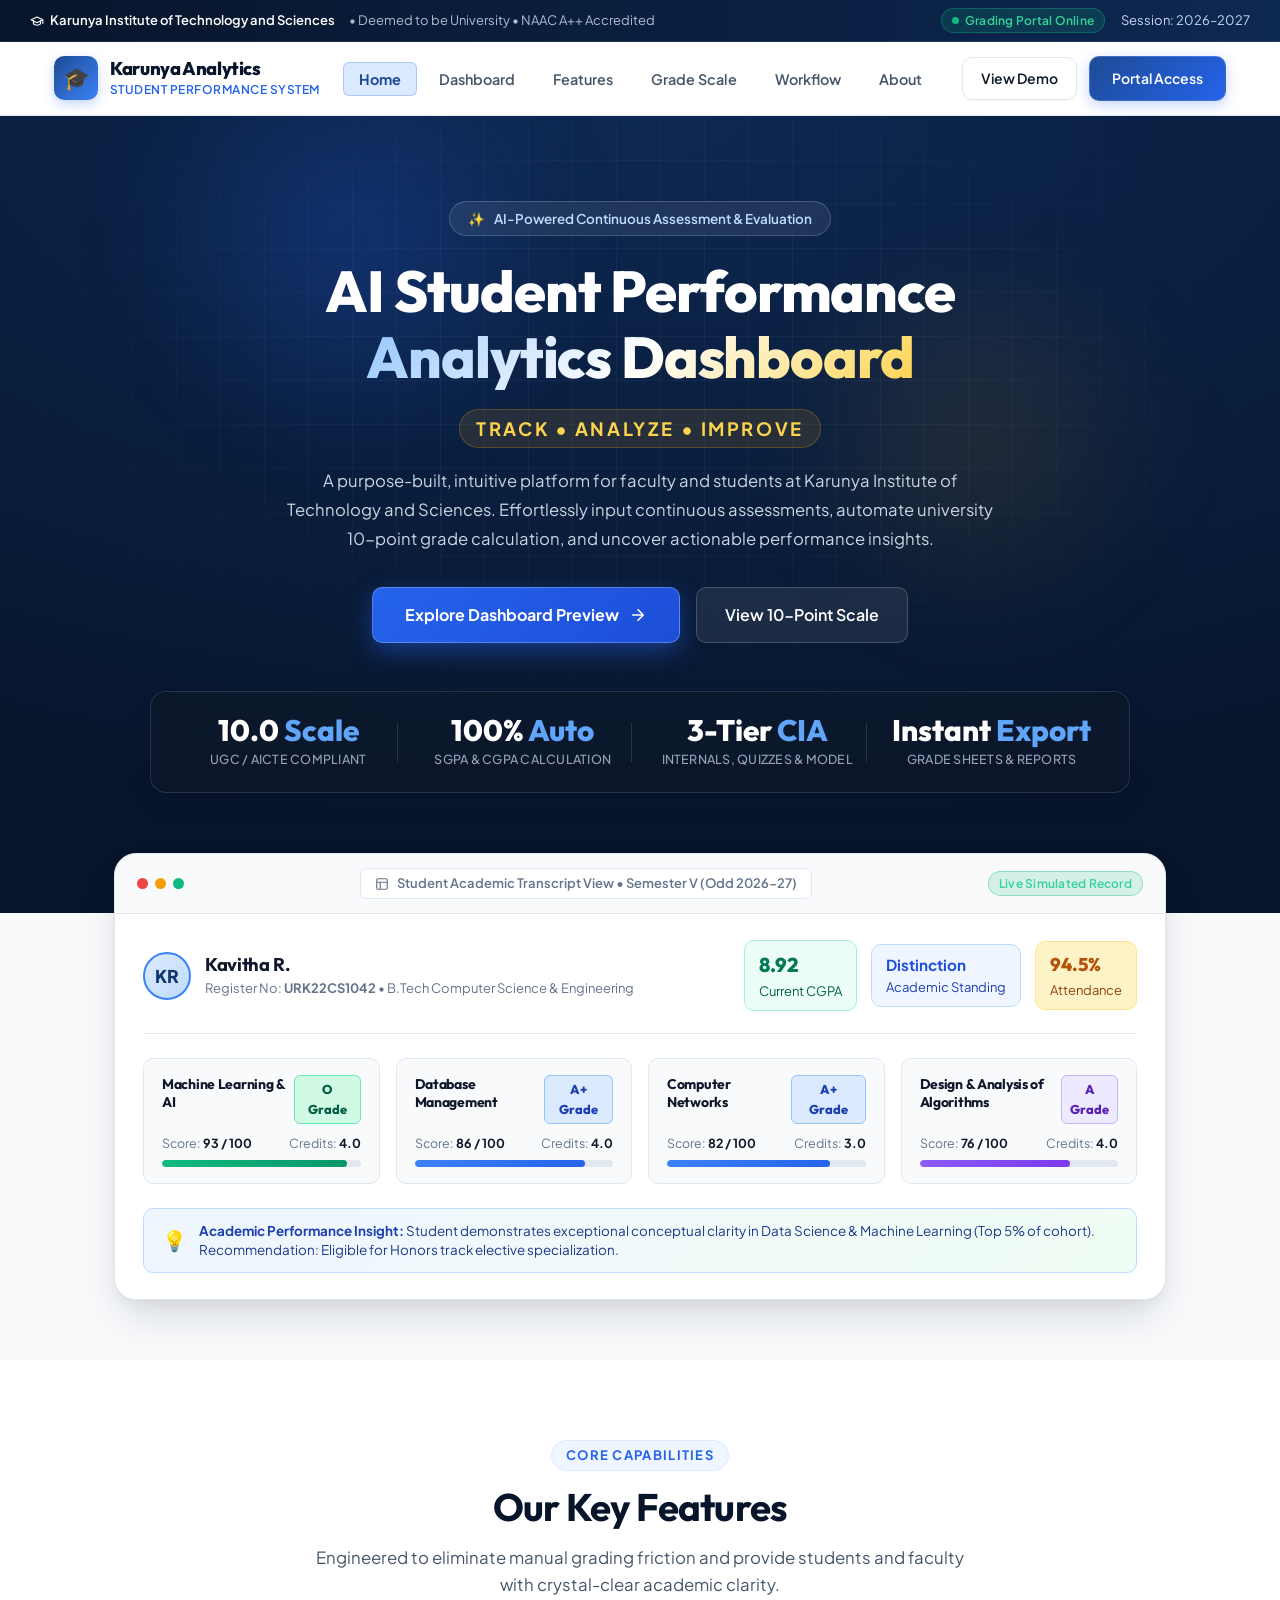
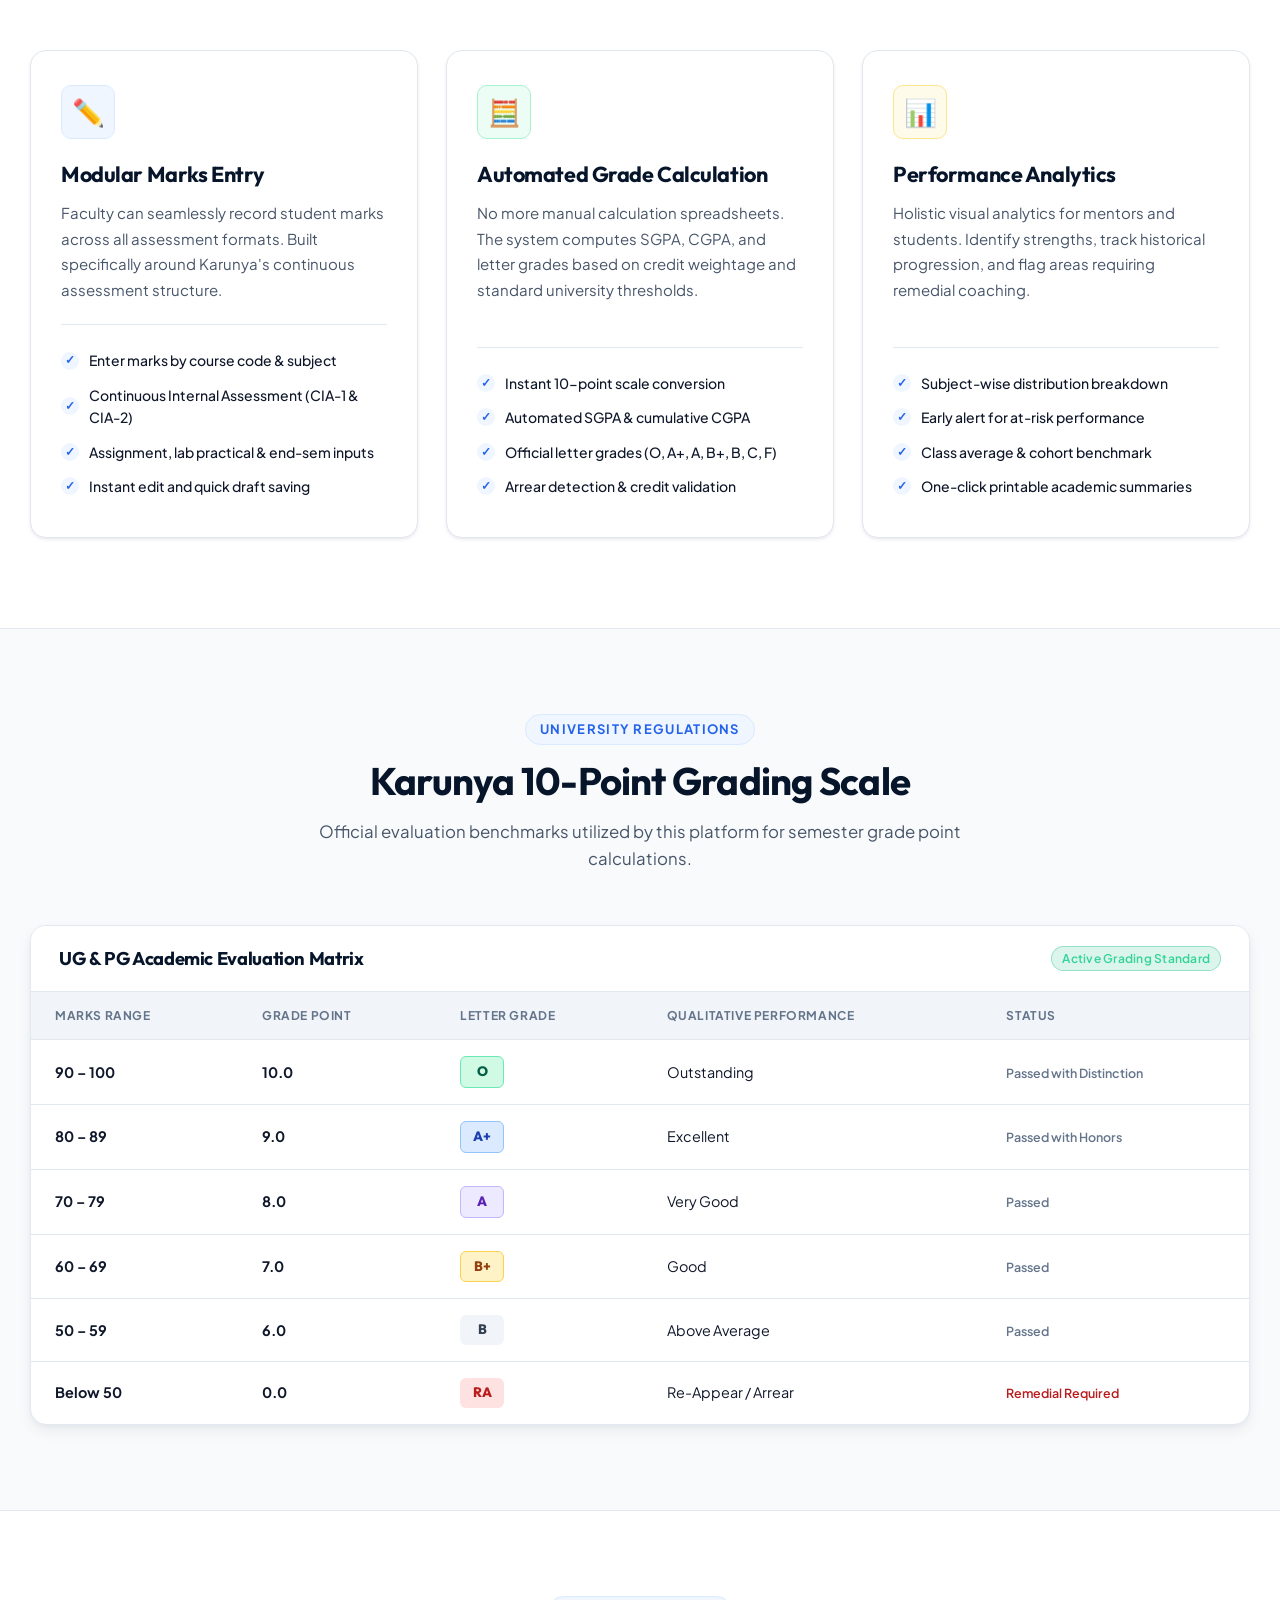
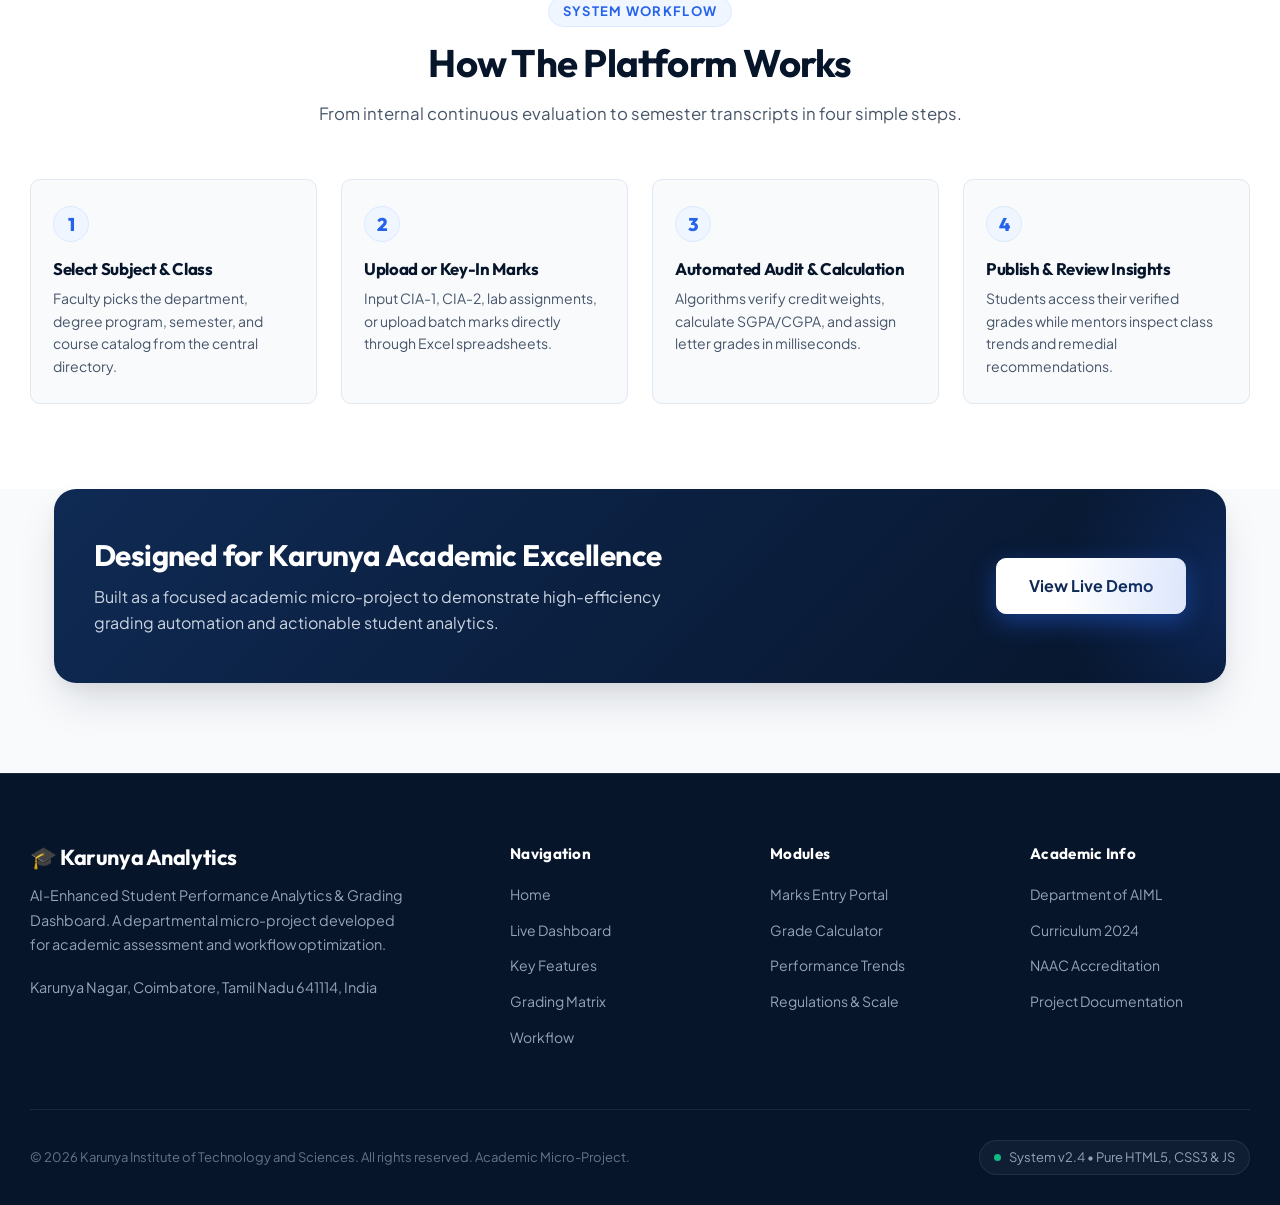
==== index.html @ 84dcd60e "feat: add interactive dashboard script and refactor inline styles to CSS classes in HTML" ====
<!DOCTYPE html>
<html lang="en">
<head>
    <meta charset="UTF-8">
    <meta name="viewport" content="width=device-width, initial-scale=1.0">
    <title>AI Student Performance Analytics | Karunya Institute of Technology and Sciences</title>
    <meta name="description" content="AI Student Performance Analytics Dashboard for Karunya Institute of Technology and Sciences. Track student marks, compute SGPA/CGPA, and gain actionable academic insights.">
    <!-- Google Fonts -->
    <link rel="preconnect" href="https://fonts.googleapis.com">
    <link rel="preconnect" href="https://fonts.gstatic.com" crossorigin>
    <link href="https://fonts.googleapis.com/css2?family=Outfit:wght@400;500;600;700;800&family=Plus+Jakarta+Sans:wght@300;400;500;600;700&display=swap" rel="stylesheet">
    <link rel="stylesheet" href="style.css">
</head>
<body>

    <!-- Institutional Top Utility Bar -->
    <div class="top-banner">
        <div class="top-banner-inner">
            <div class="top-banner-info">
                <span class="institute-tag">
                    <svg width="14" height="14" viewBox="0 0 24 24" fill="none" stroke="currentColor" stroke-width="2" stroke-linecap="round" stroke-linejoin="round"><path d="M22 10v6M2 10l10-5 10 5-10 5z"/><path d="M6 12v5c3 3 9 3 12 0v-5"/></svg>
                    Karunya Institute of Technology and Sciences
                </span>
                <span class="department-tag">• Deemed to be University • NAAC A++ Accredited</span>
            </div>
            <div class="top-banner-status">
                <span class="status-pill">
                    <span class="pulse-dot"></span>
                    Grading Portal Online
                </span>
                <span>Session: 2026–2027</span>
            </div>
        </div>
    </div>

    <!-- Sticky Main Navigation Header -->
    <header class="header-nav">
        <div class="nav-container">
            <a href="#" class="brand" aria-label="Home">
                <div class="brand-icon-wrapper">
                    🎓
                </div>
                <div class="brand-text">
                    <h1>Karunya Analytics</h1>
                    <span>Student Performance System</span>
                </div>
            </a>

            <nav class="navbar" aria-label="Main Navigation">
                <ul class="nav-links">
                    <li><a href="#home" class="active">Home</a></li>
                    <li><a href="#showcase">Dashboard</a></li>
                    <li><a href="#features">Features</a></li>
                    <li><a href="#grading">Grade Scale</a></li>
                    <li><a href="#workflow">Workflow</a></li>
                    <li><a href="#about">About</a></li>
                </ul>
            </nav>

            <div class="nav-actions">
                <a href="#showcase" class="btn-secondary">View Demo</a>
                <a href="#features" class="btn-primary">Portal Access</a>
            </div>
        </div>
    </header>

    <!-- Hero Section -->
    <section class="hero" id="home">
        <div class="hero-glow-1"></div>
        <div class="hero-glow-2"></div>
        
        <div class="hero-content">
            <div class="badge-wrapper">
                <span class="eyebrow-badge">
                    <span>✨</span>
                    <span>AI-Powered Continuous Assessment & Evaluation</span>
                </span>
            </div>

            <h2>
                AI Student Performance <br>
                <span class="highlight-gradient">Analytics Dashboard</span>
            </h2>

            <div class="tagline">Track • Analyze • Improve</div>

            <p class="lead-text">
                A purpose-built, intuitive platform for faculty and students at Karunya Institute of Technology and Sciences. 
                Effortlessly input continuous assessments, automate university 10-point grade calculation, 
                and uncover actionable performance insights.
            </p>

            <div class="hero-actions">
                <a href="#showcase" class="btn-hero-primary">
                    <span>Explore Dashboard Preview</span>
                    <svg width="18" height="18" viewBox="0 0 24 24" fill="none" stroke="currentColor" stroke-width="2.2" stroke-linecap="round" stroke-linejoin="round"><path d="M5 12h14M12 5l7 7-7 7"/></svg>
                </a>
                <a href="#grading" class="btn-hero-secondary">
                    <span>View 10-Point Scale</span>
                </a>
            </div>

            <!-- Key Metrics Strip -->
            <div class="stats-strip">
                <div class="stat-item">
                    <div class="stat-num">10.0 <span>Scale</span></div>
                    <div class="stat-label">UGC / AICTE Compliant</div>
                </div>
                <div class="stat-item">
                    <div class="stat-num">100% <span>Auto</span></div>
                    <div class="stat-label">SGPA & CGPA Calculation</div>
                </div>
                <div class="stat-item">
                    <div class="stat-num">3-Tier <span>CIA</span></div>
                    <div class="stat-label">Internals, Quizzes & Model</div>
                </div>
                <div class="stat-item">
                    <div class="stat-num">Instant <span>Export</span></div>
                    <div class="stat-label">Grade Sheets & Reports</div>
                </div>
            </div>
        </div>
    </section>

    <!-- Live Interactive Showcase Preview (Human-Crafted Realistic UI Mockup) -->
    <section class="showcase-wrapper" id="showcase">
        <div class="dashboard-mockup">
            <div class="mockup-header">
                <div class="window-controls">
                    <span class="window-dot dot-red"></span>
                    <span class="window-dot dot-amber"></span>
                    <span class="window-dot dot-green"></span>
                </div>
                <div class="mockup-title">
                    <svg width="14" height="14" viewBox="0 0 24 24" fill="none" stroke="currentColor" stroke-width="2"><rect x="3" y="3" width="18" height="18" rx="2"/><path d="M3 9h18M9 21V9"/></svg>
                    Student Academic Transcript View • Semester V (Odd 2026-27)
                </div>
                <span class="status-pill">Live Simulated Record</span>
            </div>

            <div class="mockup-body">
                <!-- Student Identity Strip -->
                <div class="student-bar">
                    <div class="student-identity">
                        <div class="student-avatar">KR</div>
                        <div class="student-details">
                            <h4>Kavitha R.</h4>
                            <p>Register No: <strong>URK22CS1042</strong> • B.Tech Computer Science & Engineering</p>
                        </div>
                    </div>
                    <div class="student-kpis">
                        <div class="kpi-badge cgpa">
                            <span class="kpi-val">8.92</span>
                            <span>Current CGPA</span>
                        </div>
                        <div class="kpi-badge standing">
                            <span class="kpi-val">Distinction</span>
                            <span>Academic Standing</span>
                        </div>
                        <div class="kpi-badge attendance">
                            <span class="kpi-val">94.5%</span>
                            <span>Attendance</span>
                        </div>
                    </div>
                </div>

                <!-- Subject Breakdown Mini Cards -->
                <div class="subject-grid">
                    <!-- Subject 1 -->
                    <div class="subject-mini-card">
                        <div class="subject-meta">
                            <h5>Machine Learning & AI</h5>
                            <span class="grade-pill grade-o">O Grade</span>
                        </div>
                        <div class="subject-scores">
                            <span>Score: <strong>93 / 100</strong></span>
                            <span>Credits: <strong>4.0</strong></span>
                        </div>
                        <div class="progress-track">
                            <div class="progress-fill fill-emerald w-93"></div>
                        </div>
                    </div>

                    <!-- Subject 2 -->
                    <div class="subject-mini-card">
                        <div class="subject-meta">
                            <h5>Database Management</h5>
                            <span class="grade-pill grade-aplus">A+ Grade</span>
                        </div>
                        <div class="subject-scores">
                            <span>Score: <strong>86 / 100</strong></span>
                            <span>Credits: <strong>4.0</strong></span>
                        </div>
                        <div class="progress-track">
                            <div class="progress-fill fill-blue w-86"></div>
                        </div>
                    </div>

                    <!-- Subject 3 -->
                    <div class="subject-mini-card">
                        <div class="subject-meta">
                            <h5>Computer Networks</h5>
                            <span class="grade-pill grade-aplus">A+ Grade</span>
                        </div>
                        <div class="subject-scores">
                            <span>Score: <strong>82 / 100</strong></span>
                            <span>Credits: <strong>3.0</strong></span>
                        </div>
                        <div class="progress-track">
                            <div class="progress-fill fill-blue w-82"></div>
                        </div>
                    </div>

                    <!-- Subject 4 -->
                    <div class="subject-mini-card">
                        <div class="subject-meta">
                            <h5>Design & Analysis of Algorithms</h5>
                            <span class="grade-pill grade-a">A Grade</span>
                        </div>
                        <div class="subject-scores">
                            <span>Score: <strong>76 / 100</strong></span>
                            <span>Credits: <strong>4.0</strong></span>
                        </div>
                        <div class="progress-track">
                            <div class="progress-fill fill-purple w-76"></div>
                        </div>
                    </div>
                </div>

                <!-- AI Academic Insight Callout -->
                <div class="mockup-insight-banner">
                    <span class="insight-icon">💡</span>
                    <div class="insight-text">
                        <strong>Academic Performance Insight:</strong> Student demonstrates exceptional conceptual clarity in Data Science & Machine Learning (Top 5% of cohort). Recommendation: Eligible for Honors track elective specialization.
                    </div>
                </div>
            </div>
        </div>
    </section>

    <!-- Key Features Section -->
    <section class="features" id="features">
        <div class="section-header">
            <span class="section-tag">Core Capabilities</span>
            <h2>Our Key Features</h2>
            <p class="subtitle">
                Engineered to eliminate manual grading friction and provide students and faculty with crystal-clear academic clarity.
            </p>
        </div>

        <div class="cards">
            <!-- Feature 1: Marks Entry -->
            <div class="card">
                <div class="card-icon-box icon-blue">
                    ✏️
                </div>
                <h3>Modular Marks Entry</h3>
                <p>
                    Faculty can seamlessly record student marks across all assessment formats. 
                    Built specifically around Karunya's continuous assessment structure.
                </p>
                <ul class="card-list">
                    <li>Enter marks by course code & subject</li>
                    <li>Continuous Internal Assessment (CIA-1 & CIA-2)</li>
                    <li>Assignment, lab practical & end-sem inputs</li>
                    <li>Instant edit and quick draft saving</li>
                </ul>
            </div>

            <!-- Feature 2: Grade Calculation -->
            <div class="card">
                <div class="card-icon-box icon-emerald">
                    🧮
                </div>
                <h3>Automated Grade Calculation</h3>
                <p>
                    No more manual calculation spreadsheets. The system computes SGPA, CGPA, 
                    and letter grades based on credit weightage and standard university thresholds.
                </p>
                <ul class="card-list">
                    <li>Instant 10-point scale conversion</li>
                    <li>Automated SGPA & cumulative CGPA</li>
                    <li>Official letter grades (O, A+, A, B+, B, C, F)</li>
                    <li>Arrear detection & credit validation</li>
                </ul>
            </div>

            <!-- Feature 3: Performance Overview -->
            <div class="card">
                <div class="card-icon-box icon-amber">
                    📊
                </div>
                <h3>Performance Analytics</h3>
                <p>
                    Holistic visual analytics for mentors and students. Identify strengths, 
                    track historical progression, and flag areas requiring remedial coaching.
                </p>
                <ul class="card-list">
                    <li>Subject-wise distribution breakdown</li>
                    <li>Early alert for at-risk performance</li>
                    <li>Class average & cohort benchmark</li>
                    <li>One-click printable academic summaries</li>
                </ul>
            </div>
        </div>
    </section>

    <!-- Karunya 10-Point Grade Reference Scale -->
    <section class="grading-section" id="grading">
        <div class="grading-container">
            <div class="section-header">
                <span class="section-tag">University Regulations</span>
                <h2>Karunya 10-Point Grading Scale</h2>
                <p class="subtitle">
                    Official evaluation benchmarks utilized by this platform for semester grade point calculations.
                </p>
            </div>

            <div class="grading-table-card">
                <div class="table-header-title">
                    <h4>UG & PG Academic Evaluation Matrix</h4>
                    <span class="status-pill">Active Grading Standard</span>
                </div>
                <div class="grading-table-responsive">
                    <table class="grading-table">
                        <thead>
                            <tr>
                                <th>Marks Range</th>
                                <th>Grade Point</th>
                                <th>Letter Grade</th>
                                <th>Qualitative Performance</th>
                                <th>Status</th>
                            </tr>
                        </thead>
                        <tbody>
                            <tr>
                                <td><strong>90 – 100</strong></td>
                                <td><strong>10.0</strong></td>
                                <td><span class="grade-badge-sm grade-o">O</span></td>
                                <td>Outstanding</td>
                                <td><span class="standing-pill">Passed with Distinction</span></td>
                            </tr>
                            <tr>
                                <td><strong>80 – 89</strong></td>
                                <td><strong>9.0</strong></td>
                                <td><span class="grade-badge-sm grade-aplus">A+</span></td>
                                <td>Excellent</td>
                                <td><span class="standing-pill">Passed with Honors</span></td>
                            </tr>
                            <tr>
                                <td><strong>70 – 79</strong></td>
                                <td><strong>8.0</strong></td>
                                <td><span class="grade-badge-sm grade-a">A</span></td>
                                <td>Very Good</td>
                                <td><span class="standing-pill">Passed</span></td>
                            </tr>
                            <tr>
                                <td><strong>60 – 69</strong></td>
                                <td><strong>7.0</strong></td>
                                <td><span class="grade-badge-sm grade-bplus">B+</span></td>
                                <td>Good</td>
                                <td><span class="standing-pill">Passed</span></td>
                            </tr>
                            <tr>
                                <td><strong>50 – 59</strong></td>
                                <td><strong>6.0</strong></td>
                                <td><span class="grade-badge-sm grade-b">B</span></td>
                                <td>Above Average</td>
                                <td><span class="standing-pill">Passed</span></td>
                            </tr>
                            <tr>
                                <td><strong>Below 50</strong></td>
                                <td><strong>0.0</strong></td>
                                <td><span class="grade-badge-sm grade-ra">RA</span></td>
                                <td>Re-Appear / Arrear</td>
                                <td><span class="standing-pill standing-remedial">Remedial Required</span></td>
                            </tr>
                        </tbody>
                    </table>
                </div>
            </div>
        </div>
    </section>

    <!-- 4-Step Academic Workflow -->
    <section class="workflow-section" id="workflow">
        <div class="section-header">
            <span class="section-tag">System Workflow</span>
            <h2>How The Platform Works</h2>
            <p class="subtitle">
                From internal continuous evaluation to semester transcripts in four simple steps.
            </p>
        </div>

        <div class="workflow-grid">
            <div class="step-card">
                <div class="step-number">1</div>
                <h4>Select Subject & Class</h4>
                <p>Faculty picks the department, degree program, semester, and course catalog from the central directory.</p>
            </div>

            <div class="step-card">
                <div class="step-number">2</div>
                <h4>Upload or Key-In Marks</h4>
                <p>Input CIA-1, CIA-2, lab assignments, or upload batch marks directly through Excel spreadsheets.</p>
            </div>

            <div class="step-card">
                <div class="step-number">3</div>
                <h4>Automated Audit & Calculation</h4>
                <p>Algorithms verify credit weights, calculate SGPA/CGPA, and assign letter grades in milliseconds.</p>
            </div>

            <div class="step-card">
                <div class="step-number">4</div>
                <h4>Publish & Review Insights</h4>
                <p>Students access their verified grades while mentors inspect class trends and remedial recommendations.</p>
            </div>
        </div>
    </section>

    <!-- Institutional Callout Strip -->
    <div class="callout-banner">
        <div class="callout-box">
            <div class="callout-content">
                <h3>Designed for Karunya Academic Excellence</h3>
                <p>Built as a focused academic micro-project to demonstrate high-efficiency grading automation and actionable student analytics.</p>
            </div>
            <a href="#showcase" class="btn-hero-primary btn-callout">
                <span>View Live Demo</span>
            </a>
        </div>
    </div>

    <!-- Polished Academic Footer -->
    <footer id="about">
        <div class="footer-inner">
            <div class="footer-top">
                <div class="footer-brand">
                    <h3>🎓 Karunya Analytics</h3>
                    <p>
                        AI-Enhanced Student Performance Analytics & Grading Dashboard. 
                        A departmental micro-project developed for academic assessment and workflow optimization.
                    </p>
                    <p class="footer-address">
                        Karunya Nagar, Coimbatore, Tamil Nadu 641114, India
                    </p>
                </div>

                <div class="footer-col">
                    <h4>Navigation</h4>
                    <ul>
                        <li><a href="#">Home</a></li>
                        <li><a href="#showcase">Live Dashboard</a></li>
                        <li><a href="#features">Key Features</a></li>
                        <li><a href="#grading">Grading Matrix</a></li>
                        <li><a href="#workflow">Workflow</a></li>
                    </ul>
                </div>

                <div class="footer-col">
                    <h4>Modules</h4>
                    <ul>
                        <li><a href="#features">Marks Entry Portal</a></li>
                        <li><a href="#features">Grade Calculator</a></li>
                        <li><a href="#features">Performance Trends</a></li>
                        <li><a href="#grading">Regulations & Scale</a></li>
                    </ul>
                </div>

                <div class="footer-col">
                    <h4>Academic Info</h4>
                    <ul>
                        <li><a href="#">Department of AIML</a></li>
                        <li><a href="#">Curriculum 2024</a></li>
                        <li><a href="#">NAAC Accreditation</a></li>
                        <li><a href="#about">Project Documentation</a></li>
                    </ul>
                </div>
            </div>

            <div class="footer-bottom">
                <p>&copy; 2026 Karunya Institute of Technology and Sciences. All rights reserved. Academic Micro-Project.</p>
                <div class="footer-bottom-badge">
                    <span class="pulse-dot"></span>
                    <span>System v2.4 • Pure HTML5, CSS3 &amp; JS</span>
                </div>
            </div>
        </div>
    </footer>

    <!-- External JavaScript File (Separate JS Architecture) -->
    <script src="script.js" defer></script>
</body>
</html>
---- style.css ----
/* ==========================================================================
   AI Student Performance Analytics Dashboard
   Karunya Institute of Technology and Sciences
   Handcrafted, Modern Academic Interface Design
   ========================================================================== */

@import url('https://fonts.googleapis.com/css2?family=Outfit:wght@400;500;600;700;800&family=Plus+Jakarta+Sans:wght@300;400;500;600;700&display=swap');

/* --- Root Design Tokens --- */
:root {
  /* Brand Palettes - Karunya Inspired Deep Royal & Slate */
  --primary-950: #07152b;
  --primary-900: #0b1f3f;
  --primary-850: #0f2a54;
  --primary-800: #14366b;
  --primary-700: #1d4b94;
  --primary-600: #2563eb;
  --primary-500: #3b82f6;
  --primary-400: #60a5fa;
  --primary-100: #dbeafe;
  --primary-50: #eff6ff;

  /* Accent Colors */
  --amber-500: #f59e0b;
  --amber-400: #fbbf24;
  --amber-100: #fef3c7;
  --amber-50: #fffbeb;

  --emerald-600: #059669;
  --emerald-500: #10b981;
  --emerald-100: #d1fae5;
  --emerald-50: #ecfdf5;

  --violet-600: #7c3aed;
  --violet-100: #ede9fe;

  /* Neutral Surface Colors */
  --bg-page: #f8fafc;
  --bg-surface: #ffffff;
  --bg-subtle: #f1f5f9;
  --bg-card: #ffffff;
  
  --border-light: #e2e8f0;
  --border-subtle: #cbd5e1;
  --border-focus: #3b82f6;

  /* Text Colors */
  --text-main: #0f172a;
  --text-muted: #475569;
  --text-subtle: #64748b;
  --text-light: #94a3b8;
  --text-inverse: #ffffff;

  /* Shadows - Organic dual-layer elevation */
  --shadow-xs: 0 1px 2px rgba(15, 23, 42, 0.05);
  --shadow-sm: 0 2px 4px rgba(15, 23, 42, 0.06), 0 1px 2px rgba(15, 23, 42, 0.04);
  --shadow-md: 0 6px 16px -2px rgba(15, 23, 42, 0.08), 0 2px 6px -1px rgba(15, 23, 42, 0.04);
  --shadow-lg: 0 14px 28px -4px rgba(15, 23, 42, 0.1), 0 6px 12px -2px rgba(15, 23, 42, 0.05);
  --shadow-xl: 0 22px 45px -8px rgba(15, 23, 42, 0.14), 0 8px 18px -4px rgba(15, 23, 42, 0.06);
  --shadow-glow: 0 0 25px rgba(59, 130, 246, 0.25);

  /* Border Radii */
  --radius-sm: 6px;
  --radius-md: 10px;
  --radius-lg: 16px;
  --radius-xl: 22px;
  --radius-full: 9999px;

  /* Layout */
  --max-width: 1220px;
  --transition-fast: 0.18s ease;
  --transition-smooth: 0.28s cubic-bezier(0.16, 1, 0.3, 1);
}

/* --- Base & Reset --- */
*, *::before, *::after {
  margin: 0;
  padding: 0;
  box-sizing: border-box;
}

html {
  scroll-behavior: smooth;
  font-size: 16px;
}

body {
  font-family: 'Plus Jakarta Sans', -apple-system, BlinkMacSystemFont, 'Segoe UI', Roboto, sans-serif;
  background-color: var(--bg-page);
  color: var(--text-main);
  line-height: 1.6;
  -webkit-font-smoothing: antialiased;
  -moz-osx-font-smoothing: grayscale;
  overflow-x: hidden;
}

h1, h2, h3, h4, h5, h6 {
  font-family: 'Outfit', sans-serif;
  color: var(--text-main);
  letter-spacing: -0.02em;
  font-weight: 700;
  line-height: 1.25;
}

p {
  color: var(--text-muted);
}

a {
  text-decoration: none;
  color: inherit;
  transition: all var(--transition-fast);
}

/* --- Top Institutional Banner --- */
.top-banner {
  background: linear-gradient(90deg, #07152b 0%, #0d2852 100%);
  color: #c9d8ee;
  font-size: 0.8125rem;
  padding: 8px 24px;
  border-bottom: 1px solid rgba(255, 255, 255, 0.08);
}

.top-banner-inner {
  max-width: var(--max-width);
  margin: 0 auto;
  display: flex;
  justify-content: space-between;
  align-items: center;
  flex-wrap: wrap;
  gap: 8px;
}

.top-banner-info {
  display: flex;
  align-items: center;
  gap: 14px;
}

.institute-tag {
  font-weight: 600;
  color: #ffffff;
  display: flex;
  align-items: center;
  gap: 6px;
}

.department-tag {
  opacity: 0.85;
}

.top-banner-status {
  display: flex;
  align-items: center;
  gap: 16px;
}

.status-pill {
  display: inline-flex;
  align-items: center;
  gap: 6px;
  background: rgba(16, 185, 129, 0.15);
  border: 1px solid rgba(16, 185, 129, 0.35);
  color: #34d399;
  padding: 2px 10px;
  border-radius: var(--radius-full);
  font-size: 0.75rem;
  font-weight: 600;
  letter-spacing: 0.02em;
}

.pulse-dot {
  width: 7px;
  height: 7px;
  background-color: #10b981;
  border-radius: 50%;
  box-shadow: 0 0 0 0 rgba(16, 185, 129, 0.7);
  animation: pulseDot 2s infinite cubic-bezier(0.4, 0, 0.6, 1);
}

@keyframes pulseDot {
  0% {
    box-shadow: 0 0 0 0 rgba(16, 185, 129, 0.7);
  }
  70% {
    box-shadow: 0 0 0 8px rgba(16, 185, 129, 0);
  }
  100% {
    box-shadow: 0 0 0 0 rgba(16, 185, 129, 0);
  }
}

/* --- Main Navigation Header --- */
.header-nav {
  position: sticky;
  top: 0;
  z-index: 100;
  background: rgba(255, 255, 255, 0.92);
  backdrop-filter: blur(14px);
  -webkit-backdrop-filter: blur(14px);
  border-bottom: 1px solid var(--border-light);
  box-shadow: var(--shadow-xs);
  transition: all var(--transition-fast);
}

.nav-container {
  max-width: var(--max-width);
  margin: 0 auto;
  padding: 14px 24px;
  display: flex;
  justify-content: space-between;
  align-items: center;
  gap: 20px;
}

.brand {
  display: flex;
  align-items: center;
  gap: 12px;
}

.brand-icon-wrapper {
  width: 44px;
  height: 44px;
  border-radius: var(--radius-md);
  background: linear-gradient(135deg, var(--primary-700) 0%, var(--primary-500) 100%);
  display: flex;
  align-items: center;
  justify-content: center;
  color: white;
  box-shadow: 0 4px 12px rgba(37, 99, 235, 0.28);
  font-size: 1.35rem;
  transition: transform var(--transition-smooth);
}

.brand:hover .brand-icon-wrapper {
  transform: rotate(-6deg) scale(1.05);
}

.brand-text h1 {
  font-size: 1.15rem;
  font-weight: 800;
  color: var(--primary-950);
  line-height: 1.2;
}

.brand-text span {
  font-size: 0.75rem;
  font-weight: 600;
  color: var(--primary-600);
  letter-spacing: 0.04em;
  text-transform: uppercase;
  display: block;
}

.nav-links {
  display: flex;
  align-items: center;
  list-style: none;
  gap: 6px;
}

.nav-links li a {
  padding: 8px 16px;
  font-size: 0.9rem;
  font-weight: 600;
  color: var(--text-muted);
  border-radius: var(--radius-sm);
  position: relative;
  transition: color var(--transition-fast), background-color var(--transition-fast);
}

.nav-links li a:hover {
  color: var(--primary-600);
  background-color: var(--primary-50);
}

.nav-links li a.active {
  color: var(--primary-700);
  background-color: var(--primary-100);
  font-weight: 700;
  box-shadow: inset 0 0 0 1px rgba(37, 99, 235, 0.25);
}

.nav-actions {
  display: flex;
  align-items: center;
  gap: 12px;
}

.btn-secondary {
  display: inline-flex;
  align-items: center;
  gap: 8px;
  padding: 9px 18px;
  background-color: white;
  color: var(--text-main);
  border: 1px solid var(--border-light);
  border-radius: var(--radius-md);
  font-size: 0.875rem;
  font-weight: 600;
  box-shadow: var(--shadow-xs);
  cursor: pointer;
  transition: all var(--transition-fast);
}

.btn-secondary:hover {
  border-color: var(--border-subtle);
  background-color: var(--bg-subtle);
  transform: translateY(-1px);
}

.btn-primary {
  display: inline-flex;
  align-items: center;
  justify-content: center;
  gap: 8px;
  padding: 10px 22px;
  background: linear-gradient(135deg, var(--primary-700) 0%, var(--primary-600) 100%);
  color: white;
  border: 1px solid rgba(255, 255, 255, 0.15);
  border-radius: var(--radius-md);
  font-size: 0.875rem;
  font-weight: 600;
  box-shadow: 0 4px 14px rgba(37, 99, 235, 0.28);
  cursor: pointer;
  transition: all var(--transition-smooth);
}

.btn-primary:hover {
  background: linear-gradient(135deg, var(--primary-800) 0%, var(--primary-700) 100%);
  transform: translateY(-2px);
  box-shadow: 0 6px 20px rgba(37, 99, 235, 0.38);
  color: white;
}

/* --- Hero Section with Rich Academic Ambiance --- */
.hero {
  position: relative;
  background: radial-gradient(120% 90% at 50% 0%, #0d2852 0%, #07152b 100%);
  color: white;
  padding: 85px 24px 120px;
  overflow: hidden;
}

/* Subtle architectural grid pattern in hero background */
.hero::before {
  content: '';
  position: absolute;
  top: 0;
  left: 0;
  right: 0;
  bottom: 0;
  background-image: 
    linear-gradient(rgba(255, 255, 255, 0.04) 1px, transparent 1px),
    linear-gradient(90deg, rgba(255, 255, 255, 0.04) 1px, transparent 1px);
  background-size: 44px 44px;
  mask-image: radial-gradient(ellipse 70% 60% at 50% 30%, #000 30%, transparent 80%);
  -webkit-mask-image: radial-gradient(ellipse 70% 60% at 50% 30%, #000 30%, transparent 80%);
  pointer-events: none;
}

/* Subtle glowing accent orbs behind hero */
.hero-glow-1 {
  position: absolute;
  top: -100px;
  left: 10%;
  width: 450px;
  height: 450px;
  background: radial-gradient(circle, rgba(37, 99, 235, 0.25) 0%, rgba(37, 99, 235, 0) 70%);
  border-radius: 50%;
  pointer-events: none;
  filter: blur(40px);
}

.hero-glow-2 {
  position: absolute;
  top: 15%;
  right: 8%;
  width: 400px;
  height: 400px;
  background: radial-gradient(circle, rgba(245, 158, 11, 0.12) 0%, rgba(245, 158, 11, 0) 70%);
  border-radius: 50%;
  pointer-events: none;
  filter: blur(50px);
}

.hero-content {
  position: relative;
  z-index: 2;
  max-width: var(--max-width);
  margin: 0 auto;
  text-align: center;
}

.badge-wrapper {
  margin-bottom: 22px;
  display: inline-block;
  animation: fadeInDown 0.8s ease-out;
}

.eyebrow-badge {
  display: inline-flex;
  align-items: center;
  gap: 9px;
  background: rgba(255, 255, 255, 0.08);
  border: 1px solid rgba(255, 255, 255, 0.18);
  padding: 6px 18px;
  border-radius: var(--radius-full);
  font-size: 0.84rem;
  font-weight: 600;
  color: #bfdbfe;
  backdrop-filter: blur(10px);
  -webkit-backdrop-filter: blur(10px);
  transition: all var(--transition-fast);
}

.eyebrow-badge:hover {
  background: rgba(255, 255, 255, 0.12);
  border-color: rgba(255, 255, 255, 0.28);
}

.hero h2 {
  font-size: clamp(2.4rem, 4.5vw, 3.8rem);
  font-weight: 800;
  color: #ffffff;
  line-height: 1.15;
  margin-bottom: 18px;
  max-width: 900px;
  margin-left: auto;
  margin-right: auto;
  animation: fadeInUp 0.9s ease-out;
}

.hero h2 .highlight-gradient {
  background: linear-gradient(135deg, #93c5fd 0%, #ffffff 50%, #fcd34d 100%);
  -webkit-background-clip: text;
  -webkit-text-fill-color: transparent;
}

.hero .tagline {
  display: inline-block;
  font-size: 1.15rem;
  font-weight: 700;
  letter-spacing: 0.14em;
  text-transform: uppercase;
  color: #fcd34d;
  margin-bottom: 18px;
  background: rgba(245, 158, 11, 0.12);
  border: 1px solid rgba(245, 158, 11, 0.25);
  padding: 4px 16px;
  border-radius: var(--radius-full);
  animation: fadeInUp 1s ease-out;
}

.hero p.lead-text {
  font-size: clamp(1rem, 1.3vw, 1.18rem);
  color: #cbd5e1;
  max-width: 720px;
  margin: 0 auto 34px;
  line-height: 1.75;
  font-weight: 400;
  animation: fadeInUp 1.1s ease-out;
}

.hero-actions {
  display: flex;
  justify-content: center;
  align-items: center;
  gap: 16px;
  flex-wrap: wrap;
  margin-bottom: 48px;
  animation: fadeInUp 1.2s ease-out;
}

.btn-hero-primary {
  display: inline-flex;
  align-items: center;
  gap: 10px;
  background: linear-gradient(135deg, #2563eb 0%, #1d4ed8 100%);
  color: #ffffff;
  padding: 14px 32px;
  border-radius: var(--radius-md);
  font-weight: 700;
  font-size: 1rem;
  border: 1px solid rgba(255, 255, 255, 0.25);
  box-shadow: 0 8px 24px rgba(37, 99, 235, 0.45);
  transition: all var(--transition-smooth);
}

.btn-hero-primary:hover {
  transform: translateY(-3px);
  box-shadow: 0 12px 30px rgba(37, 99, 235, 0.6);
  background: linear-gradient(135deg, #3b82f6 0%, #2563eb 100%);
}

.btn-hero-secondary {
  display: inline-flex;
  align-items: center;
  gap: 10px;
  background: rgba(255, 255, 255, 0.08);
  color: #ffffff;
  padding: 14px 28px;
  border-radius: var(--radius-md);
  font-weight: 600;
  font-size: 1rem;
  border: 1px solid rgba(255, 255, 255, 0.18);
  backdrop-filter: blur(8px);
  -webkit-backdrop-filter: blur(8px);
  transition: all var(--transition-fast);
}

.btn-hero-secondary:hover {
  background: rgba(255, 255, 255, 0.15);
  border-color: rgba(255, 255, 255, 0.35);
  transform: translateY(-2px);
}

/* Key Metrics Strip */
.stats-strip {
  display: grid;
  grid-template-columns: repeat(4, 1fr);
  gap: 16px;
  max-width: 980px;
  margin: 0 auto;
  padding: 22px 28px;
  background: rgba(15, 23, 42, 0.65);
  border: 1px solid rgba(255, 255, 255, 0.12);
  border-radius: var(--radius-lg);
  backdrop-filter: blur(16px);
  -webkit-backdrop-filter: blur(16px);
  box-shadow: var(--shadow-lg);
}

.stat-item {
  text-align: center;
  position: relative;
}

.stat-item:not(:last-child)::after {
  content: '';
  position: absolute;
  right: 0;
  top: 15%;
  height: 70%;
  width: 1px;
  background: rgba(255, 255, 255, 0.12);
}

.stat-num {
  font-family: 'Outfit', sans-serif;
  font-size: 1.85rem;
  font-weight: 800;
  color: #ffffff;
  line-height: 1.1;
  margin-bottom: 4px;
}

.stat-num span {
  color: #60a5fa;
}

.stat-label {
  font-size: 0.78rem;
  color: #94a3b8;
  font-weight: 500;
  letter-spacing: 0.02em;
  text-transform: uppercase;
}

/* --- Interactive Showcase Dashboard Container (Negative Margin Lift) --- */
.showcase-wrapper {
  max-width: 1100px;
  margin: -60px auto 60px;
  padding: 0 24px;
  position: relative;
  z-index: 10;
}

.dashboard-mockup {
  background: var(--bg-surface);
  border-radius: var(--radius-xl);
  border: 1px solid var(--border-light);
  box-shadow: var(--shadow-xl), 0 0 0 1px rgba(15, 23, 42, 0.03);
  overflow: hidden;
  transition: transform var(--transition-smooth), box-shadow var(--transition-smooth);
}

.dashboard-mockup:hover {
  box-shadow: 0 28px 55px -10px rgba(15, 23, 42, 0.18), 0 10px 24px -5px rgba(15, 23, 42, 0.08);
}

/* Mockup Window Header */
.mockup-header {
  background: #f8fafc;
  padding: 14px 22px;
  border-bottom: 1px solid var(--border-light);
  display: flex;
  justify-content: space-between;
  align-items: center;
}

.window-controls {
  display: flex;
  gap: 7px;
}

.window-dot {
  width: 11px;
  height: 11px;
  border-radius: 50%;
}

.dot-red { background: #ef4444; }
.dot-amber { background: #f59e0b; }
.dot-green { background: #10b981; }

.mockup-title {
  display: flex;
  align-items: center;
  gap: 8px;
  font-size: 0.8125rem;
  font-weight: 600;
  color: var(--text-subtle);
  background: #ffffff;
  padding: 4px 14px;
  border-radius: var(--radius-sm);
  border: 1px solid var(--border-light);
}

.mockup-body {
  padding: 26px 28px;
  background: #ffffff;
}

/* Student Record Card Inside Showcase */
.student-bar {
  display: flex;
  justify-content: space-between;
  align-items: center;
  padding-bottom: 22px;
  margin-bottom: 24px;
  border-bottom: 1px solid var(--border-light);
  flex-wrap: wrap;
  gap: 16px;
}

.student-identity {
  display: flex;
  align-items: center;
  gap: 14px;
}

.student-avatar {
  width: 48px;
  height: 48px;
  background: linear-gradient(135deg, #dbeafe 0%, #bfdbfe 100%);
  border: 2px solid #3b82f6;
  border-radius: 50%;
  display: flex;
  align-items: center;
  justify-content: center;
  font-weight: 800;
  font-size: 1.1rem;
  color: var(--primary-800);
}

.student-details h4 {
  font-size: 1.15rem;
  color: var(--text-main);
  margin-bottom: 2px;
}

.student-details p {
  font-size: 0.8125rem;
  color: var(--text-subtle);
}

.student-kpis {
  display: flex;
  gap: 14px;
  align-items: center;
  flex-wrap: wrap;
}

.kpi-badge {
  padding: 8px 14px;
  border-radius: var(--radius-md);
  font-size: 0.8125rem;
  display: flex;
  flex-direction: column;
  min-width: 90px;
}

.kpi-badge.cgpa {
  background: #ecfdf5;
  border: 1px solid #a7f3d0;
  color: #065f46;
}

.kpi-badge.cgpa .kpi-val {
  font-size: 1.25rem;
  font-weight: 800;
  font-family: 'Outfit', sans-serif;
  color: #047857;
}

.kpi-badge.standing {
  background: #eff6ff;
  border: 1px solid #bfdbfe;
  color: #1e40af;
}

.kpi-badge.standing .kpi-val {
  font-size: 0.95rem;
  font-weight: 700;
  color: #1d4ed8;
}

.kpi-badge.attendance {
  background: #fef3c7;
  border: 1px solid #fde68a;
  color: #92400e;
}

.kpi-badge.attendance .kpi-val {
  font-size: 1.15rem;
  font-weight: 800;
  font-family: 'Outfit', sans-serif;
  color: #b45309;
}

/* Subject Performance Visual Grid */
.subject-grid {
  display: grid;
  grid-template-columns: repeat(auto-fit, minmax(230px, 1fr));
  gap: 16px;
  margin-bottom: 24px;
}

.subject-mini-card {
  background: #f8fafc;
  border: 1px solid var(--border-light);
  border-radius: var(--radius-md);
  padding: 16px 18px;
  transition: all var(--transition-fast);
}

.subject-mini-card:hover {
  background: #ffffff;
  border-color: var(--primary-400);
  box-shadow: var(--shadow-sm);
  transform: translateY(-2px);
}

.subject-meta {
  display: flex;
  justify-content: space-between;
  align-items: flex-start;
  margin-bottom: 10px;
}

.subject-meta h5 {
  font-size: 0.875rem;
  font-weight: 700;
  color: var(--text-main);
  max-width: 75%;
  line-height: 1.3;
}

.grade-pill {
  font-family: 'Outfit', sans-serif;
  font-size: 0.8rem;
  font-weight: 800;
  padding: 3px 8px;
  border-radius: var(--radius-sm);
  text-align: center;
}

.grade-o { background: #d1fae5; color: #065f46; border: 1px solid #6ee7b7; }
.grade-aplus { background: #dbeafe; color: #1e40af; border: 1px solid #93c5fd; }
.grade-a { background: #ede9fe; color: #5b21b6; border: 1px solid #c4b5fd; }
.grade-bplus { background: #fef3c7; color: #92400e; border: 1px solid #fcd34d; }

.subject-scores {
  display: flex;
  justify-content: space-between;
  font-size: 0.78rem;
  color: var(--text-subtle);
  margin-bottom: 6px;
}

.subject-scores strong {
  color: var(--text-main);
  font-weight: 700;
}

/* Mini Progress Bar */
.progress-track {
  width: 100%;
  height: 7px;
  background: #e2e8f0;
  border-radius: 999px;
  overflow: hidden;
}

.progress-fill {
  height: 100%;
  border-radius: 999px;
  transition: width 1s ease-in-out;
  position: relative;
}

.fill-emerald { background: linear-gradient(90deg, #10b981, #059669); }
.fill-blue { background: linear-gradient(90deg, #3b82f6, #2563eb); }
.fill-purple { background: linear-gradient(90deg, #8b5cf6, #7c3aed); }
.fill-amber { background: linear-gradient(90deg, #f59e0b, #d97706); }

/* Academic Recommendation Banner inside Showcase */
.mockup-insight-banner {
  background: linear-gradient(135deg, #eff6ff 0%, #f0fdf4 100%);
  border: 1px solid #bfdbfe;
  border-radius: var(--radius-md);
  padding: 12px 18px;
  display: flex;
  align-items: center;
  gap: 12px;
  font-size: 0.84rem;
}

.insight-icon {
  font-size: 1.25rem;
  color: #2563eb;
  flex-shrink: 0;
}

.insight-text {
  color: #1e3a8a;
  line-height: 1.45;
}

.insight-text strong {
  color: #1e40af;
}

/* --- Section Title Reusable Styling --- */
.section-header {
  text-align: center;
  max-width: 680px;
  margin: 0 auto 52px;
}

.section-tag {
  display: inline-block;
  font-size: 0.8125rem;
  font-weight: 700;
  text-transform: uppercase;
  letter-spacing: 0.1em;
  color: var(--primary-600);
  background: var(--primary-50);
  border: 1px solid var(--primary-100);
  padding: 4px 14px;
  border-radius: var(--radius-full);
  margin-bottom: 12px;
}

.section-header h2 {
  font-size: clamp(1.8rem, 3vw, 2.5rem);
  color: var(--primary-950);
  margin-bottom: 14px;
}

.section-header p.subtitle {
  font-size: 1.05rem;
  color: var(--text-muted);
  line-height: 1.6;
}

/* --- Features Section (Refined Card Architecture) --- */
.features {
  padding: 80px 24px 90px;
  background-color: var(--bg-surface);
  position: relative;
}

.cards {
  display: grid;
  grid-template-columns: repeat(auto-fit, minmax(320px, 1fr));
  gap: 28px;
  max-width: var(--max-width);
  margin: 0 auto;
}

.card {
  background: #ffffff;
  border: 1px solid var(--border-light);
  border-radius: var(--radius-lg);
  padding: 34px 30px;
  position: relative;
  transition: all var(--transition-smooth);
  display: flex;
  flex-direction: column;
  box-shadow: var(--shadow-sm);
}

.card::before {
  content: '';
  position: absolute;
  top: 0;
  left: 24px;
  right: 24px;
  height: 3px;
  background: linear-gradient(90deg, var(--primary-600), var(--primary-400));
  border-radius: 0 0 4px 4px;
  opacity: 0;
  transition: opacity var(--transition-smooth);
}

.card:hover {
  transform: translateY(-6px);
  box-shadow: var(--shadow-xl);
  border-color: #cbd5e1;
}

.card:hover::before {
  opacity: 1;
}

.card-icon-box {
  width: 54px;
  height: 54px;
  border-radius: var(--radius-md);
  display: flex;
  align-items: center;
  justify-content: center;
  font-size: 1.65rem;
  margin-bottom: 22px;
  transition: transform var(--transition-smooth);
}

.card:hover .card-icon-box {
  transform: scale(1.1) rotate(-3deg);
}

.icon-blue { background: #eff6ff; color: #2563eb; border: 1px solid #dbeafe; }
.icon-emerald { background: #ecfdf5; color: #059669; border: 1px solid #a7f3d0; }
.icon-amber { background: #fffbeb; color: #d97706; border: 1px solid #fde68a; }
.icon-purple { background: #faf5ff; color: #7c3aed; border: 1px solid #e9d5ff; }

.card h3 {
  font-size: 1.35rem;
  color: var(--primary-950);
  margin-bottom: 12px;
  font-weight: 700;
}

.card p {
  font-size: 0.9375rem;
  color: var(--text-muted);
  line-height: 1.7;
  margin-bottom: 22px;
  flex-grow: 1;
}

.card-list {
  list-style: none;
  padding: 0;
  margin: 0;
  border-top: 1px solid var(--border-light);
  padding-top: 18px;
}

.card-list li {
  font-size: 0.875rem;
  color: var(--text-main);
  padding: 6px 0;
  display: flex;
  align-items: center;
  gap: 10px;
  font-weight: 500;
}

.card-list li::before {
  content: '✓';
  display: inline-flex;
  align-items: center;
  justify-content: center;
  width: 18px;
  height: 18px;
  background: var(--primary-50);
  color: var(--primary-600);
  border-radius: 50%;
  font-size: 0.72rem;
  font-weight: 800;
  flex-shrink: 0;
}

/* --- Karunya 10-Point Grading Scale Matrix Section --- */
.grading-section {
  padding: 85px 24px;
  background: #f8fafc;
  border-top: 1px solid var(--border-light);
  border-bottom: 1px solid var(--border-light);
}

.grading-container {
  max-width: var(--max-width);
  margin: 0 auto;
}

.grading-table-card {
  background: #ffffff;
  border-radius: var(--radius-lg);
  border: 1px solid var(--border-light);
  box-shadow: var(--shadow-md);
  overflow: hidden;
}

.table-header-title {
  padding: 20px 28px;
  background: #ffffff;
  border-bottom: 1px solid var(--border-light);
  display: flex;
  justify-content: space-between;
  align-items: center;
  flex-wrap: wrap;
  gap: 12px;
}

.table-header-title h4 {
  font-size: 1.15rem;
  color: var(--primary-950);
}

.grading-table-responsive {
  overflow-x: auto;
}

.grading-table {
  width: 100%;
  border-collapse: collapse;
  text-align: left;
  font-size: 0.9rem;
}

.grading-table th {
  background: #f1f5f9;
  color: var(--text-subtle);
  font-weight: 700;
  text-transform: uppercase;
  font-size: 0.75rem;
  letter-spacing: 0.05em;
  padding: 14px 24px;
  border-bottom: 1px solid var(--border-light);
}

.grading-table td {
  padding: 16px 24px;
  border-bottom: 1px solid var(--border-light);
  color: var(--text-main);
}

.grading-table tr:last-child td {
  border-bottom: none;
}

.grading-table tr:hover {
  background-color: #f8fafc;
}

.grade-badge-sm {
  font-family: 'Outfit', sans-serif;
  font-weight: 800;
  font-size: 0.85rem;
  padding: 4px 10px;
  border-radius: var(--radius-sm);
  display: inline-block;
  min-width: 44px;
  text-align: center;
}

.standing-pill {
  font-size: 0.78rem;
  font-weight: 600;
  color: var(--text-subtle);
}

/* --- Workflow / How It Works Strip --- */
.workflow-section {
  padding: 85px 24px;
  background: #ffffff;
}

.workflow-grid {
  display: grid;
  grid-template-columns: repeat(auto-fit, minmax(240px, 1fr));
  gap: 24px;
  max-width: var(--max-width);
  margin: 0 auto;
  position: relative;
}

.step-card {
  padding: 26px 22px;
  border-radius: var(--radius-md);
  background: #f8fafc;
  border: 1px solid var(--border-light);
  position: relative;
  transition: all var(--transition-fast);
}

.step-card:hover {
  background: #ffffff;
  border-color: var(--primary-400);
  box-shadow: var(--shadow-md);
  transform: translateY(-3px);
}

.step-number {
  font-family: 'Outfit', sans-serif;
  font-size: 1.15rem;
  font-weight: 800;
  color: var(--primary-600);
  background: var(--primary-50);
  width: 36px;
  height: 36px;
  border-radius: 50%;
  display: flex;
  align-items: center;
  justify-content: center;
  margin-bottom: 16px;
  border: 1px solid var(--primary-100);
}

.step-card h4 {
  font-size: 1.05rem;
  color: var(--primary-950);
  margin-bottom: 8px;
}

.step-card p {
  font-size: 0.875rem;
  color: var(--text-muted);
  line-height: 1.6;
}

/* --- Institutional Callout Banner --- */
.callout-banner {
  max-width: var(--max-width);
  margin: 0 auto 90px;
  padding: 0 24px;
}

.callout-box {
  background: linear-gradient(135deg, #0f2a54 0%, #07152b 100%);
  border-radius: var(--radius-xl);
  padding: 48px 40px;
  color: white;
  display: flex;
  justify-content: space-between;
  align-items: center;
  gap: 30px;
  flex-wrap: wrap;
  box-shadow: var(--shadow-xl);
  position: relative;
  overflow: hidden;
}

.callout-box::after {
  content: '';
  position: absolute;
  top: -50%;
  right: -20%;
  width: 400px;
  height: 400px;
  background: radial-gradient(circle, rgba(37, 99, 235, 0.25) 0%, transparent 70%);
  pointer-events: none;
}

.callout-content h3 {
  font-size: 1.85rem;
  color: #ffffff;
  margin-bottom: 10px;
}

.callout-content p {
  color: #cbd5e1;
  font-size: 1rem;
  max-width: 600px;
}

/* --- Footer --- */
footer {
  background-color: var(--primary-950);
  color: #94a3b8;
  padding: 70px 24px 30px;
  border-top: 1px solid rgba(255, 255, 255, 0.08);
}

.footer-inner {
  max-width: var(--max-width);
  margin: 0 auto;
}

.footer-top {
  display: grid;
  grid-template-columns: 2fr repeat(3, 1fr);
  gap: 40px;
  padding-bottom: 50px;
  border-bottom: 1px solid rgba(255, 255, 255, 0.08);
}

.footer-brand h3 {
  color: #ffffff;
  font-size: 1.35rem;
  margin-bottom: 12px;
  display: flex;
  align-items: center;
  gap: 8px;
}

.footer-brand p {
  color: #94a3b8;
  font-size: 0.9rem;
  line-height: 1.7;
  max-width: 380px;
  margin-bottom: 18px;
}

.footer-col h4 {
  color: #ffffff;
  font-size: 0.95rem;
  margin-bottom: 18px;
  font-weight: 700;
  letter-spacing: 0.02em;
}

.footer-col ul {
  list-style: none;
  padding: 0;
  margin: 0;
}

.footer-col ul li {
  margin-bottom: 10px;
}

.footer-col ul li a {
  color: #94a3b8;
  font-size: 0.875rem;
  transition: color var(--transition-fast), transform var(--transition-fast);
  display: inline-block;
}

.footer-col ul li a:hover {
  color: #60a5fa;
  transform: translateX(3px);
}

.footer-bottom {
  padding-top: 30px;
  display: flex;
  justify-content: space-between;
  align-items: center;
  flex-wrap: wrap;
  gap: 16px;
  font-size: 0.8125rem;
}

.footer-bottom p {
  color: #64748b;
}

.footer-bottom-badge {
  display: flex;
  align-items: center;
  gap: 8px;
  color: #94a3b8;
  background: rgba(255, 255, 255, 0.04);
  padding: 6px 14px;
  border-radius: var(--radius-full);
  border: 1px solid rgba(255, 255, 255, 0.08);
}

/* --- Entrance Keyframe Animations --- */
@keyframes fadeInUp {
  from {
    opacity: 0;
    transform: translateY(22px);
  }
  to {
    opacity: 1;
    transform: translateY(0);
  }
}

@keyframes fadeInDown {
  from {
    opacity: 0;
    transform: translateY(-16px);
  }
  to {
    opacity: 1;
    transform: translateY(0);
  }
}

/* --- Responsive Media Queries --- */
@media (max-width: 1024px) {
  .stats-strip {
    grid-template-columns: repeat(2, 1fr);
    gap: 20px;
  }
  .stat-item:nth-child(2)::after {
    display: none;
  }
  .footer-top {
    grid-template-columns: 1fr 1fr;
  }
}

@media (max-width: 768px) {
  .top-banner-inner {
    flex-direction: column;
    align-items: flex-start;
  }
  
  .nav-container {
    flex-wrap: wrap;
  }
  
  .nav-links {
    order: 3;
    width: 100%;
    justify-content: center;
    overflow-x: auto;
    padding: 8px 0;
  }
  
  .hero {
    padding: 60px 18px 90px;
  }
  
  .stats-strip {
    grid-template-columns: 1fr;
  }
  
  .stat-item:not(:last-child)::after {
    display: none;
  }
  
  .student-bar {
    flex-direction: column;
    align-items: flex-start;
  }
  
  .cards {
    grid-template-columns: 1fr;
  }
  
  .callout-box {
    padding: 30px 22px;
    text-align: center;
    justify-content: center;
  }
  
  .footer-top {
    grid-template-columns: 1fr;
  }
}

/* ==========================================================================
   Utility & Modular Helper Classes
   Eliminates inline styles for clean HTML / CSS / JS separation
   ========================================================================== */

/* Progress Bar Percentage Widths */
.w-93 { width: 93%; }
.w-86 { width: 86%; }
.w-82 { width: 82%; }
.w-76 { width: 76%; }

/* Grading Table Badges & Status */
.grade-badge-sm.grade-b {
  background: #f1f5f9;
  color: #334155;
}

.grade-badge-sm.grade-ra {
  background: #fee2e2;
  color: #b91c1c;
}

.standing-pill.standing-remedial {
  color: #b91c1c;
  font-weight: 600;
}

/* Institutional Callout Banner Button */
.btn-callout {
  background: #ffffff;
  color: #0f2a54;
  border-color: #ffffff;
}

.btn-callout:hover {
  background: #f8fafc;
  color: #07152b;
}

/* Footer Institutional Address */
.footer-address {
  font-size: 0.82rem;
  color: #64748b;
}

/* Interactive Subject Selection Feedback */
.subject-mini-card.selected-card {
  border-color: var(--primary-600);
  background: #ffffff;
  box-shadow: 0 0 0 2px rgba(37, 99, 235, 0.2), var(--shadow-sm);
  transform: translateY(-2px);
}

.mockup-insight-banner .insight-text {
  transition: opacity 0.18s ease-in-out;
}
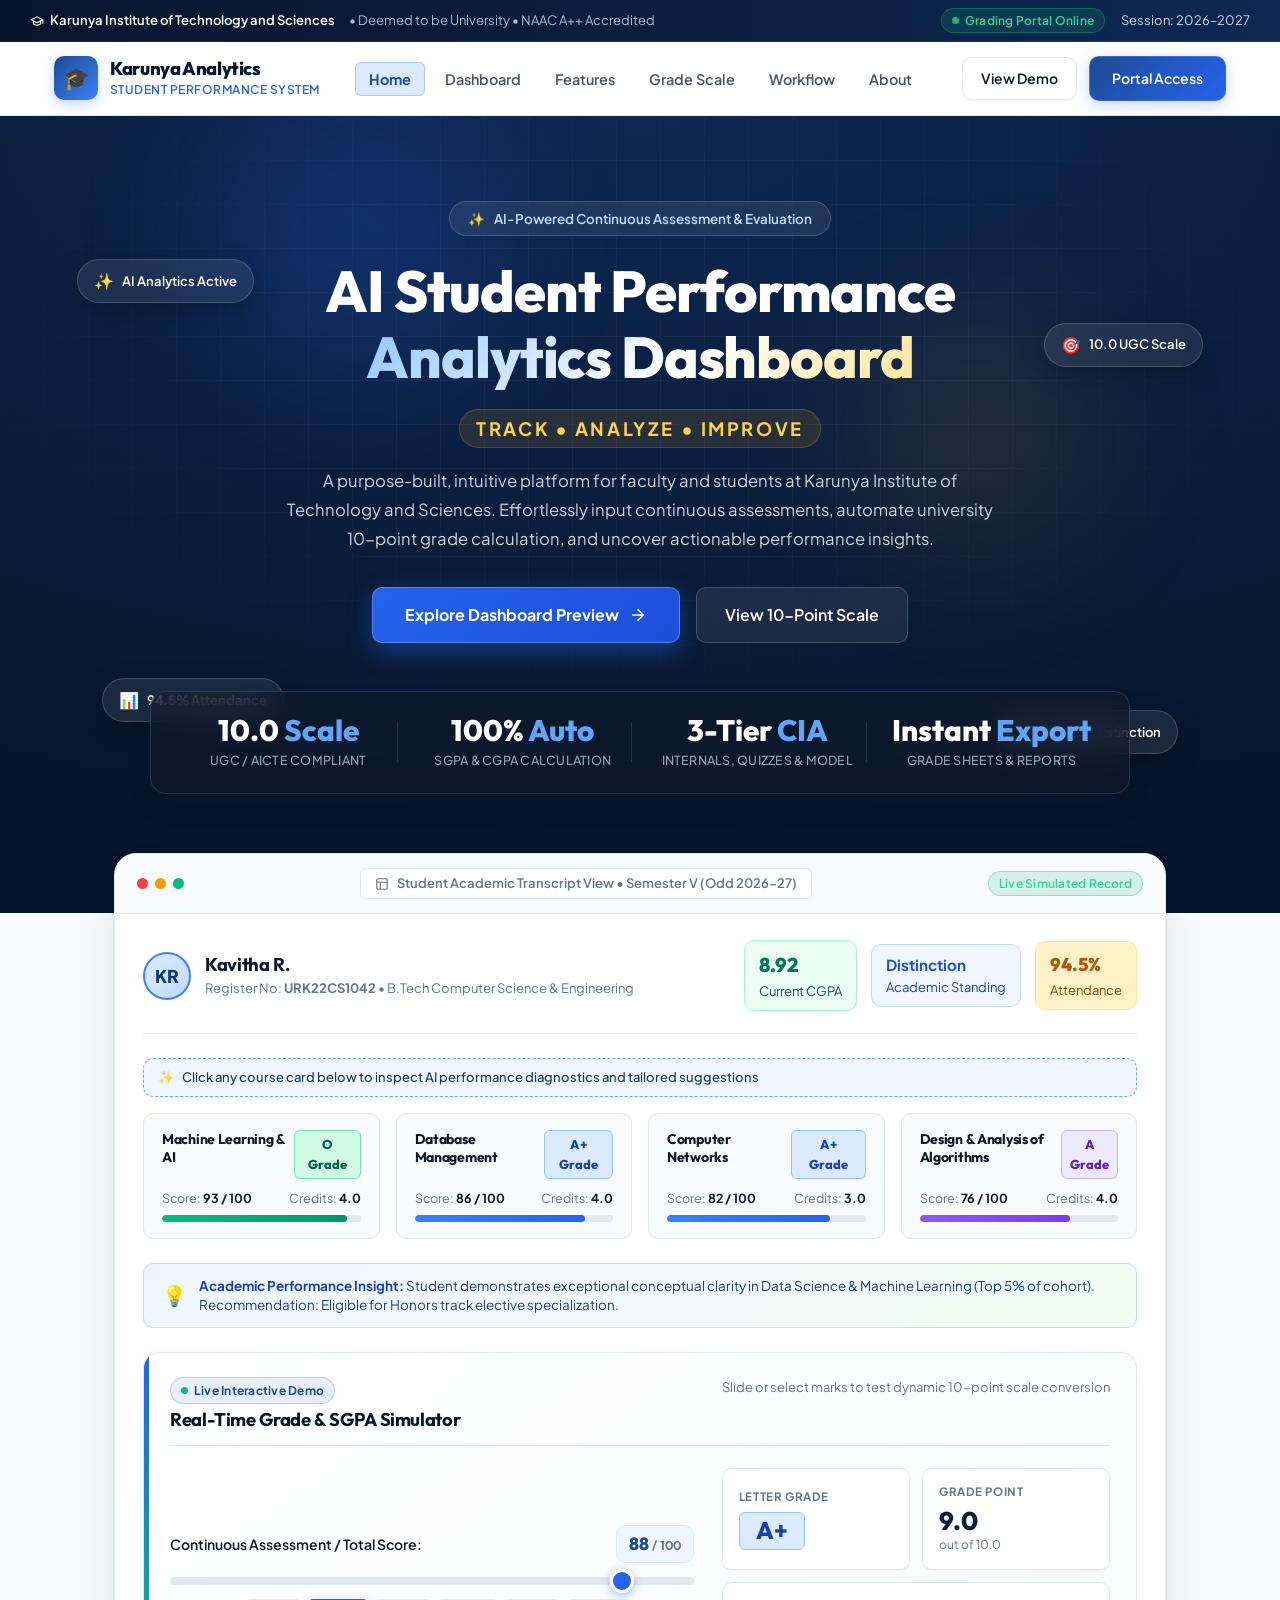
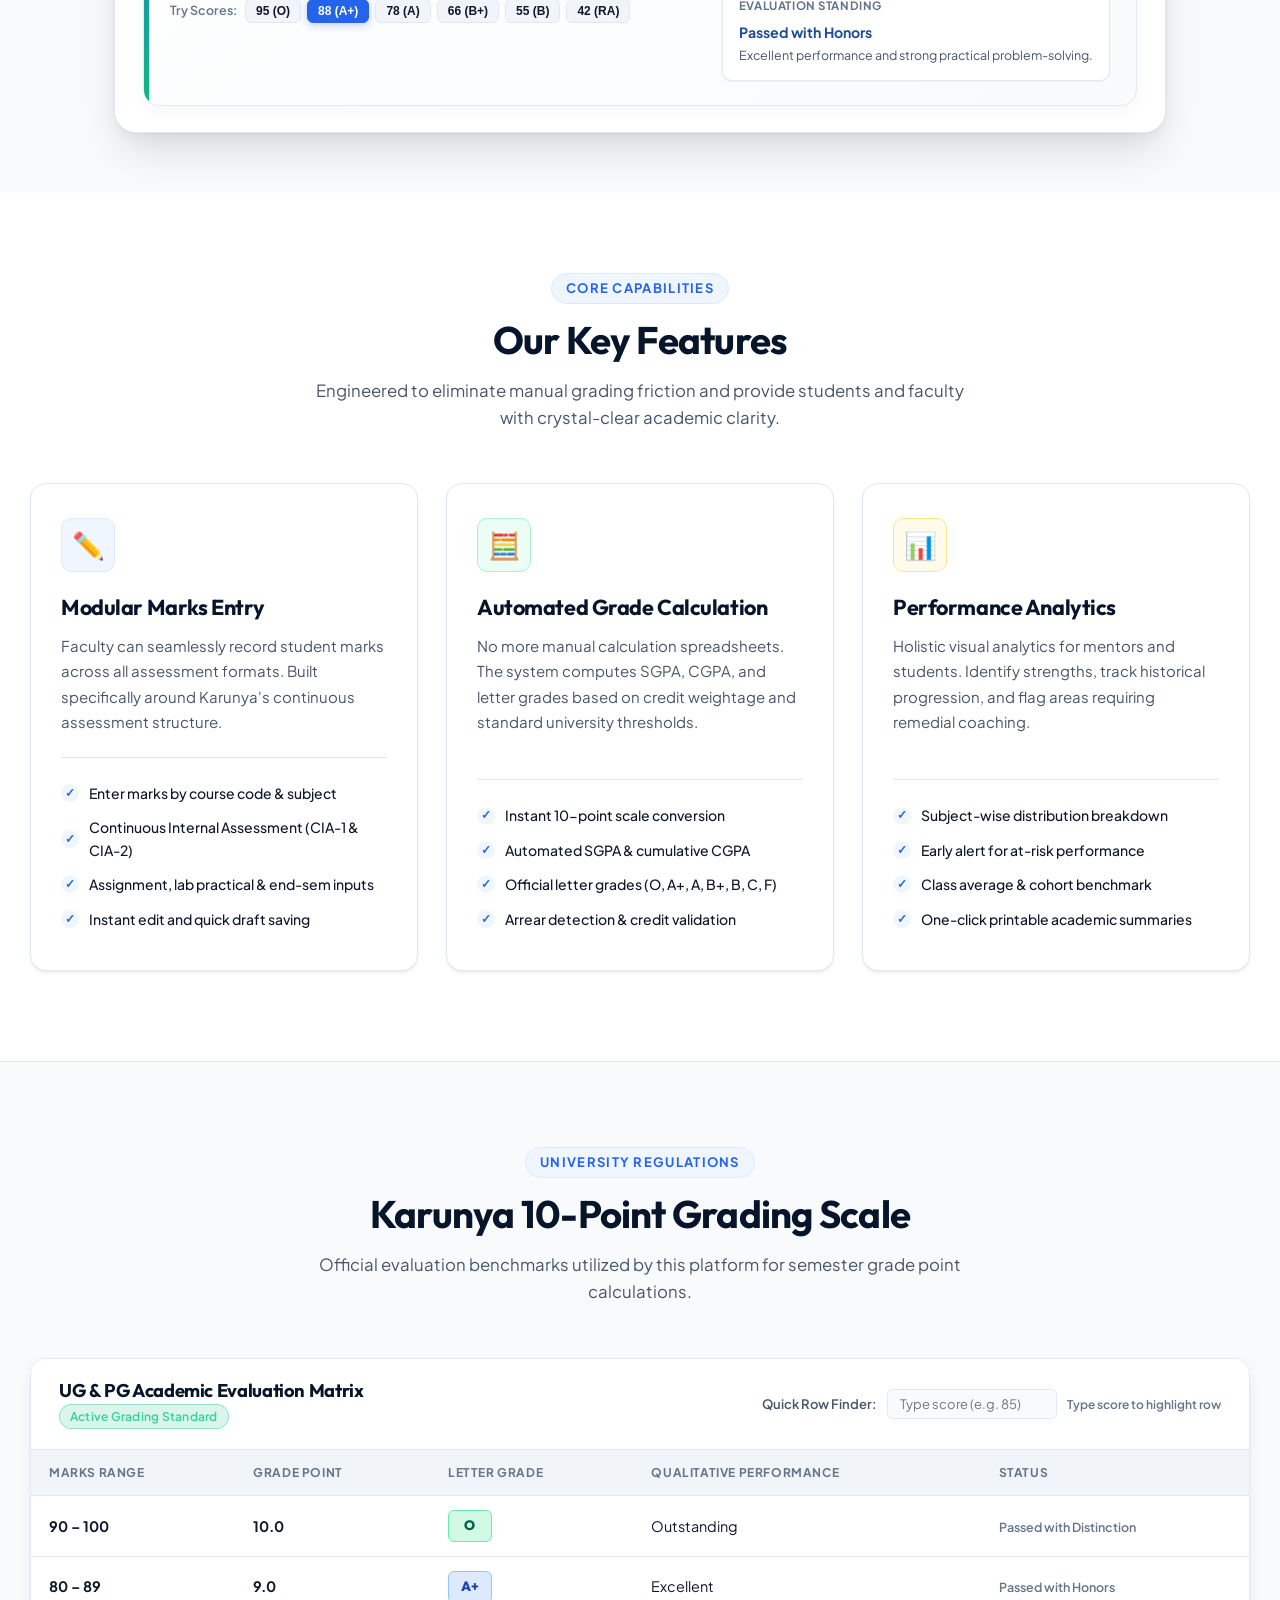
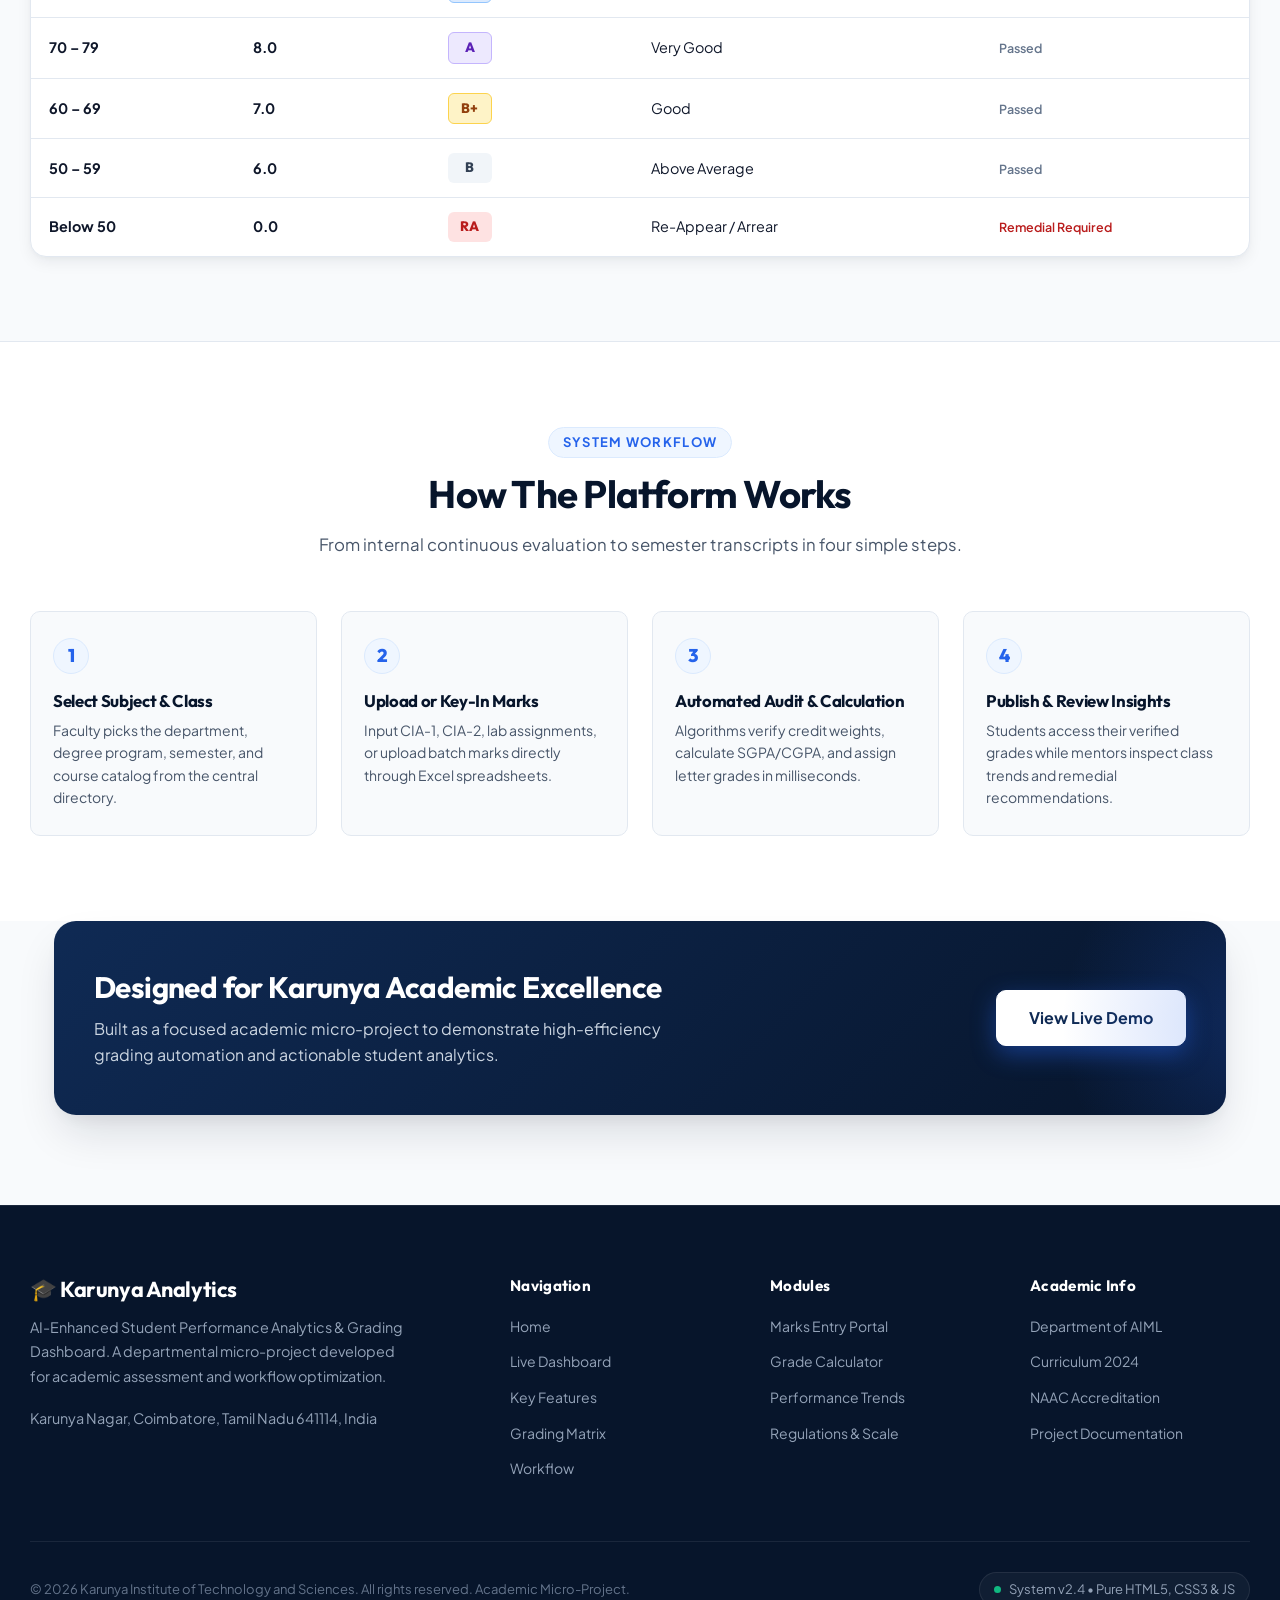
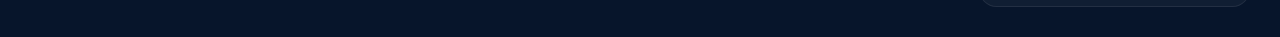
==== commit a66fa272: "feat: add interactive grade simulator, animations, and student portal widgets" ====
--- a/index.html
+++ b/index.html
@@ -68,6 +68,26 @@
     <section class="hero" id="home">
         <div class="hero-glow-1"></div>
         <div class="hero-glow-2"></div>
+
+        <!-- Ambient Floating Academic Chips (Subtle CSS Keyframe Float) -->
+        <div class="hero-floating-elements" aria-hidden="true">
+            <div class="hero-float-chip chip-1">
+                <span class="chip-icon">✨</span>
+                <span class="chip-text">AI Analytics Active</span>
+            </div>
+            <div class="hero-float-chip chip-2">
+                <span class="chip-icon">🎯</span>
+                <span class="chip-text">10.0 UGC Scale</span>
+            </div>
+            <div class="hero-float-chip chip-3">
+                <span class="chip-icon">📊</span>
+                <span class="chip-text">94.5% Attendance</span>
+            </div>
+            <div class="hero-float-chip chip-4">
+                <span class="chip-icon">🏆</span>
+                <span class="chip-text">O Grade Distinction</span>
+            </div>
+        </div>
         
         <div class="hero-content">
             <div class="badge-wrapper">
@@ -100,18 +120,18 @@
                 </a>
             </div>
 
-            <!-- Key Metrics Strip -->
-            <div class="stats-strip">
+            <!-- Key Metrics Strip with Smooth Counter Up Animation -->
+            <div class="stats-strip reveal-on-scroll">
                 <div class="stat-item">
-                    <div class="stat-num">10.0 <span>Scale</span></div>
+                    <div class="stat-num" data-target="10.0" data-decimals="1">0.0 <span>Scale</span></div>
                     <div class="stat-label">UGC / AICTE Compliant</div>
                 </div>
                 <div class="stat-item">
-                    <div class="stat-num">100% <span>Auto</span></div>
+                    <div class="stat-num" data-target="100" data-suffix="%">0% <span>Auto</span></div>
                     <div class="stat-label">SGPA & CGPA Calculation</div>
                 </div>
                 <div class="stat-item">
-                    <div class="stat-num">3-Tier <span>CIA</span></div>
+                    <div class="stat-num" data-target="3" data-suffix="-Tier">0-Tier <span>CIA</span></div>
                     <div class="stat-label">Internals, Quizzes & Model</div>
                 </div>
                 <div class="stat-item">
@@ -150,7 +170,7 @@
                     </div>
                     <div class="student-kpis">
                         <div class="kpi-badge cgpa">
-                            <span class="kpi-val">8.92</span>
+                            <span class="kpi-val" data-target="8.92" data-decimals="2">0.00</span>
                             <span>Current CGPA</span>
                         </div>
                         <div class="kpi-badge standing">
@@ -158,16 +178,22 @@
                             <span>Academic Standing</span>
                         </div>
                         <div class="kpi-badge attendance">
-                            <span class="kpi-val">94.5%</span>
+                            <span class="kpi-val" data-target="94.5" data-suffix="%" data-decimals="1">0.0%</span>
                             <span>Attendance</span>
                         </div>
                     </div>
                 </div>
 
-                <!-- Subject Breakdown Mini Cards -->
+                <!-- Interactive Subject Selection Hint -->
+                <div class="subject-grid-hint">
+                    <span class="hint-sparkle">✨</span>
+                    <span>Click any course card below to inspect AI performance diagnostics and tailored suggestions</span>
+                </div>
+
+                <!-- Subject Breakdown Mini Cards with Interactive Hover Tilt & Animated Fill -->
                 <div class="subject-grid">
                     <!-- Subject 1 -->
-                    <div class="subject-mini-card">
+                    <div class="subject-mini-card" tabindex="0" role="button" aria-label="Select Machine Learning">
                         <div class="subject-meta">
                             <h5>Machine Learning & AI</h5>
                             <span class="grade-pill grade-o">O Grade</span>
@@ -177,12 +203,12 @@
                             <span>Credits: <strong>4.0</strong></span>
                         </div>
                         <div class="progress-track">
-                            <div class="progress-fill fill-emerald w-93"></div>
+                            <div class="progress-fill fill-emerald" data-width="93"></div>
                         </div>
                     </div>
 
                     <!-- Subject 2 -->
-                    <div class="subject-mini-card">
+                    <div class="subject-mini-card" tabindex="0" role="button" aria-label="Select Database Management">
                         <div class="subject-meta">
                             <h5>Database Management</h5>
                             <span class="grade-pill grade-aplus">A+ Grade</span>
@@ -192,12 +218,12 @@
                             <span>Credits: <strong>4.0</strong></span>
                         </div>
                         <div class="progress-track">
-                            <div class="progress-fill fill-blue w-86"></div>
+                            <div class="progress-fill fill-blue" data-width="86"></div>
                         </div>
                     </div>
 
                     <!-- Subject 3 -->
-                    <div class="subject-mini-card">
+                    <div class="subject-mini-card" tabindex="0" role="button" aria-label="Select Computer Networks">
                         <div class="subject-meta">
                             <h5>Computer Networks</h5>
                             <span class="grade-pill grade-aplus">A+ Grade</span>
@@ -207,12 +233,12 @@
                             <span>Credits: <strong>3.0</strong></span>
                         </div>
                         <div class="progress-track">
-                            <div class="progress-fill fill-blue w-82"></div>
+                            <div class="progress-fill fill-blue" data-width="82"></div>
                         </div>
                     </div>
 
                     <!-- Subject 4 -->
-                    <div class="subject-mini-card">
+                    <div class="subject-mini-card" tabindex="0" role="button" aria-label="Select Design and Analysis of Algorithms">
                         <div class="subject-meta">
                             <h5>Design & Analysis of Algorithms</h5>
                             <span class="grade-pill grade-a">A Grade</span>
@@ -222,7 +248,7 @@
                             <span>Credits: <strong>4.0</strong></span>
                         </div>
                         <div class="progress-track">
-                            <div class="progress-fill fill-purple w-76"></div>
+                            <div class="progress-fill fill-purple" data-width="76"></div>
                         </div>
                     </div>
                 </div>
@@ -234,13 +260,70 @@
                         <strong>Academic Performance Insight:</strong> Student demonstrates exceptional conceptual clarity in Data Science & Machine Learning (Top 5% of cohort). Recommendation: Eligible for Honors track elective specialization.
                     </div>
                 </div>
+
+                <!-- Live Interactive SGPA & Grade Point Simulator (Hands-On Microproject Feature) -->
+                <div class="interactive-simulator-card">
+                    <div class="sim-header">
+                        <div class="sim-title-group">
+                            <span class="sim-badge">
+                                <span class="pulse-dot"></span>
+                                Live Interactive Demo
+                            </span>
+                            <h4>Real-Time Grade & SGPA Simulator</h4>
+                        </div>
+                        <span class="sim-sub">Slide or select marks to test dynamic 10-point scale conversion</span>
+                    </div>
+
+                    <div class="sim-body">
+                        <div class="sim-input-zone">
+                            <div class="sim-slider-header">
+                                <label for="simMarksInput" class="sim-label">Continuous Assessment / Total Score:</label>
+                                <div class="sim-score-badge">
+                                    <span id="simScoreValue">88</span> <span class="score-max">/ 100</span>
+                                </div>
+                            </div>
+                            <input type="range" id="simMarksInput" class="sim-range-slider" min="0" max="100" value="88" aria-label="Marks Slider">
+                            
+                            <!-- Quick Score Presets -->
+                            <div class="sim-presets">
+                                <span class="presets-label">Try Scores:</span>
+                                <div class="preset-buttons">
+                                    <button type="button" class="preset-chip" data-score="95">95 (O)</button>
+                                    <button type="button" class="preset-chip active" data-score="88">88 (A+)</button>
+                                    <button type="button" class="preset-chip" data-score="78">78 (A)</button>
+                                    <button type="button" class="preset-chip" data-score="66">66 (B+)</button>
+                                    <button type="button" class="preset-chip" data-score="55">55 (B)</button>
+                                    <button type="button" class="preset-chip" data-score="42">42 (RA)</button>
+                                </div>
+                            </div>
+                        </div>
+
+                        <!-- Reactive Result Metrics -->
+                        <div class="sim-results-grid">
+                            <div class="sim-result-box grade-result">
+                                <span class="result-label">Letter Grade</span>
+                                <div class="sim-grade-pill grade-aplus" id="simGradePill">A+</div>
+                            </div>
+                            <div class="sim-result-box">
+                                <span class="result-label">Grade Point</span>
+                                <div class="sim-point-value" id="simGradePoint">9.0</div>
+                                <span class="result-scale">out of 10.0</span>
+                            </div>
+                            <div class="sim-result-box status-result">
+                                <span class="result-label">Evaluation Standing</span>
+                                <div class="sim-status-pill" id="simStatusPill">Passed with Honors</div>
+                                <div class="sim-remark" id="simRemark">Outstanding academic competence</div>
+                            </div>
+                        </div>
+                    </div>
+                </div>
             </div>
         </div>
     </section>
 
     <!-- Key Features Section -->
     <section class="features" id="features">
-        <div class="section-header">
+        <div class="section-header reveal-on-scroll">
             <span class="section-tag">Core Capabilities</span>
             <h2>Our Key Features</h2>
             <p class="subtitle">
@@ -250,7 +333,7 @@
 
         <div class="cards">
             <!-- Feature 1: Marks Entry -->
-            <div class="card">
+            <div class="card reveal-on-scroll">
                 <div class="card-icon-box icon-blue">
                     ✏️
                 </div>
@@ -268,7 +351,7 @@
             </div>
 
             <!-- Feature 2: Grade Calculation -->
-            <div class="card">
+            <div class="card reveal-on-scroll">
                 <div class="card-icon-box icon-emerald">
                     🧮
                 </div>
@@ -286,7 +369,7 @@
             </div>
 
             <!-- Feature 3: Performance Overview -->
-            <div class="card">
+            <div class="card reveal-on-scroll">
                 <div class="card-icon-box icon-amber">
                     📊
                 </div>
@@ -308,7 +391,7 @@
     <!-- Karunya 10-Point Grade Reference Scale -->
     <section class="grading-section" id="grading">
         <div class="grading-container">
-            <div class="section-header">
+            <div class="section-header reveal-on-scroll">
                 <span class="section-tag">University Regulations</span>
                 <h2>Karunya 10-Point Grading Scale</h2>
                 <p class="subtitle">
@@ -316,13 +399,24 @@
                 </p>
             </div>
 
-            <div class="grading-table-card">
+            <div class="grading-table-card reveal-on-scroll">
                 <div class="table-header-title">
-                    <h4>UG & PG Academic Evaluation Matrix</h4>
-                    <span class="status-pill">Active Grading Standard</span>
+                    <div class="table-title-text">
+                        <h4>UG & PG Academic Evaluation Matrix</h4>
+                        <span class="status-pill">Active Grading Standard</span>
+                    </div>
+
+                    <!-- Interactive Quick Grade Row Search -->
+                    <div class="table-quick-lookup">
+                        <span class="lookup-label">Quick Row Finder:</span>
+                        <div class="lookup-input-wrapper">
+                            <input type="number" id="gradeTableSearch" min="0" max="100" placeholder="Type score (e.g. 85)">
+                        </div>
+                        <span class="lookup-status-text" id="lookupStatusText">Type score to highlight row</span>
+                    </div>
                 </div>
                 <div class="grading-table-responsive">
-                    <table class="grading-table">
+                    <table class="grading-table" id="gradingTable">
                         <thead>
                             <tr>
                                 <th>Marks Range</th>
@@ -333,42 +427,42 @@
                             </tr>
                         </thead>
                         <tbody>
-                            <tr>
+                            <tr data-min="90" data-max="100" class="grade-row">
                                 <td><strong>90 – 100</strong></td>
                                 <td><strong>10.0</strong></td>
                                 <td><span class="grade-badge-sm grade-o">O</span></td>
                                 <td>Outstanding</td>
                                 <td><span class="standing-pill">Passed with Distinction</span></td>
                             </tr>
-                            <tr>
+                            <tr data-min="80" data-max="89" class="grade-row">
                                 <td><strong>80 – 89</strong></td>
                                 <td><strong>9.0</strong></td>
                                 <td><span class="grade-badge-sm grade-aplus">A+</span></td>
                                 <td>Excellent</td>
                                 <td><span class="standing-pill">Passed with Honors</span></td>
                             </tr>
-                            <tr>
+                            <tr data-min="70" data-max="79" class="grade-row">
                                 <td><strong>70 – 79</strong></td>
                                 <td><strong>8.0</strong></td>
                                 <td><span class="grade-badge-sm grade-a">A</span></td>
                                 <td>Very Good</td>
                                 <td><span class="standing-pill">Passed</span></td>
                             </tr>
-                            <tr>
+                            <tr data-min="60" data-max="69" class="grade-row">
                                 <td><strong>60 – 69</strong></td>
                                 <td><strong>7.0</strong></td>
                                 <td><span class="grade-badge-sm grade-bplus">B+</span></td>
                                 <td>Good</td>
                                 <td><span class="standing-pill">Passed</span></td>
                             </tr>
-                            <tr>
+                            <tr data-min="50" data-max="59" class="grade-row">
                                 <td><strong>50 – 59</strong></td>
                                 <td><strong>6.0</strong></td>
                                 <td><span class="grade-badge-sm grade-b">B</span></td>
                                 <td>Above Average</td>
                                 <td><span class="standing-pill">Passed</span></td>
                             </tr>
-                            <tr>
+                            <tr data-min="0" data-max="49" class="grade-row">
                                 <td><strong>Below 50</strong></td>
                                 <td><strong>0.0</strong></td>
                                 <td><span class="grade-badge-sm grade-ra">RA</span></td>
@@ -384,7 +478,7 @@
 
     <!-- 4-Step Academic Workflow -->
     <section class="workflow-section" id="workflow">
-        <div class="section-header">
+        <div class="section-header reveal-on-scroll">
             <span class="section-tag">System Workflow</span>
             <h2>How The Platform Works</h2>
             <p class="subtitle">
@@ -393,25 +487,25 @@
         </div>
 
         <div class="workflow-grid">
-            <div class="step-card">
+            <div class="step-card reveal-on-scroll">
                 <div class="step-number">1</div>
                 <h4>Select Subject & Class</h4>
                 <p>Faculty picks the department, degree program, semester, and course catalog from the central directory.</p>
             </div>
 
-            <div class="step-card">
+            <div class="step-card reveal-on-scroll">
                 <div class="step-number">2</div>
                 <h4>Upload or Key-In Marks</h4>
                 <p>Input CIA-1, CIA-2, lab assignments, or upload batch marks directly through Excel spreadsheets.</p>
             </div>
 
-            <div class="step-card">
+            <div class="step-card reveal-on-scroll">
                 <div class="step-number">3</div>
                 <h4>Automated Audit & Calculation</h4>
                 <p>Algorithms verify credit weights, calculate SGPA/CGPA, and assign letter grades in milliseconds.</p>
             </div>
 
-            <div class="step-card">
+            <div class="step-card reveal-on-scroll">
                 <div class="step-number">4</div>
                 <h4>Publish & Review Insights</h4>
                 <p>Students access their verified grades while mentors inspect class trends and remedial recommendations.</p>
@@ -421,7 +515,7 @@
 
     <!-- Institutional Callout Strip -->
     <div class="callout-banner">
-        <div class="callout-box">
+        <div class="callout-box reveal-on-scroll">
             <div class="callout-content">
                 <h3>Designed for Karunya Academic Excellence</h3>
                 <p>Built as a focused academic micro-project to demonstrate high-efficiency grading automation and actionable student analytics.</p>
@@ -489,6 +583,18 @@
         </div>
     </footer>
 
+    <!-- Floating Back-to-Top Button with Circular Scroll Progress Ring -->
+    <button class="back-to-top" id="backToTopBtn" aria-label="Back to top" title="Scroll to top">
+        <svg class="progress-ring" width="46" height="46" viewBox="0 0 46 46">
+            <circle class="progress-ring-bg" stroke="rgba(37, 99, 235, 0.15)" stroke-width="3.5" fill="transparent" r="20" cx="23" cy="23"/>
+            <circle class="progress-ring-circle" id="scrollProgressCircle" stroke="#2563eb" stroke-width="3.5" stroke-dasharray="125.66" stroke-dashoffset="125.66" stroke-linecap="round" fill="transparent" r="20" cx="23" cy="23"/>
+        </svg>
+        <span class="back-to-top-arrow">↑</span>
+    </button>
+
+    <!-- Standalone Celebration Confetti Canvas (Triggers on 90+ Score) -->
+    <canvas id="confettiCanvas" class="confetti-canvas" aria-hidden="true"></canvas>
+
     <!-- External JavaScript File (Separate JS Architecture) -->
     <script src="script.js" defer></script>
 </body>
--- a/style.css
+++ b/style.css
@@ -261,12 +261,13 @@
 }
 
 .nav-links li a {
-  padding: 8px 16px;
+  padding: 8px 14px;
   font-size: 0.9rem;
   font-weight: 600;
   color: var(--text-muted);
   border-radius: var(--radius-sm);
   position: relative;
+  white-space: nowrap;
   transition: color var(--transition-fast), background-color var(--transition-fast);
 }
 
@@ -433,9 +434,11 @@
 }
 
 .hero h2 .highlight-gradient {
-  background: linear-gradient(135deg, #93c5fd 0%, #ffffff 50%, #fcd34d 100%);
+  background: linear-gradient(135deg, #93c5fd 0%, #ffffff 30%, #fcd34d 70%, #93c5fd 100%);
+  background-size: 200% auto;
   -webkit-background-clip: text;
   -webkit-text-fill-color: transparent;
+  animation: shimmerGradient 8s linear infinite;
 }
 
 .hero .tagline {
@@ -807,8 +810,20 @@
 .progress-fill {
   height: 100%;
   border-radius: 999px;
-  transition: width 1s ease-in-out;
+  transition: width 1.2s cubic-bezier(0.16, 1, 0.3, 1);
   position: relative;
+  overflow: hidden;
+}
+
+.progress-fill::after {
+  content: '';
+  position: absolute;
+  top: 0;
+  left: -100%;
+  width: 100%;
+  height: 100%;
+  background: linear-gradient(90deg, transparent, rgba(255, 255, 255, 0.45), transparent);
+  animation: progressShine 2.8s infinite ease-in-out;
 }
 
 .fill-emerald { background: linear-gradient(90deg, #10b981, #059669); }
@@ -1050,12 +1065,12 @@
   text-transform: uppercase;
   font-size: 0.75rem;
   letter-spacing: 0.05em;
-  padding: 14px 24px;
+  padding: 13px 18px;
   border-bottom: 1px solid var(--border-light);
 }
 
 .grading-table td {
-  padding: 16px 24px;
+  padding: 14px 18px;
   border-bottom: 1px solid var(--border-light);
   color: var(--text-main);
 }
@@ -1424,4 +1439,593 @@
 
 .mockup-insight-banner .insight-text {
   transition: opacity 0.18s ease-in-out;
+}
+
+/* ==========================================================================
+   ACADEMIC MICRO-PROJECT: ANIMATIONS & VISUAL EFFECTS MODULE
+   Tailored for First-Year Web Development Portfolio
+   Concepts Used:
+   1. CSS @keyframes animations (floating, pulsing, shimmer, popping)
+   2. Modern Glassmorphism & Micro-Interactions (hover lifts, glowing borders)
+   3. Custom Range Slider Styling for Interactive Web Application
+   4. Scroll-Triggered Reveal Animations (.reveal-on-scroll)
+   5. Interactive Button Ripple Waves & Circular Scroll Progress Indicator
+   ========================================================================== */
+
+/* --- 1. Ambient Floating Academic Badges in Hero Section --- */
+.hero-floating-elements {
+  position: absolute;
+  top: 0;
+  left: 0;
+  width: 100%;
+  height: 100%;
+  pointer-events: none;
+  overflow: hidden;
+  z-index: 1;
+}
+
+.hero-float-chip {
+  position: absolute;
+  display: inline-flex;
+  align-items: center;
+  gap: 8px;
+  background: rgba(255, 255, 255, 0.08);
+  border: 1px solid rgba(255, 255, 255, 0.18);
+  backdrop-filter: blur(10px);
+  -webkit-backdrop-filter: blur(10px);
+  color: #ffffff;
+  padding: 8px 16px;
+  border-radius: var(--radius-full);
+  font-size: 0.8125rem;
+  font-weight: 600;
+  box-shadow: 0 8px 24px rgba(0, 0, 0, 0.25);
+  transition: transform 0.3s ease;
+}
+
+.hero-float-chip .chip-icon {
+  font-size: 1rem;
+}
+
+.chip-1 {
+  top: 18%;
+  left: 6%;
+  animation: floatSlow 6s ease-in-out infinite;
+}
+
+.chip-2 {
+  top: 26%;
+  right: 6%;
+  animation: floatReverse 7s ease-in-out infinite 0.5s;
+}
+
+.chip-3 {
+  bottom: 24%;
+  left: 8%;
+  animation: floatReverse 8s ease-in-out infinite 1s;
+}
+
+.chip-4 {
+  bottom: 20%;
+  right: 8%;
+  animation: floatSlow 6.5s ease-in-out infinite 1.5s;
+}
+
+@keyframes floatSlow {
+  0%, 100% {
+    transform: translateY(0px) rotate(0deg);
+  }
+  50% {
+    transform: translateY(-12px) rotate(2deg);
+  }
+}
+
+@keyframes floatReverse {
+  0%, 100% {
+    transform: translateY(0px) rotate(0deg);
+  }
+  50% {
+    transform: translateY(12px) rotate(-2deg);
+  }
+}
+
+@keyframes shimmerGradient {
+  0% {
+    background-position: 0% 50%;
+  }
+  50% {
+    background-position: 100% 50%;
+  }
+  100% {
+    background-position: 0% 50%;
+  }
+}
+
+/* Hide floating chips on small mobile screens to prevent text overlap */
+@media (max-width: 900px) {
+  .hero-floating-elements {
+    display: none;
+  }
+}
+
+/* --- 2. Interactive Subject Hint Tooltip & Mini-Card Hover --- */
+.subject-grid-hint {
+  display: flex;
+  align-items: center;
+  gap: 8px;
+  background: var(--primary-50);
+  border: 1px dashed var(--primary-400);
+  padding: 8px 14px;
+  border-radius: var(--radius-md);
+  margin-bottom: 16px;
+  font-size: 0.8125rem;
+  color: var(--primary-800);
+  font-weight: 500;
+}
+
+.hint-sparkle {
+  color: var(--amber-500);
+  animation: pulseDot 2s infinite;
+}
+
+.subject-mini-card {
+  outline: none;
+}
+
+.subject-mini-card:focus-visible {
+  border-color: var(--primary-600);
+  box-shadow: 0 0 0 3px rgba(37, 99, 235, 0.35);
+}
+
+/* --- 3. Interactive Live Grade & SGPA Simulator Widget --- */
+.interactive-simulator-card {
+  margin-top: 24px;
+  background: linear-gradient(145deg, #ffffff 0%, #f8fafc 100%);
+  border: 1px solid var(--border-light);
+  border-radius: var(--radius-lg);
+  padding: 24px 26px;
+  box-shadow: 0 4px 18px rgba(15, 23, 42, 0.04);
+  position: relative;
+  overflow: hidden;
+}
+
+.interactive-simulator-card::before {
+  content: '';
+  position: absolute;
+  top: 0;
+  left: 0;
+  width: 5px;
+  height: 100%;
+  background: linear-gradient(180deg, var(--primary-600), #10b981);
+}
+
+.sim-header {
+  display: flex;
+  justify-content: space-between;
+  align-items: flex-start;
+  flex-wrap: wrap;
+  gap: 12px;
+  margin-bottom: 22px;
+  padding-bottom: 14px;
+  border-bottom: 1px solid var(--border-light);
+}
+
+.sim-title-group {
+  display: flex;
+  flex-direction: column;
+  gap: 4px;
+}
+
+.sim-badge {
+  display: inline-flex;
+  align-items: center;
+  gap: 6px;
+  background: rgba(37, 99, 235, 0.1);
+  color: var(--primary-700);
+  border: 1px solid rgba(37, 99, 235, 0.25);
+  font-size: 0.75rem;
+  font-weight: 700;
+  padding: 3px 10px;
+  border-radius: var(--radius-full);
+  letter-spacing: 0.02em;
+  width: fit-content;
+}
+
+.sim-title-group h4 {
+  font-size: 1.15rem;
+  color: var(--primary-950);
+}
+
+.sim-sub {
+  font-size: 0.8125rem;
+  color: var(--text-subtle);
+}
+
+.sim-body {
+  display: grid;
+  grid-template-columns: 1.35fr 1fr;
+  gap: 28px;
+  align-items: center;
+}
+
+@media (max-width: 850px) {
+  .sim-body {
+    grid-template-columns: 1fr;
+  }
+}
+
+.sim-input-zone {
+  display: flex;
+  flex-direction: column;
+  gap: 14px;
+}
+
+.sim-slider-header {
+  display: flex;
+  justify-content: space-between;
+  align-items: center;
+}
+
+.sim-label {
+  font-size: 0.875rem;
+  font-weight: 600;
+  color: var(--text-main);
+}
+
+.sim-score-badge {
+  font-family: 'Outfit', sans-serif;
+  background: var(--primary-50);
+  border: 1px solid var(--primary-100);
+  color: var(--primary-700);
+  font-weight: 800;
+  padding: 4px 12px;
+  border-radius: var(--radius-md);
+  font-size: 1.1rem;
+}
+
+.sim-score-badge .score-max {
+  font-size: 0.8rem;
+  color: var(--text-subtle);
+  font-weight: 600;
+}
+
+/* Custom Styled Range Slider */
+.sim-range-slider {
+  -webkit-appearance: none;
+  appearance: none;
+  width: 100%;
+  height: 8px;
+  border-radius: 999px;
+  background: #e2e8f0;
+  outline: none;
+  cursor: pointer;
+  transition: background 0.2s ease;
+}
+
+.sim-range-slider::-webkit-slider-thumb {
+  -webkit-appearance: none;
+  appearance: none;
+  width: 24px;
+  height: 24px;
+  border-radius: 50%;
+  background: var(--primary-600);
+  border: 3px solid #ffffff;
+  box-shadow: 0 2px 10px rgba(37, 99, 235, 0.45);
+  cursor: pointer;
+  transition: transform 0.15s ease, background-color 0.15s ease;
+}
+
+.sim-range-slider::-webkit-slider-thumb:hover {
+  transform: scale(1.2);
+  background: var(--primary-700);
+}
+
+.sim-range-slider::-moz-range-thumb {
+  width: 24px;
+  height: 24px;
+  border-radius: 50%;
+  background: var(--primary-600);
+  border: 3px solid #ffffff;
+  box-shadow: 0 2px 10px rgba(37, 99, 235, 0.45);
+  cursor: pointer;
+  transition: transform 0.15s ease, background-color 0.15s ease;
+}
+
+/* Quick Score Preset Chips */
+.sim-presets {
+  display: flex;
+  align-items: center;
+  gap: 8px;
+  flex-wrap: wrap;
+}
+
+.presets-label {
+  font-size: 0.78rem;
+  font-weight: 600;
+  color: var(--text-subtle);
+}
+
+.preset-buttons {
+  display: flex;
+  gap: 6px;
+  flex-wrap: wrap;
+}
+
+.preset-chip {
+  background: #f1f5f9;
+  border: 1px solid var(--border-light);
+  color: var(--text-main);
+  padding: 4px 10px;
+  border-radius: var(--radius-sm);
+  font-size: 0.75rem;
+  font-weight: 700;
+  cursor: pointer;
+  transition: all 0.2s ease;
+}
+
+.preset-chip:hover {
+  background: #e2e8f0;
+  transform: translateY(-1px);
+}
+
+.preset-chip.active {
+  background: var(--primary-600);
+  color: white;
+  border-color: var(--primary-600);
+  box-shadow: 0 2px 8px rgba(37, 99, 235, 0.3);
+}
+
+/* Reactive Simulator Results Grid */
+.sim-results-grid {
+  display: grid;
+  grid-template-columns: 1fr 1fr;
+  gap: 12px;
+}
+
+.sim-result-box {
+  background: #ffffff;
+  border: 1px solid var(--border-light);
+  border-radius: var(--radius-md);
+  padding: 14px 16px;
+  display: flex;
+  flex-direction: column;
+  justify-content: center;
+  box-shadow: var(--shadow-xs);
+  transition: transform 0.2s ease, border-color 0.2s ease;
+}
+
+.sim-result-box:hover {
+  border-color: var(--primary-400);
+}
+
+.sim-result-box.status-result {
+  grid-column: span 2;
+}
+
+.result-label {
+  font-size: 0.72rem;
+  font-weight: 700;
+  text-transform: uppercase;
+  letter-spacing: 0.05em;
+  color: var(--text-subtle);
+  margin-bottom: 6px;
+}
+
+.sim-grade-pill {
+  font-family: 'Outfit', sans-serif;
+  font-size: 1.5rem;
+  font-weight: 800;
+  width: fit-content;
+  padding: 2px 16px;
+  border-radius: var(--radius-sm);
+  line-height: 1.3;
+  transition: transform 0.2s cubic-bezier(0.175, 0.885, 0.32, 1.275);
+}
+
+.sim-grade-pill.pop-anim {
+  animation: popGrade 0.35s ease;
+}
+
+@keyframes popGrade {
+  0% { transform: scale(0.8); }
+  50% { transform: scale(1.18); }
+  100% { transform: scale(1); }
+}
+
+.sim-point-value {
+  font-family: 'Outfit', sans-serif;
+  font-size: 1.6rem;
+  font-weight: 800;
+  color: var(--primary-900);
+  line-height: 1.1;
+}
+
+.result-scale {
+  font-size: 0.75rem;
+  color: var(--text-subtle);
+}
+
+.sim-status-pill {
+  font-size: 0.88rem;
+  font-weight: 700;
+  color: var(--primary-700);
+  margin-bottom: 2px;
+}
+
+.sim-remark {
+  font-size: 0.78rem;
+  color: var(--text-muted);
+}
+
+/* --- 4. Interactive Quick Table Row Lookup Styling --- */
+.table-quick-lookup {
+  display: flex;
+  align-items: center;
+  gap: 10px;
+  flex-wrap: wrap;
+}
+
+.lookup-label {
+  font-size: 0.8125rem;
+  font-weight: 600;
+  color: var(--text-muted);
+}
+
+.lookup-input-wrapper {
+  position: relative;
+}
+
+#gradeTableSearch {
+  padding: 6px 12px;
+  font-size: 0.8125rem;
+  font-family: inherit;
+  border: 1px solid var(--border-light);
+  border-radius: var(--radius-sm);
+  background: #f8fafc;
+  color: var(--text-main);
+  width: 170px;
+  outline: none;
+  transition: border-color 0.2s ease, box-shadow 0.2s ease, background 0.2s ease;
+}
+
+#gradeTableSearch:focus {
+  background: #ffffff;
+  border-color: var(--primary-500);
+  box-shadow: 0 0 0 3px rgba(37, 99, 235, 0.15);
+}
+
+.lookup-status-text {
+  font-size: 0.75rem;
+  font-weight: 600;
+  color: var(--text-subtle);
+}
+
+/* Highlighted Row Effect in Grading Table */
+.grade-row {
+  transition: background-color 0.25s ease, transform 0.25s ease, box-shadow 0.25s ease;
+}
+
+.grade-row.row-active {
+  background-color: #eff6ff !important;
+  box-shadow: inset 4px 0 0 0 var(--primary-600);
+  transform: translateX(4px);
+}
+
+.grade-row.row-active td {
+  color: var(--primary-950);
+}
+
+/* --- 5. Scroll-Triggered Reveal Animation System --- */
+.reveal-on-scroll {
+  opacity: 0;
+  transform: translateY(30px);
+  transition: opacity 0.75s cubic-bezier(0.16, 1, 0.3, 1), transform 0.75s cubic-bezier(0.16, 1, 0.3, 1);
+  will-change: opacity, transform;
+}
+
+.reveal-on-scroll.is-revealed {
+  opacity: 1;
+  transform: translateY(0);
+}
+
+/* Sequential Stagger for Feature Cards & Steps */
+.cards .card.reveal-on-scroll:nth-child(1) { transition-delay: 0.06s; }
+.cards .card.reveal-on-scroll:nth-child(2) { transition-delay: 0.14s; }
+.cards .card.reveal-on-scroll:nth-child(3) { transition-delay: 0.22s; }
+
+.workflow-grid .step-card.reveal-on-scroll:nth-child(1) { transition-delay: 0.06s; }
+.workflow-grid .step-card.reveal-on-scroll:nth-child(2) { transition-delay: 0.14s; }
+.workflow-grid .step-card.reveal-on-scroll:nth-child(3) { transition-delay: 0.22s; }
+.workflow-grid .step-card.reveal-on-scroll:nth-child(4) { transition-delay: 0.30s; }
+
+/* --- 6. Click Ripple Wave Effect on Buttons --- */
+.btn-primary,
+.btn-hero-primary,
+.btn-secondary,
+.btn-hero-secondary,
+.btn-callout,
+.preset-chip {
+  position: relative;
+  overflow: hidden;
+}
+
+.ripple-wave {
+  position: absolute;
+  border-radius: 50%;
+  transform: scale(0);
+  animation: rippleAnimation 0.6s linear;
+  background-color: rgba(255, 255, 255, 0.45);
+  pointer-events: none;
+}
+
+@keyframes rippleAnimation {
+  to {
+    transform: scale(4);
+    opacity: 0;
+  }
+}
+
+/* --- 7. Floating Back-to-Top Button with Scroll Progress Ring --- */
+.back-to-top {
+  position: fixed;
+  bottom: 28px;
+  right: 28px;
+  z-index: 999;
+  width: 48px;
+  height: 48px;
+  border-radius: 50%;
+  background: #ffffff;
+  border: 1px solid var(--border-light);
+  box-shadow: 0 6px 20px rgba(15, 23, 42, 0.12);
+  cursor: pointer;
+  display: flex;
+  align-items: center;
+  justify-content: center;
+  opacity: 0;
+  pointer-events: none;
+  transform: translateY(18px) scale(0.9);
+  transition: all 0.3s cubic-bezier(0.16, 1, 0.3, 1);
+}
+
+.back-to-top.active {
+  opacity: 1;
+  pointer-events: auto;
+  transform: translateY(0) scale(1);
+}
+
+.back-to-top:hover {
+  transform: translateY(-3px) scale(1.05);
+  box-shadow: 0 10px 26px rgba(37, 99, 235, 0.25);
+  border-color: var(--primary-400);
+}
+
+.progress-ring {
+  position: absolute;
+  top: 1px;
+  left: 1px;
+  transform: rotate(-90deg);
+  pointer-events: none;
+}
+
+.progress-ring-circle {
+  transition: stroke-dashoffset 0.1s linear;
+}
+
+.back-to-top-arrow {
+  position: relative;
+  z-index: 2;
+  font-size: 1.15rem;
+  font-weight: 800;
+  color: var(--primary-600);
+  line-height: 1;
+}
+
+/* --- 8. Standalone Confetti Canvas --- */
+.confetti-canvas {
+  position: fixed;
+  top: 0;
+  left: 0;
+  width: 100vw;
+  height: 100vh;
+  pointer-events: none;
+  z-index: 10000;
 }
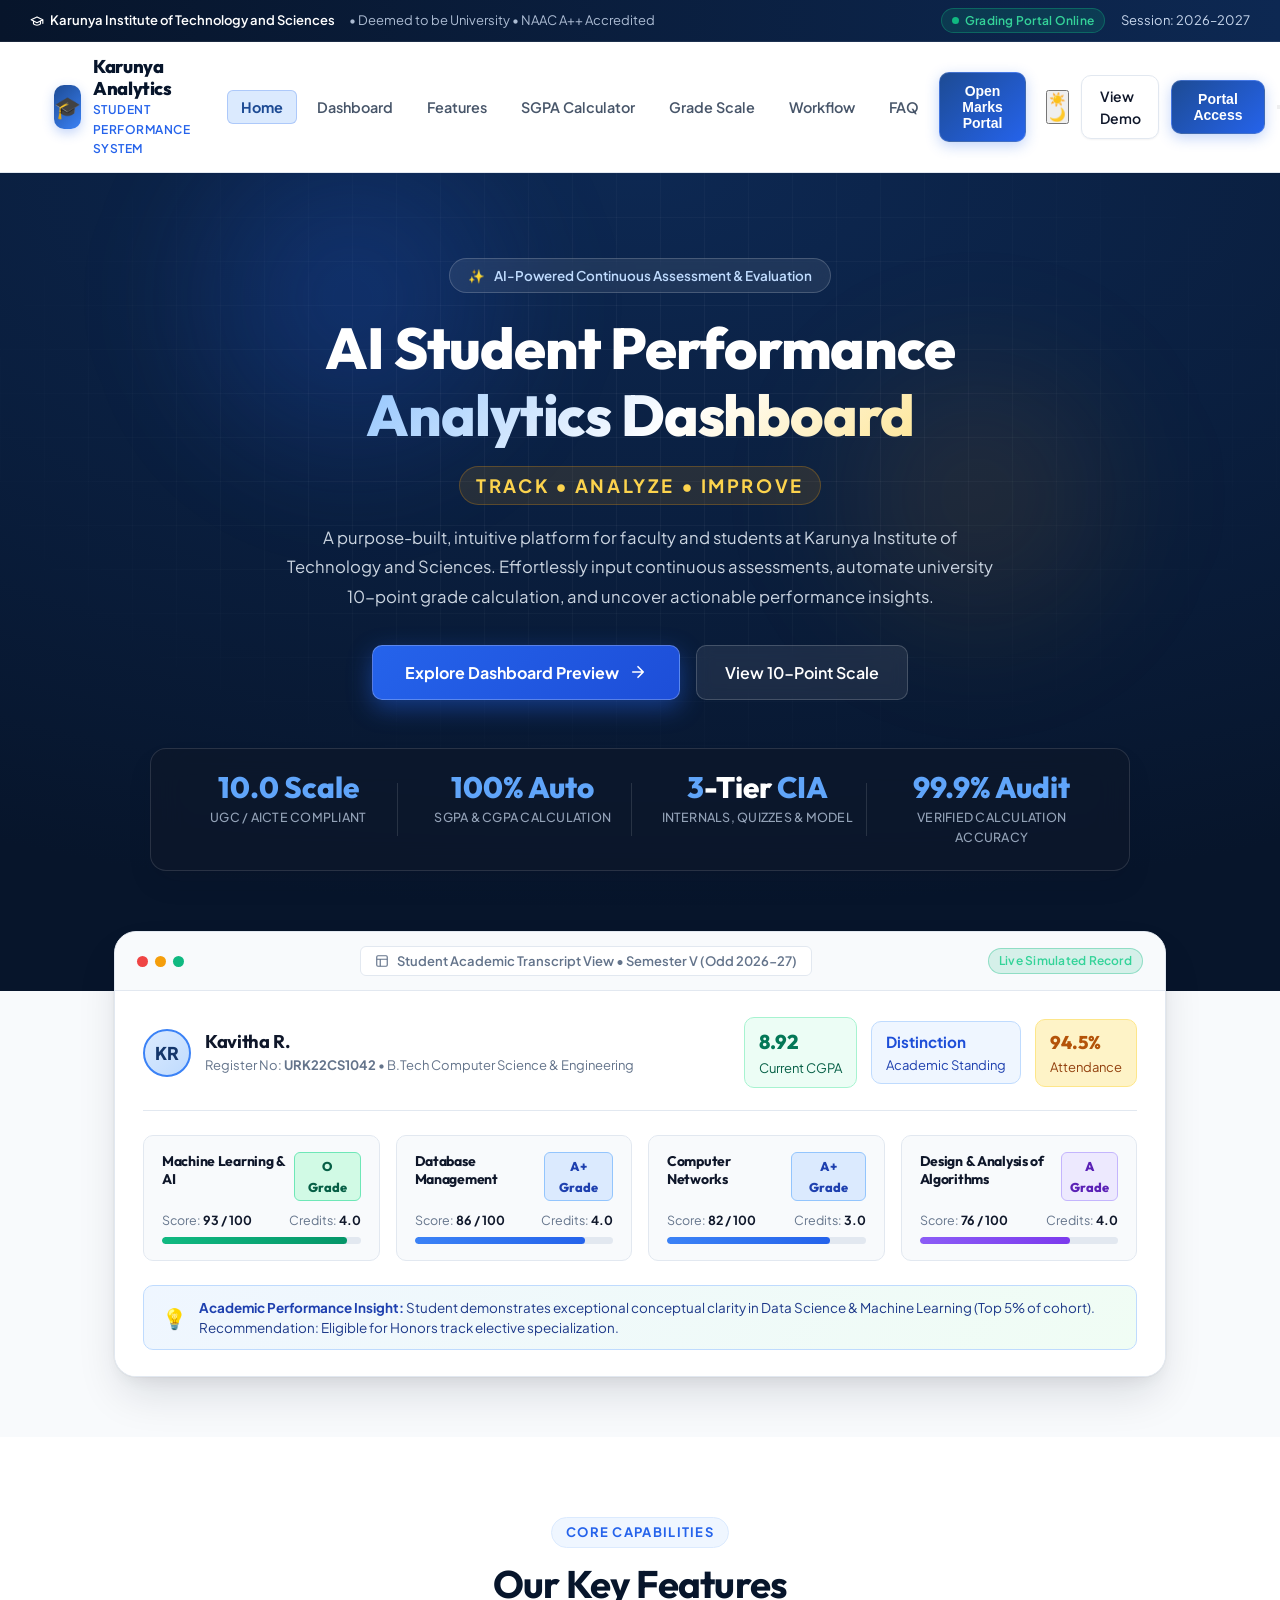
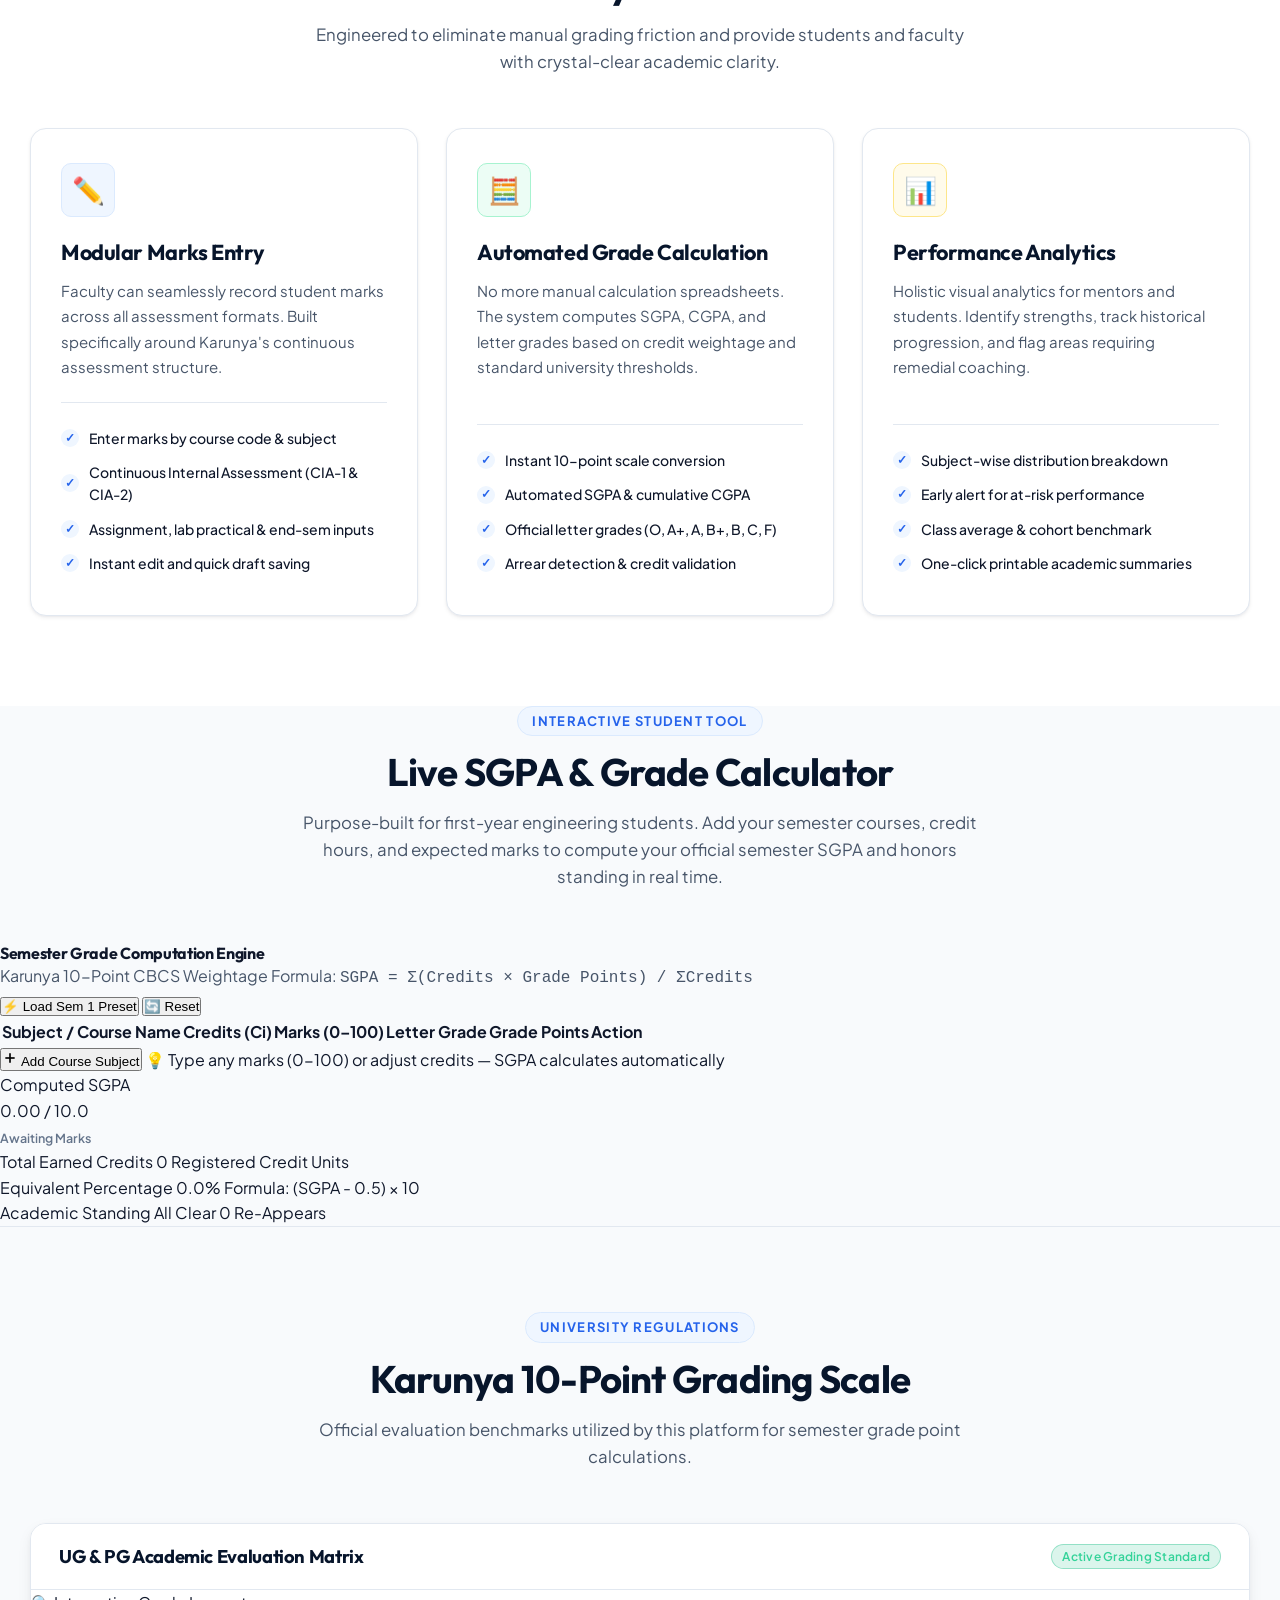
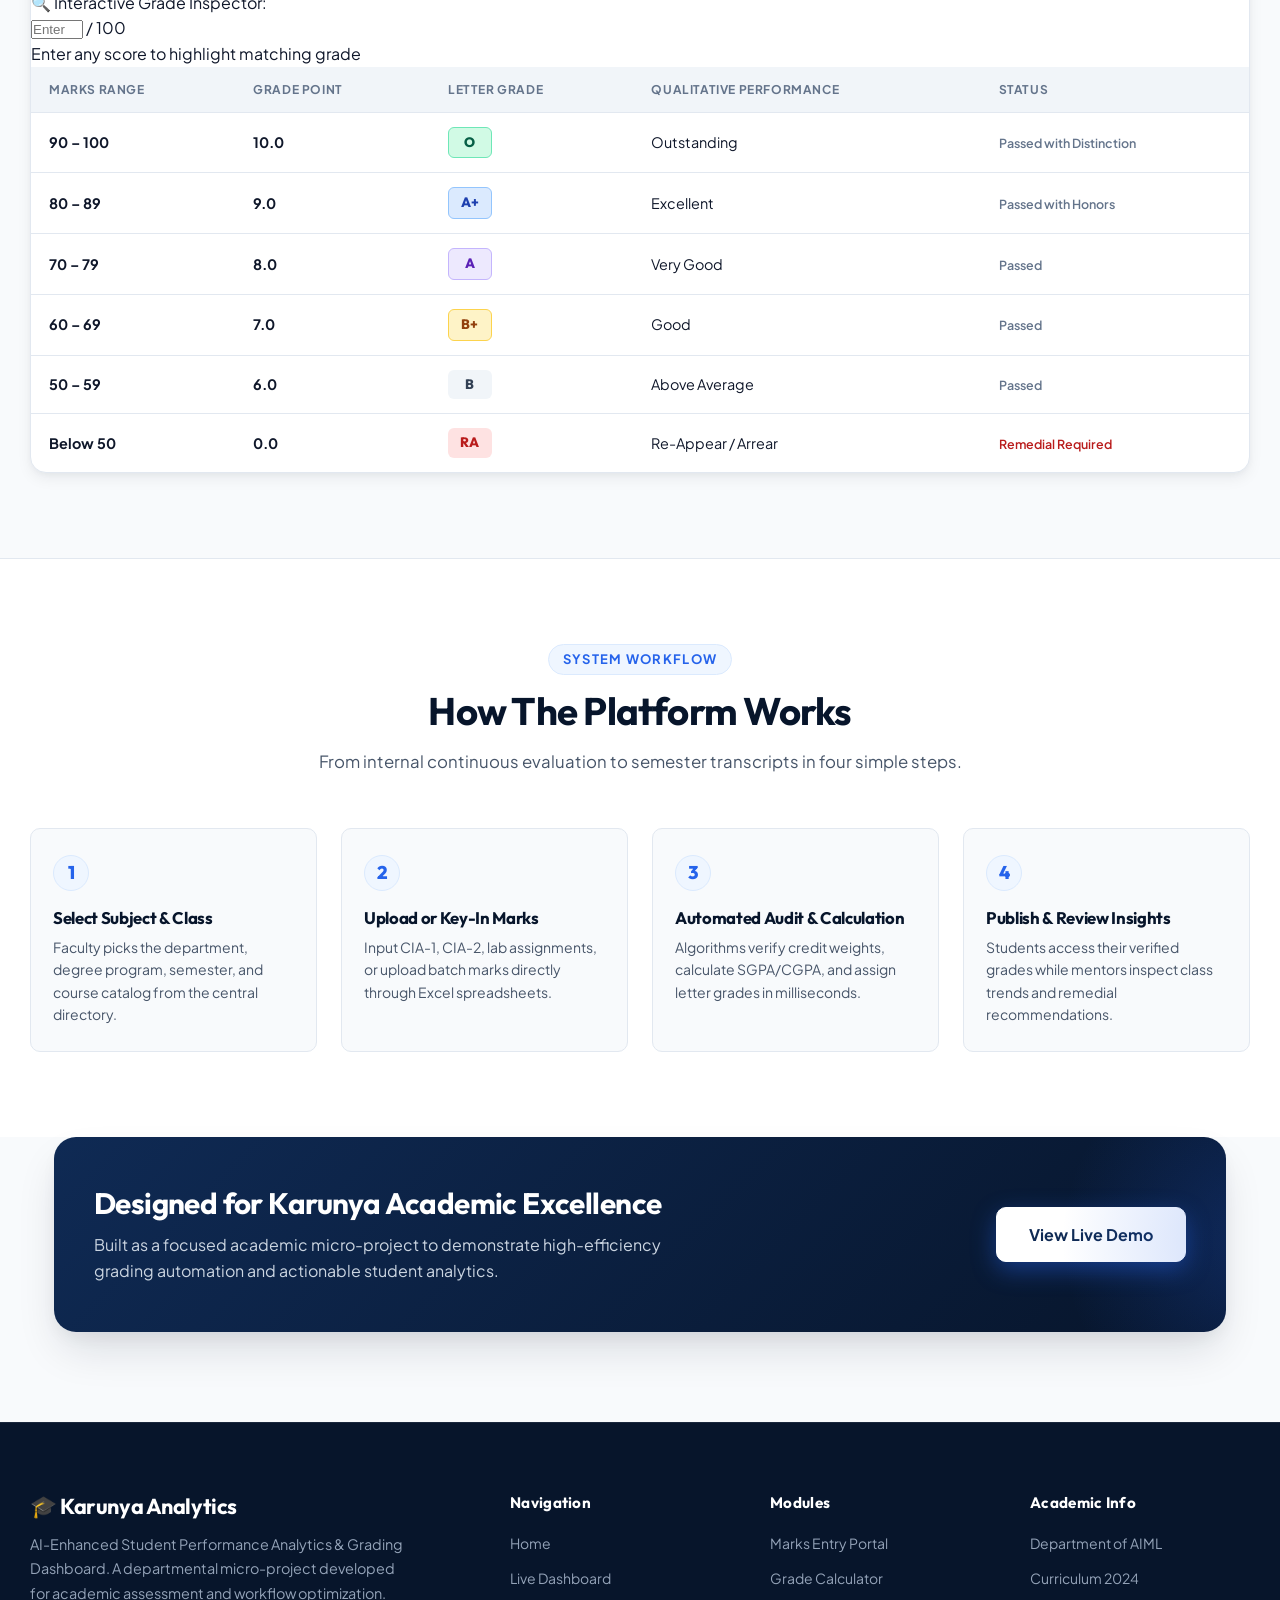
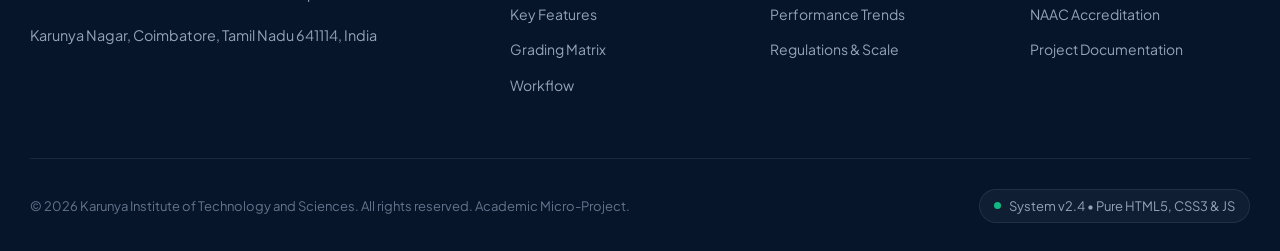
==== commit 7351665b: "feat: add interactive SGPA calculator section, mobile navigation, and theme toggle to index.html" ====
--- a/index.html
+++ b/index.html
@@ -46,48 +46,50 @@
                 </div>
             </a>
 
-            <nav class="navbar" aria-label="Main Navigation">
-                <ul class="nav-links">
+            <nav class="navbar" id="navbar" aria-label="Main Navigation">
+                <ul class="nav-links" id="nav-links">
                     <li><a href="#home" class="active">Home</a></li>
                     <li><a href="#showcase">Dashboard</a></li>
                     <li><a href="#features">Features</a></li>
+                    <li><a href="#calculator">SGPA Calculator</a></li>
                     <li><a href="#grading">Grade Scale</a></li>
                     <li><a href="#workflow">Workflow</a></li>
-                    <li><a href="#about">About</a></li>
+                    <li><a href="#faq">FAQ</a></li>
+                    <!-- Mobile View Action Item -->
+                    <li class="mobile-nav-action">
+                        <button type="button" class="btn-primary w-full" id="mobile-portal-btn">
+                            <span>Open Marks Portal</span>
+                        </button>
+                    </li>
                 </ul>
             </nav>
 
             <div class="nav-actions">
-                <a href="#showcase" class="btn-secondary">View Demo</a>
-                <a href="#features" class="btn-primary">Portal Access</a>
-            </div>
-        </div>
+                <!-- Premium Theme Toggle Button -->
+                <button type="button" class="theme-toggle-btn" id="theme-toggle" aria-label="Toggle Dark or Light Mode" title="Toggle Theme (Dark / Light)">
+                    <span class="theme-icon icon-sun" aria-hidden="true">☀️</span>
+                    <span class="theme-icon icon-moon" aria-hidden="true">🌙</span>
+                </button>
+
+                <a href="#showcase" class="btn-secondary nav-btn-hide-sm">View Demo</a>
+                <button type="button" class="btn-primary" id="open-portal-btn">Portal Access</button>
+
+                <!-- Responsive Mobile Hamburger Toggle -->
+                <button type="button" class="hamburger-btn" id="hamburger-btn" aria-label="Toggle Navigation Menu" aria-expanded="false" aria-controls="nav-links">
+                    <span class="hamburger-bar"></span>
+                    <span class="hamburger-bar"></span>
+                    <span class="hamburger-bar"></span>
+                </button>
+            </div>
+        </div>
+        <!-- Mobile Drawer Backdrop -->
+        <div class="nav-backdrop" id="nav-backdrop" aria-hidden="true"></div>
     </header>
 
     <!-- Hero Section -->
     <section class="hero" id="home">
         <div class="hero-glow-1"></div>
         <div class="hero-glow-2"></div>
-
-        <!-- Ambient Floating Academic Chips (Subtle CSS Keyframe Float) -->
-        <div class="hero-floating-elements" aria-hidden="true">
-            <div class="hero-float-chip chip-1">
-                <span class="chip-icon">✨</span>
-                <span class="chip-text">AI Analytics Active</span>
-            </div>
-            <div class="hero-float-chip chip-2">
-                <span class="chip-icon">🎯</span>
-                <span class="chip-text">10.0 UGC Scale</span>
-            </div>
-            <div class="hero-float-chip chip-3">
-                <span class="chip-icon">📊</span>
-                <span class="chip-text">94.5% Attendance</span>
-            </div>
-            <div class="hero-float-chip chip-4">
-                <span class="chip-icon">🏆</span>
-                <span class="chip-text">O Grade Distinction</span>
-            </div>
-        </div>
         
         <div class="hero-content">
             <div class="badge-wrapper">
@@ -120,23 +122,23 @@
                 </a>
             </div>
 
-            <!-- Key Metrics Strip with Smooth Counter Up Animation -->
-            <div class="stats-strip reveal-on-scroll">
+            <!-- Key Metrics Strip with Live Animated Counters -->
+            <div class="stats-strip">
                 <div class="stat-item">
-                    <div class="stat-num" data-target="10.0" data-decimals="1">0.0 <span>Scale</span></div>
+                    <div class="stat-num"><span class="counter" data-target="10.0" data-decimals="1">10.0</span> <span>Scale</span></div>
                     <div class="stat-label">UGC / AICTE Compliant</div>
                 </div>
                 <div class="stat-item">
-                    <div class="stat-num" data-target="100" data-suffix="%">0% <span>Auto</span></div>
+                    <div class="stat-num"><span class="counter" data-target="100" data-suffix="%">100%</span> <span>Auto</span></div>
                     <div class="stat-label">SGPA & CGPA Calculation</div>
                 </div>
                 <div class="stat-item">
-                    <div class="stat-num" data-target="3" data-suffix="-Tier">0-Tier <span>CIA</span></div>
+                    <div class="stat-num"><span class="counter" data-target="3">3</span>-Tier <span>CIA</span></div>
                     <div class="stat-label">Internals, Quizzes & Model</div>
                 </div>
                 <div class="stat-item">
-                    <div class="stat-num">Instant <span>Export</span></div>
-                    <div class="stat-label">Grade Sheets & Reports</div>
+                    <div class="stat-num"><span class="counter" data-target="99.9" data-decimals="1" data-suffix="%">99.9%</span> <span>Audit</span></div>
+                    <div class="stat-label">Verified Calculation Accuracy</div>
                 </div>
             </div>
         </div>
@@ -170,7 +172,7 @@
                     </div>
                     <div class="student-kpis">
                         <div class="kpi-badge cgpa">
-                            <span class="kpi-val" data-target="8.92" data-decimals="2">0.00</span>
+                            <span class="kpi-val">8.92</span>
                             <span>Current CGPA</span>
                         </div>
                         <div class="kpi-badge standing">
@@ -178,22 +180,16 @@
                             <span>Academic Standing</span>
                         </div>
                         <div class="kpi-badge attendance">
-                            <span class="kpi-val" data-target="94.5" data-suffix="%" data-decimals="1">0.0%</span>
+                            <span class="kpi-val">94.5%</span>
                             <span>Attendance</span>
                         </div>
                     </div>
                 </div>
 
-                <!-- Interactive Subject Selection Hint -->
-                <div class="subject-grid-hint">
-                    <span class="hint-sparkle">✨</span>
-                    <span>Click any course card below to inspect AI performance diagnostics and tailored suggestions</span>
-                </div>
-
-                <!-- Subject Breakdown Mini Cards with Interactive Hover Tilt & Animated Fill -->
+                <!-- Subject Breakdown Mini Cards -->
                 <div class="subject-grid">
                     <!-- Subject 1 -->
-                    <div class="subject-mini-card" tabindex="0" role="button" aria-label="Select Machine Learning">
+                    <div class="subject-mini-card">
                         <div class="subject-meta">
                             <h5>Machine Learning & AI</h5>
                             <span class="grade-pill grade-o">O Grade</span>
@@ -203,12 +199,12 @@
                             <span>Credits: <strong>4.0</strong></span>
                         </div>
                         <div class="progress-track">
-                            <div class="progress-fill fill-emerald" data-width="93"></div>
+                            <div class="progress-fill fill-emerald w-93"></div>
                         </div>
                     </div>
 
                     <!-- Subject 2 -->
-                    <div class="subject-mini-card" tabindex="0" role="button" aria-label="Select Database Management">
+                    <div class="subject-mini-card">
                         <div class="subject-meta">
                             <h5>Database Management</h5>
                             <span class="grade-pill grade-aplus">A+ Grade</span>
@@ -218,12 +214,12 @@
                             <span>Credits: <strong>4.0</strong></span>
                         </div>
                         <div class="progress-track">
-                            <div class="progress-fill fill-blue" data-width="86"></div>
+                            <div class="progress-fill fill-blue w-86"></div>
                         </div>
                     </div>
 
                     <!-- Subject 3 -->
-                    <div class="subject-mini-card" tabindex="0" role="button" aria-label="Select Computer Networks">
+                    <div class="subject-mini-card">
                         <div class="subject-meta">
                             <h5>Computer Networks</h5>
                             <span class="grade-pill grade-aplus">A+ Grade</span>
@@ -233,12 +229,12 @@
                             <span>Credits: <strong>3.0</strong></span>
                         </div>
                         <div class="progress-track">
-                            <div class="progress-fill fill-blue" data-width="82"></div>
+                            <div class="progress-fill fill-blue w-82"></div>
                         </div>
                     </div>
 
                     <!-- Subject 4 -->
-                    <div class="subject-mini-card" tabindex="0" role="button" aria-label="Select Design and Analysis of Algorithms">
+                    <div class="subject-mini-card">
                         <div class="subject-meta">
                             <h5>Design & Analysis of Algorithms</h5>
                             <span class="grade-pill grade-a">A Grade</span>
@@ -248,7 +244,7 @@
                             <span>Credits: <strong>4.0</strong></span>
                         </div>
                         <div class="progress-track">
-                            <div class="progress-fill fill-purple" data-width="76"></div>
+                            <div class="progress-fill fill-purple w-76"></div>
                         </div>
                     </div>
                 </div>
@@ -260,70 +256,13 @@
                         <strong>Academic Performance Insight:</strong> Student demonstrates exceptional conceptual clarity in Data Science & Machine Learning (Top 5% of cohort). Recommendation: Eligible for Honors track elective specialization.
                     </div>
                 </div>
-
-                <!-- Live Interactive SGPA & Grade Point Simulator (Hands-On Microproject Feature) -->
-                <div class="interactive-simulator-card">
-                    <div class="sim-header">
-                        <div class="sim-title-group">
-                            <span class="sim-badge">
-                                <span class="pulse-dot"></span>
-                                Live Interactive Demo
-                            </span>
-                            <h4>Real-Time Grade & SGPA Simulator</h4>
-                        </div>
-                        <span class="sim-sub">Slide or select marks to test dynamic 10-point scale conversion</span>
-                    </div>
-
-                    <div class="sim-body">
-                        <div class="sim-input-zone">
-                            <div class="sim-slider-header">
-                                <label for="simMarksInput" class="sim-label">Continuous Assessment / Total Score:</label>
-                                <div class="sim-score-badge">
-                                    <span id="simScoreValue">88</span> <span class="score-max">/ 100</span>
-                                </div>
-                            </div>
-                            <input type="range" id="simMarksInput" class="sim-range-slider" min="0" max="100" value="88" aria-label="Marks Slider">
-                            
-                            <!-- Quick Score Presets -->
-                            <div class="sim-presets">
-                                <span class="presets-label">Try Scores:</span>
-                                <div class="preset-buttons">
-                                    <button type="button" class="preset-chip" data-score="95">95 (O)</button>
-                                    <button type="button" class="preset-chip active" data-score="88">88 (A+)</button>
-                                    <button type="button" class="preset-chip" data-score="78">78 (A)</button>
-                                    <button type="button" class="preset-chip" data-score="66">66 (B+)</button>
-                                    <button type="button" class="preset-chip" data-score="55">55 (B)</button>
-                                    <button type="button" class="preset-chip" data-score="42">42 (RA)</button>
-                                </div>
-                            </div>
-                        </div>
-
-                        <!-- Reactive Result Metrics -->
-                        <div class="sim-results-grid">
-                            <div class="sim-result-box grade-result">
-                                <span class="result-label">Letter Grade</span>
-                                <div class="sim-grade-pill grade-aplus" id="simGradePill">A+</div>
-                            </div>
-                            <div class="sim-result-box">
-                                <span class="result-label">Grade Point</span>
-                                <div class="sim-point-value" id="simGradePoint">9.0</div>
-                                <span class="result-scale">out of 10.0</span>
-                            </div>
-                            <div class="sim-result-box status-result">
-                                <span class="result-label">Evaluation Standing</span>
-                                <div class="sim-status-pill" id="simStatusPill">Passed with Honors</div>
-                                <div class="sim-remark" id="simRemark">Outstanding academic competence</div>
-                            </div>
-                        </div>
-                    </div>
-                </div>
             </div>
         </div>
     </section>
 
     <!-- Key Features Section -->
     <section class="features" id="features">
-        <div class="section-header reveal-on-scroll">
+        <div class="section-header">
             <span class="section-tag">Core Capabilities</span>
             <h2>Our Key Features</h2>
             <p class="subtitle">
@@ -333,7 +272,7 @@
 
         <div class="cards">
             <!-- Feature 1: Marks Entry -->
-            <div class="card reveal-on-scroll">
+            <div class="card">
                 <div class="card-icon-box icon-blue">
                     ✏️
                 </div>
@@ -351,7 +290,7 @@
             </div>
 
             <!-- Feature 2: Grade Calculation -->
-            <div class="card reveal-on-scroll">
+            <div class="card">
                 <div class="card-icon-box icon-emerald">
                     🧮
                 </div>
@@ -369,7 +308,7 @@
             </div>
 
             <!-- Feature 3: Performance Overview -->
-            <div class="card reveal-on-scroll">
+            <div class="card">
                 <div class="card-icon-box icon-amber">
                     📊
                 </div>
@@ -388,10 +327,96 @@
         </div>
     </section>
 
+    <!-- Interactive SGPA & Grade Calculator Section -->
+    <section class="calculator-section" id="calculator">
+        <div class="calculator-container">
+            <div class="section-header">
+                <span class="section-tag">Interactive Student Tool</span>
+                <h2>Live SGPA & Grade Calculator</h2>
+                <p class="subtitle">
+                    Purpose-built for first-year engineering students. Add your semester courses, credit hours, and expected marks to compute your official semester SGPA and honors standing in real time.
+                </p>
+            </div>
+
+            <div class="calculator-card">
+                <div class="calc-top-bar">
+                    <div class="calc-info">
+                        <h4>Semester Grade Computation Engine</h4>
+                        <p>Karunya 10-Point CBCS Weightage Formula: <code>SGPA = &Sigma;(Credits &times; Grade Points) / &Sigma;Credits</code></p>
+                    </div>
+                    <div class="calc-presets">
+                        <button type="button" class="btn-calc-preset" id="calc-fill-sem1">
+                            <span>⚡ Load Sem 1 Preset</span>
+                        </button>
+                        <button type="button" class="btn-calc-preset btn-preset-clear" id="calc-reset">
+                            <span>🔄 Reset</span>
+                        </button>
+                    </div>
+                </div>
+
+                <div class="calc-table-responsive">
+                    <table class="calc-table" id="calc-table">
+                        <thead>
+                            <tr>
+                                <th>Subject / Course Name</th>
+                                <th>Credits (Ci)</th>
+                                <th>Marks (0–100)</th>
+                                <th>Letter Grade</th>
+                                <th>Grade Points</th>
+                                <th>Action</th>
+                            </tr>
+                        </thead>
+                        <tbody id="calc-rows-container">
+                            <!-- Populated dynamically with reactive rows via script.js -->
+                        </tbody>
+                    </table>
+                </div>
+
+                <div class="calc-actions-strip">
+                    <button type="button" class="btn-add-subject" id="calc-add-row">
+                        <svg width="16" height="16" viewBox="0 0 24 24" fill="none" stroke="currentColor" stroke-width="2.5"><line x1="12" y1="5" x2="12" y2="19"></line><line x1="5" y1="12" x2="19" y2="12"></line></svg>
+                        <span>Add Course Subject</span>
+                    </button>
+                    <span class="calc-hint">💡 Type any marks (0-100) or adjust credits — SGPA calculates automatically</span>
+                </div>
+
+                <!-- Live Results Summary Dashboard Strip -->
+                <div class="calc-summary-panel">
+                    <div class="summary-metric-card metric-sgpa">
+                        <span class="metric-title">Computed SGPA</span>
+                        <div class="metric-value-wrap">
+                            <span class="metric-value" id="calc-result-sgpa">0.00</span>
+                            <span class="metric-scale">/ 10.0</span>
+                        </div>
+                        <span class="standing-pill" id="calc-result-standing">Awaiting Marks</span>
+                    </div>
+
+                    <div class="summary-metric-card">
+                        <span class="metric-title">Total Earned Credits</span>
+                        <span class="metric-value-sm" id="calc-result-credits">0</span>
+                        <span class="metric-subtext">Registered Credit Units</span>
+                    </div>
+
+                    <div class="summary-metric-card">
+                        <span class="metric-title">Equivalent Percentage</span>
+                        <span class="metric-value-sm" id="calc-result-percentage">0.0%</span>
+                        <span class="metric-subtext">Formula: (SGPA - 0.5) &times; 10</span>
+                    </div>
+
+                    <div class="summary-metric-card">
+                        <span class="metric-title">Academic Standing</span>
+                        <span class="metric-value-sm text-emerald" id="calc-result-arrears">All Clear</span>
+                        <span class="metric-subtext" id="calc-result-status-text">0 Re-Appears</span>
+                    </div>
+                </div>
+            </div>
+        </div>
+    </section>
+
     <!-- Karunya 10-Point Grade Reference Scale -->
     <section class="grading-section" id="grading">
         <div class="grading-container">
-            <div class="section-header reveal-on-scroll">
+            <div class="section-header">
                 <span class="section-tag">University Regulations</span>
                 <h2>Karunya 10-Point Grading Scale</h2>
                 <p class="subtitle">
@@ -399,24 +424,29 @@
                 </p>
             </div>
 
-            <div class="grading-table-card reveal-on-scroll">
+            <div class="grading-table-card">
                 <div class="table-header-title">
-                    <div class="table-title-text">
-                        <h4>UG & PG Academic Evaluation Matrix</h4>
-                        <span class="status-pill">Active Grading Standard</span>
-                    </div>
-
-                    <!-- Interactive Quick Grade Row Search -->
-                    <div class="table-quick-lookup">
-                        <span class="lookup-label">Quick Row Finder:</span>
-                        <div class="lookup-input-wrapper">
-                            <input type="number" id="gradeTableSearch" min="0" max="100" placeholder="Type score (e.g. 85)">
-                        </div>
-                        <span class="lookup-status-text" id="lookupStatusText">Type score to highlight row</span>
-                    </div>
-                </div>
+                    <h4>UG &amp; PG Academic Evaluation Matrix</h4>
+                    <span class="status-pill">Active Grading Standard</span>
+                </div>
+
+                <!-- Interactive Live Score Inspector -->
+                <div class="grade-inspector-bar">
+                    <div class="inspector-label">
+                        <span class="inspector-icon">🔍</span>
+                        <span>Interactive Grade Inspector:</span>
+                    </div>
+                    <div class="inspector-input-wrap">
+                        <input type="number" id="grade-score-input" min="0" max="100" placeholder="Enter score e.g. 85" aria-label="Enter score to inspect grade">
+                        <span class="inspector-addon">/ 100</span>
+                    </div>
+                    <div class="inspector-result-badge" id="grade-score-result">
+                        <span>Enter any score to highlight matching grade</span>
+                    </div>
+                </div>
+
                 <div class="grading-table-responsive">
-                    <table class="grading-table" id="gradingTable">
+                    <table class="grading-table" id="grading-scale-table">
                         <thead>
                             <tr>
                                 <th>Marks Range</th>
@@ -427,42 +457,42 @@
                             </tr>
                         </thead>
                         <tbody>
-                            <tr data-min="90" data-max="100" class="grade-row">
+                            <tr data-min="90" data-max="100">
                                 <td><strong>90 – 100</strong></td>
                                 <td><strong>10.0</strong></td>
                                 <td><span class="grade-badge-sm grade-o">O</span></td>
                                 <td>Outstanding</td>
                                 <td><span class="standing-pill">Passed with Distinction</span></td>
                             </tr>
-                            <tr data-min="80" data-max="89" class="grade-row">
+                            <tr data-min="80" data-max="89">
                                 <td><strong>80 – 89</strong></td>
                                 <td><strong>9.0</strong></td>
                                 <td><span class="grade-badge-sm grade-aplus">A+</span></td>
                                 <td>Excellent</td>
                                 <td><span class="standing-pill">Passed with Honors</span></td>
                             </tr>
-                            <tr data-min="70" data-max="79" class="grade-row">
+                            <tr data-min="70" data-max="79">
                                 <td><strong>70 – 79</strong></td>
                                 <td><strong>8.0</strong></td>
                                 <td><span class="grade-badge-sm grade-a">A</span></td>
                                 <td>Very Good</td>
                                 <td><span class="standing-pill">Passed</span></td>
                             </tr>
-                            <tr data-min="60" data-max="69" class="grade-row">
+                            <tr data-min="60" data-max="69">
                                 <td><strong>60 – 69</strong></td>
                                 <td><strong>7.0</strong></td>
                                 <td><span class="grade-badge-sm grade-bplus">B+</span></td>
                                 <td>Good</td>
                                 <td><span class="standing-pill">Passed</span></td>
                             </tr>
-                            <tr data-min="50" data-max="59" class="grade-row">
+                            <tr data-min="50" data-max="59">
                                 <td><strong>50 – 59</strong></td>
                                 <td><strong>6.0</strong></td>
                                 <td><span class="grade-badge-sm grade-b">B</span></td>
                                 <td>Above Average</td>
                                 <td><span class="standing-pill">Passed</span></td>
                             </tr>
-                            <tr data-min="0" data-max="49" class="grade-row">
+                            <tr data-min="0" data-max="49">
                                 <td><strong>Below 50</strong></td>
                                 <td><strong>0.0</strong></td>
                                 <td><span class="grade-badge-sm grade-ra">RA</span></td>
@@ -478,7 +508,7 @@
 
     <!-- 4-Step Academic Workflow -->
     <section class="workflow-section" id="workflow">
-        <div class="section-header reveal-on-scroll">
+        <div class="section-header">
             <span class="section-tag">System Workflow</span>
             <h2>How The Platform Works</h2>
             <p class="subtitle">
@@ -487,25 +517,25 @@
         </div>
 
         <div class="workflow-grid">
-            <div class="step-card reveal-on-scroll">
+            <div class="step-card">
                 <div class="step-number">1</div>
                 <h4>Select Subject & Class</h4>
                 <p>Faculty picks the department, degree program, semester, and course catalog from the central directory.</p>
             </div>
 
-            <div class="step-card reveal-on-scroll">
+            <div class="step-card">
                 <div class="step-number">2</div>
                 <h4>Upload or Key-In Marks</h4>
                 <p>Input CIA-1, CIA-2, lab assignments, or upload batch marks directly through Excel spreadsheets.</p>
             </div>
 
-            <div class="step-card reveal-on-scroll">
+            <div class="step-card">
                 <div class="step-number">3</div>
                 <h4>Automated Audit & Calculation</h4>
                 <p>Algorithms verify credit weights, calculate SGPA/CGPA, and assign letter grades in milliseconds.</p>
             </div>
 
-            <div class="step-card reveal-on-scroll">
+            <div class="step-card">
                 <div class="step-number">4</div>
                 <h4>Publish & Review Insights</h4>
                 <p>Students access their verified grades while mentors inspect class trends and remedial recommendations.</p>
@@ -515,7 +545,7 @@
 
     <!-- Institutional Callout Strip -->
     <div class="callout-banner">
-        <div class="callout-box reveal-on-scroll">
+        <div class="callout-box">
             <div class="callout-content">
                 <h3>Designed for Karunya Academic Excellence</h3>
                 <p>Built as a focused academic micro-project to demonstrate high-efficiency grading automation and actionable student analytics.</p>
@@ -583,18 +613,6 @@
         </div>
     </footer>
 
-    <!-- Floating Back-to-Top Button with Circular Scroll Progress Ring -->
-    <button class="back-to-top" id="backToTopBtn" aria-label="Back to top" title="Scroll to top">
-        <svg class="progress-ring" width="46" height="46" viewBox="0 0 46 46">
-            <circle class="progress-ring-bg" stroke="rgba(37, 99, 235, 0.15)" stroke-width="3.5" fill="transparent" r="20" cx="23" cy="23"/>
-            <circle class="progress-ring-circle" id="scrollProgressCircle" stroke="#2563eb" stroke-width="3.5" stroke-dasharray="125.66" stroke-dashoffset="125.66" stroke-linecap="round" fill="transparent" r="20" cx="23" cy="23"/>
-        </svg>
-        <span class="back-to-top-arrow">↑</span>
-    </button>
-
-    <!-- Standalone Celebration Confetti Canvas (Triggers on 90+ Score) -->
-    <canvas id="confettiCanvas" class="confetti-canvas" aria-hidden="true"></canvas>
-
     <!-- External JavaScript File (Separate JS Architecture) -->
     <script src="script.js" defer></script>
 </body>
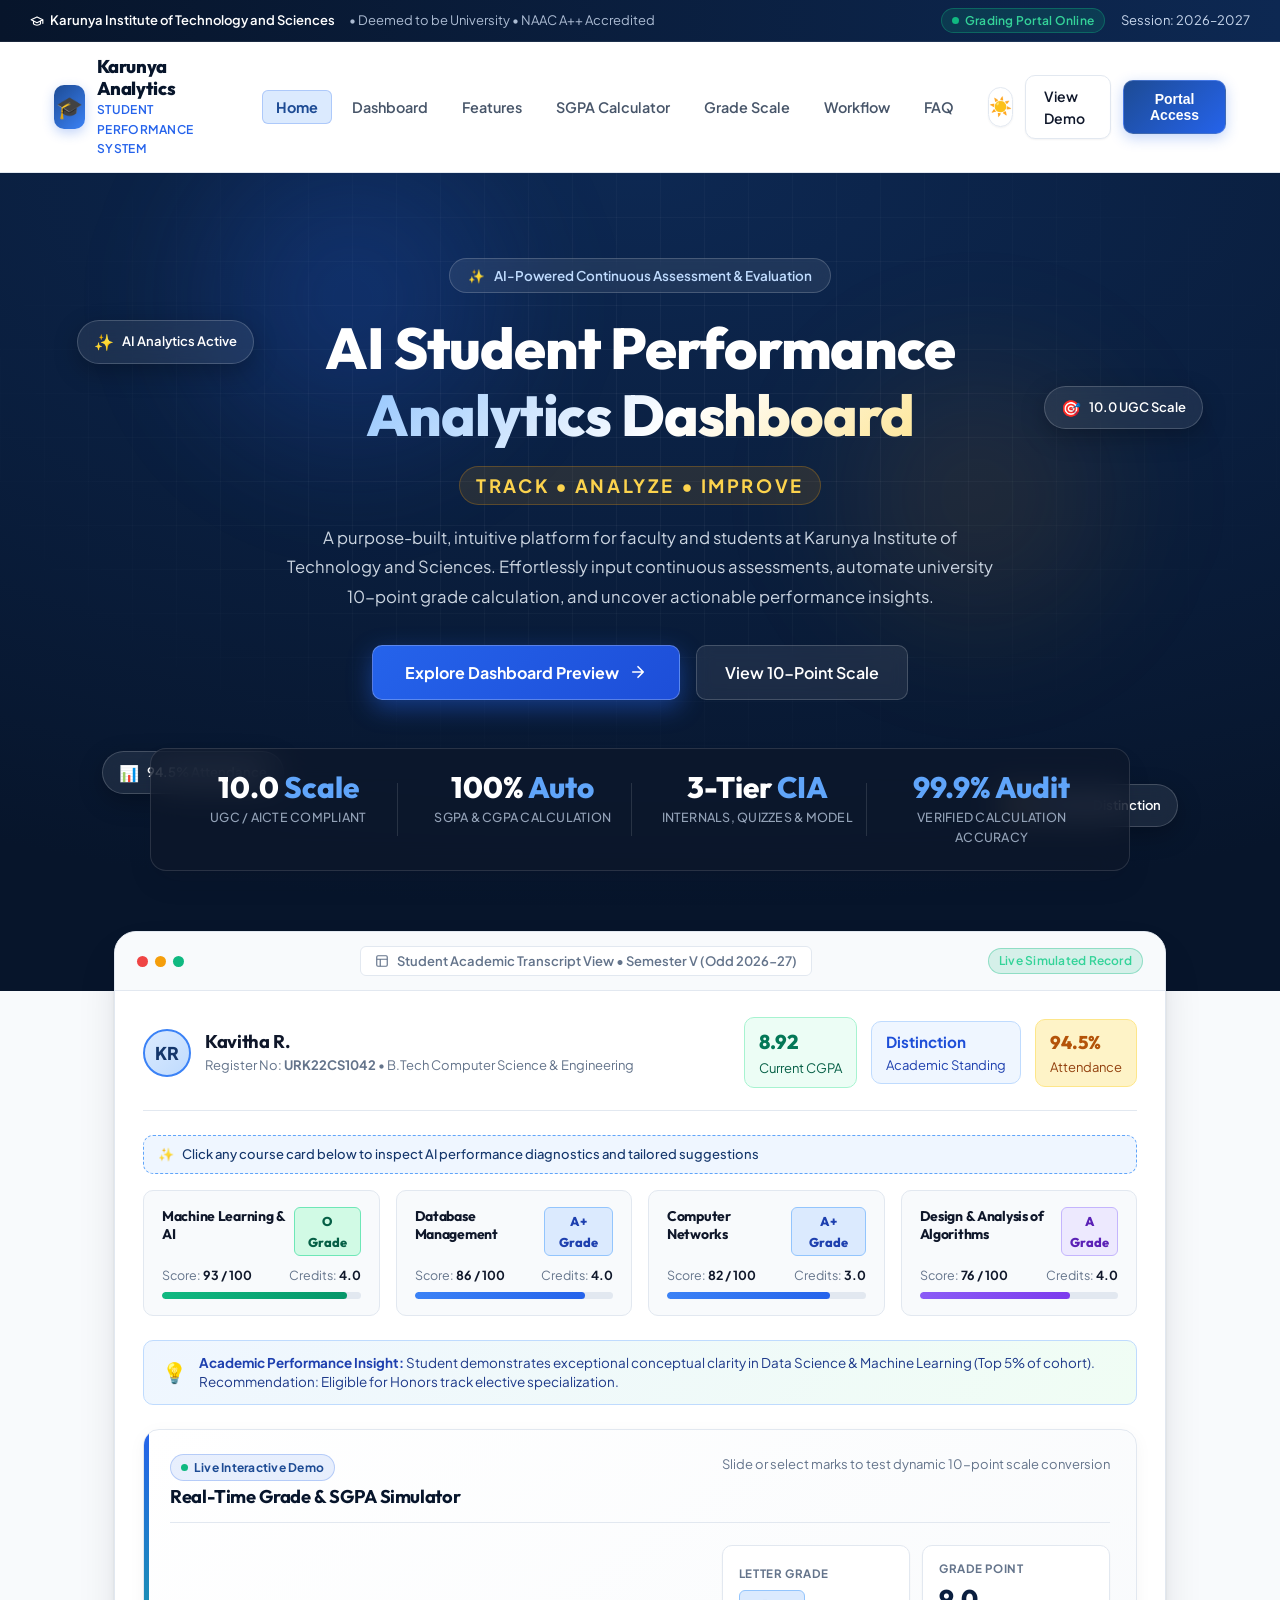
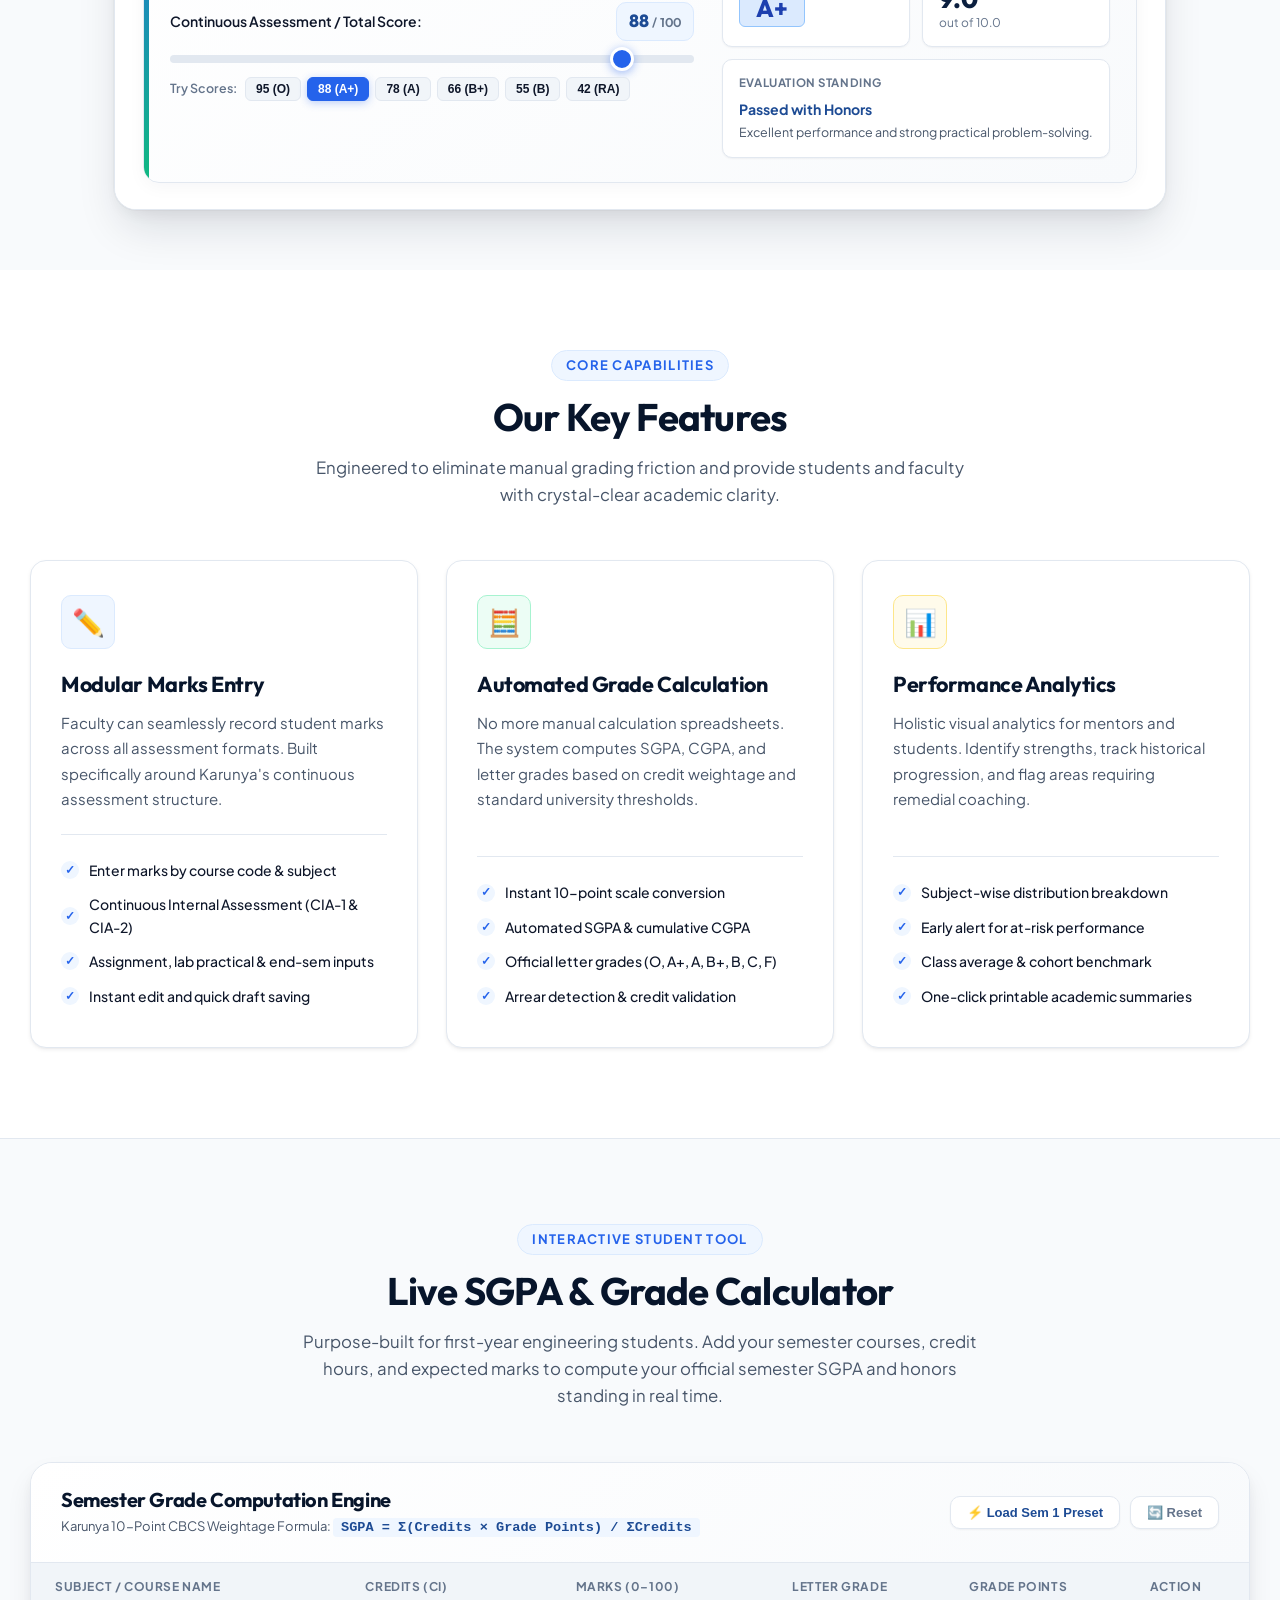
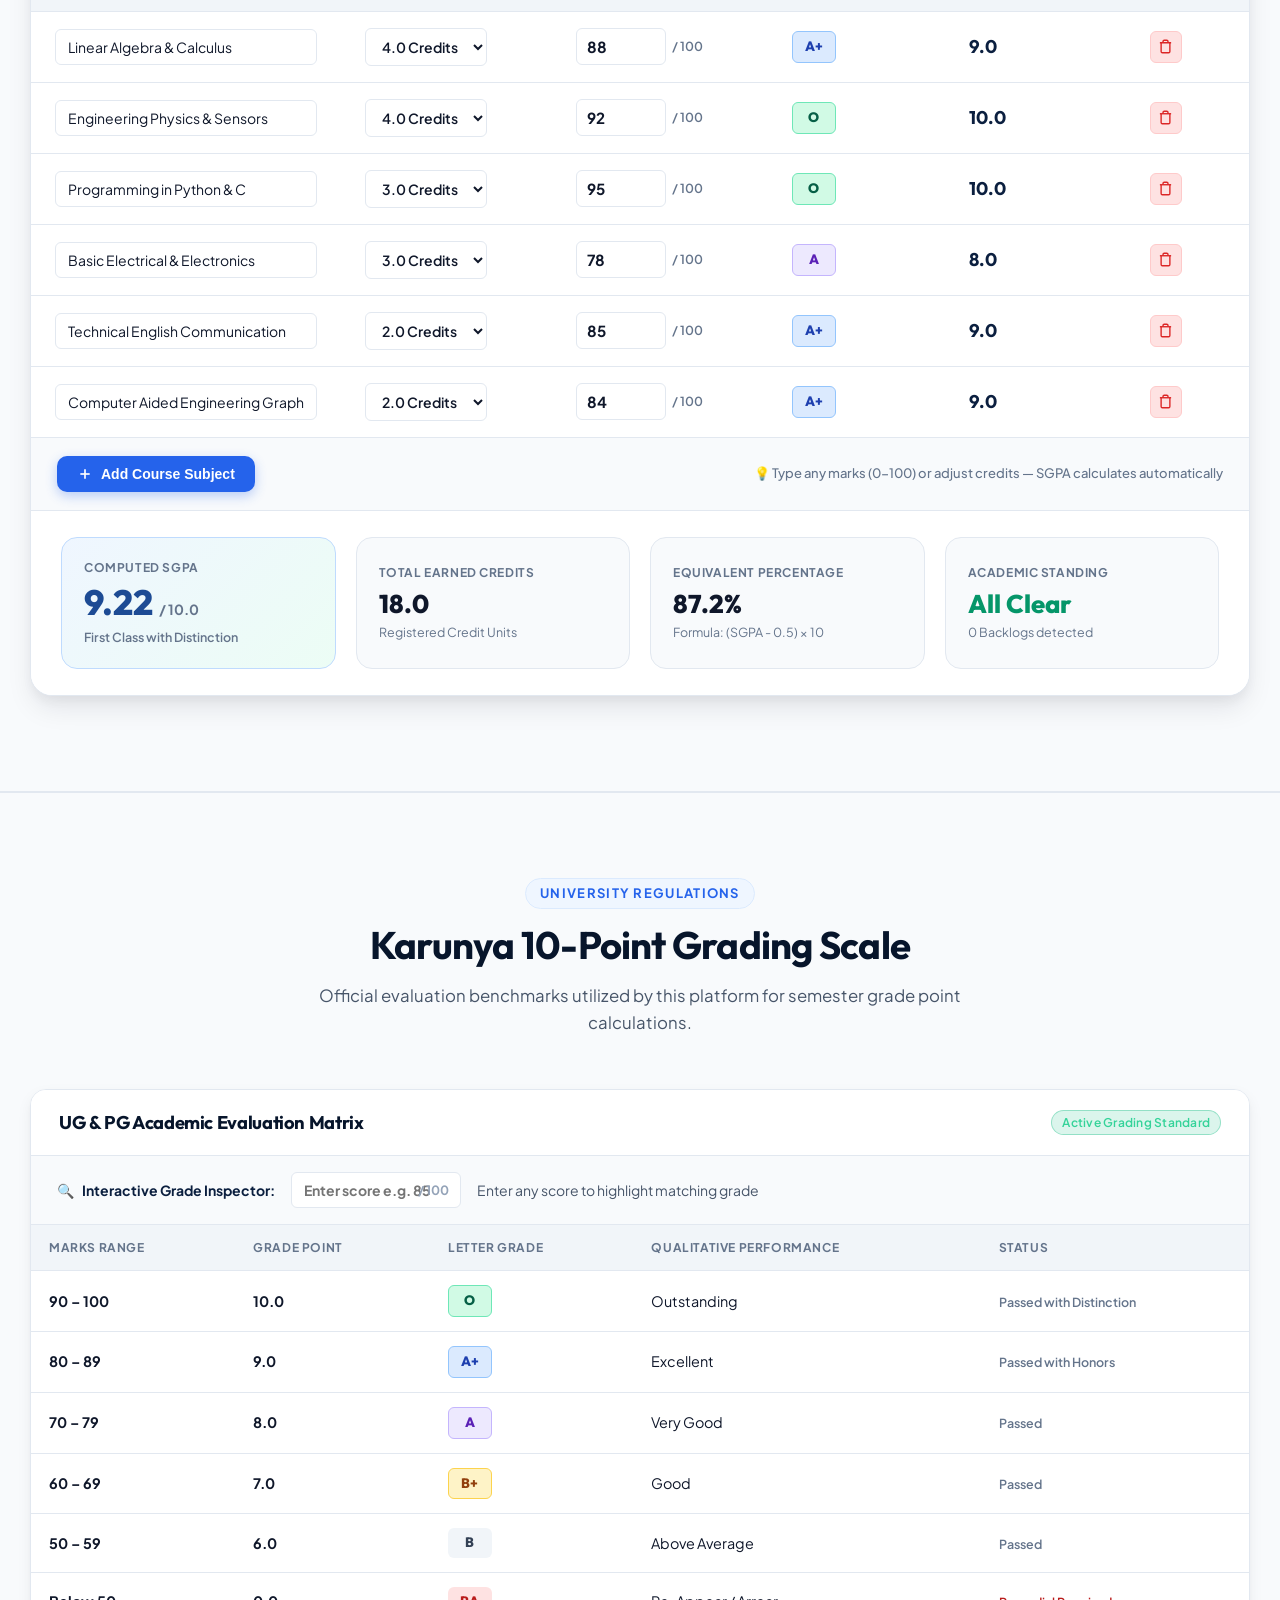
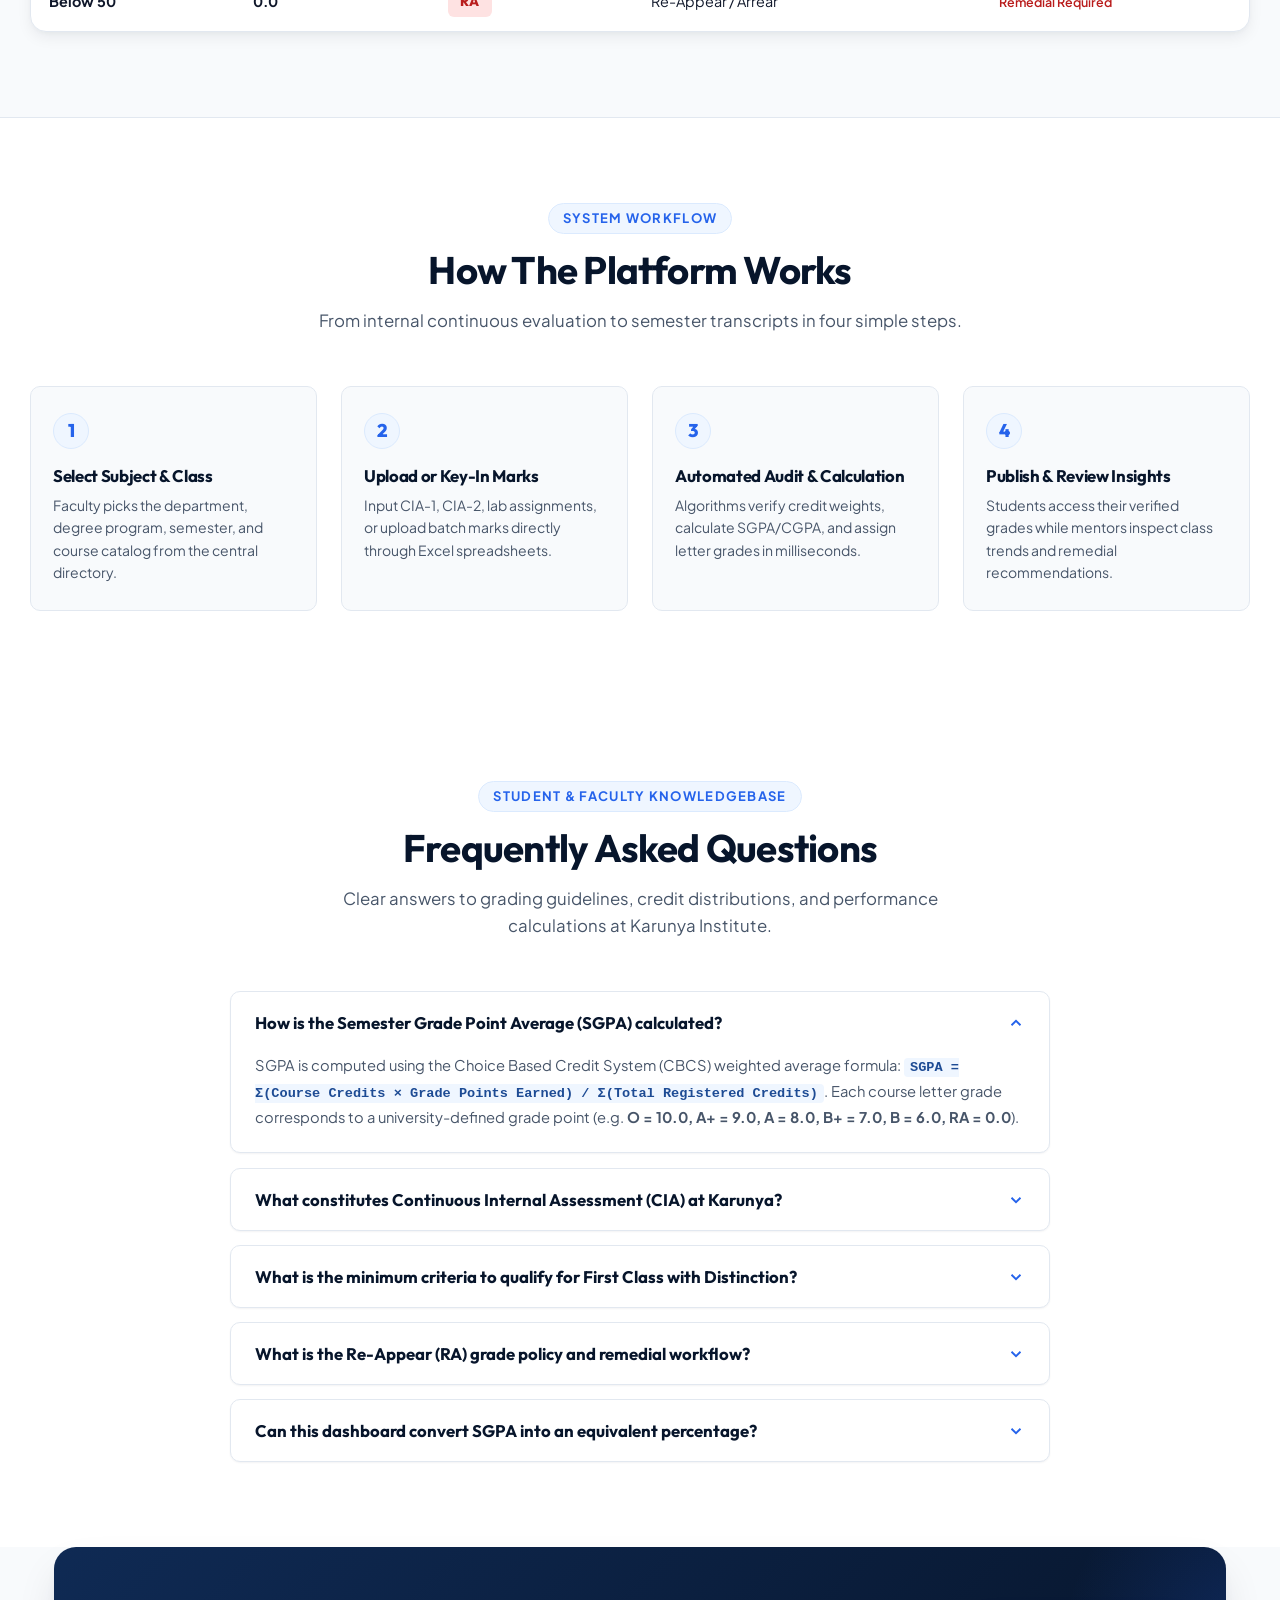
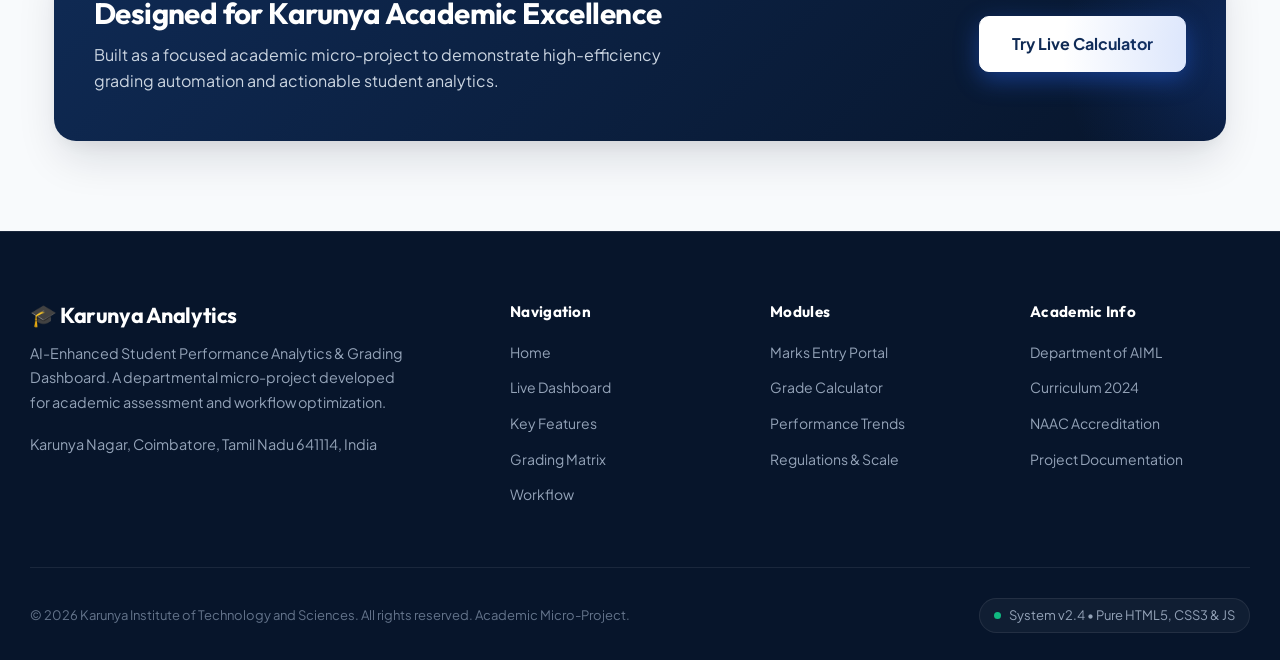
==== commit a82263b4: "Merge and enhance: integrate interactive SGPA calculator, dark mode, modal portal, and responsive st" ====
--- a/index.html
+++ b/index.html
@@ -90,6 +90,26 @@
     <section class="hero" id="home">
         <div class="hero-glow-1"></div>
         <div class="hero-glow-2"></div>
+
+        <!-- Ambient Floating Academic Chips (Subtle CSS Keyframe Float) -->
+        <div class="hero-floating-elements" aria-hidden="true">
+            <div class="hero-float-chip chip-1">
+                <span class="chip-icon">✨</span>
+                <span class="chip-text">AI Analytics Active</span>
+            </div>
+            <div class="hero-float-chip chip-2">
+                <span class="chip-icon">🎯</span>
+                <span class="chip-text">10.0 UGC Scale</span>
+            </div>
+            <div class="hero-float-chip chip-3">
+                <span class="chip-icon">📊</span>
+                <span class="chip-text">94.5% Attendance</span>
+            </div>
+            <div class="hero-float-chip chip-4">
+                <span class="chip-icon">🏆</span>
+                <span class="chip-text">O Grade Distinction</span>
+            </div>
+        </div>
         
         <div class="hero-content">
             <div class="badge-wrapper">
@@ -122,18 +142,18 @@
                 </a>
             </div>
 
-            <!-- Key Metrics Strip with Live Animated Counters -->
+            <!-- Key Metrics Strip -->
             <div class="stats-strip">
                 <div class="stat-item">
-                    <div class="stat-num"><span class="counter" data-target="10.0" data-decimals="1">10.0</span> <span>Scale</span></div>
+                    <div class="stat-num">10.0 <span>Scale</span></div>
                     <div class="stat-label">UGC / AICTE Compliant</div>
                 </div>
                 <div class="stat-item">
-                    <div class="stat-num"><span class="counter" data-target="100" data-suffix="%">100%</span> <span>Auto</span></div>
+                    <div class="stat-num">100% <span>Auto</span></div>
                     <div class="stat-label">SGPA & CGPA Calculation</div>
                 </div>
                 <div class="stat-item">
-                    <div class="stat-num"><span class="counter" data-target="3">3</span>-Tier <span>CIA</span></div>
+                    <div class="stat-num">3-Tier <span>CIA</span></div>
                     <div class="stat-label">Internals, Quizzes & Model</div>
                 </div>
                 <div class="stat-item">
@@ -172,7 +192,7 @@
                     </div>
                     <div class="student-kpis">
                         <div class="kpi-badge cgpa">
-                            <span class="kpi-val">8.92</span>
+                            <span class="kpi-val" data-target="8.92" data-decimals="2">0.00</span>
                             <span>Current CGPA</span>
                         </div>
                         <div class="kpi-badge standing">
@@ -180,16 +200,22 @@
                             <span>Academic Standing</span>
                         </div>
                         <div class="kpi-badge attendance">
-                            <span class="kpi-val">94.5%</span>
+                            <span class="kpi-val" data-target="94.5" data-suffix="%" data-decimals="1">0.0%</span>
                             <span>Attendance</span>
                         </div>
                     </div>
                 </div>
 
-                <!-- Subject Breakdown Mini Cards -->
+                <!-- Interactive Subject Selection Hint -->
+                <div class="subject-grid-hint">
+                    <span class="hint-sparkle">✨</span>
+                    <span>Click any course card below to inspect AI performance diagnostics and tailored suggestions</span>
+                </div>
+
+                <!-- Subject Breakdown Mini Cards with Interactive Hover Tilt & Animated Fill -->
                 <div class="subject-grid">
                     <!-- Subject 1 -->
-                    <div class="subject-mini-card">
+                    <div class="subject-mini-card" tabindex="0" role="button" aria-label="Select Machine Learning">
                         <div class="subject-meta">
                             <h5>Machine Learning & AI</h5>
                             <span class="grade-pill grade-o">O Grade</span>
@@ -199,12 +225,12 @@
                             <span>Credits: <strong>4.0</strong></span>
                         </div>
                         <div class="progress-track">
-                            <div class="progress-fill fill-emerald w-93"></div>
+                            <div class="progress-fill fill-emerald" data-width="93"></div>
                         </div>
                     </div>
 
                     <!-- Subject 2 -->
-                    <div class="subject-mini-card">
+                    <div class="subject-mini-card" tabindex="0" role="button" aria-label="Select Database Management">
                         <div class="subject-meta">
                             <h5>Database Management</h5>
                             <span class="grade-pill grade-aplus">A+ Grade</span>
@@ -214,12 +240,12 @@
                             <span>Credits: <strong>4.0</strong></span>
                         </div>
                         <div class="progress-track">
-                            <div class="progress-fill fill-blue w-86"></div>
+                            <div class="progress-fill fill-blue" data-width="86"></div>
                         </div>
                     </div>
 
                     <!-- Subject 3 -->
-                    <div class="subject-mini-card">
+                    <div class="subject-mini-card" tabindex="0" role="button" aria-label="Select Computer Networks">
                         <div class="subject-meta">
                             <h5>Computer Networks</h5>
                             <span class="grade-pill grade-aplus">A+ Grade</span>
@@ -229,12 +255,12 @@
                             <span>Credits: <strong>3.0</strong></span>
                         </div>
                         <div class="progress-track">
-                            <div class="progress-fill fill-blue w-82"></div>
+                            <div class="progress-fill fill-blue" data-width="82"></div>
                         </div>
                     </div>
 
                     <!-- Subject 4 -->
-                    <div class="subject-mini-card">
+                    <div class="subject-mini-card" tabindex="0" role="button" aria-label="Select Design and Analysis of Algorithms">
                         <div class="subject-meta">
                             <h5>Design & Analysis of Algorithms</h5>
                             <span class="grade-pill grade-a">A Grade</span>
@@ -244,7 +270,7 @@
                             <span>Credits: <strong>4.0</strong></span>
                         </div>
                         <div class="progress-track">
-                            <div class="progress-fill fill-purple w-76"></div>
+                            <div class="progress-fill fill-purple" data-width="76"></div>
                         </div>
                     </div>
                 </div>
@@ -256,13 +282,70 @@
                         <strong>Academic Performance Insight:</strong> Student demonstrates exceptional conceptual clarity in Data Science & Machine Learning (Top 5% of cohort). Recommendation: Eligible for Honors track elective specialization.
                     </div>
                 </div>
+
+                <!-- Live Interactive SGPA & Grade Point Simulator (Hands-On Microproject Feature) -->
+                <div class="interactive-simulator-card">
+                    <div class="sim-header">
+                        <div class="sim-title-group">
+                            <span class="sim-badge">
+                                <span class="pulse-dot"></span>
+                                Live Interactive Demo
+                            </span>
+                            <h4>Real-Time Grade & SGPA Simulator</h4>
+                        </div>
+                        <span class="sim-sub">Slide or select marks to test dynamic 10-point scale conversion</span>
+                    </div>
+
+                    <div class="sim-body">
+                        <div class="sim-input-zone">
+                            <div class="sim-slider-header">
+                                <label for="simMarksInput" class="sim-label">Continuous Assessment / Total Score:</label>
+                                <div class="sim-score-badge">
+                                    <span id="simScoreValue">88</span> <span class="score-max">/ 100</span>
+                                </div>
+                            </div>
+                            <input type="range" id="simMarksInput" class="sim-range-slider" min="0" max="100" value="88" aria-label="Marks Slider">
+                            
+                            <!-- Quick Score Presets -->
+                            <div class="sim-presets">
+                                <span class="presets-label">Try Scores:</span>
+                                <div class="preset-buttons">
+                                    <button type="button" class="preset-chip" data-score="95">95 (O)</button>
+                                    <button type="button" class="preset-chip active" data-score="88">88 (A+)</button>
+                                    <button type="button" class="preset-chip" data-score="78">78 (A)</button>
+                                    <button type="button" class="preset-chip" data-score="66">66 (B+)</button>
+                                    <button type="button" class="preset-chip" data-score="55">55 (B)</button>
+                                    <button type="button" class="preset-chip" data-score="42">42 (RA)</button>
+                                </div>
+                            </div>
+                        </div>
+
+                        <!-- Reactive Result Metrics -->
+                        <div class="sim-results-grid">
+                            <div class="sim-result-box grade-result">
+                                <span class="result-label">Letter Grade</span>
+                                <div class="sim-grade-pill grade-aplus" id="simGradePill">A+</div>
+                            </div>
+                            <div class="sim-result-box">
+                                <span class="result-label">Grade Point</span>
+                                <div class="sim-point-value" id="simGradePoint">9.0</div>
+                                <span class="result-scale">out of 10.0</span>
+                            </div>
+                            <div class="sim-result-box status-result">
+                                <span class="result-label">Evaluation Standing</span>
+                                <div class="sim-status-pill" id="simStatusPill">Passed with Honors</div>
+                                <div class="sim-remark" id="simRemark">Outstanding academic competence</div>
+                            </div>
+                        </div>
+                    </div>
+                </div>
             </div>
         </div>
     </section>
 
     <!-- Key Features Section -->
     <section class="features" id="features">
-        <div class="section-header">
+        <div class="section-header reveal-on-scroll">
             <span class="section-tag">Core Capabilities</span>
             <h2>Our Key Features</h2>
             <p class="subtitle">
@@ -272,7 +355,7 @@
 
         <div class="cards">
             <!-- Feature 1: Marks Entry -->
-            <div class="card">
+            <div class="card reveal-on-scroll">
                 <div class="card-icon-box icon-blue">
                     ✏️
                 </div>
@@ -290,7 +373,7 @@
             </div>
 
             <!-- Feature 2: Grade Calculation -->
-            <div class="card">
+            <div class="card reveal-on-scroll">
                 <div class="card-icon-box icon-emerald">
                     🧮
                 </div>
@@ -308,7 +391,7 @@
             </div>
 
             <!-- Feature 3: Performance Overview -->
-            <div class="card">
+            <div class="card reveal-on-scroll">
                 <div class="card-icon-box icon-amber">
                     📊
                 </div>
@@ -416,7 +499,7 @@
     <!-- Karunya 10-Point Grade Reference Scale -->
     <section class="grading-section" id="grading">
         <div class="grading-container">
-            <div class="section-header">
+            <div class="section-header reveal-on-scroll">
                 <span class="section-tag">University Regulations</span>
                 <h2>Karunya 10-Point Grading Scale</h2>
                 <p class="subtitle">
@@ -424,9 +507,9 @@
                 </p>
             </div>
 
-            <div class="grading-table-card">
+            <div class="grading-table-card reveal-on-scroll">
                 <div class="table-header-title">
-                    <h4>UG &amp; PG Academic Evaluation Matrix</h4>
+                    <h4>UG & PG Academic Evaluation Matrix</h4>
                     <span class="status-pill">Active Grading Standard</span>
                 </div>
 
@@ -446,7 +529,7 @@
                 </div>
 
                 <div class="grading-table-responsive">
-                    <table class="grading-table" id="grading-scale-table">
+                    <table class="grading-table">
                         <thead>
                             <tr>
                                 <th>Marks Range</th>
@@ -457,42 +540,42 @@
                             </tr>
                         </thead>
                         <tbody>
-                            <tr data-min="90" data-max="100">
+                            <tr>
                                 <td><strong>90 – 100</strong></td>
                                 <td><strong>10.0</strong></td>
                                 <td><span class="grade-badge-sm grade-o">O</span></td>
                                 <td>Outstanding</td>
                                 <td><span class="standing-pill">Passed with Distinction</span></td>
                             </tr>
-                            <tr data-min="80" data-max="89">
+                            <tr>
                                 <td><strong>80 – 89</strong></td>
                                 <td><strong>9.0</strong></td>
                                 <td><span class="grade-badge-sm grade-aplus">A+</span></td>
                                 <td>Excellent</td>
                                 <td><span class="standing-pill">Passed with Honors</span></td>
                             </tr>
-                            <tr data-min="70" data-max="79">
+                            <tr>
                                 <td><strong>70 – 79</strong></td>
                                 <td><strong>8.0</strong></td>
                                 <td><span class="grade-badge-sm grade-a">A</span></td>
                                 <td>Very Good</td>
                                 <td><span class="standing-pill">Passed</span></td>
                             </tr>
-                            <tr data-min="60" data-max="69">
+                            <tr>
                                 <td><strong>60 – 69</strong></td>
                                 <td><strong>7.0</strong></td>
                                 <td><span class="grade-badge-sm grade-bplus">B+</span></td>
                                 <td>Good</td>
                                 <td><span class="standing-pill">Passed</span></td>
                             </tr>
-                            <tr data-min="50" data-max="59">
+                            <tr>
                                 <td><strong>50 – 59</strong></td>
                                 <td><strong>6.0</strong></td>
                                 <td><span class="grade-badge-sm grade-b">B</span></td>
                                 <td>Above Average</td>
                                 <td><span class="standing-pill">Passed</span></td>
                             </tr>
-                            <tr data-min="0" data-max="49">
+                            <tr>
                                 <td><strong>Below 50</strong></td>
                                 <td><strong>0.0</strong></td>
                                 <td><span class="grade-badge-sm grade-ra">RA</span></td>
@@ -508,7 +591,7 @@
 
     <!-- 4-Step Academic Workflow -->
     <section class="workflow-section" id="workflow">
-        <div class="section-header">
+        <div class="section-header reveal-on-scroll">
             <span class="section-tag">System Workflow</span>
             <h2>How The Platform Works</h2>
             <p class="subtitle">
@@ -517,25 +600,25 @@
         </div>
 
         <div class="workflow-grid">
-            <div class="step-card">
+            <div class="step-card reveal-on-scroll">
                 <div class="step-number">1</div>
                 <h4>Select Subject & Class</h4>
                 <p>Faculty picks the department, degree program, semester, and course catalog from the central directory.</p>
             </div>
 
-            <div class="step-card">
+            <div class="step-card reveal-on-scroll">
                 <div class="step-number">2</div>
                 <h4>Upload or Key-In Marks</h4>
                 <p>Input CIA-1, CIA-2, lab assignments, or upload batch marks directly through Excel spreadsheets.</p>
             </div>
 
-            <div class="step-card">
+            <div class="step-card reveal-on-scroll">
                 <div class="step-number">3</div>
                 <h4>Automated Audit & Calculation</h4>
                 <p>Algorithms verify credit weights, calculate SGPA/CGPA, and assign letter grades in milliseconds.</p>
             </div>
 
-            <div class="step-card">
+            <div class="step-card reveal-on-scroll">
                 <div class="step-number">4</div>
                 <h4>Publish & Review Insights</h4>
                 <p>Students access their verified grades while mentors inspect class trends and remedial recommendations.</p>
@@ -543,15 +626,98 @@
         </div>
     </section>
 
+    <!-- Interactive Academic FAQ Accordion Section -->
+    <section class="faq-section" id="faq">
+        <div class="faq-container">
+            <div class="section-header reveal-on-scroll">
+                <span class="section-tag">Student &amp; Faculty Knowledgebase</span>
+                <h2>Frequently Asked Questions</h2>
+                <p class="subtitle">
+                    Clear answers to grading guidelines, credit distributions, and performance calculations at Karunya Institute.
+                </p>
+            </div>
+
+            <div class="faq-accordion" id="faq-accordion">
+                <!-- FAQ Item 1 -->
+                <div class="faq-item active reveal-on-scroll">
+                    <button type="button" class="faq-question" aria-expanded="true">
+                        <span>How is the Semester Grade Point Average (SGPA) calculated?</span>
+                        <svg class="faq-chevron" width="18" height="18" viewBox="0 0 24 24" fill="none" stroke="currentColor" stroke-width="2.5"><polyline points="6 9 12 15 18 9"></polyline></svg>
+                    </button>
+                    <div class="faq-answer">
+                        <p>
+                            SGPA is computed using the Choice Based Credit System (CBCS) weighted average formula:
+                            <code>SGPA = &Sigma;(Course Credits &times; Grade Points Earned) / &Sigma;(Total Registered Credits)</code>.
+                            Each course letter grade corresponds to a university-defined grade point (e.g. <strong>O = 10.0, A+ = 9.0, A = 8.0, B+ = 7.0, B = 6.0, RA = 0.0</strong>).
+                        </p>
+                    </div>
+                </div>
+
+                <!-- FAQ Item 2 -->
+                <div class="faq-item reveal-on-scroll">
+                    <button type="button" class="faq-question" aria-expanded="false">
+                        <span>What constitutes Continuous Internal Assessment (CIA) at Karunya?</span>
+                        <svg class="faq-chevron" width="18" height="18" viewBox="0 0 24 24" fill="none" stroke="currentColor" stroke-width="2.5"><polyline points="6 9 12 15 18 9"></polyline></svg>
+                    </button>
+                    <div class="faq-answer">
+                        <p>
+                            CIA is a comprehensive evaluation structure comprising internal assessments:
+                            <strong>CIA-1 (25%)</strong>, <strong>CIA-2 (25%)</strong>, <strong>Quizzes / Assignments / Lab Assessments (20%)</strong>, and the <strong>End-Semester Examination (30%)</strong>. This ensures students are evaluated consistently across the semester.
+                        </p>
+                    </div>
+                </div>
+
+                <!-- FAQ Item 3 -->
+                <div class="faq-item reveal-on-scroll">
+                    <button type="button" class="faq-question" aria-expanded="false">
+                        <span>What is the minimum criteria to qualify for First Class with Distinction?</span>
+                        <svg class="faq-chevron" width="18" height="18" viewBox="0 0 24 24" fill="none" stroke="currentColor" stroke-width="2.5"><polyline points="6 9 12 15 18 9"></polyline></svg>
+                    </button>
+                    <div class="faq-answer">
+                        <p>
+                            To graduate with <strong>First Class with Distinction</strong>, a student must secure a cumulative CGPA of <strong>8.50 or higher</strong>, clear all courses in the first attempt without any backlogs, and complete the degree program within the standard stipulated duration.
+                        </p>
+                    </div>
+                </div>
+
+                <!-- FAQ Item 4 -->
+                <div class="faq-item reveal-on-scroll">
+                    <button type="button" class="faq-question" aria-expanded="false">
+                        <span>What is the Re-Appear (RA) grade policy and remedial workflow?</span>
+                        <svg class="faq-chevron" width="18" height="18" viewBox="0 0 24 24" fill="none" stroke="currentColor" stroke-width="2.5"><polyline points="6 9 12 15 18 9"></polyline></svg>
+                    </button>
+                    <div class="faq-answer">
+                        <p>
+                            A total score below 50 marks results in an <strong>RA (Re-Appear / Arrear)</strong> grade with 0.0 grade points. The student is flagged for remedial mentorship sessions and must re-appear during supplementary or subsequent semester examinations.
+                        </p>
+                    </div>
+                </div>
+
+                <!-- FAQ Item 5 -->
+                <div class="faq-item reveal-on-scroll">
+                    <button type="button" class="faq-question" aria-expanded="false">
+                        <span>Can this dashboard convert SGPA into an equivalent percentage?</span>
+                        <svg class="faq-chevron" width="18" height="18" viewBox="0 0 24 24" fill="none" stroke="currentColor" stroke-width="2.5"><polyline points="6 9 12 15 18 9"></polyline></svg>
+                    </button>
+                    <div class="faq-answer">
+                        <p>
+                            Yes. In compliance with university and UGC standards, the equivalent percentage is computed as <code>Percentage (%) = (SGPA - 0.5) &times; 10</code>. Our interactive calculator displays this instantly for placement and higher education readiness.
+                        </p>
+                    </div>
+                </div>
+            </div>
+        </div>
+    </section>
+
     <!-- Institutional Callout Strip -->
     <div class="callout-banner">
-        <div class="callout-box">
+        <div class="callout-box reveal-on-scroll">
             <div class="callout-content">
                 <h3>Designed for Karunya Academic Excellence</h3>
                 <p>Built as a focused academic micro-project to demonstrate high-efficiency grading automation and actionable student analytics.</p>
             </div>
-            <a href="#showcase" class="btn-hero-primary btn-callout">
-                <span>View Live Demo</span>
+            <a href="#calculator" class="btn-hero-primary btn-callout">
+                <span>Try Live Calculator</span>
             </a>
         </div>
     </div>
@@ -613,6 +779,105 @@
         </div>
     </footer>
 
+    <!-- Floating Back-to-Top Button with Circular Scroll Progress Ring -->
+    <button class="back-to-top" id="backToTopBtn" aria-label="Back to top" title="Scroll to top">
+        <svg class="progress-ring" width="46" height="46" viewBox="0 0 46 46">
+            <circle class="progress-ring-bg" stroke="rgba(37, 99, 235, 0.15)" stroke-width="3.5" fill="transparent" r="20" cx="23" cy="23"/>
+            <circle class="progress-ring-circle" id="scrollProgressCircle" stroke="#2563eb" stroke-width="3.5" stroke-dasharray="125.66" stroke-dashoffset="125.66" stroke-linecap="round" fill="transparent" r="20" cx="23" cy="23"/>
+        </svg>
+        <span class="back-to-top-arrow">↑</span>
+    </button>
+
+    <!-- Interactive Simulated Marks Entry Modal (Portal Access) -->
+    <div class="modal-backdrop" id="portal-modal" aria-hidden="true" role="dialog" aria-labelledby="modal-title">
+        <div class="modal-dialog">
+            <div class="modal-header">
+                <div class="modal-title-wrap">
+                    <div class="modal-icon">📝</div>
+                    <div>
+                        <h3 id="modal-title">CIA Continuous Evaluation Entry Portal</h3>
+                        <p>Simulate faculty recording marks for student continuous assessment</p>
+                    </div>
+                </div>
+                <button type="button" class="modal-close-btn" id="modal-close-btn" aria-label="Close Portal Modal">&times;</button>
+            </div>
+
+            <form class="modal-body" id="modal-marks-form">
+                <div class="form-row form-row-2">
+                    <div class="form-group">
+                        <label for="student-reg">Register Number</label>
+                        <input type="text" id="student-reg" value="URK22CS1042" placeholder="e.g. URK24CS1001" required>
+                    </div>
+                    <div class="form-group">
+                        <label for="student-name">Student Full Name</label>
+                        <input type="text" id="student-name" value="Kavitha R." placeholder="Student Name" required>
+                    </div>
+                </div>
+
+                <div class="form-row">
+                    <div class="form-group">
+                        <label for="course-select">Select Academic Course</label>
+                        <select id="course-select" required>
+                            <option value="Machine Learning & AI" data-credits="4">24CS201 - Machine Learning & AI (4 Credits)</option>
+                            <option value="Database Management" data-credits="4">24CS202 - Database Management (4 Credits)</option>
+                            <option value="Computer Networks" data-credits="3">24CS203 - Computer Networks (3 Credits)</option>
+                            <option value="Design & Analysis of Algorithms" data-credits="4">24CS204 - Design & Analysis of Algorithms (4 Credits)</option>
+                            <option value="Discrete Mathematics" data-credits="4">24MA201 - Discrete Mathematics (4 Credits)</option>
+                        </select>
+                    </div>
+                </div>
+
+                <div class="form-marks-grid">
+                    <div class="form-group">
+                        <label for="mark-cia1">CIA-1 (Max 25)</label>
+                        <input type="number" id="mark-cia1" min="0" max="25" value="23" required>
+                    </div>
+                    <div class="form-group">
+                        <label for="mark-cia2">CIA-2 (Max 25)</label>
+                        <input type="number" id="mark-cia2" min="0" max="25" value="22" required>
+                    </div>
+                    <div class="form-group">
+                        <label for="mark-quiz">Quizzes (Max 20)</label>
+                        <input type="number" id="mark-quiz" min="0" max="20" value="19" required>
+                    </div>
+                    <div class="form-group">
+                        <label for="mark-endsem">End-Sem / Model (Max 30)</label>
+                        <input type="number" id="mark-endsem" min="0" max="30" value="28" required>
+                    </div>
+                </div>
+
+                <!-- Real-time Preview Pill Inside Modal -->
+                <div class="modal-preview-bar">
+                    <div class="preview-item">
+                        <span>Total Score:</span>
+                        <strong id="modal-score-preview">92 / 100</strong>
+                    </div>
+                    <div class="preview-item">
+                        <span>Predicted Grade:</span>
+                        <span class="grade-badge-sm grade-o" id="modal-grade-preview">O (10.0)</span>
+                    </div>
+                    <div class="preview-item">
+                        <span>Result Status:</span>
+                        <span class="standing-pill" id="modal-standing-preview">Passed with Distinction</span>
+                    </div>
+                </div>
+
+                <div class="modal-footer">
+                    <button type="button" class="btn-secondary" id="modal-cancel-btn">Cancel</button>
+                    <button type="submit" class="btn-primary">
+                        <span>✓ Save &amp; Record Marks</span>
+                    </button>
+                </div>
+            </form>
+        </div>
+    </div>
+
+    <!-- Global Toast Notifications Container -->
+    <div class="toast-container" id="toast-container" aria-live="polite" aria-atomic="true"></div>
+
+    <!-- Standalone Celebration Confetti Canvas (Triggers on 90+ Score) -->
+    <canvas id="confettiCanvas" class="confetti-canvas" aria-hidden="true"></canvas>
+
     <!-- External JavaScript File (Separate JS Architecture) -->
     <script src="script.js" defer></script>
 </body>
--- a/style.css
+++ b/style.css
@@ -1341,15 +1341,11 @@
   }
   
   .nav-container {
-    flex-wrap: wrap;
+    padding: 12px 18px;
   }
   
-  .nav-links {
-    order: 3;
-    width: 100%;
-    justify-content: center;
-    overflow-x: auto;
-    padding: 8px 0;
+  .nav-btn-hide-sm {
+    display: none;
   }
   
   .hero {
@@ -2028,4 +2024,2633 @@
   height: 100vh;
   pointer-events: none;
   z-index: 10000;
+}
+
+
+/* ==========================================================================
+   ACADEMIC MICRO-PROJECT: PREMIUM SAAS UI/UX ENHANCEMENTS & RESPONSIVENESS
+   Features:
+   1. Dynamic Dark / Light Mode Theming System (Tokens & Component Overrides)
+   2. Theme Toggle Switcher with Animated Sun & Moon Icons
+   3. Responsive Mobile Drawer Navigation & Animated Hamburger Button
+   4. Interactive CBCS SGPA & Grade Calculator Section & Result Cards
+   5. Interactive Grade Inspector Search Bar
+   6. Academic FAQ Accordion with Smooth Expansion & Chevron Rotation
+   7. Continuous Assessment (CIA) Marks Entry Portal Modal
+   8. Global Floating Toast Notifications System
+   9. Device-Agnostic Responsive Layouts (320px to 4K, Short & Tall Viewports)
+   ========================================================================== */
+
+/* --- 1. Dark Mode Design Tokens --- */
+[data-theme="dark"] {
+  --bg-page: #080d1a;
+  --bg-surface: #0f172a;
+  --bg-subtle: #162033;
+  --bg-card: #0f172a;
+
+  --border-light: rgba(255, 255, 255, 0.08);
+  --border-subtle: rgba(255, 255, 255, 0.16);
+  --border-focus: #60a5fa;
+
+  --text-main: #f8fafc;
+  --text-muted: #94a3b8;
+  --text-subtle: #64748b;
+  --text-light: #475569;
+
+  --primary-50: rgba(37, 99, 235, 0.12);
+  --primary-100: rgba(37, 99, 235, 0.22);
+
+  --shadow-xs: 0 1px 2px rgba(0, 0, 0, 0.3);
+  --shadow-sm: 0 2px 6px rgba(0, 0, 0, 0.4);
+  --shadow-md: 0 6px 18px rgba(0, 0, 0, 0.45);
+  --shadow-lg: 0 14px 32px rgba(0, 0, 0, 0.55);
+  --shadow-xl: 0 24px 50px rgba(0, 0, 0, 0.65);
+}
+
+/* Dark Mode Component Overrides */
+[data-theme="dark"] .header-nav {
+  background: rgba(11, 17, 32, 0.88);
+  border-bottom: 1px solid rgba(255, 255, 255, 0.08);
+}
+
+[data-theme="dark"] .brand-text h1 {
+  color: #ffffff;
+}
+
+[data-theme="dark"] .nav-links li a {
+  color: #94a3b8;
+}
+
+[data-theme="dark"] .nav-links li a:hover {
+  color: #60a5fa;
+  background-color: rgba(37, 99, 235, 0.15);
+}
+
+[data-theme="dark"] .nav-links li a.active {
+  color: #93c5fd;
+  background-color: rgba(37, 99, 235, 0.25);
+  box-shadow: inset 0 0 0 1px rgba(96, 165, 250, 0.3);
+}
+
+[data-theme="dark"] .btn-secondary {
+  background-color: #162033;
+  color: #f8fafc;
+  border-color: rgba(255, 255, 255, 0.12);
+}
+
+[data-theme="dark"] .btn-secondary:hover {
+  background-color: #1e293b;
+  border-color: rgba(255, 255, 255, 0.22);
+}
+
+[data-theme="dark"] .dashboard-mockup,
+[data-theme="dark"] .card,
+[data-theme="dark"] .step-card,
+[data-theme="dark"] .grading-table-card,
+[data-theme="dark"] .calculator-card,
+[data-theme="dark"] .faq-item,
+[data-theme="dark"] .modal-dialog {
+  background-color: #0f172a;
+  border-color: rgba(255, 255, 255, 0.08);
+}
+
+[data-theme="dark"] .mockup-header,
+[data-theme="dark"] .mockup-body,
+[data-theme="dark"] .table-header-title {
+  background: #0f172a;
+}
+
+[data-theme="dark"] .mockup-title {
+  background: #162033;
+  color: #cbd5e1;
+  border-color: rgba(255, 255, 255, 0.08);
+}
+
+[data-theme="dark"] .subject-mini-card {
+  background: #131d33;
+  border-color: rgba(255, 255, 255, 0.08);
+}
+
+[data-theme="dark"] .subject-mini-card:hover {
+  background: #162033;
+  border-color: var(--primary-500);
+}
+
+[data-theme="dark"] .subject-meta h5,
+[data-theme="dark"] .subject-scores strong,
+[data-theme="dark"] .student-details h4,
+[data-theme="dark"] .card h3,
+[data-theme="dark"] .step-card h4,
+[data-theme="dark"] .table-header-title h4,
+[data-theme="dark"] .section-header h2 {
+  color: #f8fafc;
+}
+
+[data-theme="dark"] .features,
+[data-theme="dark"] .workflow-section,
+[data-theme="dark"] .grading-section,
+[data-theme="dark"] .calculator-section,
+[data-theme="dark"] .faq-section {
+  background-color: var(--bg-page);
+  border-color: rgba(255, 255, 255, 0.06);
+}
+
+[data-theme="dark"] .grading-table th {
+  background: #162033;
+  color: #94a3b8;
+  border-color: rgba(255, 255, 255, 0.08);
+}
+
+[data-theme="dark"] .grading-table td {
+  border-color: rgba(255, 255, 255, 0.06);
+  color: #cbd5e1;
+}
+
+[data-theme="dark"] .grading-table tr:hover {
+  background-color: rgba(255, 255, 255, 0.03);
+}
+
+[data-theme="dark"] .grading-table tr.row-active {
+  background-color: rgba(37, 99, 235, 0.18) !important;
+}
+
+[data-theme="dark"] .grade-row.row-active td {
+  color: #ffffff;
+}
+
+[data-theme="dark"] .card-list li {
+  color: #cbd5e1;
+}
+
+[data-theme="dark"] .back-to-top {
+  background: #162033;
+  border-color: rgba(255, 255, 255, 0.14);
+  box-shadow: 0 8px 24px rgba(0, 0, 0, 0.4);
+}
+
+[data-theme="dark"] .mockup-insight-banner {
+  background: linear-gradient(135deg, rgba(37, 99, 235, 0.15) 0%, rgba(16, 185, 129, 0.15) 100%);
+  border-color: rgba(37, 99, 235, 0.3);
+}
+
+[data-theme="dark"] .mockup-insight-banner .insight-text {
+  color: #93c5fd;
+}
+
+[data-theme="dark"] .mockup-insight-banner .insight-text strong {
+  color: #bfdbfe;
+}
+
+
+/* --- 2. Theme Toggle Switcher Button --- */
+.theme-toggle-btn {
+  width: 40px;
+  height: 40px;
+  border-radius: var(--radius-full);
+  background: rgba(255, 255, 255, 0.8);
+  border: 1px solid var(--border-light);
+  display: inline-flex;
+  align-items: center;
+  justify-content: center;
+  cursor: pointer;
+  position: relative;
+  overflow: hidden;
+  box-shadow: var(--shadow-xs);
+  transition: all var(--transition-smooth);
+}
+
+.theme-toggle-btn:hover {
+  background: #ffffff;
+  border-color: var(--primary-400);
+  transform: translateY(-1px) rotate(15deg);
+  box-shadow: 0 4px 12px rgba(37, 99, 235, 0.2);
+}
+
+.theme-toggle-btn .theme-icon {
+  position: absolute;
+  font-size: 1.15rem;
+  transition: transform 0.4s cubic-bezier(0.16, 1, 0.3, 1), opacity 0.3s ease;
+  user-select: none;
+}
+
+/* Light mode state: show sun */
+.theme-toggle-btn .icon-sun {
+  opacity: 1;
+  transform: rotate(0deg) scale(1);
+}
+
+.theme-toggle-btn .icon-moon {
+  opacity: 0;
+  transform: rotate(90deg) scale(0.5);
+}
+
+/* Dark mode state: show moon */
+[data-theme="dark"] .theme-toggle-btn {
+  background: #162033;
+  border-color: rgba(255, 255, 255, 0.15);
+}
+
+[data-theme="dark"] .theme-toggle-btn .icon-sun {
+  opacity: 0;
+  transform: rotate(-90deg) scale(0.5);
+}
+
+[data-theme="dark"] .theme-toggle-btn .icon-moon {
+  opacity: 1;
+  transform: rotate(0deg) scale(1);
+}
+
+
+/* --- 3. Responsive Mobile Navigation & Hamburger Button --- */
+.hamburger-btn {
+  display: none;
+  flex-direction: column;
+  justify-content: center;
+  align-items: center;
+  gap: 5px;
+  width: 42px;
+  height: 42px;
+  border-radius: var(--radius-md);
+  background: #ffffff;
+  border: 1px solid var(--border-light);
+  cursor: pointer;
+  padding: 8px;
+  z-index: 105;
+  transition: all var(--transition-fast);
+}
+
+[data-theme="dark"] .hamburger-btn {
+  background: #162033;
+  border-color: rgba(255, 255, 255, 0.12);
+}
+
+.hamburger-bar {
+  width: 22px;
+  height: 2.2px;
+  background-color: var(--text-main);
+  border-radius: 999px;
+  transition: transform 0.3s cubic-bezier(0.16, 1, 0.3, 1), opacity 0.2s ease;
+}
+
+/* Animated 'X' when active */
+.hamburger-btn.is-active .hamburger-bar:nth-child(1) {
+  transform: translateY(7.2px) rotate(45deg);
+}
+
+.hamburger-btn.is-active .hamburger-bar:nth-child(2) {
+  opacity: 0;
+  transform: scaleX(0);
+}
+
+.hamburger-btn.is-active .hamburger-bar:nth-child(3) {
+  transform: translateY(-7.2px) rotate(-45deg);
+}
+
+.mobile-nav-action {
+  display: none;
+  width: 100%;
+  margin-top: 14px;
+  padding-top: 14px;
+  border-top: 1px solid var(--border-light);
+}
+
+.nav-backdrop {
+  position: fixed;
+  inset: 0;
+  background: rgba(7, 21, 43, 0.65);
+  backdrop-filter: blur(6px);
+  -webkit-backdrop-filter: blur(6px);
+  z-index: 90;
+  opacity: 0;
+  pointer-events: none;
+  transition: opacity 0.3s ease;
+}
+
+.nav-backdrop.is-active {
+  opacity: 1;
+  pointer-events: auto;
+}
+
+/* Responsive Drawer on Tablets & Mobile (<= 880px) */
+@media (max-width: 880px) {
+  .hamburger-btn {
+    display: flex;
+  }
+
+  .nav-btn-hide-sm {
+    display: none;
+  }
+
+  .header-nav .navbar {
+    position: fixed;
+    top: 0;
+    right: 0;
+    width: 310px;
+    max-width: 86vw;
+    height: 100dvh;
+    height: 100vh;
+    background: #ffffff;
+    box-shadow: -10px 0 35px rgba(0, 0, 0, 0.25);
+    z-index: 100;
+    padding: 85px 24px 30px;
+    display: flex;
+    flex-direction: column;
+    justify-content: flex-start;
+    overflow-y: auto;
+    transform: translateX(105%);
+    transition: transform 0.35s cubic-bezier(0.16, 1, 0.3, 1);
+  }
+
+  [data-theme="dark"] .header-nav .navbar {
+    background: #0f172a;
+    border-left: 1px solid rgba(255, 255, 255, 0.08);
+  }
+
+  .header-nav .navbar.nav-open {
+    transform: translateX(0);
+  }
+
+  .nav-links {
+    flex-direction: column;
+    align-items: stretch;
+    gap: 8px;
+    width: 100%;
+  }
+
+  .nav-links li a {
+    display: block;
+    padding: 12px 16px;
+    font-size: 1rem;
+    border-radius: var(--radius-md);
+  }
+
+  .mobile-nav-action {
+    display: block;
+  }
+
+  .mobile-nav-action .btn-primary {
+    width: 100%;
+    padding: 12px 18px;
+  }
+}
+
+
+/* --- 4. Interactive CBCS SGPA & Grade Calculator Section --- */
+.calculator-section {
+  padding: 85px 24px 95px;
+  background-color: #f8fafc;
+  border-top: 1px solid var(--border-light);
+  border-bottom: 1px solid var(--border-light);
+}
+
+.calculator-container {
+  max-width: var(--max-width);
+  margin: 0 auto;
+}
+
+.calculator-card {
+  background: #ffffff;
+  border: 1px solid var(--border-light);
+  border-radius: var(--radius-xl);
+  box-shadow: var(--shadow-lg);
+  overflow: hidden;
+  position: relative;
+}
+
+.calc-top-bar {
+  padding: 24px 30px;
+  background: linear-gradient(145deg, #ffffff 0%, #f8fafc 100%);
+  border-bottom: 1px solid var(--border-light);
+  display: flex;
+  justify-content: space-between;
+  align-items: center;
+  flex-wrap: wrap;
+  gap: 16px;
+}
+
+[data-theme="dark"] .calc-top-bar {
+  background: linear-gradient(145deg, #0f172a 0%, #162033 100%);
+}
+
+.calc-info h4 {
+  font-size: 1.25rem;
+  color: var(--primary-950);
+  margin-bottom: 4px;
+}
+
+.calc-info p {
+  font-size: 0.8125rem;
+  color: var(--text-muted);
+}
+
+.calc-info code {
+  background: var(--primary-50);
+  color: var(--primary-700);
+  padding: 2px 8px;
+  border-radius: 4px;
+  font-family: monospace;
+  font-size: 0.85rem;
+  font-weight: 700;
+}
+
+[data-theme="dark"] .calc-info code {
+  background: rgba(37, 99, 235, 0.2);
+  color: #93c5fd;
+}
+
+.calc-presets {
+  display: flex;
+  gap: 10px;
+  flex-wrap: wrap;
+}
+
+.btn-calc-preset {
+  display: inline-flex;
+  align-items: center;
+  gap: 6px;
+  padding: 8px 16px;
+  background: #ffffff;
+  border: 1px solid var(--border-light);
+  color: var(--primary-700);
+  font-size: 0.8125rem;
+  font-weight: 700;
+  border-radius: var(--radius-md);
+  cursor: pointer;
+  box-shadow: var(--shadow-xs);
+  transition: all var(--transition-fast);
+}
+
+[data-theme="dark"] .btn-calc-preset {
+  background: #162033;
+  color: #93c5fd;
+  border-color: rgba(255, 255, 255, 0.12);
+}
+
+.btn-calc-preset:hover {
+  background: var(--primary-50);
+  border-color: var(--primary-400);
+  transform: translateY(-2px);
+}
+
+.btn-calc-preset.btn-preset-clear {
+  color: #64748b;
+}
+
+.btn-calc-preset.btn-preset-clear:hover {
+  background: #fee2e2;
+  color: #b91c1c;
+  border-color: #fca5a5;
+}
+
+/* Calculator Table */
+.calc-table-responsive {
+  overflow-x: auto;
+  -webkit-overflow-scrolling: touch;
+}
+
+.calc-table {
+  width: 100%;
+  border-collapse: collapse;
+  text-align: left;
+}
+
+.calc-table th {
+  background: #f1f5f9;
+  color: var(--text-subtle);
+  font-size: 0.75rem;
+  font-weight: 700;
+  text-transform: uppercase;
+  letter-spacing: 0.05em;
+  padding: 14px 24px;
+  border-bottom: 1px solid var(--border-light);
+}
+
+[data-theme="dark"] .calc-table th {
+  background: #162033;
+  color: #94a3b8;
+  border-color: rgba(255, 255, 255, 0.08);
+}
+
+.calc-table td {
+  padding: 16px 24px;
+  border-bottom: 1px solid var(--border-light);
+  vertical-align: middle;
+}
+
+[data-theme="dark"] .calc-table td {
+  border-color: rgba(255, 255, 255, 0.06);
+}
+
+.calc-table tr:hover {
+  background-color: #f8fafc;
+}
+
+[data-theme="dark"] .calc-table tr:hover {
+  background-color: rgba(255, 255, 255, 0.02);
+}
+
+/* Calculator Inputs inside Rows */
+.calc-input-name {
+  width: 100%;
+  min-width: 170px;
+  padding: 8px 12px;
+  border: 1px solid var(--border-light);
+  border-radius: var(--radius-sm);
+  background: #ffffff;
+  color: var(--text-main);
+  font-family: inherit;
+  font-size: 0.875rem;
+  outline: none;
+  transition: all var(--transition-fast);
+}
+
+[data-theme="dark"] .calc-input-name {
+  background: #162033;
+  border-color: rgba(255, 255, 255, 0.12);
+  color: #f8fafc;
+}
+
+.calc-input-name:focus {
+  border-color: var(--primary-500);
+  box-shadow: 0 0 0 3px rgba(37, 99, 235, 0.18);
+}
+
+.calc-select-credits {
+  padding: 8px 12px;
+  border: 1px solid var(--border-light);
+  border-radius: var(--radius-sm);
+  background: #ffffff;
+  color: var(--text-main);
+  font-family: inherit;
+  font-size: 0.875rem;
+  font-weight: 600;
+  outline: none;
+  cursor: pointer;
+  transition: all var(--transition-fast);
+}
+
+[data-theme="dark"] .calc-select-credits {
+  background: #162033;
+  border-color: rgba(255, 255, 255, 0.12);
+  color: #f8fafc;
+}
+
+.calc-mark-input-wrap {
+  display: inline-flex;
+  align-items: center;
+  position: relative;
+}
+
+.calc-input-marks {
+  width: 90px;
+  padding: 8px 10px;
+  border: 1px solid var(--border-light);
+  border-radius: var(--radius-sm);
+  background: #ffffff;
+  color: var(--text-main);
+  font-family: inherit;
+  font-size: 0.95rem;
+  font-weight: 700;
+  outline: none;
+  transition: all var(--transition-fast);
+}
+
+[data-theme="dark"] .calc-input-marks {
+  background: #162033;
+  border-color: rgba(255, 255, 255, 0.12);
+  color: #f8fafc;
+}
+
+.calc-input-marks:focus {
+  border-color: var(--primary-500);
+  box-shadow: 0 0 0 3px rgba(37, 99, 235, 0.18);
+}
+
+.calc-mark-suffix {
+  font-size: 0.78rem;
+  color: var(--text-subtle);
+  margin-left: 6px;
+  font-weight: 600;
+}
+
+.row-gp-val {
+  font-family: 'Outfit', sans-serif;
+  font-size: 1.15rem;
+  color: var(--primary-900);
+}
+
+[data-theme="dark"] .row-gp-val {
+  color: #93c5fd;
+}
+
+.btn-delete-row {
+  width: 32px;
+  height: 32px;
+  border-radius: var(--radius-sm);
+  background: #fee2e2;
+  border: 1px solid #fecaca;
+  color: #dc2626;
+  display: inline-flex;
+  align-items: center;
+  justify-content: center;
+  cursor: pointer;
+  transition: all var(--transition-fast);
+}
+
+.btn-delete-row:hover {
+  background: #dc2626;
+  color: #ffffff;
+  transform: scale(1.1);
+}
+
+/* Calculator Add Subject Strip */
+.calc-actions-strip {
+  padding: 18px 26px;
+  background: #f8fafc;
+  border-bottom: 1px solid var(--border-light);
+  display: flex;
+  justify-content: space-between;
+  align-items: center;
+  flex-wrap: wrap;
+  gap: 12px;
+}
+
+[data-theme="dark"] .calc-actions-strip {
+  background: #111a2e;
+}
+
+.btn-add-subject {
+  display: inline-flex;
+  align-items: center;
+  gap: 8px;
+  padding: 10px 20px;
+  background: var(--primary-600);
+  color: #ffffff;
+  border: none;
+  border-radius: var(--radius-md);
+  font-size: 0.875rem;
+  font-weight: 700;
+  cursor: pointer;
+  box-shadow: 0 4px 12px rgba(37, 99, 235, 0.3);
+  transition: all var(--transition-smooth);
+}
+
+.btn-add-subject:hover {
+  background: var(--primary-700);
+  transform: translateY(-2px);
+  box-shadow: 0 6px 18px rgba(37, 99, 235, 0.45);
+}
+
+.calc-hint {
+  font-size: 0.8125rem;
+  color: var(--text-subtle);
+  font-weight: 500;
+}
+
+/* Calculator Summary Strip */
+.calc-summary-panel {
+  display: grid;
+  grid-template-columns: repeat(4, 1fr);
+  gap: 20px;
+  padding: 26px 30px;
+  background: #ffffff;
+}
+
+[data-theme="dark"] .calc-summary-panel {
+  background: #0f172a;
+}
+
+@media (max-width: 900px) {
+  .calc-summary-panel {
+    grid-template-columns: repeat(2, 1fr);
+  }
+}
+
+@media (max-width: 550px) {
+  .calc-summary-panel {
+    grid-template-columns: 1fr;
+  }
+}
+
+.summary-metric-card {
+  padding: 20px 22px;
+  background: #f8fafc;
+  border: 1px solid var(--border-light);
+  border-radius: var(--radius-lg);
+  display: flex;
+  flex-direction: column;
+  justify-content: center;
+  transition: transform var(--transition-fast);
+}
+
+[data-theme="dark"] .summary-metric-card {
+  background: #162033;
+  border-color: rgba(255, 255, 255, 0.08);
+}
+
+.summary-metric-card:hover {
+  transform: translateY(-2px);
+}
+
+.summary-metric-card.metric-sgpa {
+  background: linear-gradient(135deg, #eff6ff 0%, #ecfdf5 100%);
+  border-color: #bfdbfe;
+}
+
+[data-theme="dark"] .summary-metric-card.metric-sgpa {
+  background: linear-gradient(135deg, rgba(37, 99, 235, 0.2) 0%, rgba(16, 185, 129, 0.2) 100%);
+  border-color: rgba(37, 99, 235, 0.35);
+}
+
+.metric-title {
+  font-size: 0.75rem;
+  font-weight: 700;
+  text-transform: uppercase;
+  letter-spacing: 0.05em;
+  color: var(--text-subtle);
+  margin-bottom: 8px;
+}
+
+.metric-value-wrap {
+  display: flex;
+  align-items: baseline;
+  gap: 6px;
+  margin-bottom: 8px;
+}
+
+.metric-value {
+  font-family: 'Outfit', sans-serif;
+  font-size: 2.2rem;
+  font-weight: 800;
+  color: var(--primary-700);
+  line-height: 1;
+}
+
+[data-theme="dark"] .metric-value {
+  color: #60a5fa;
+}
+
+.metric-scale {
+  font-size: 0.875rem;
+  font-weight: 700;
+  color: var(--text-subtle);
+}
+
+.metric-value-sm {
+  font-family: 'Outfit', sans-serif;
+  font-size: 1.6rem;
+  font-weight: 800;
+  color: var(--text-main);
+  line-height: 1.1;
+  margin-bottom: 4px;
+}
+
+.metric-subtext {
+  font-size: 0.78rem;
+  color: var(--text-subtle);
+}
+
+.text-emerald {
+  color: #059669 !important;
+}
+
+[data-theme="dark"] .text-emerald {
+  color: #34d399 !important;
+}
+
+.text-danger {
+  color: #dc2626 !important;
+}
+
+
+/* --- 5. Interactive Grade Inspector Bar in Grading Matrix --- */
+.grade-inspector-bar {
+  padding: 16px 26px;
+  background: #f8fafc;
+  border-bottom: 1px solid var(--border-light);
+  display: flex;
+  align-items: center;
+  flex-wrap: wrap;
+  gap: 16px;
+}
+
+[data-theme="dark"] .grade-inspector-bar {
+  background: #162033;
+}
+
+.inspector-label {
+  display: flex;
+  align-items: center;
+  gap: 8px;
+  font-size: 0.875rem;
+  font-weight: 700;
+  color: var(--primary-900);
+}
+
+[data-theme="dark"] .inspector-label {
+  color: #ffffff;
+}
+
+.inspector-input-wrap {
+  position: relative;
+  display: flex;
+  align-items: center;
+}
+
+#grade-score-input {
+  width: 170px;
+  padding: 8px 12px;
+  border: 1px solid var(--border-light);
+  border-radius: var(--radius-sm);
+  background: #ffffff;
+  color: var(--text-main);
+  font-family: inherit;
+  font-size: 0.875rem;
+  font-weight: 700;
+  outline: none;
+  transition: all var(--transition-fast);
+}
+
+[data-theme="dark"] #grade-score-input {
+  background: #0f172a;
+  border-color: rgba(255, 255, 255, 0.12);
+  color: #f8fafc;
+}
+
+#grade-score-input:focus {
+  border-color: var(--primary-500);
+  box-shadow: 0 0 0 3px rgba(37, 99, 235, 0.2);
+}
+
+.inspector-addon {
+  position: absolute;
+  right: 12px;
+  font-size: 0.8rem;
+  font-weight: 700;
+  color: var(--text-light);
+  pointer-events: none;
+}
+
+.inspector-result-badge {
+  font-size: 0.875rem;
+  color: var(--text-muted);
+}
+
+
+/* --- 6. Academic FAQ Accordion Section --- */
+.faq-section {
+  padding: 85px 24px;
+  background-color: #ffffff;
+}
+
+.faq-container {
+  max-width: 820px;
+  margin: 0 auto;
+}
+
+.faq-accordion {
+  display: flex;
+  flex-direction: column;
+  gap: 14px;
+}
+
+.faq-item {
+  background: #ffffff;
+  border: 1px solid var(--border-light);
+  border-radius: var(--radius-md);
+  overflow: hidden;
+  box-shadow: var(--shadow-xs);
+  transition: all var(--transition-fast);
+}
+
+.faq-item:hover {
+  border-color: var(--primary-400);
+  box-shadow: var(--shadow-sm);
+}
+
+.faq-question {
+  width: 100%;
+  padding: 20px 24px;
+  background: none;
+  border: none;
+  display: flex;
+  justify-content: space-between;
+  align-items: center;
+  gap: 16px;
+  text-align: left;
+  font-family: 'Outfit', sans-serif;
+  font-size: 1.05rem;
+  font-weight: 700;
+  color: var(--primary-950);
+  cursor: pointer;
+  transition: color var(--transition-fast);
+}
+
+[data-theme="dark"] .faq-question {
+  color: #f8fafc;
+}
+
+.faq-question:hover {
+  color: var(--primary-600);
+}
+
+.faq-chevron {
+  flex-shrink: 0;
+  color: var(--primary-600);
+  transition: transform 0.3s cubic-bezier(0.16, 1, 0.3, 1);
+}
+
+.faq-item.active .faq-chevron {
+  transform: rotate(180deg);
+}
+
+.faq-answer {
+  max-height: 0;
+  overflow: hidden;
+  transition: max-height 0.35s cubic-bezier(0.16, 1, 0.3, 1), padding 0.35s ease;
+  padding: 0 24px;
+}
+
+.faq-item.active .faq-answer {
+  max-height: 250px;
+  padding: 0 24px 22px;
+}
+
+.faq-answer p {
+  font-size: 0.92rem;
+  line-height: 1.7;
+  color: var(--text-muted);
+}
+
+.faq-answer code {
+  background: var(--primary-50);
+  color: var(--primary-700);
+  padding: 2px 6px;
+  border-radius: 4px;
+  font-family: monospace;
+  font-size: 0.85rem;
+  font-weight: 700;
+}
+
+[data-theme="dark"] .faq-answer code {
+  background: rgba(37, 99, 235, 0.2);
+  color: #93c5fd;
+}
+
+
+/* --- 7. Continuous Assessment (CIA) Portal Modal --- */
+.modal-backdrop {
+  position: fixed;
+  inset: 0;
+  background: rgba(7, 21, 43, 0.65);
+  backdrop-filter: blur(8px);
+  -webkit-backdrop-filter: blur(8px);
+  z-index: 9999;
+  display: flex;
+  align-items: center;
+  justify-content: center;
+  padding: 20px;
+  opacity: 0;
+  pointer-events: none;
+  transition: opacity 0.3s cubic-bezier(0.16, 1, 0.3, 1);
+}
+
+.modal-backdrop.is-open {
+  opacity: 1;
+  pointer-events: auto;
+}
+
+.modal-dialog {
+  background: #ffffff;
+  border-radius: var(--radius-xl);
+  border: 1px solid var(--border-light);
+  width: 100%;
+  max-width: 600px;
+  max-height: 90vh;
+  max-height: 90dvh;
+  overflow-y: auto;
+  box-shadow: var(--shadow-xl), 0 20px 45px rgba(0, 0, 0, 0.3);
+  transform: scale(0.94) translateY(16px);
+  transition: transform 0.3s cubic-bezier(0.16, 1, 0.3, 1);
+}
+
+.modal-backdrop.is-open .modal-dialog {
+  transform: scale(1) translateY(0);
+}
+
+.modal-header {
+  padding: 22px 28px;
+  border-bottom: 1px solid var(--border-light);
+  display: flex;
+  justify-content: space-between;
+  align-items: flex-start;
+  gap: 16px;
+}
+
+.modal-title-wrap {
+  display: flex;
+  align-items: center;
+  gap: 14px;
+}
+
+.modal-icon {
+  width: 44px;
+  height: 44px;
+  background: var(--primary-50);
+  border-radius: var(--radius-md);
+  display: flex;
+  align-items: center;
+  justify-content: center;
+  font-size: 1.35rem;
+}
+
+.modal-title-wrap h3 {
+  font-size: 1.25rem;
+  color: var(--primary-950);
+  margin-bottom: 2px;
+}
+
+[data-theme="dark"] .modal-title-wrap h3 {
+  color: #ffffff;
+}
+
+.modal-title-wrap p {
+  font-size: 0.8125rem;
+  color: var(--text-subtle);
+}
+
+.modal-close-btn {
+  background: none;
+  border: none;
+  font-size: 1.75rem;
+  line-height: 1;
+  color: var(--text-light);
+  cursor: pointer;
+  transition: color var(--transition-fast);
+}
+
+.modal-close-btn:hover {
+  color: var(--text-main);
+}
+
+.modal-body {
+  padding: 26px 28px;
+  display: flex;
+  flex-direction: column;
+  gap: 18px;
+}
+
+.form-row {
+  display: flex;
+  flex-direction: column;
+  gap: 6px;
+}
+
+.form-row-2 {
+  display: grid;
+  grid-template-columns: 1fr 1.2fr;
+  gap: 16px;
+}
+
+@media (max-width: 500px) {
+  .form-row-2 {
+    grid-template-columns: 1fr;
+  }
+}
+
+.form-group {
+  display: flex;
+  flex-direction: column;
+  gap: 6px;
+}
+
+.form-group label {
+  font-size: 0.8125rem;
+  font-weight: 700;
+  color: var(--text-main);
+}
+
+.form-group input,
+.form-group select {
+  width: 100%;
+  padding: 10px 14px;
+  border: 1px solid var(--border-light);
+  border-radius: var(--radius-md);
+  background: #ffffff;
+  color: var(--text-main);
+  font-family: inherit;
+  font-size: 0.9rem;
+  outline: none;
+  transition: all var(--transition-fast);
+}
+
+[data-theme="dark"] .form-group input,
+[data-theme="dark"] .form-group select {
+  background: #162033;
+  border-color: rgba(255, 255, 255, 0.12);
+  color: #f8fafc;
+}
+
+.form-group input:focus,
+.form-group select:focus {
+  border-color: var(--primary-500);
+  box-shadow: 0 0 0 3px rgba(37, 99, 235, 0.2);
+}
+
+.form-marks-grid {
+  display: grid;
+  grid-template-columns: repeat(4, 1fr);
+  gap: 12px;
+}
+
+@media (max-width: 500px) {
+  .form-marks-grid {
+    grid-template-columns: repeat(2, 1fr);
+  }
+}
+
+.modal-preview-bar {
+  background: var(--primary-50);
+  border: 1px solid var(--primary-100);
+  border-radius: var(--radius-md);
+  padding: 14px 18px;
+  display: flex;
+  justify-content: space-between;
+  align-items: center;
+  flex-wrap: wrap;
+  gap: 12px;
+}
+
+[data-theme="dark"] .modal-preview-bar {
+  background: rgba(37, 99, 235, 0.15);
+  border-color: rgba(37, 99, 235, 0.3);
+}
+
+.preview-item {
+  display: flex;
+  align-items: center;
+  gap: 8px;
+  font-size: 0.84rem;
+  color: var(--primary-950);
+}
+
+[data-theme="dark"] .preview-item {
+  color: #cbd5e1;
+}
+
+.modal-footer {
+  display: flex;
+  justify-content: flex-end;
+  gap: 12px;
+  margin-top: 8px;
+}
+
+
+/* --- 8. Floating Toast Notification System --- */
+.toast-container {
+  position: fixed;
+  bottom: 24px;
+  left: 24px;
+  z-index: 10000;
+  display: flex;
+  flex-direction: column;
+  gap: 10px;
+  pointer-events: none;
+}
+
+.toast {
+  pointer-events: auto;
+  display: inline-flex;
+  align-items: center;
+  gap: 10px;
+  padding: 12px 20px;
+  background: #0f172a;
+  color: #ffffff;
+  border: 1px solid rgba(255, 255, 255, 0.12);
+  border-radius: var(--radius-full);
+  font-size: 0.875rem;
+  font-weight: 600;
+  box-shadow: 0 10px 25px rgba(0, 0, 0, 0.35);
+  opacity: 0;
+  transform: translateY(16px) scale(0.95);
+  transition: all 0.3s cubic-bezier(0.16, 1, 0.3, 1);
+}
+
+.toast.toast-visible {
+  opacity: 1;
+  transform: translateY(0) scale(1);
+}
+
+.toast-icon {
+  font-size: 1rem;
+}
+
+.toast-success {
+  border-color: rgba(16, 185, 129, 0.4);
+}
+
+.toast-success .toast-icon {
+  color: #34d399;
+}
+
+.toast-warning {
+  border-color: rgba(245, 158, 11, 0.4);
+}
+
+.toast-warning .toast-icon {
+  color: #fbbf24;
+}
+
+
+/* --- 9. Universal Device-Agnostic Responsive Overhauls --- */
+
+/* Extra Large Screens (>= 1440px) */
+@media (min-width: 1440px) {
+  :root {
+    --max-width: 1340px;
+  }
+}
+
+/* Landscape Mobile & Short Height Viewports (<= 640px height) */
+@media (max-height: 640px) {
+  .hero {
+    padding-top: 40px;
+    padding-bottom: 70px;
+  }
+
+  .modal-dialog {
+    max-height: 94dvh;
+    padding-bottom: 14px;
+  }
+
+  .modal-header {
+    padding: 14px 20px;
+  }
+
+  .modal-body {
+    padding: 16px 20px;
+    gap: 12px;
+  }
+}
+
+/* Ultra-Small Mobile Phones (<= 380px) */
+@media (max-width: 380px) {
+  .top-banner {
+    padding: 6px 12px;
+    font-size: 0.72rem;
+  }
+
+  .nav-container {
+    padding: 10px 14px;
+  }
+
+  .brand-text h1 {
+    font-size: 0.98rem;
+  }
+
+  .hero h2 {
+    font-size: 1.85rem;
+  }
+
+  .hero-actions .btn-hero-primary,
+  .hero-actions .btn-hero-secondary {
+    width: 100%;
+    justify-content: center;
+  }
+
+  .stats-strip {
+    padding: 16px 18px;
+  }
+
+  .stat-num {
+    font-size: 1.5rem;
+  }
+
+  .calc-top-bar,
+  .calc-actions-strip,
+  .calc-summary-panel {
+    padding: 16px;
+  }
+
+  .back-to-top {
+    bottom: 16px;
+    right: 16px;
+    width: 42px;
+    height: 42px;
+  }
+}
+
+
+
+/* ==========================================================================
+   ACADEMIC MICRO-PROJECT: PREMIUM SAAS UI/UX ENHANCEMENTS & RESPONSIVENESS
+   Features:
+   1. Dynamic Dark / Light Mode Theming System (Tokens & Component Overrides)
+   2. Theme Toggle Switcher with Animated Sun & Moon Icons
+   3. Responsive Mobile Drawer Navigation & Animated Hamburger Button
+   4. Interactive CBCS SGPA & Grade Calculator Section & Result Cards
+   5. Interactive Grade Inspector Search Bar
+   6. Academic FAQ Accordion with Smooth Expansion & Chevron Rotation
+   7. Continuous Assessment (CIA) Marks Entry Portal Modal
+   8. Global Floating Toast Notifications System
+   9. Device-Agnostic Responsive Layouts (320px to 4K, Short & Tall Viewports)
+   ========================================================================== */
+
+/* --- 1. Dark Mode Design Tokens --- */
+[data-theme="dark"] {
+  --bg-page: #080d1a;
+  --bg-surface: #0f172a;
+  --bg-subtle: #162033;
+  --bg-card: #0f172a;
+
+  --border-light: rgba(255, 255, 255, 0.08);
+  --border-subtle: rgba(255, 255, 255, 0.16);
+  --border-focus: #60a5fa;
+
+  --text-main: #f8fafc;
+  --text-muted: #94a3b8;
+  --text-subtle: #64748b;
+  --text-light: #475569;
+
+  --primary-50: rgba(37, 99, 235, 0.12);
+  --primary-100: rgba(37, 99, 235, 0.22);
+
+  --shadow-xs: 0 1px 2px rgba(0, 0, 0, 0.3);
+  --shadow-sm: 0 2px 6px rgba(0, 0, 0, 0.4);
+  --shadow-md: 0 6px 18px rgba(0, 0, 0, 0.45);
+  --shadow-lg: 0 14px 32px rgba(0, 0, 0, 0.55);
+  --shadow-xl: 0 24px 50px rgba(0, 0, 0, 0.65);
+}
+
+/* Dark Mode Component Overrides */
+[data-theme="dark"] .header-nav {
+  background: rgba(11, 17, 32, 0.88);
+  border-bottom: 1px solid rgba(255, 255, 255, 0.08);
+}
+
+[data-theme="dark"] .brand-text h1 {
+  color: #ffffff;
+}
+
+[data-theme="dark"] .nav-links li a {
+  color: #94a3b8;
+}
+
+[data-theme="dark"] .nav-links li a:hover {
+  color: #60a5fa;
+  background-color: rgba(37, 99, 235, 0.15);
+}
+
+[data-theme="dark"] .nav-links li a.active {
+  color: #93c5fd;
+  background-color: rgba(37, 99, 235, 0.25);
+  box-shadow: inset 0 0 0 1px rgba(96, 165, 250, 0.3);
+}
+
+[data-theme="dark"] .btn-secondary {
+  background-color: #162033;
+  color: #f8fafc;
+  border-color: rgba(255, 255, 255, 0.12);
+}
+
+[data-theme="dark"] .btn-secondary:hover {
+  background-color: #1e293b;
+  border-color: rgba(255, 255, 255, 0.22);
+}
+
+[data-theme="dark"] .dashboard-mockup,
+[data-theme="dark"] .card,
+[data-theme="dark"] .step-card,
+[data-theme="dark"] .grading-table-card,
+[data-theme="dark"] .calculator-card,
+[data-theme="dark"] .faq-item,
+[data-theme="dark"] .modal-dialog {
+  background-color: #0f172a;
+  border-color: rgba(255, 255, 255, 0.08);
+}
+
+[data-theme="dark"] .mockup-header,
+[data-theme="dark"] .mockup-body,
+[data-theme="dark"] .table-header-title {
+  background: #0f172a;
+}
+
+[data-theme="dark"] .mockup-title {
+  background: #162033;
+  color: #cbd5e1;
+  border-color: rgba(255, 255, 255, 0.08);
+}
+
+[data-theme="dark"] .subject-mini-card {
+  background: #131d33;
+  border-color: rgba(255, 255, 255, 0.08);
+}
+
+[data-theme="dark"] .subject-mini-card:hover {
+  background: #162033;
+  border-color: var(--primary-500);
+}
+
+[data-theme="dark"] .subject-meta h5,
+[data-theme="dark"] .subject-scores strong,
+[data-theme="dark"] .student-details h4,
+[data-theme="dark"] .card h3,
+[data-theme="dark"] .step-card h4,
+[data-theme="dark"] .table-header-title h4,
+[data-theme="dark"] .section-header h2 {
+  color: #f8fafc;
+}
+
+[data-theme="dark"] .features,
+[data-theme="dark"] .workflow-section,
+[data-theme="dark"] .grading-section,
+[data-theme="dark"] .calculator-section,
+[data-theme="dark"] .faq-section {
+  background-color: var(--bg-page);
+  border-color: rgba(255, 255, 255, 0.06);
+}
+
+[data-theme="dark"] .grading-table th {
+  background: #162033;
+  color: #94a3b8;
+  border-color: rgba(255, 255, 255, 0.08);
+}
+
+[data-theme="dark"] .grading-table td {
+  border-color: rgba(255, 255, 255, 0.06);
+  color: #cbd5e1;
+}
+
+[data-theme="dark"] .grading-table tr:hover {
+  background-color: rgba(255, 255, 255, 0.03);
+}
+
+[data-theme="dark"] .grading-table tr.row-active {
+  background-color: rgba(37, 99, 235, 0.18) !important;
+}
+
+[data-theme="dark"] .grade-row.row-active td {
+  color: #ffffff;
+}
+
+[data-theme="dark"] .card-list li {
+  color: #cbd5e1;
+}
+
+[data-theme="dark"] .back-to-top {
+  background: #162033;
+  border-color: rgba(255, 255, 255, 0.14);
+  box-shadow: 0 8px 24px rgba(0, 0, 0, 0.4);
+}
+
+[data-theme="dark"] .mockup-insight-banner {
+  background: linear-gradient(135deg, rgba(37, 99, 235, 0.15) 0%, rgba(16, 185, 129, 0.15) 100%);
+  border-color: rgba(37, 99, 235, 0.3);
+}
+
+[data-theme="dark"] .mockup-insight-banner .insight-text {
+  color: #93c5fd;
+}
+
+[data-theme="dark"] .mockup-insight-banner .insight-text strong {
+  color: #bfdbfe;
+}
+
+
+/* --- 2. Theme Toggle Switcher Button --- */
+.theme-toggle-btn {
+  width: 40px;
+  height: 40px;
+  border-radius: var(--radius-full);
+  background: rgba(255, 255, 255, 0.8);
+  border: 1px solid var(--border-light);
+  display: inline-flex;
+  align-items: center;
+  justify-content: center;
+  cursor: pointer;
+  position: relative;
+  overflow: hidden;
+  box-shadow: var(--shadow-xs);
+  transition: all var(--transition-smooth);
+}
+
+.theme-toggle-btn:hover {
+  background: #ffffff;
+  border-color: var(--primary-400);
+  transform: translateY(-1px) rotate(15deg);
+  box-shadow: 0 4px 12px rgba(37, 99, 235, 0.2);
+}
+
+.theme-toggle-btn .theme-icon {
+  position: absolute;
+  font-size: 1.15rem;
+  transition: transform 0.4s cubic-bezier(0.16, 1, 0.3, 1), opacity 0.3s ease;
+  user-select: none;
+}
+
+/* Light mode state: show sun */
+.theme-toggle-btn .icon-sun {
+  opacity: 1;
+  transform: rotate(0deg) scale(1);
+}
+
+.theme-toggle-btn .icon-moon {
+  opacity: 0;
+  transform: rotate(90deg) scale(0.5);
+}
+
+/* Dark mode state: show moon */
+[data-theme="dark"] .theme-toggle-btn {
+  background: #162033;
+  border-color: rgba(255, 255, 255, 0.15);
+}
+
+[data-theme="dark"] .theme-toggle-btn .icon-sun {
+  opacity: 0;
+  transform: rotate(-90deg) scale(0.5);
+}
+
+[data-theme="dark"] .theme-toggle-btn .icon-moon {
+  opacity: 1;
+  transform: rotate(0deg) scale(1);
+}
+
+
+/* --- 3. Responsive Mobile Navigation & Hamburger Button --- */
+.hamburger-btn {
+  display: none;
+  flex-direction: column;
+  justify-content: center;
+  align-items: center;
+  gap: 5px;
+  width: 42px;
+  height: 42px;
+  border-radius: var(--radius-md);
+  background: #ffffff;
+  border: 1px solid var(--border-light);
+  cursor: pointer;
+  padding: 8px;
+  z-index: 105;
+  transition: all var(--transition-fast);
+}
+
+[data-theme="dark"] .hamburger-btn {
+  background: #162033;
+  border-color: rgba(255, 255, 255, 0.12);
+}
+
+.hamburger-bar {
+  width: 22px;
+  height: 2.2px;
+  background-color: var(--text-main);
+  border-radius: 999px;
+  transition: transform 0.3s cubic-bezier(0.16, 1, 0.3, 1), opacity 0.2s ease;
+}
+
+/* Animated 'X' when active */
+.hamburger-btn.is-active .hamburger-bar:nth-child(1) {
+  transform: translateY(7.2px) rotate(45deg);
+}
+
+.hamburger-btn.is-active .hamburger-bar:nth-child(2) {
+  opacity: 0;
+  transform: scaleX(0);
+}
+
+.hamburger-btn.is-active .hamburger-bar:nth-child(3) {
+  transform: translateY(-7.2px) rotate(-45deg);
+}
+
+.mobile-nav-action {
+  display: none;
+  width: 100%;
+  margin-top: 14px;
+  padding-top: 14px;
+  border-top: 1px solid var(--border-light);
+}
+
+.nav-backdrop {
+  position: fixed;
+  inset: 0;
+  background: rgba(7, 21, 43, 0.65);
+  backdrop-filter: blur(6px);
+  -webkit-backdrop-filter: blur(6px);
+  z-index: 90;
+  opacity: 0;
+  pointer-events: none;
+  transition: opacity 0.3s ease;
+}
+
+.nav-backdrop.is-active {
+  opacity: 1;
+  pointer-events: auto;
+}
+
+/* Responsive Drawer on Tablets & Mobile (<= 880px) */
+@media (max-width: 880px) {
+  .hamburger-btn {
+    display: flex;
+  }
+
+  .nav-btn-hide-sm {
+    display: none;
+  }
+
+  .header-nav .navbar {
+    position: fixed;
+    top: 0;
+    right: 0;
+    width: 310px;
+    max-width: 86vw;
+    height: 100dvh;
+    height: 100vh;
+    background: #ffffff;
+    box-shadow: -10px 0 35px rgba(0, 0, 0, 0.25);
+    z-index: 100;
+    padding: 85px 24px 30px;
+    display: flex;
+    flex-direction: column;
+    justify-content: flex-start;
+    overflow-y: auto;
+    transform: translateX(105%);
+    transition: transform 0.35s cubic-bezier(0.16, 1, 0.3, 1);
+  }
+
+  [data-theme="dark"] .header-nav .navbar {
+    background: #0f172a;
+    border-left: 1px solid rgba(255, 255, 255, 0.08);
+  }
+
+  .header-nav .navbar.nav-open {
+    transform: translateX(0);
+  }
+
+  .nav-links {
+    flex-direction: column;
+    align-items: stretch;
+    gap: 8px;
+    width: 100%;
+  }
+
+  .nav-links li a {
+    display: block;
+    padding: 12px 16px;
+    font-size: 1rem;
+    border-radius: var(--radius-md);
+  }
+
+  .mobile-nav-action {
+    display: block;
+  }
+
+  .mobile-nav-action .btn-primary {
+    width: 100%;
+    padding: 12px 18px;
+  }
+}
+
+
+/* --- 4. Interactive CBCS SGPA & Grade Calculator Section --- */
+.calculator-section {
+  padding: 85px 24px 95px;
+  background-color: #f8fafc;
+  border-top: 1px solid var(--border-light);
+  border-bottom: 1px solid var(--border-light);
+}
+
+.calculator-container {
+  max-width: var(--max-width);
+  margin: 0 auto;
+}
+
+.calculator-card {
+  background: #ffffff;
+  border: 1px solid var(--border-light);
+  border-radius: var(--radius-xl);
+  box-shadow: var(--shadow-lg);
+  overflow: hidden;
+  position: relative;
+}
+
+.calc-top-bar {
+  padding: 24px 30px;
+  background: linear-gradient(145deg, #ffffff 0%, #f8fafc 100%);
+  border-bottom: 1px solid var(--border-light);
+  display: flex;
+  justify-content: space-between;
+  align-items: center;
+  flex-wrap: wrap;
+  gap: 16px;
+}
+
+[data-theme="dark"] .calc-top-bar {
+  background: linear-gradient(145deg, #0f172a 0%, #162033 100%);
+}
+
+.calc-info h4 {
+  font-size: 1.25rem;
+  color: var(--primary-950);
+  margin-bottom: 4px;
+}
+
+.calc-info p {
+  font-size: 0.8125rem;
+  color: var(--text-muted);
+}
+
+.calc-info code {
+  background: var(--primary-50);
+  color: var(--primary-700);
+  padding: 2px 8px;
+  border-radius: 4px;
+  font-family: monospace;
+  font-size: 0.85rem;
+  font-weight: 700;
+}
+
+[data-theme="dark"] .calc-info code {
+  background: rgba(37, 99, 235, 0.2);
+  color: #93c5fd;
+}
+
+.calc-presets {
+  display: flex;
+  gap: 10px;
+  flex-wrap: wrap;
+}
+
+.btn-calc-preset {
+  display: inline-flex;
+  align-items: center;
+  gap: 6px;
+  padding: 8px 16px;
+  background: #ffffff;
+  border: 1px solid var(--border-light);
+  color: var(--primary-700);
+  font-size: 0.8125rem;
+  font-weight: 700;
+  border-radius: var(--radius-md);
+  cursor: pointer;
+  box-shadow: var(--shadow-xs);
+  transition: all var(--transition-fast);
+}
+
+[data-theme="dark"] .btn-calc-preset {
+  background: #162033;
+  color: #93c5fd;
+  border-color: rgba(255, 255, 255, 0.12);
+}
+
+.btn-calc-preset:hover {
+  background: var(--primary-50);
+  border-color: var(--primary-400);
+  transform: translateY(-2px);
+}
+
+.btn-calc-preset.btn-preset-clear {
+  color: #64748b;
+}
+
+.btn-calc-preset.btn-preset-clear:hover {
+  background: #fee2e2;
+  color: #b91c1c;
+  border-color: #fca5a5;
+}
+
+/* Calculator Table */
+.calc-table-responsive {
+  overflow-x: auto;
+  -webkit-overflow-scrolling: touch;
+}
+
+.calc-table {
+  width: 100%;
+  border-collapse: collapse;
+  text-align: left;
+}
+
+.calc-table th {
+  background: #f1f5f9;
+  color: var(--text-subtle);
+  font-size: 0.75rem;
+  font-weight: 700;
+  text-transform: uppercase;
+  letter-spacing: 0.05em;
+  padding: 14px 24px;
+  border-bottom: 1px solid var(--border-light);
+}
+
+[data-theme="dark"] .calc-table th {
+  background: #162033;
+  color: #94a3b8;
+  border-color: rgba(255, 255, 255, 0.08);
+}
+
+.calc-table td {
+  padding: 16px 24px;
+  border-bottom: 1px solid var(--border-light);
+  vertical-align: middle;
+}
+
+[data-theme="dark"] .calc-table td {
+  border-color: rgba(255, 255, 255, 0.06);
+}
+
+.calc-table tr:hover {
+  background-color: #f8fafc;
+}
+
+[data-theme="dark"] .calc-table tr:hover {
+  background-color: rgba(255, 255, 255, 0.02);
+}
+
+/* Calculator Inputs inside Rows */
+.calc-input-name {
+  width: 100%;
+  min-width: 170px;
+  padding: 8px 12px;
+  border: 1px solid var(--border-light);
+  border-radius: var(--radius-sm);
+  background: #ffffff;
+  color: var(--text-main);
+  font-family: inherit;
+  font-size: 0.875rem;
+  outline: none;
+  transition: all var(--transition-fast);
+}
+
+[data-theme="dark"] .calc-input-name {
+  background: #162033;
+  border-color: rgba(255, 255, 255, 0.12);
+  color: #f8fafc;
+}
+
+.calc-input-name:focus {
+  border-color: var(--primary-500);
+  box-shadow: 0 0 0 3px rgba(37, 99, 235, 0.18);
+}
+
+.calc-select-credits {
+  padding: 8px 12px;
+  border: 1px solid var(--border-light);
+  border-radius: var(--radius-sm);
+  background: #ffffff;
+  color: var(--text-main);
+  font-family: inherit;
+  font-size: 0.875rem;
+  font-weight: 600;
+  outline: none;
+  cursor: pointer;
+  transition: all var(--transition-fast);
+}
+
+[data-theme="dark"] .calc-select-credits {
+  background: #162033;
+  border-color: rgba(255, 255, 255, 0.12);
+  color: #f8fafc;
+}
+
+.calc-mark-input-wrap {
+  display: inline-flex;
+  align-items: center;
+  position: relative;
+}
+
+.calc-input-marks {
+  width: 90px;
+  padding: 8px 10px;
+  border: 1px solid var(--border-light);
+  border-radius: var(--radius-sm);
+  background: #ffffff;
+  color: var(--text-main);
+  font-family: inherit;
+  font-size: 0.95rem;
+  font-weight: 700;
+  outline: none;
+  transition: all var(--transition-fast);
+}
+
+[data-theme="dark"] .calc-input-marks {
+  background: #162033;
+  border-color: rgba(255, 255, 255, 0.12);
+  color: #f8fafc;
+}
+
+.calc-input-marks:focus {
+  border-color: var(--primary-500);
+  box-shadow: 0 0 0 3px rgba(37, 99, 235, 0.18);
+}
+
+.calc-mark-suffix {
+  font-size: 0.78rem;
+  color: var(--text-subtle);
+  margin-left: 6px;
+  font-weight: 600;
+}
+
+.row-gp-val {
+  font-family: 'Outfit', sans-serif;
+  font-size: 1.15rem;
+  color: var(--primary-900);
+}
+
+[data-theme="dark"] .row-gp-val {
+  color: #93c5fd;
+}
+
+.btn-delete-row {
+  width: 32px;
+  height: 32px;
+  border-radius: var(--radius-sm);
+  background: #fee2e2;
+  border: 1px solid #fecaca;
+  color: #dc2626;
+  display: inline-flex;
+  align-items: center;
+  justify-content: center;
+  cursor: pointer;
+  transition: all var(--transition-fast);
+}
+
+.btn-delete-row:hover {
+  background: #dc2626;
+  color: #ffffff;
+  transform: scale(1.1);
+}
+
+/* Calculator Add Subject Strip */
+.calc-actions-strip {
+  padding: 18px 26px;
+  background: #f8fafc;
+  border-bottom: 1px solid var(--border-light);
+  display: flex;
+  justify-content: space-between;
+  align-items: center;
+  flex-wrap: wrap;
+  gap: 12px;
+}
+
+[data-theme="dark"] .calc-actions-strip {
+  background: #111a2e;
+}
+
+.btn-add-subject {
+  display: inline-flex;
+  align-items: center;
+  gap: 8px;
+  padding: 10px 20px;
+  background: var(--primary-600);
+  color: #ffffff;
+  border: none;
+  border-radius: var(--radius-md);
+  font-size: 0.875rem;
+  font-weight: 700;
+  cursor: pointer;
+  box-shadow: 0 4px 12px rgba(37, 99, 235, 0.3);
+  transition: all var(--transition-smooth);
+}
+
+.btn-add-subject:hover {
+  background: var(--primary-700);
+  transform: translateY(-2px);
+  box-shadow: 0 6px 18px rgba(37, 99, 235, 0.45);
+}
+
+.calc-hint {
+  font-size: 0.8125rem;
+  color: var(--text-subtle);
+  font-weight: 500;
+}
+
+/* Calculator Summary Strip */
+.calc-summary-panel {
+  display: grid;
+  grid-template-columns: repeat(4, 1fr);
+  gap: 20px;
+  padding: 26px 30px;
+  background: #ffffff;
+}
+
+[data-theme="dark"] .calc-summary-panel {
+  background: #0f172a;
+}
+
+@media (max-width: 900px) {
+  .calc-summary-panel {
+    grid-template-columns: repeat(2, 1fr);
+  }
+}
+
+@media (max-width: 550px) {
+  .calc-summary-panel {
+    grid-template-columns: 1fr;
+  }
+}
+
+.summary-metric-card {
+  padding: 20px 22px;
+  background: #f8fafc;
+  border: 1px solid var(--border-light);
+  border-radius: var(--radius-lg);
+  display: flex;
+  flex-direction: column;
+  justify-content: center;
+  transition: transform var(--transition-fast);
+}
+
+[data-theme="dark"] .summary-metric-card {
+  background: #162033;
+  border-color: rgba(255, 255, 255, 0.08);
+}
+
+.summary-metric-card:hover {
+  transform: translateY(-2px);
+}
+
+.summary-metric-card.metric-sgpa {
+  background: linear-gradient(135deg, #eff6ff 0%, #ecfdf5 100%);
+  border-color: #bfdbfe;
+}
+
+[data-theme="dark"] .summary-metric-card.metric-sgpa {
+  background: linear-gradient(135deg, rgba(37, 99, 235, 0.2) 0%, rgba(16, 185, 129, 0.2) 100%);
+  border-color: rgba(37, 99, 235, 0.35);
+}
+
+.metric-title {
+  font-size: 0.75rem;
+  font-weight: 700;
+  text-transform: uppercase;
+  letter-spacing: 0.05em;
+  color: var(--text-subtle);
+  margin-bottom: 8px;
+}
+
+.metric-value-wrap {
+  display: flex;
+  align-items: baseline;
+  gap: 6px;
+  margin-bottom: 8px;
+}
+
+.metric-value {
+  font-family: 'Outfit', sans-serif;
+  font-size: 2.2rem;
+  font-weight: 800;
+  color: var(--primary-700);
+  line-height: 1;
+}
+
+[data-theme="dark"] .metric-value {
+  color: #60a5fa;
+}
+
+.metric-scale {
+  font-size: 0.875rem;
+  font-weight: 700;
+  color: var(--text-subtle);
+}
+
+.metric-value-sm {
+  font-family: 'Outfit', sans-serif;
+  font-size: 1.6rem;
+  font-weight: 800;
+  color: var(--text-main);
+  line-height: 1.1;
+  margin-bottom: 4px;
+}
+
+.metric-subtext {
+  font-size: 0.78rem;
+  color: var(--text-subtle);
+}
+
+.text-emerald {
+  color: #059669 !important;
+}
+
+[data-theme="dark"] .text-emerald {
+  color: #34d399 !important;
+}
+
+.text-danger {
+  color: #dc2626 !important;
+}
+
+
+/* --- 5. Interactive Grade Inspector Bar in Grading Matrix --- */
+.grade-inspector-bar {
+  padding: 16px 26px;
+  background: #f8fafc;
+  border-bottom: 1px solid var(--border-light);
+  display: flex;
+  align-items: center;
+  flex-wrap: wrap;
+  gap: 16px;
+}
+
+[data-theme="dark"] .grade-inspector-bar {
+  background: #162033;
+}
+
+.inspector-label {
+  display: flex;
+  align-items: center;
+  gap: 8px;
+  font-size: 0.875rem;
+  font-weight: 700;
+  color: var(--primary-900);
+}
+
+[data-theme="dark"] .inspector-label {
+  color: #ffffff;
+}
+
+.inspector-input-wrap {
+  position: relative;
+  display: flex;
+  align-items: center;
+}
+
+#grade-score-input {
+  width: 170px;
+  padding: 8px 12px;
+  border: 1px solid var(--border-light);
+  border-radius: var(--radius-sm);
+  background: #ffffff;
+  color: var(--text-main);
+  font-family: inherit;
+  font-size: 0.875rem;
+  font-weight: 700;
+  outline: none;
+  transition: all var(--transition-fast);
+}
+
+[data-theme="dark"] #grade-score-input {
+  background: #0f172a;
+  border-color: rgba(255, 255, 255, 0.12);
+  color: #f8fafc;
+}
+
+#grade-score-input:focus {
+  border-color: var(--primary-500);
+  box-shadow: 0 0 0 3px rgba(37, 99, 235, 0.2);
+}
+
+.inspector-addon {
+  position: absolute;
+  right: 12px;
+  font-size: 0.8rem;
+  font-weight: 700;
+  color: var(--text-light);
+  pointer-events: none;
+}
+
+.inspector-result-badge {
+  font-size: 0.875rem;
+  color: var(--text-muted);
+}
+
+
+/* --- 6. Academic FAQ Accordion Section --- */
+.faq-section {
+  padding: 85px 24px;
+  background-color: #ffffff;
+}
+
+.faq-container {
+  max-width: 820px;
+  margin: 0 auto;
+}
+
+.faq-accordion {
+  display: flex;
+  flex-direction: column;
+  gap: 14px;
+}
+
+.faq-item {
+  background: #ffffff;
+  border: 1px solid var(--border-light);
+  border-radius: var(--radius-md);
+  overflow: hidden;
+  box-shadow: var(--shadow-xs);
+  transition: all var(--transition-fast);
+}
+
+.faq-item:hover {
+  border-color: var(--primary-400);
+  box-shadow: var(--shadow-sm);
+}
+
+.faq-question {
+  width: 100%;
+  padding: 20px 24px;
+  background: none;
+  border: none;
+  display: flex;
+  justify-content: space-between;
+  align-items: center;
+  gap: 16px;
+  text-align: left;
+  font-family: 'Outfit', sans-serif;
+  font-size: 1.05rem;
+  font-weight: 700;
+  color: var(--primary-950);
+  cursor: pointer;
+  transition: color var(--transition-fast);
+}
+
+[data-theme="dark"] .faq-question {
+  color: #f8fafc;
+}
+
+.faq-question:hover {
+  color: var(--primary-600);
+}
+
+.faq-chevron {
+  flex-shrink: 0;
+  color: var(--primary-600);
+  transition: transform 0.3s cubic-bezier(0.16, 1, 0.3, 1);
+}
+
+.faq-item.active .faq-chevron {
+  transform: rotate(180deg);
+}
+
+.faq-answer {
+  max-height: 0;
+  overflow: hidden;
+  transition: max-height 0.35s cubic-bezier(0.16, 1, 0.3, 1), padding 0.35s ease;
+  padding: 0 24px;
+}
+
+.faq-item.active .faq-answer {
+  max-height: 250px;
+  padding: 0 24px 22px;
+}
+
+.faq-answer p {
+  font-size: 0.92rem;
+  line-height: 1.7;
+  color: var(--text-muted);
+}
+
+.faq-answer code {
+  background: var(--primary-50);
+  color: var(--primary-700);
+  padding: 2px 6px;
+  border-radius: 4px;
+  font-family: monospace;
+  font-size: 0.85rem;
+  font-weight: 700;
+}
+
+[data-theme="dark"] .faq-answer code {
+  background: rgba(37, 99, 235, 0.2);
+  color: #93c5fd;
+}
+
+
+/* --- 7. Continuous Assessment (CIA) Portal Modal --- */
+.modal-backdrop {
+  position: fixed;
+  inset: 0;
+  background: rgba(7, 21, 43, 0.65);
+  backdrop-filter: blur(8px);
+  -webkit-backdrop-filter: blur(8px);
+  z-index: 9999;
+  display: flex;
+  align-items: center;
+  justify-content: center;
+  padding: 20px;
+  opacity: 0;
+  pointer-events: none;
+  transition: opacity 0.3s cubic-bezier(0.16, 1, 0.3, 1);
+}
+
+.modal-backdrop.is-open {
+  opacity: 1;
+  pointer-events: auto;
+}
+
+.modal-dialog {
+  background: #ffffff;
+  border-radius: var(--radius-xl);
+  border: 1px solid var(--border-light);
+  width: 100%;
+  max-width: 600px;
+  max-height: 90vh;
+  max-height: 90dvh;
+  overflow-y: auto;
+  box-shadow: var(--shadow-xl), 0 20px 45px rgba(0, 0, 0, 0.3);
+  transform: scale(0.94) translateY(16px);
+  transition: transform 0.3s cubic-bezier(0.16, 1, 0.3, 1);
+}
+
+.modal-backdrop.is-open .modal-dialog {
+  transform: scale(1) translateY(0);
+}
+
+.modal-header {
+  padding: 22px 28px;
+  border-bottom: 1px solid var(--border-light);
+  display: flex;
+  justify-content: space-between;
+  align-items: flex-start;
+  gap: 16px;
+}
+
+.modal-title-wrap {
+  display: flex;
+  align-items: center;
+  gap: 14px;
+}
+
+.modal-icon {
+  width: 44px;
+  height: 44px;
+  background: var(--primary-50);
+  border-radius: var(--radius-md);
+  display: flex;
+  align-items: center;
+  justify-content: center;
+  font-size: 1.35rem;
+}
+
+.modal-title-wrap h3 {
+  font-size: 1.25rem;
+  color: var(--primary-950);
+  margin-bottom: 2px;
+}
+
+[data-theme="dark"] .modal-title-wrap h3 {
+  color: #ffffff;
+}
+
+.modal-title-wrap p {
+  font-size: 0.8125rem;
+  color: var(--text-subtle);
+}
+
+.modal-close-btn {
+  background: none;
+  border: none;
+  font-size: 1.75rem;
+  line-height: 1;
+  color: var(--text-light);
+  cursor: pointer;
+  transition: color var(--transition-fast);
+}
+
+.modal-close-btn:hover {
+  color: var(--text-main);
+}
+
+.modal-body {
+  padding: 26px 28px;
+  display: flex;
+  flex-direction: column;
+  gap: 18px;
+}
+
+.form-row {
+  display: flex;
+  flex-direction: column;
+  gap: 6px;
+}
+
+.form-row-2 {
+  display: grid;
+  grid-template-columns: 1fr 1.2fr;
+  gap: 16px;
+}
+
+@media (max-width: 500px) {
+  .form-row-2 {
+    grid-template-columns: 1fr;
+  }
+}
+
+.form-group {
+  display: flex;
+  flex-direction: column;
+  gap: 6px;
+}
+
+.form-group label {
+  font-size: 0.8125rem;
+  font-weight: 700;
+  color: var(--text-main);
+}
+
+.form-group input,
+.form-group select {
+  width: 100%;
+  padding: 10px 14px;
+  border: 1px solid var(--border-light);
+  border-radius: var(--radius-md);
+  background: #ffffff;
+  color: var(--text-main);
+  font-family: inherit;
+  font-size: 0.9rem;
+  outline: none;
+  transition: all var(--transition-fast);
+}
+
+[data-theme="dark"] .form-group input,
+[data-theme="dark"] .form-group select {
+  background: #162033;
+  border-color: rgba(255, 255, 255, 0.12);
+  color: #f8fafc;
+}
+
+.form-group input:focus,
+.form-group select:focus {
+  border-color: var(--primary-500);
+  box-shadow: 0 0 0 3px rgba(37, 99, 235, 0.2);
+}
+
+.form-marks-grid {
+  display: grid;
+  grid-template-columns: repeat(4, 1fr);
+  gap: 12px;
+}
+
+@media (max-width: 500px) {
+  .form-marks-grid {
+    grid-template-columns: repeat(2, 1fr);
+  }
+}
+
+.modal-preview-bar {
+  background: var(--primary-50);
+  border: 1px solid var(--primary-100);
+  border-radius: var(--radius-md);
+  padding: 14px 18px;
+  display: flex;
+  justify-content: space-between;
+  align-items: center;
+  flex-wrap: wrap;
+  gap: 12px;
+}
+
+[data-theme="dark"] .modal-preview-bar {
+  background: rgba(37, 99, 235, 0.15);
+  border-color: rgba(37, 99, 235, 0.3);
+}
+
+.preview-item {
+  display: flex;
+  align-items: center;
+  gap: 8px;
+  font-size: 0.84rem;
+  color: var(--primary-950);
+}
+
+[data-theme="dark"] .preview-item {
+  color: #cbd5e1;
+}
+
+.modal-footer {
+  display: flex;
+  justify-content: flex-end;
+  gap: 12px;
+  margin-top: 8px;
+}
+
+
+/* --- 8. Floating Toast Notification System --- */
+.toast-container {
+  position: fixed;
+  bottom: 24px;
+  left: 24px;
+  z-index: 10000;
+  display: flex;
+  flex-direction: column;
+  gap: 10px;
+  pointer-events: none;
+}
+
+.toast {
+  pointer-events: auto;
+  display: inline-flex;
+  align-items: center;
+  gap: 10px;
+  padding: 12px 20px;
+  background: #0f172a;
+  color: #ffffff;
+  border: 1px solid rgba(255, 255, 255, 0.12);
+  border-radius: var(--radius-full);
+  font-size: 0.875rem;
+  font-weight: 600;
+  box-shadow: 0 10px 25px rgba(0, 0, 0, 0.35);
+  opacity: 0;
+  transform: translateY(16px) scale(0.95);
+  transition: all 0.3s cubic-bezier(0.16, 1, 0.3, 1);
+}
+
+.toast.toast-visible {
+  opacity: 1;
+  transform: translateY(0) scale(1);
+}
+
+.toast-icon {
+  font-size: 1rem;
+}
+
+.toast-success {
+  border-color: rgba(16, 185, 129, 0.4);
+}
+
+.toast-success .toast-icon {
+  color: #34d399;
+}
+
+.toast-warning {
+  border-color: rgba(245, 158, 11, 0.4);
+}
+
+.toast-warning .toast-icon {
+  color: #fbbf24;
+}
+
+
+/* --- 9. Universal Device-Agnostic Responsive Overhauls --- */
+
+/* Extra Large Screens (>= 1440px) */
+@media (min-width: 1440px) {
+  :root {
+    --max-width: 1340px;
+  }
+}
+
+/* Landscape Mobile & Short Height Viewports (<= 640px height) */
+@media (max-height: 640px) {
+  .hero {
+    padding-top: 40px;
+    padding-bottom: 70px;
+  }
+
+  .modal-dialog {
+    max-height: 94dvh;
+    padding-bottom: 14px;
+  }
+
+  .modal-header {
+    padding: 14px 20px;
+  }
+
+  .modal-body {
+    padding: 16px 20px;
+    gap: 12px;
+  }
+}
+
+/* Ultra-Small Mobile Phones (<= 380px) */
+@media (max-width: 380px) {
+  .top-banner {
+    padding: 6px 12px;
+    font-size: 0.72rem;
+  }
+
+  .nav-container {
+    padding: 10px 14px;
+  }
+
+  .brand-text h1 {
+    font-size: 0.98rem;
+  }
+
+  .hero h2 {
+    font-size: 1.85rem;
+  }
+
+  .hero-actions .btn-hero-primary,
+  .hero-actions .btn-hero-secondary {
+    width: 100%;
+    justify-content: center;
+  }
+
+  .stats-strip {
+    padding: 16px 18px;
+  }
+
+  .stat-num {
+    font-size: 1.5rem;
+  }
+
+  .calc-top-bar,
+  .calc-actions-strip,
+  .calc-summary-panel {
+    padding: 16px;
+  }
+
+  .back-to-top {
+    bottom: 16px;
+    right: 16px;
+    width: 42px;
+    height: 42px;
+  }
 }
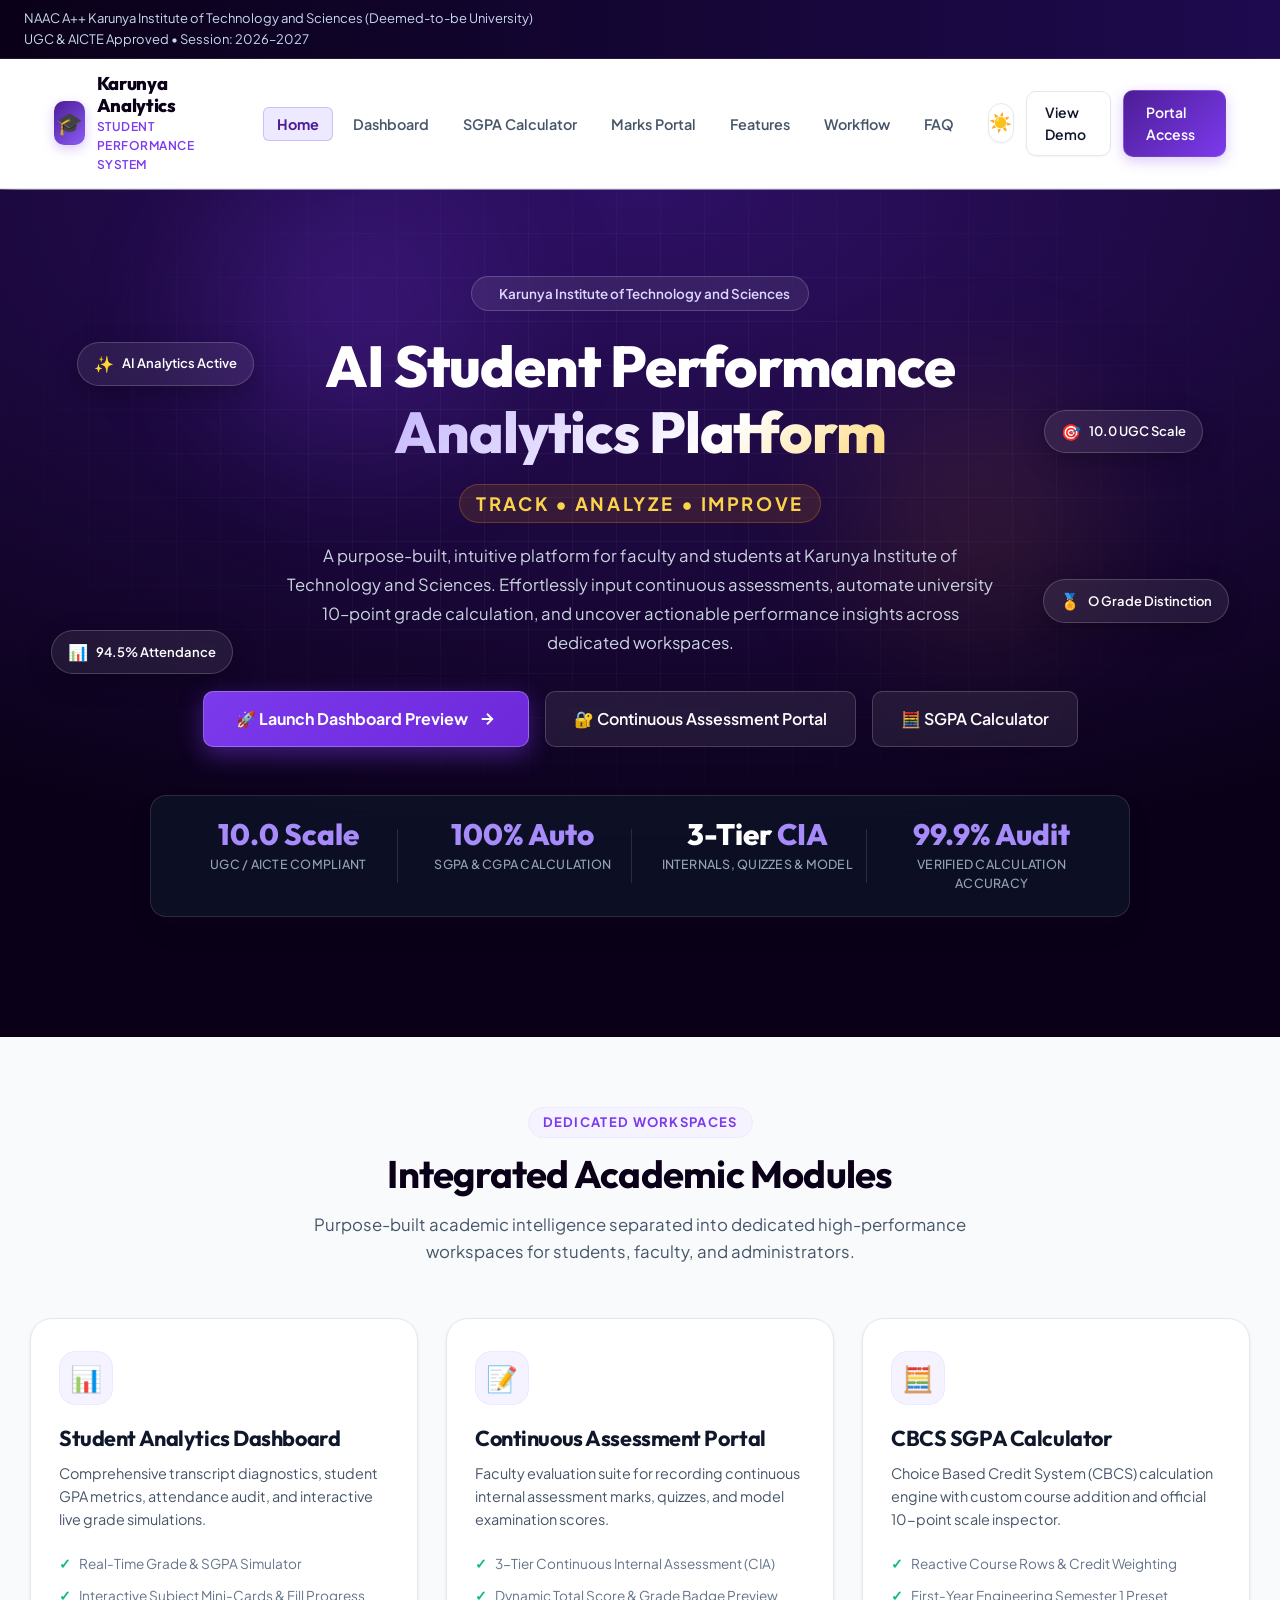
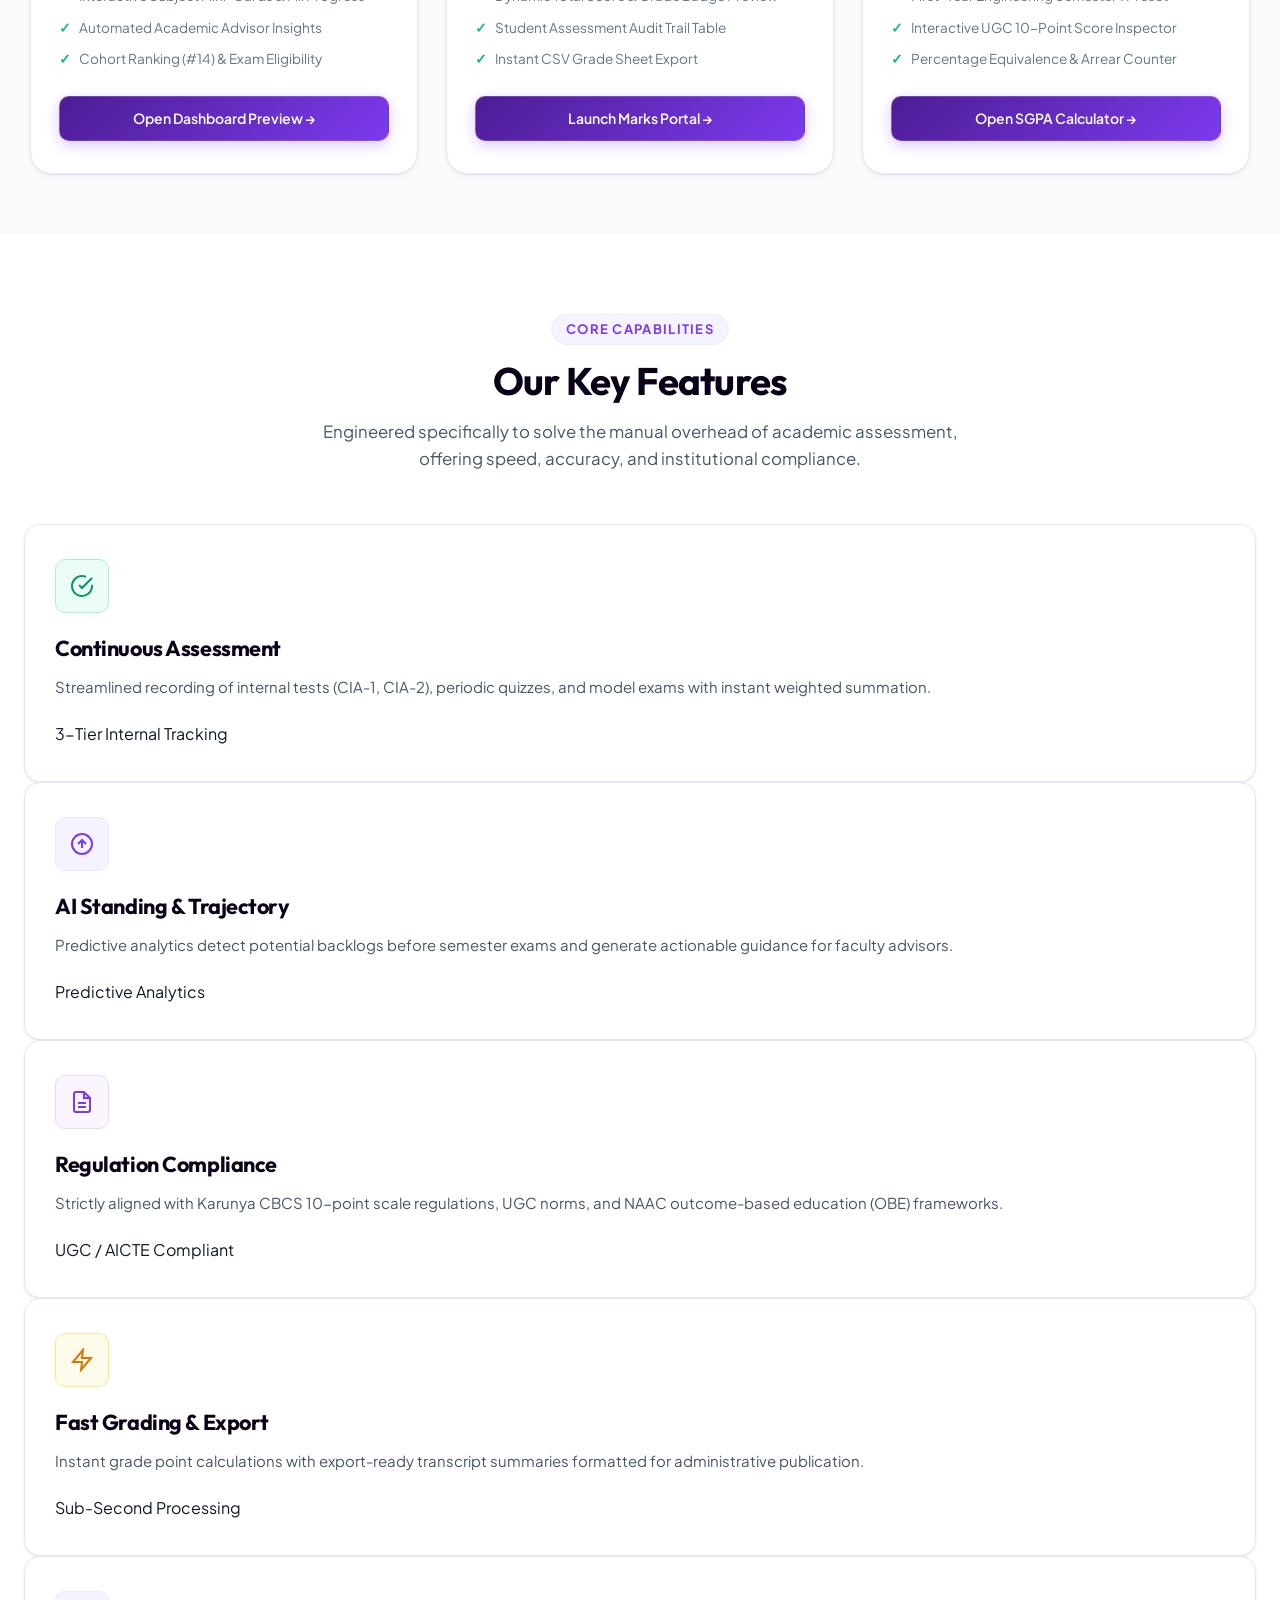
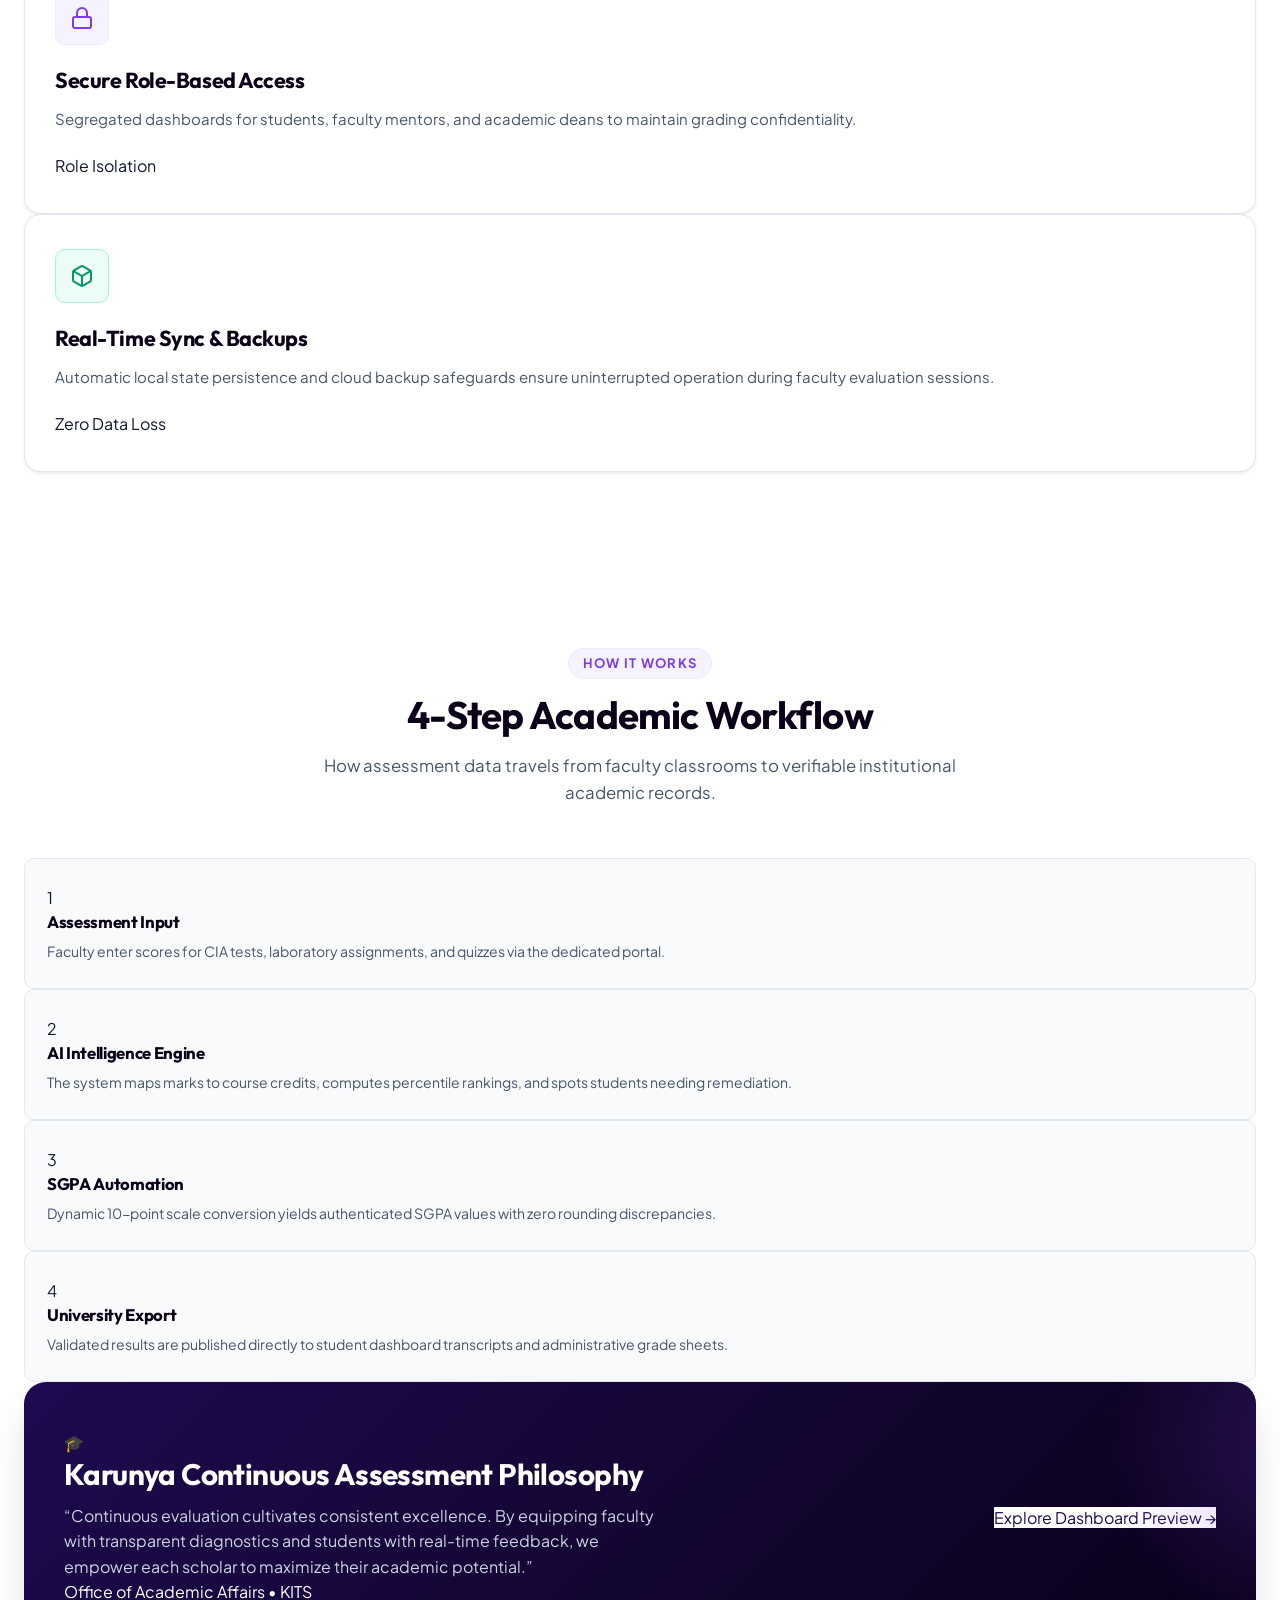
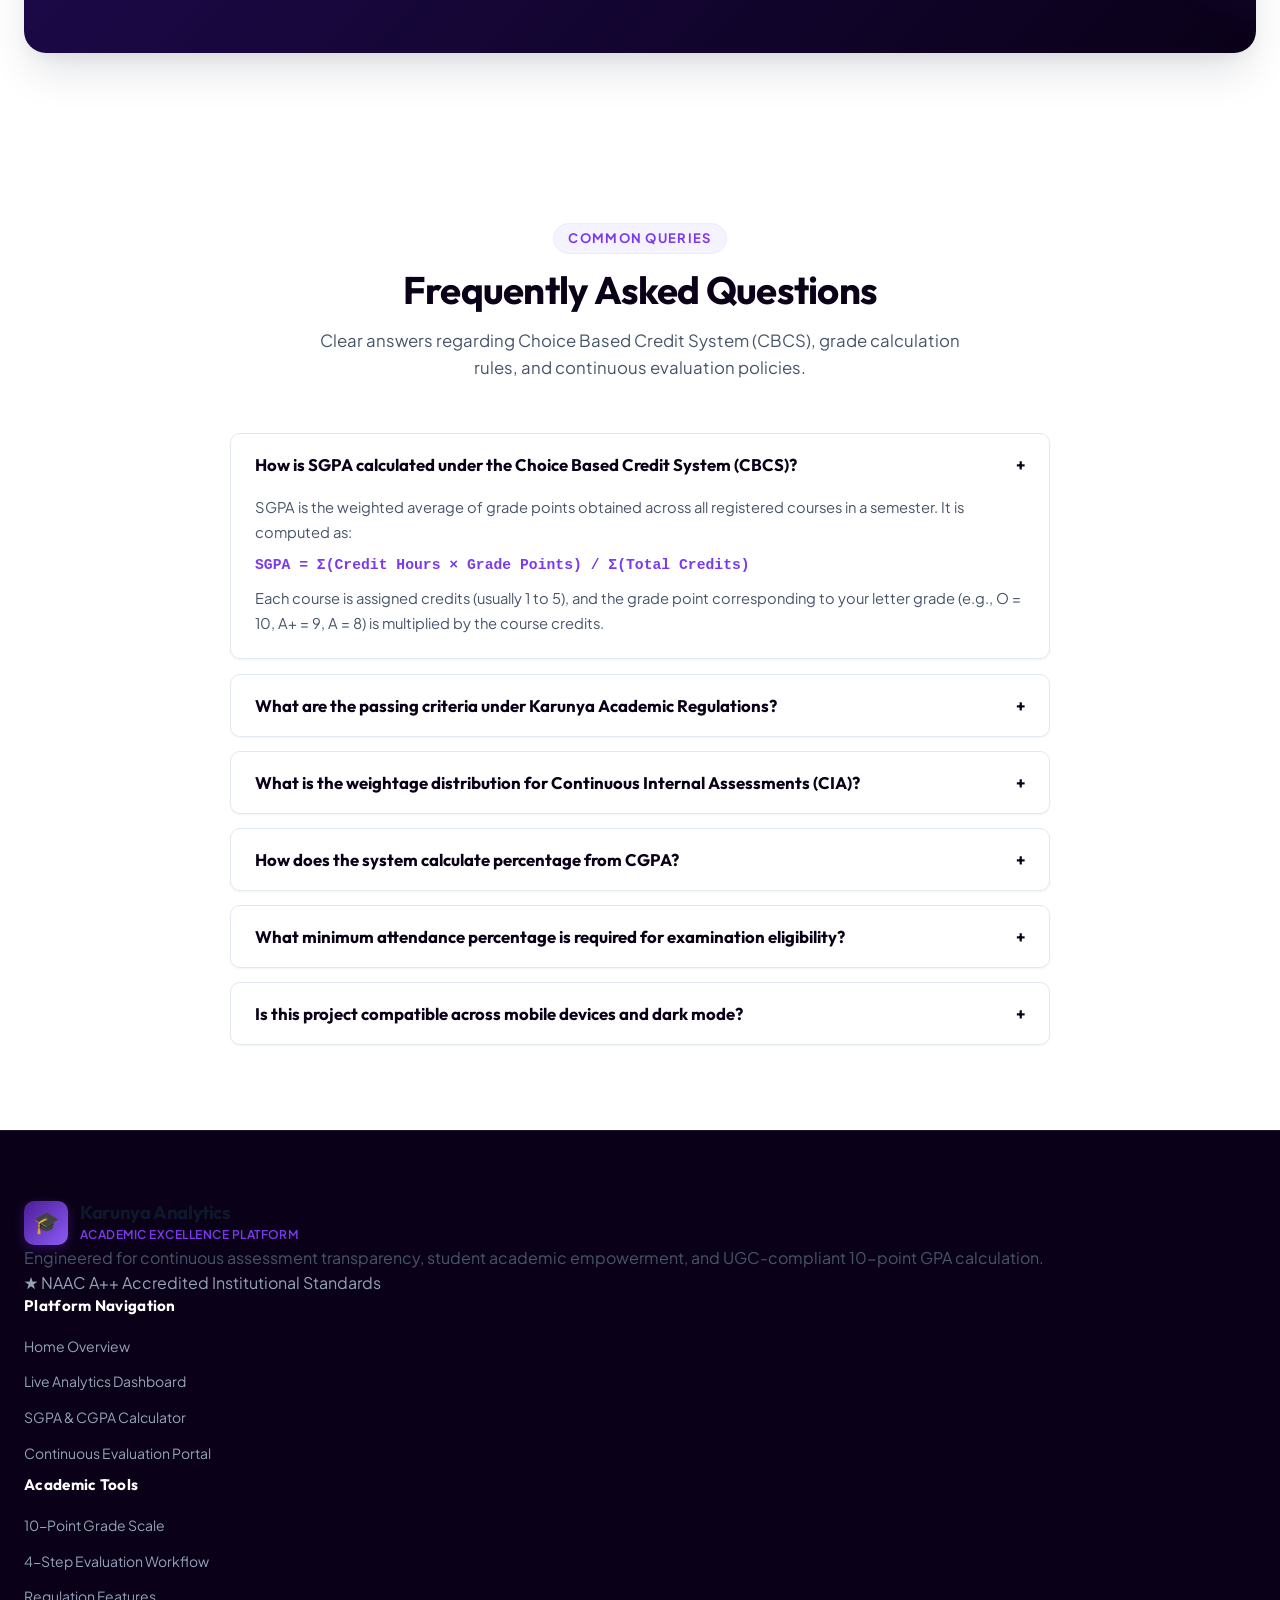
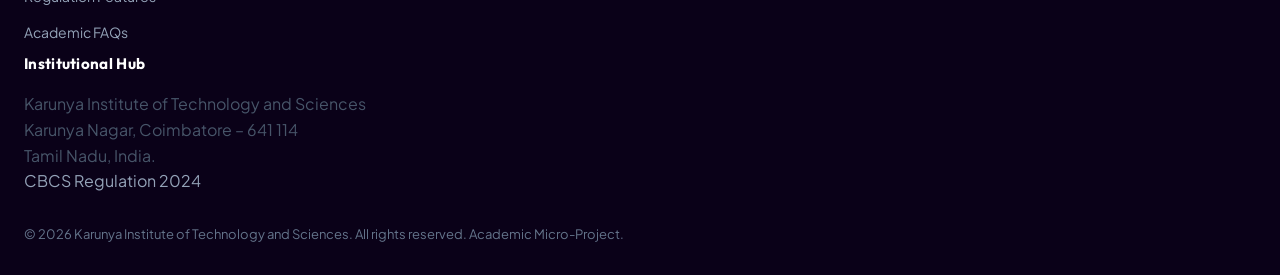
==== commit bde0f39a: "feat: separate dashboard preview, portal access, and calculator into dedicated pages" ====
--- a/index.html
+++ b/index.html
@@ -1,34 +1,30 @@
 <!DOCTYPE html>
-<html lang="en">
+<html lang="en" data-theme="light">
 <head>
     <meta charset="UTF-8">
     <meta name="viewport" content="width=device-width, initial-scale=1.0">
-    <title>AI Student Performance Analytics | Karunya Institute of Technology and Sciences</title>
-    <meta name="description" content="AI Student Performance Analytics Dashboard for Karunya Institute of Technology and Sciences. Track student marks, compute SGPA/CGPA, and gain actionable academic insights.">
-    <!-- Google Fonts -->
+    <meta name="description" content="AI Student Performance Analytics Platform - Karunya Institute of Technology and Sciences. Next-generation academic evaluation, continuous assessment tracking, and automated 10-point SGPA calculations.">
+    <title>Karunya Analytics | Student Performance &amp; Evaluation System</title>
+
+    <!-- Google Fonts Preconnect -->
     <link rel="preconnect" href="https://fonts.googleapis.com">
     <link rel="preconnect" href="https://fonts.gstatic.com" crossorigin>
-    <link href="https://fonts.googleapis.com/css2?family=Outfit:wght@400;500;600;700;800&family=Plus+Jakarta+Sans:wght@300;400;500;600;700&display=swap" rel="stylesheet">
+
+    <!-- External Unified Stylesheet -->
     <link rel="stylesheet" href="style.css">
 </head>
 <body>
-
-    <!-- Institutional Top Utility Bar -->
-    <div class="top-banner">
-        <div class="top-banner-inner">
-            <div class="top-banner-info">
-                <span class="institute-tag">
-                    <svg width="14" height="14" viewBox="0 0 24 24" fill="none" stroke="currentColor" stroke-width="2" stroke-linecap="round" stroke-linejoin="round"><path d="M22 10v6M2 10l10-5 10 5-10 5z"/><path d="M6 12v5c3 3 9 3 12 0v-5"/></svg>
-                    Karunya Institute of Technology and Sciences
-                </span>
-                <span class="department-tag">• Deemed to be University • NAAC A++ Accredited</span>
-            </div>
-            <div class="top-banner-status">
-                <span class="status-pill">
-                    <span class="pulse-dot"></span>
-                    Grading Portal Online
-                </span>
-                <span>Session: 2026–2027</span>
+    <!-- Top Institutional Banner -->
+    <div class="top-banner" role="region" aria-label="Institutional Accreditation Bar">
+        <div class="banner-inner">
+            <div class="banner-left">
+                <span class="badge-accreditation">NAAC A++</span>
+                <span>Karunya Institute of Technology and Sciences (Deemed-to-be University)</span>
+            </div>
+            <div class="banner-right">
+                <span>UGC &amp; AICTE Approved</span>
+                <span class="bullet-dot" aria-hidden="true">&bull;</span>
+                <span>Session: 2026&ndash;2027</span>
             </div>
         </div>
     </div>
@@ -36,7 +32,7 @@
     <!-- Sticky Main Navigation Header -->
     <header class="header-nav">
         <div class="nav-container">
-            <a href="#" class="brand" aria-label="Home">
+            <a href="index.html" class="brand" aria-label="Home">
                 <div class="brand-icon-wrapper">
                     🎓
                 </div>
@@ -48,18 +44,18 @@
 
             <nav class="navbar" id="navbar" aria-label="Main Navigation">
                 <ul class="nav-links" id="nav-links">
-                    <li><a href="#home" class="active">Home</a></li>
-                    <li><a href="#showcase">Dashboard</a></li>
+                    <li><a href="index.html" class="active">Home</a></li>
+                    <li><a href="dashboard.html">Dashboard</a></li>
+                    <li><a href="calculator.html">SGPA Calculator</a></li>
+                    <li><a href="portal.html">Marks Portal</a></li>
                     <li><a href="#features">Features</a></li>
-                    <li><a href="#calculator">SGPA Calculator</a></li>
-                    <li><a href="#grading">Grade Scale</a></li>
                     <li><a href="#workflow">Workflow</a></li>
                     <li><a href="#faq">FAQ</a></li>
                     <!-- Mobile View Action Item -->
                     <li class="mobile-nav-action">
-                        <button type="button" class="btn-primary w-full" id="mobile-portal-btn">
+                        <a href="portal.html" class="btn-primary w-full">
                             <span>Open Marks Portal</span>
-                        </button>
+                        </a>
                     </li>
                 </ul>
             </nav>
@@ -71,8 +67,8 @@
                     <span class="theme-icon icon-moon" aria-hidden="true">🌙</span>
                 </button>
 
-                <a href="#showcase" class="btn-secondary nav-btn-hide-sm">View Demo</a>
-                <button type="button" class="btn-primary" id="open-portal-btn">Portal Access</button>
+                <a href="dashboard.html" class="btn-secondary nav-btn-hide-sm">View Demo</a>
+                <a href="portal.html" class="btn-primary">Portal Access</a>
 
                 <!-- Responsive Mobile Hamburger Toggle -->
                 <button type="button" class="hamburger-btn" id="hamburger-btn" aria-label="Toggle Navigation Menu" aria-expanded="false" aria-controls="nav-links">
@@ -86,7 +82,7 @@
         <div class="nav-backdrop" id="nav-backdrop" aria-hidden="true"></div>
     </header>
 
-    <!-- Hero Section -->
+    <!-- Hero Section with Rich Academic Ambiance -->
     <section class="hero" id="home">
         <div class="hero-glow-1"></div>
         <div class="hero-glow-2"></div>
@@ -106,55 +102,56 @@
                 <span class="chip-text">94.5% Attendance</span>
             </div>
             <div class="hero-float-chip chip-4">
-                <span class="chip-icon">🏆</span>
+                <span class="chip-icon">🏅</span>
                 <span class="chip-text">O Grade Distinction</span>
             </div>
         </div>
-        
+
         <div class="hero-content">
             <div class="badge-wrapper">
                 <span class="eyebrow-badge">
-                    <span>✨</span>
-                    <span>AI-Powered Continuous Assessment & Evaluation</span>
+                    <span class="pulse-indicator"></span>
+                    Karunya Institute of Technology and Sciences
                 </span>
             </div>
 
             <h2>
-                AI Student Performance <br>
-                <span class="highlight-gradient">Analytics Dashboard</span>
+                AI Student Performance<br>
+                <span class="highlight-gradient">Analytics Platform</span>
             </h2>
 
-            <div class="tagline">Track • Analyze • Improve</div>
+            <div class="tagline">Track &bull; Analyze &bull; Improve</div>
 
             <p class="lead-text">
-                A purpose-built, intuitive platform for faculty and students at Karunya Institute of Technology and Sciences. 
-                Effortlessly input continuous assessments, automate university 10-point grade calculation, 
-                and uncover actionable performance insights.
+                A purpose-built, intuitive platform for faculty and students at Karunya Institute of Technology and Sciences. Effortlessly input continuous assessments, automate university 10&ndash;point grade calculation, and uncover actionable performance insights across dedicated workspaces.
             </p>
 
             <div class="hero-actions">
-                <a href="#showcase" class="btn-hero-primary">
-                    <span>Explore Dashboard Preview</span>
-                    <svg width="18" height="18" viewBox="0 0 24 24" fill="none" stroke="currentColor" stroke-width="2.2" stroke-linecap="round" stroke-linejoin="round"><path d="M5 12h14M12 5l7 7-7 7"/></svg>
+                <a href="dashboard.html" class="btn-hero-primary">
+                    <span>🚀 Launch Dashboard Preview</span>
+                    <svg width="18" height="18" viewBox="0 0 24 24" fill="none" stroke="currentColor" stroke-width="2.5"><path d="M5 12h14M12 5l7 7-7 7"/></svg>
                 </a>
-                <a href="#grading" class="btn-hero-secondary">
-                    <span>View 10-Point Scale</span>
+                <a href="portal.html" class="btn-hero-secondary">
+                    <span>🔐 Continuous Assessment Portal</span>
+                </a>
+                <a href="calculator.html" class="btn-hero-secondary">
+                    <span>🧮 SGPA Calculator</span>
                 </a>
             </div>
 
             <!-- Key Metrics Strip -->
             <div class="stats-strip">
                 <div class="stat-item">
-                    <div class="stat-num">10.0 <span>Scale</span></div>
+                    <div class="stat-num"><span class="counter" data-target="10.0" data-decimals="1">10.0</span> <span>Scale</span></div>
                     <div class="stat-label">UGC / AICTE Compliant</div>
                 </div>
                 <div class="stat-item">
-                    <div class="stat-num">100% <span>Auto</span></div>
-                    <div class="stat-label">SGPA & CGPA Calculation</div>
+                    <div class="stat-num"><span class="counter" data-target="100" data-suffix="%">100%</span> <span>Auto</span></div>
+                    <div class="stat-label">SGPA &amp; CGPA Calculation</div>
                 </div>
                 <div class="stat-item">
                     <div class="stat-num">3-Tier <span>CIA</span></div>
-                    <div class="stat-label">Internals, Quizzes & Model</div>
+                    <div class="stat-label">Internals, Quizzes &amp; Model</div>
                 </div>
                 <div class="stat-item">
                     <div class="stat-num"><span class="counter" data-target="99.9" data-decimals="1" data-suffix="%">99.9%</span> <span>Audit</span></div>
@@ -164,181 +161,75 @@
         </div>
     </section>
 
-    <!-- Live Interactive Showcase Preview (Human-Crafted Realistic UI Mockup) -->
-    <section class="showcase-wrapper" id="showcase">
-        <div class="dashboard-mockup">
-            <div class="mockup-header">
-                <div class="window-controls">
-                    <span class="window-dot dot-red"></span>
-                    <span class="window-dot dot-amber"></span>
-                    <span class="window-dot dot-green"></span>
-                </div>
-                <div class="mockup-title">
-                    <svg width="14" height="14" viewBox="0 0 24 24" fill="none" stroke="currentColor" stroke-width="2"><rect x="3" y="3" width="18" height="18" rx="2"/><path d="M3 9h18M9 21V9"/></svg>
-                    Student Academic Transcript View • Semester V (Odd 2026-27)
-                </div>
-                <span class="status-pill">Live Simulated Record</span>
-            </div>
-
-            <div class="mockup-body">
-                <!-- Student Identity Strip -->
-                <div class="student-bar">
-                    <div class="student-identity">
-                        <div class="student-avatar">KR</div>
-                        <div class="student-details">
-                            <h4>Kavitha R.</h4>
-                            <p>Register No: <strong>URK22CS1042</strong> • B.Tech Computer Science & Engineering</p>
-                        </div>
-                    </div>
-                    <div class="student-kpis">
-                        <div class="kpi-badge cgpa">
-                            <span class="kpi-val" data-target="8.92" data-decimals="2">0.00</span>
-                            <span>Current CGPA</span>
-                        </div>
-                        <div class="kpi-badge standing">
-                            <span class="kpi-val">Distinction</span>
-                            <span>Academic Standing</span>
-                        </div>
-                        <div class="kpi-badge attendance">
-                            <span class="kpi-val" data-target="94.5" data-suffix="%" data-decimals="1">0.0%</span>
-                            <span>Attendance</span>
-                        </div>
-                    </div>
-                </div>
-
-                <!-- Interactive Subject Selection Hint -->
-                <div class="subject-grid-hint">
-                    <span class="hint-sparkle">✨</span>
-                    <span>Click any course card below to inspect AI performance diagnostics and tailored suggestions</span>
-                </div>
-
-                <!-- Subject Breakdown Mini Cards with Interactive Hover Tilt & Animated Fill -->
-                <div class="subject-grid">
-                    <!-- Subject 1 -->
-                    <div class="subject-mini-card" tabindex="0" role="button" aria-label="Select Machine Learning">
-                        <div class="subject-meta">
-                            <h5>Machine Learning & AI</h5>
-                            <span class="grade-pill grade-o">O Grade</span>
-                        </div>
-                        <div class="subject-scores">
-                            <span>Score: <strong>93 / 100</strong></span>
-                            <span>Credits: <strong>4.0</strong></span>
-                        </div>
-                        <div class="progress-track">
-                            <div class="progress-fill fill-emerald" data-width="93"></div>
-                        </div>
-                    </div>
-
-                    <!-- Subject 2 -->
-                    <div class="subject-mini-card" tabindex="0" role="button" aria-label="Select Database Management">
-                        <div class="subject-meta">
-                            <h5>Database Management</h5>
-                            <span class="grade-pill grade-aplus">A+ Grade</span>
-                        </div>
-                        <div class="subject-scores">
-                            <span>Score: <strong>86 / 100</strong></span>
-                            <span>Credits: <strong>4.0</strong></span>
-                        </div>
-                        <div class="progress-track">
-                            <div class="progress-fill fill-blue" data-width="86"></div>
-                        </div>
-                    </div>
-
-                    <!-- Subject 3 -->
-                    <div class="subject-mini-card" tabindex="0" role="button" aria-label="Select Computer Networks">
-                        <div class="subject-meta">
-                            <h5>Computer Networks</h5>
-                            <span class="grade-pill grade-aplus">A+ Grade</span>
-                        </div>
-                        <div class="subject-scores">
-                            <span>Score: <strong>82 / 100</strong></span>
-                            <span>Credits: <strong>3.0</strong></span>
-                        </div>
-                        <div class="progress-track">
-                            <div class="progress-fill fill-blue" data-width="82"></div>
-                        </div>
-                    </div>
-
-                    <!-- Subject 4 -->
-                    <div class="subject-mini-card" tabindex="0" role="button" aria-label="Select Design and Analysis of Algorithms">
-                        <div class="subject-meta">
-                            <h5>Design & Analysis of Algorithms</h5>
-                            <span class="grade-pill grade-a">A Grade</span>
-                        </div>
-                        <div class="subject-scores">
-                            <span>Score: <strong>76 / 100</strong></span>
-                            <span>Credits: <strong>4.0</strong></span>
-                        </div>
-                        <div class="progress-track">
-                            <div class="progress-fill fill-purple" data-width="76"></div>
-                        </div>
-                    </div>
-                </div>
-
-                <!-- AI Academic Insight Callout -->
-                <div class="mockup-insight-banner">
-                    <span class="insight-icon">💡</span>
-                    <div class="insight-text">
-                        <strong>Academic Performance Insight:</strong> Student demonstrates exceptional conceptual clarity in Data Science & Machine Learning (Top 5% of cohort). Recommendation: Eligible for Honors track elective specialization.
-                    </div>
-                </div>
-
-                <!-- Live Interactive SGPA & Grade Point Simulator (Hands-On Microproject Feature) -->
-                <div class="interactive-simulator-card">
-                    <div class="sim-header">
-                        <div class="sim-title-group">
-                            <span class="sim-badge">
-                                <span class="pulse-dot"></span>
-                                Live Interactive Demo
-                            </span>
-                            <h4>Real-Time Grade & SGPA Simulator</h4>
-                        </div>
-                        <span class="sim-sub">Slide or select marks to test dynamic 10-point scale conversion</span>
-                    </div>
-
-                    <div class="sim-body">
-                        <div class="sim-input-zone">
-                            <div class="sim-slider-header">
-                                <label for="simMarksInput" class="sim-label">Continuous Assessment / Total Score:</label>
-                                <div class="sim-score-badge">
-                                    <span id="simScoreValue">88</span> <span class="score-max">/ 100</span>
-                                </div>
-                            </div>
-                            <input type="range" id="simMarksInput" class="sim-range-slider" min="0" max="100" value="88" aria-label="Marks Slider">
-                            
-                            <!-- Quick Score Presets -->
-                            <div class="sim-presets">
-                                <span class="presets-label">Try Scores:</span>
-                                <div class="preset-buttons">
-                                    <button type="button" class="preset-chip" data-score="95">95 (O)</button>
-                                    <button type="button" class="preset-chip active" data-score="88">88 (A+)</button>
-                                    <button type="button" class="preset-chip" data-score="78">78 (A)</button>
-                                    <button type="button" class="preset-chip" data-score="66">66 (B+)</button>
-                                    <button type="button" class="preset-chip" data-score="55">55 (B)</button>
-                                    <button type="button" class="preset-chip" data-score="42">42 (RA)</button>
-                                </div>
-                            </div>
-                        </div>
-
-                        <!-- Reactive Result Metrics -->
-                        <div class="sim-results-grid">
-                            <div class="sim-result-box grade-result">
-                                <span class="result-label">Letter Grade</span>
-                                <div class="sim-grade-pill grade-aplus" id="simGradePill">A+</div>
-                            </div>
-                            <div class="sim-result-box">
-                                <span class="result-label">Grade Point</span>
-                                <div class="sim-point-value" id="simGradePoint">9.0</div>
-                                <span class="result-scale">out of 10.0</span>
-                            </div>
-                            <div class="sim-result-box status-result">
-                                <span class="result-label">Evaluation Standing</span>
-                                <div class="sim-status-pill" id="simStatusPill">Passed with Honors</div>
-                                <div class="sim-remark" id="simRemark">Outstanding academic competence</div>
-                            </div>
-                        </div>
-                    </div>
-                </div>
+    <!-- Integrated Academic Workspaces Showcase Section -->
+    <section class="module-preview-section" id="workspaces">
+        <div class="section-header reveal-on-scroll">
+            <span class="section-tag">Dedicated Workspaces</span>
+            <h2>Integrated Academic Modules</h2>
+            <p class="subtitle">
+                Purpose-built academic intelligence separated into dedicated high-performance workspaces for students, faculty, and administrators.
+            </p>
+        </div>
+
+        <div class="module-preview-grid">
+            <!-- Workspace 1: Dashboard -->
+            <div class="module-card reveal-on-scroll">
+                <div>
+                    <div class="module-card-icon">📊</div>
+                    <h3>Student Analytics Dashboard</h3>
+                    <p>
+                        Comprehensive transcript diagnostics, student GPA metrics, attendance audit, and interactive live grade simulations.
+                    </p>
+                    <ul class="module-card-features">
+                        <li><span class="check-icon">✓</span> Real-Time Grade &amp; SGPA Simulator</li>
+                        <li><span class="check-icon">✓</span> Interactive Subject Mini-Cards &amp; Fill Progress</li>
+                        <li><span class="check-icon">✓</span> Automated Academic Advisor Insights</li>
+                        <li><span class="check-icon">✓</span> Cohort Ranking (#14) &amp; Exam Eligibility</li>
+                    </ul>
+                </div>
+                <a href="dashboard.html" class="btn-primary w-full" style="justify-content: center;">
+                    <span>Open Dashboard Preview &rarr;</span>
+                </a>
+            </div>
+
+            <!-- Workspace 2: Marks Portal -->
+            <div class="module-card reveal-on-scroll">
+                <div>
+                    <div class="module-card-icon">📝</div>
+                    <h3>Continuous Assessment Portal</h3>
+                    <p>
+                        Faculty evaluation suite for recording continuous internal assessment marks, quizzes, and model examination scores.
+                    </p>
+                    <ul class="module-card-features">
+                        <li><span class="check-icon">✓</span> 3-Tier Continuous Internal Assessment (CIA)</li>
+                        <li><span class="check-icon">✓</span> Dynamic Total Score &amp; Grade Badge Preview</li>
+                        <li><span class="check-icon">✓</span> Student Assessment Audit Trail Table</li>
+                        <li><span class="check-icon">✓</span> Instant CSV Grade Sheet Export</li>
+                    </ul>
+                </div>
+                <a href="portal.html" class="btn-primary w-full" style="justify-content: center;">
+                    <span>Launch Marks Portal &rarr;</span>
+                </a>
+            </div>
+
+            <!-- Workspace 3: SGPA Calculator -->
+            <div class="module-card reveal-on-scroll">
+                <div>
+                    <div class="module-card-icon">🧮</div>
+                    <h3>CBCS SGPA Calculator</h3>
+                    <p>
+                        Choice Based Credit System (CBCS) calculation engine with custom course addition and official 10-point scale inspector.
+                    </p>
+                    <ul class="module-card-features">
+                        <li><span class="check-icon">✓</span> Reactive Course Rows &amp; Credit Weighting</li>
+                        <li><span class="check-icon">✓</span> First-Year Engineering Semester 1 Preset</li>
+                        <li><span class="check-icon">✓</span> Interactive UGC 10-Point Score Inspector</li>
+                        <li><span class="check-icon">✓</span> Percentage Equivalence &amp; Arrear Counter</li>
+                    </ul>
+                </div>
+                <a href="calculator.html" class="btn-primary w-full" style="justify-content: center;">
+                    <span>Open SGPA Calculator &rarr;</span>
+                </a>
             </div>
         </div>
     </section>
@@ -349,528 +240,335 @@
             <span class="section-tag">Core Capabilities</span>
             <h2>Our Key Features</h2>
             <p class="subtitle">
-                Engineered to eliminate manual grading friction and provide students and faculty with crystal-clear academic clarity.
+                Engineered specifically to solve the manual overhead of academic assessment, offering speed, accuracy, and institutional compliance.
             </p>
         </div>
 
-        <div class="cards">
-            <!-- Feature 1: Marks Entry -->
+        <div class="feature-grid">
+            <!-- Feature 1 -->
+            <div class="card reveal-on-scroll">
+                <div class="card-icon-box icon-emerald">
+                    <svg width="24" height="24" viewBox="0 0 24 24" fill="none" stroke="currentColor" stroke-width="2"><path d="M22 11.08V12a10 10 0 1 1-5.93-9.14"/><polyline points="22 4 12 14.01 9 11.01"/></svg>
+                </div>
+                <h3>Continuous Assessment</h3>
+                <p>
+                    Streamlined recording of internal tests (CIA-1, CIA-2), periodic quizzes, and model exams with instant weighted summation.
+                </p>
+                <div class="card-footer-tag">3-Tier Internal Tracking</div>
+            </div>
+
+            <!-- Feature 2 -->
             <div class="card reveal-on-scroll">
                 <div class="card-icon-box icon-blue">
-                    ✏️
-                </div>
-                <h3>Modular Marks Entry</h3>
-                <p>
-                    Faculty can seamlessly record student marks across all assessment formats. 
-                    Built specifically around Karunya's continuous assessment structure.
-                </p>
-                <ul class="card-list">
-                    <li>Enter marks by course code & subject</li>
-                    <li>Continuous Internal Assessment (CIA-1 & CIA-2)</li>
-                    <li>Assignment, lab practical & end-sem inputs</li>
-                    <li>Instant edit and quick draft saving</li>
-                </ul>
-            </div>
-
-            <!-- Feature 2: Grade Calculation -->
+                    <svg width="24" height="24" viewBox="0 0 24 24" fill="none" stroke="currentColor" stroke-width="2"><circle cx="12" cy="12" r="10"/><path d="M16 12l-4-4-4 4M12 16V8"/></svg>
+                </div>
+                <h3>AI Standing &amp; Trajectory</h3>
+                <p>
+                    Predictive analytics detect potential backlogs before semester exams and generate actionable guidance for faculty advisors.
+                </p>
+                <div class="card-footer-tag">Predictive Analytics</div>
+            </div>
+
+            <!-- Feature 3 -->
+            <div class="card reveal-on-scroll">
+                <div class="card-icon-box icon-purple">
+                    <svg width="24" height="24" viewBox="0 0 24 24" fill="none" stroke="currentColor" stroke-width="2"><path d="M14 2H6a2 2 0 0 0-2 2v16a2 2 0 0 0 2 2h12a2 2 0 0 0 2-2V8z"/><polyline points="14 2 14 8 20 8"/><line x1="16" y1="13" x2="8" y2="13"/><line x1="16" y1="17" x2="8" y2="17"/></svg>
+                </div>
+                <h3>Regulation Compliance</h3>
+                <p>
+                    Strictly aligned with Karunya CBCS 10-point scale regulations, UGC norms, and NAAC outcome-based education (OBE) frameworks.
+                </p>
+                <div class="card-footer-tag">UGC / AICTE Compliant</div>
+            </div>
+
+            <!-- Feature 4 -->
+            <div class="card reveal-on-scroll">
+                <div class="card-icon-box icon-amber">
+                    <svg width="24" height="24" viewBox="0 0 24 24" fill="none" stroke="currentColor" stroke-width="2"><polygon points="13 2 3 14 12 14 11 22 21 10 12 10 13 2"/></svg>
+                </div>
+                <h3>Fast Grading &amp; Export</h3>
+                <p>
+                    Instant grade point calculations with export-ready transcript summaries formatted for administrative publication.
+                </p>
+                <div class="card-footer-tag">Sub-Second Processing</div>
+            </div>
+
+            <!-- Feature 5 -->
+            <div class="card reveal-on-scroll">
+                <div class="card-icon-box icon-blue">
+                    <svg width="24" height="24" viewBox="0 0 24 24" fill="none" stroke="currentColor" stroke-width="2"><rect x="3" y="11" width="18" height="11" rx="2" ry="2"/><path d="M7 11V7a5 5 0 0 1 10 0v4"/></svg>
+                </div>
+                <h3>Secure Role-Based Access</h3>
+                <p>
+                    Segregated dashboards for students, faculty mentors, and academic deans to maintain grading confidentiality.
+                </p>
+                <div class="card-footer-tag">Role Isolation</div>
+            </div>
+
+            <!-- Feature 6 -->
             <div class="card reveal-on-scroll">
                 <div class="card-icon-box icon-emerald">
-                    🧮
-                </div>
-                <h3>Automated Grade Calculation</h3>
-                <p>
-                    No more manual calculation spreadsheets. The system computes SGPA, CGPA, 
-                    and letter grades based on credit weightage and standard university thresholds.
-                </p>
-                <ul class="card-list">
-                    <li>Instant 10-point scale conversion</li>
-                    <li>Automated SGPA & cumulative CGPA</li>
-                    <li>Official letter grades (O, A+, A, B+, B, C, F)</li>
-                    <li>Arrear detection & credit validation</li>
-                </ul>
-            </div>
-
-            <!-- Feature 3: Performance Overview -->
-            <div class="card reveal-on-scroll">
-                <div class="card-icon-box icon-amber">
-                    📊
-                </div>
-                <h3>Performance Analytics</h3>
-                <p>
-                    Holistic visual analytics for mentors and students. Identify strengths, 
-                    track historical progression, and flag areas requiring remedial coaching.
-                </p>
-                <ul class="card-list">
-                    <li>Subject-wise distribution breakdown</li>
-                    <li>Early alert for at-risk performance</li>
-                    <li>Class average & cohort benchmark</li>
-                    <li>One-click printable academic summaries</li>
-                </ul>
+                    <svg width="24" height="24" viewBox="0 0 24 24" fill="none" stroke="currentColor" stroke-width="2"><path d="M21 16V8a2 2 0 0 0-1-1.73l-7-4a2 2 0 0 0-2 0l-7 4A2 2 0 0 0 3 8v8a2 2 0 0 0 1 1.73l7 4a2 2 0 0 0 2 0l7-4A2 2 0 0 0 21 16z"/><polyline points="3.27 6.96 12 12.01 20.73 6.96"/><line x1="12" y1="22.08" x2="12" y2="12"/></svg>
+                </div>
+                <h3>Real-Time Sync &amp; Backups</h3>
+                <p>
+                    Automatic local state persistence and cloud backup safeguards ensure uninterrupted operation during faculty evaluation sessions.
+                </p>
+                <div class="card-footer-tag">Zero Data Loss</div>
             </div>
         </div>
     </section>
 
-    <!-- Interactive SGPA & Grade Calculator Section -->
-    <section class="calculator-section" id="calculator">
-        <div class="calculator-container">
-            <div class="section-header">
-                <span class="section-tag">Interactive Student Tool</span>
-                <h2>Live SGPA & Grade Calculator</h2>
+    <!-- Academic Evaluation Workflow Section -->
+    <section class="workflow-section" id="workflow">
+        <div class="workflow-container">
+            <div class="section-header reveal-on-scroll">
+                <span class="section-tag">How It Works</span>
+                <h2>4-Step Academic Workflow</h2>
                 <p class="subtitle">
-                    Purpose-built for first-year engineering students. Add your semester courses, credit hours, and expected marks to compute your official semester SGPA and honors standing in real time.
-                </p>
-            </div>
-
-            <div class="calculator-card">
-                <div class="calc-top-bar">
-                    <div class="calc-info">
-                        <h4>Semester Grade Computation Engine</h4>
-                        <p>Karunya 10-Point CBCS Weightage Formula: <code>SGPA = &Sigma;(Credits &times; Grade Points) / &Sigma;Credits</code></p>
-                    </div>
-                    <div class="calc-presets">
-                        <button type="button" class="btn-calc-preset" id="calc-fill-sem1">
-                            <span>⚡ Load Sem 1 Preset</span>
-                        </button>
-                        <button type="button" class="btn-calc-preset btn-preset-clear" id="calc-reset">
-                            <span>🔄 Reset</span>
-                        </button>
-                    </div>
-                </div>
-
-                <div class="calc-table-responsive">
-                    <table class="calc-table" id="calc-table">
-                        <thead>
-                            <tr>
-                                <th>Subject / Course Name</th>
-                                <th>Credits (Ci)</th>
-                                <th>Marks (0–100)</th>
-                                <th>Letter Grade</th>
-                                <th>Grade Points</th>
-                                <th>Action</th>
-                            </tr>
-                        </thead>
-                        <tbody id="calc-rows-container">
-                            <!-- Populated dynamically with reactive rows via script.js -->
-                        </tbody>
-                    </table>
-                </div>
-
-                <div class="calc-actions-strip">
-                    <button type="button" class="btn-add-subject" id="calc-add-row">
-                        <svg width="16" height="16" viewBox="0 0 24 24" fill="none" stroke="currentColor" stroke-width="2.5"><line x1="12" y1="5" x2="12" y2="19"></line><line x1="5" y1="12" x2="19" y2="12"></line></svg>
-                        <span>Add Course Subject</span>
-                    </button>
-                    <span class="calc-hint">💡 Type any marks (0-100) or adjust credits — SGPA calculates automatically</span>
-                </div>
-
-                <!-- Live Results Summary Dashboard Strip -->
-                <div class="calc-summary-panel">
-                    <div class="summary-metric-card metric-sgpa">
-                        <span class="metric-title">Computed SGPA</span>
-                        <div class="metric-value-wrap">
-                            <span class="metric-value" id="calc-result-sgpa">0.00</span>
-                            <span class="metric-scale">/ 10.0</span>
-                        </div>
-                        <span class="standing-pill" id="calc-result-standing">Awaiting Marks</span>
-                    </div>
-
-                    <div class="summary-metric-card">
-                        <span class="metric-title">Total Earned Credits</span>
-                        <span class="metric-value-sm" id="calc-result-credits">0</span>
-                        <span class="metric-subtext">Registered Credit Units</span>
-                    </div>
-
-                    <div class="summary-metric-card">
-                        <span class="metric-title">Equivalent Percentage</span>
-                        <span class="metric-value-sm" id="calc-result-percentage">0.0%</span>
-                        <span class="metric-subtext">Formula: (SGPA - 0.5) &times; 10</span>
-                    </div>
-
-                    <div class="summary-metric-card">
-                        <span class="metric-title">Academic Standing</span>
-                        <span class="metric-value-sm text-emerald" id="calc-result-arrears">All Clear</span>
-                        <span class="metric-subtext" id="calc-result-status-text">0 Re-Appears</span>
-                    </div>
+                    How assessment data travels from faculty classrooms to verifiable institutional academic records.
+                </p>
+            </div>
+
+            <div class="steps-grid">
+                <div class="step-card reveal-on-scroll">
+                    <div class="step-num">1</div>
+                    <h4>Assessment Input</h4>
+                    <p>Faculty enter scores for CIA tests, laboratory assignments, and quizzes via the dedicated portal.</p>
+                </div>
+
+                <div class="step-card reveal-on-scroll">
+                    <div class="step-num">2</div>
+                    <h4>AI Intelligence Engine</h4>
+                    <p>The system maps marks to course credits, computes percentile rankings, and spots students needing remediation.</p>
+                </div>
+
+                <div class="step-card reveal-on-scroll">
+                    <div class="step-num">3</div>
+                    <h4>SGPA Automation</h4>
+                    <p>Dynamic 10-point scale conversion yields authenticated SGPA values with zero rounding discrepancies.</p>
+                </div>
+
+                <div class="step-card reveal-on-scroll">
+                    <div class="step-num">4</div>
+                    <h4>University Export</h4>
+                    <p>Validated results are published directly to student dashboard transcripts and administrative grade sheets.</p>
+                </div>
+            </div>
+
+            <!-- Institutional Callout Box -->
+            <div class="callout-box reveal-on-scroll">
+                <div class="callout-content">
+                    <div class="callout-icon">🎓</div>
+                    <div class="callout-text">
+                        <h3>Karunya Continuous Assessment Philosophy</h3>
+                        <p>
+                            &ldquo;Continuous evaluation cultivates consistent excellence. By equipping faculty with transparent diagnostics and students with real-time feedback, we empower each scholar to maximize their academic potential.&rdquo;
+                        </p>
+                        <div class="quote-author">Office of Academic Affairs &bull; KITS</div>
+                    </div>
+                </div>
+                <div class="callout-actions">
+                    <a href="dashboard.html" class="btn-callout">
+                        <span>Explore Dashboard Preview &rarr;</span>
+                    </a>
                 </div>
             </div>
         </div>
     </section>
 
-    <!-- Karunya 10-Point Grade Reference Scale -->
-    <section class="grading-section" id="grading">
-        <div class="grading-container">
-            <div class="section-header reveal-on-scroll">
-                <span class="section-tag">University Regulations</span>
-                <h2>Karunya 10-Point Grading Scale</h2>
-                <p class="subtitle">
-                    Official evaluation benchmarks utilized by this platform for semester grade point calculations.
-                </p>
-            </div>
-
-            <div class="grading-table-card reveal-on-scroll">
-                <div class="table-header-title">
-                    <h4>UG & PG Academic Evaluation Matrix</h4>
-                    <span class="status-pill">Active Grading Standard</span>
-                </div>
-
-                <!-- Interactive Live Score Inspector -->
-                <div class="grade-inspector-bar">
-                    <div class="inspector-label">
-                        <span class="inspector-icon">🔍</span>
-                        <span>Interactive Grade Inspector:</span>
-                    </div>
-                    <div class="inspector-input-wrap">
-                        <input type="number" id="grade-score-input" min="0" max="100" placeholder="Enter score e.g. 85" aria-label="Enter score to inspect grade">
-                        <span class="inspector-addon">/ 100</span>
-                    </div>
-                    <div class="inspector-result-badge" id="grade-score-result">
-                        <span>Enter any score to highlight matching grade</span>
-                    </div>
-                </div>
-
-                <div class="grading-table-responsive">
-                    <table class="grading-table">
-                        <thead>
-                            <tr>
-                                <th>Marks Range</th>
-                                <th>Grade Point</th>
-                                <th>Letter Grade</th>
-                                <th>Qualitative Performance</th>
-                                <th>Status</th>
-                            </tr>
-                        </thead>
-                        <tbody>
-                            <tr>
-                                <td><strong>90 – 100</strong></td>
-                                <td><strong>10.0</strong></td>
-                                <td><span class="grade-badge-sm grade-o">O</span></td>
-                                <td>Outstanding</td>
-                                <td><span class="standing-pill">Passed with Distinction</span></td>
-                            </tr>
-                            <tr>
-                                <td><strong>80 – 89</strong></td>
-                                <td><strong>9.0</strong></td>
-                                <td><span class="grade-badge-sm grade-aplus">A+</span></td>
-                                <td>Excellent</td>
-                                <td><span class="standing-pill">Passed with Honors</span></td>
-                            </tr>
-                            <tr>
-                                <td><strong>70 – 79</strong></td>
-                                <td><strong>8.0</strong></td>
-                                <td><span class="grade-badge-sm grade-a">A</span></td>
-                                <td>Very Good</td>
-                                <td><span class="standing-pill">Passed</span></td>
-                            </tr>
-                            <tr>
-                                <td><strong>60 – 69</strong></td>
-                                <td><strong>7.0</strong></td>
-                                <td><span class="grade-badge-sm grade-bplus">B+</span></td>
-                                <td>Good</td>
-                                <td><span class="standing-pill">Passed</span></td>
-                            </tr>
-                            <tr>
-                                <td><strong>50 – 59</strong></td>
-                                <td><strong>6.0</strong></td>
-                                <td><span class="grade-badge-sm grade-b">B</span></td>
-                                <td>Above Average</td>
-                                <td><span class="standing-pill">Passed</span></td>
-                            </tr>
-                            <tr>
-                                <td><strong>Below 50</strong></td>
-                                <td><strong>0.0</strong></td>
-                                <td><span class="grade-badge-sm grade-ra">RA</span></td>
-                                <td>Re-Appear / Arrear</td>
-                                <td><span class="standing-pill standing-remedial">Remedial Required</span></td>
-                            </tr>
-                        </tbody>
-                    </table>
-                </div>
-            </div>
-        </div>
-    </section>
-
-    <!-- 4-Step Academic Workflow -->
-    <section class="workflow-section" id="workflow">
-        <div class="section-header reveal-on-scroll">
-            <span class="section-tag">System Workflow</span>
-            <h2>How The Platform Works</h2>
-            <p class="subtitle">
-                From internal continuous evaluation to semester transcripts in four simple steps.
-            </p>
-        </div>
-
-        <div class="workflow-grid">
-            <div class="step-card reveal-on-scroll">
-                <div class="step-number">1</div>
-                <h4>Select Subject & Class</h4>
-                <p>Faculty picks the department, degree program, semester, and course catalog from the central directory.</p>
-            </div>
-
-            <div class="step-card reveal-on-scroll">
-                <div class="step-number">2</div>
-                <h4>Upload or Key-In Marks</h4>
-                <p>Input CIA-1, CIA-2, lab assignments, or upload batch marks directly through Excel spreadsheets.</p>
-            </div>
-
-            <div class="step-card reveal-on-scroll">
-                <div class="step-number">3</div>
-                <h4>Automated Audit & Calculation</h4>
-                <p>Algorithms verify credit weights, calculate SGPA/CGPA, and assign letter grades in milliseconds.</p>
-            </div>
-
-            <div class="step-card reveal-on-scroll">
-                <div class="step-number">4</div>
-                <h4>Publish & Review Insights</h4>
-                <p>Students access their verified grades while mentors inspect class trends and remedial recommendations.</p>
-            </div>
-        </div>
-    </section>
-
-    <!-- Interactive Academic FAQ Accordion Section -->
+    <!-- Frequently Asked Questions Section -->
     <section class="faq-section" id="faq">
         <div class="faq-container">
             <div class="section-header reveal-on-scroll">
-                <span class="section-tag">Student &amp; Faculty Knowledgebase</span>
+                <span class="section-tag">Common Queries</span>
                 <h2>Frequently Asked Questions</h2>
                 <p class="subtitle">
-                    Clear answers to grading guidelines, credit distributions, and performance calculations at Karunya Institute.
+                    Clear answers regarding Choice Based Credit System (CBCS), grade calculation rules, and continuous evaluation policies.
                 </p>
             </div>
 
             <div class="faq-accordion" id="faq-accordion">
                 <!-- FAQ Item 1 -->
-                <div class="faq-item active reveal-on-scroll">
+                <div class="faq-item reveal-on-scroll active">
                     <button type="button" class="faq-question" aria-expanded="true">
-                        <span>How is the Semester Grade Point Average (SGPA) calculated?</span>
-                        <svg class="faq-chevron" width="18" height="18" viewBox="0 0 24 24" fill="none" stroke="currentColor" stroke-width="2.5"><polyline points="6 9 12 15 18 9"></polyline></svg>
+                        <span>How is SGPA calculated under the Choice Based Credit System (CBCS)?</span>
+                        <span class="faq-icon">&plus;</span>
                     </button>
                     <div class="faq-answer">
-                        <p>
-                            SGPA is computed using the Choice Based Credit System (CBCS) weighted average formula:
-                            <code>SGPA = &Sigma;(Course Credits &times; Grade Points Earned) / &Sigma;(Total Registered Credits)</code>.
-                            Each course letter grade corresponds to a university-defined grade point (e.g. <strong>O = 10.0, A+ = 9.0, A = 8.0, B+ = 7.0, B = 6.0, RA = 0.0</strong>).
-                        </p>
+                        <div class="faq-answer-inner">
+                            <p>
+                                SGPA is the weighted average of grade points obtained across all registered courses in a semester. It is computed as:
+                            </p>
+                            <p style="margin: 8px 0; font-family: monospace; font-weight: 700; color: var(--primary-600);">
+                                SGPA = &Sigma;(Credit Hours &times; Grade Points) / &Sigma;(Total Credits)
+                            </p>
+                            <p>
+                                Each course is assigned credits (usually 1 to 5), and the grade point corresponding to your letter grade (e.g., O = 10, A+ = 9, A = 8) is multiplied by the course credits.
+                            </p>
+                        </div>
                     </div>
                 </div>
 
                 <!-- FAQ Item 2 -->
                 <div class="faq-item reveal-on-scroll">
                     <button type="button" class="faq-question" aria-expanded="false">
-                        <span>What constitutes Continuous Internal Assessment (CIA) at Karunya?</span>
-                        <svg class="faq-chevron" width="18" height="18" viewBox="0 0 24 24" fill="none" stroke="currentColor" stroke-width="2.5"><polyline points="6 9 12 15 18 9"></polyline></svg>
+                        <span>What are the passing criteria under Karunya Academic Regulations?</span>
+                        <span class="faq-icon">&plus;</span>
                     </button>
                     <div class="faq-answer">
-                        <p>
-                            CIA is a comprehensive evaluation structure comprising internal assessments:
-                            <strong>CIA-1 (25%)</strong>, <strong>CIA-2 (25%)</strong>, <strong>Quizzes / Assignments / Lab Assessments (20%)</strong>, and the <strong>End-Semester Examination (30%)</strong>. This ensures students are evaluated consistently across the semester.
-                        </p>
+                        <div class="faq-answer-inner">
+                            <p>
+                                To earn credits for a registered course, a student must secure at least <strong>50% marks in aggregate</strong> (B Grade, 6.0 Grade Points) combining continuous assessments and end-semester evaluations. Securing below 50% results in a <strong>RA (Re-Appear)</strong> standing requiring re-examination.
+                            </p>
+                        </div>
                     </div>
                 </div>
 
                 <!-- FAQ Item 3 -->
                 <div class="faq-item reveal-on-scroll">
                     <button type="button" class="faq-question" aria-expanded="false">
-                        <span>What is the minimum criteria to qualify for First Class with Distinction?</span>
-                        <svg class="faq-chevron" width="18" height="18" viewBox="0 0 24 24" fill="none" stroke="currentColor" stroke-width="2.5"><polyline points="6 9 12 15 18 9"></polyline></svg>
+                        <span>What is the weightage distribution for Continuous Internal Assessments (CIA)?</span>
+                        <span class="faq-icon">&plus;</span>
                     </button>
                     <div class="faq-answer">
-                        <p>
-                            To graduate with <strong>First Class with Distinction</strong>, a student must secure a cumulative CGPA of <strong>8.50 or higher</strong>, clear all courses in the first attempt without any backlogs, and complete the degree program within the standard stipulated duration.
-                        </p>
+                        <div class="faq-answer-inner">
+                            <p>
+                                The standard CIA weightage model comprises:
+                            </p>
+                            <ul style="padding-left: 20px; margin-top: 6px;">
+                                <li><strong>CIA Test 1:</strong> 25 Marks</li>
+                                <li><strong>CIA Test 2:</strong> 25 Marks</li>
+                                <li><strong>Continuous Quizzes &amp; Assignments:</strong> 20 Marks</li>
+                                <li><strong>Model Exam / Practical:</strong> 30 Marks</li>
+                            </ul>
+                            <p style="margin-top: 6px;">
+                                This ensures consistent academic engagement throughout the semester rather than reliance solely on final examinations.
+                            </p>
+                        </div>
                     </div>
                 </div>
 
                 <!-- FAQ Item 4 -->
                 <div class="faq-item reveal-on-scroll">
                     <button type="button" class="faq-question" aria-expanded="false">
-                        <span>What is the Re-Appear (RA) grade policy and remedial workflow?</span>
-                        <svg class="faq-chevron" width="18" height="18" viewBox="0 0 24 24" fill="none" stroke="currentColor" stroke-width="2.5"><polyline points="6 9 12 15 18 9"></polyline></svg>
+                        <span>How does the system calculate percentage from CGPA?</span>
+                        <span class="faq-icon">&plus;</span>
                     </button>
                     <div class="faq-answer">
-                        <p>
-                            A total score below 50 marks results in an <strong>RA (Re-Appear / Arrear)</strong> grade with 0.0 grade points. The student is flagged for remedial mentorship sessions and must re-appear during supplementary or subsequent semester examinations.
-                        </p>
+                        <div class="faq-answer-inner">
+                            <p>
+                                In accordance with AICTE and Karunya university standards, equivalent percentage is derived through the standard conversion formula:
+                            </p>
+                            <p style="margin: 8px 0; font-family: monospace; font-weight: 700; color: var(--primary-600);">
+                                Percentage (%) = (CGPA &minus; 0.5) &times; 10
+                            </p>
+                            <p>
+                                For example, an SGPA/CGPA of 9.24 yields: (9.24 &minus; 0.5) &times; 10 = 87.4%.
+                            </p>
+                        </div>
                     </div>
                 </div>
 
                 <!-- FAQ Item 5 -->
                 <div class="faq-item reveal-on-scroll">
                     <button type="button" class="faq-question" aria-expanded="false">
-                        <span>Can this dashboard convert SGPA into an equivalent percentage?</span>
-                        <svg class="faq-chevron" width="18" height="18" viewBox="0 0 24 24" fill="none" stroke="currentColor" stroke-width="2.5"><polyline points="6 9 12 15 18 9"></polyline></svg>
+                        <span>What minimum attendance percentage is required for examination eligibility?</span>
+                        <span class="faq-icon">&plus;</span>
                     </button>
                     <div class="faq-answer">
-                        <p>
-                            Yes. In compliance with university and UGC standards, the equivalent percentage is computed as <code>Percentage (%) = (SGPA - 0.5) &times; 10</code>. Our interactive calculator displays this instantly for placement and higher education readiness.
-                        </p>
+                        <div class="faq-answer-inner">
+                            <p>
+                                Karunya regulations require a minimum of <strong>75% overall attendance</strong> in each course. Students with attendance between 65% and 74% are eligible only under sanctioned medical condonation. The live dashboard actively flags attendance below threshold.
+                            </p>
+                        </div>
+                    </div>
+                </div>
+
+                <!-- FAQ Item 6 -->
+                <div class="faq-item reveal-on-scroll">
+                    <button type="button" class="faq-question" aria-expanded="false">
+                        <span>Is this project compatible across mobile devices and dark mode?</span>
+                        <span class="faq-icon">&plus;</span>
+                    </button>
+                    <div class="faq-answer">
+                        <div class="faq-answer-inner">
+                            <p>
+                                Yes! This academic micro-project is engineered using fluid CSS Grid, Flexbox, and CSS Variables, allowing seamless performance across smartphones, tablets, and 4K displays. Dark mode preference is remembered automatically using browser local storage.
+                            </p>
+                        </div>
                     </div>
                 </div>
             </div>
         </div>
     </section>
 
-    <!-- Institutional Callout Strip -->
-    <div class="callout-banner">
-        <div class="callout-box reveal-on-scroll">
-            <div class="callout-content">
-                <h3>Designed for Karunya Academic Excellence</h3>
-                <p>Built as a focused academic micro-project to demonstrate high-efficiency grading automation and actionable student analytics.</p>
-            </div>
-            <a href="#calculator" class="btn-hero-primary btn-callout">
-                <span>Try Live Calculator</span>
-            </a>
-        </div>
-    </div>
-
-    <!-- Polished Academic Footer -->
+    <!-- Footer -->
     <footer id="about">
-        <div class="footer-inner">
-            <div class="footer-top">
-                <div class="footer-brand">
-                    <h3>🎓 Karunya Analytics</h3>
-                    <p>
-                        AI-Enhanced Student Performance Analytics & Grading Dashboard. 
-                        A departmental micro-project developed for academic assessment and workflow optimization.
-                    </p>
-                    <p class="footer-address">
-                        Karunya Nagar, Coimbatore, Tamil Nadu 641114, India
-                    </p>
-                </div>
-
-                <div class="footer-col">
-                    <h4>Navigation</h4>
-                    <ul>
-                        <li><a href="#">Home</a></li>
-                        <li><a href="#showcase">Live Dashboard</a></li>
-                        <li><a href="#features">Key Features</a></li>
-                        <li><a href="#grading">Grading Matrix</a></li>
-                        <li><a href="#workflow">Workflow</a></li>
-                    </ul>
-                </div>
-
-                <div class="footer-col">
-                    <h4>Modules</h4>
-                    <ul>
-                        <li><a href="#features">Marks Entry Portal</a></li>
-                        <li><a href="#features">Grade Calculator</a></li>
-                        <li><a href="#features">Performance Trends</a></li>
-                        <li><a href="#grading">Regulations & Scale</a></li>
-                    </ul>
-                </div>
-
-                <div class="footer-col">
-                    <h4>Academic Info</h4>
-                    <ul>
-                        <li><a href="#">Department of AIML</a></li>
-                        <li><a href="#">Curriculum 2024</a></li>
-                        <li><a href="#">NAAC Accreditation</a></li>
-                        <li><a href="#about">Project Documentation</a></li>
-                    </ul>
-                </div>
-            </div>
-
-            <div class="footer-bottom">
-                <p>&copy; 2026 Karunya Institute of Technology and Sciences. All rights reserved. Academic Micro-Project.</p>
-                <div class="footer-bottom-badge">
-                    <span class="pulse-dot"></span>
-                    <span>System v2.4 • Pure HTML5, CSS3 &amp; JS</span>
-                </div>
-            </div>
+        <div class="footer-container">
+            <div class="footer-col brand-col">
+                <div class="brand">
+                    <div class="brand-icon-wrapper">🎓</div>
+                    <div class="brand-text">
+                        <h3>Karunya Analytics</h3>
+                        <span>Academic Excellence Platform</span>
+                    </div>
+                </div>
+                <p>
+                    Engineered for continuous assessment transparency, student academic empowerment, and UGC-compliant 10-point GPA calculation.
+                </p>
+                <div class="accreditation-pill">
+                    <span class="star-icon">★</span>
+                    <span>NAAC A++ Accredited Institutional Standards</span>
+                </div>
+            </div>
+
+            <div class="footer-col">
+                <h4>Platform Navigation</h4>
+                <ul class="footer-links">
+                    <li><a href="index.html">Home Overview</a></li>
+                    <li><a href="dashboard.html">Live Analytics Dashboard</a></li>
+                    <li><a href="calculator.html">SGPA &amp; CGPA Calculator</a></li>
+                    <li><a href="portal.html">Continuous Evaluation Portal</a></li>
+                </ul>
+            </div>
+
+            <div class="footer-col">
+                <h4>Academic Tools</h4>
+                <ul class="footer-links">
+                    <li><a href="calculator.html#grading">10-Point Grade Scale</a></li>
+                    <li><a href="#workflow">4-Step Evaluation Workflow</a></li>
+                    <li><a href="#features">Regulation Features</a></li>
+                    <li><a href="#faq">Academic FAQs</a></li>
+                </ul>
+            </div>
+
+            <div class="footer-col">
+                <h4>Institutional Hub</h4>
+                <p class="institution-address">
+                    Karunya Institute of Technology and Sciences<br>
+                    Karunya Nagar, Coimbatore &ndash; 641 114<br>
+                    Tamil Nadu, India.
+                </p>
+                <div class="tech-badge">
+                    <span>CBCS Regulation 2024</span>
+                </div>
+            </div>
+        </div>
+
+        <div class="footer-bottom">
+            <p>&copy; 2026 Karunya Institute of Technology and Sciences. All rights reserved. Academic Micro-Project.</p>
         </div>
     </footer>
 
-    <!-- Floating Back-to-Top Button with Circular Scroll Progress Ring -->
+    <!-- Back to Top Button with Circular Scroll Progress -->
     <button class="back-to-top" id="backToTopBtn" aria-label="Back to top" title="Scroll to top">
         <svg class="progress-ring" width="46" height="46" viewBox="0 0 46 46">
-            <circle class="progress-ring-bg" stroke="rgba(37, 99, 235, 0.15)" stroke-width="3.5" fill="transparent" r="20" cx="23" cy="23"/>
-            <circle class="progress-ring-circle" id="scrollProgressCircle" stroke="#2563eb" stroke-width="3.5" stroke-dasharray="125.66" stroke-dashoffset="125.66" stroke-linecap="round" fill="transparent" r="20" cx="23" cy="23"/>
+            <circle class="progress-ring-bg" stroke="rgba(124, 58, 237, 0.15)" stroke-width="3.5" fill="transparent" r="20" cx="23" cy="23"/>
+            <circle class="progress-ring-circle" id="scrollProgressCircle" stroke="#8b5cf6" stroke-width="3.5" stroke-dasharray="125.66" stroke-dashoffset="125.66" stroke-linecap="round" fill="transparent" r="20" cx="23" cy="23"/>
         </svg>
-        <span class="back-to-top-arrow">↑</span>
+        <span class="back-to-top-arrow">&uarr;</span>
     </button>
-
-    <!-- Interactive Simulated Marks Entry Modal (Portal Access) -->
-    <div class="modal-backdrop" id="portal-modal" aria-hidden="true" role="dialog" aria-labelledby="modal-title">
-        <div class="modal-dialog">
-            <div class="modal-header">
-                <div class="modal-title-wrap">
-                    <div class="modal-icon">📝</div>
-                    <div>
-                        <h3 id="modal-title">CIA Continuous Evaluation Entry Portal</h3>
-                        <p>Simulate faculty recording marks for student continuous assessment</p>
-                    </div>
-                </div>
-                <button type="button" class="modal-close-btn" id="modal-close-btn" aria-label="Close Portal Modal">&times;</button>
-            </div>
-
-            <form class="modal-body" id="modal-marks-form">
-                <div class="form-row form-row-2">
-                    <div class="form-group">
-                        <label for="student-reg">Register Number</label>
-                        <input type="text" id="student-reg" value="URK22CS1042" placeholder="e.g. URK24CS1001" required>
-                    </div>
-                    <div class="form-group">
-                        <label for="student-name">Student Full Name</label>
-                        <input type="text" id="student-name" value="Kavitha R." placeholder="Student Name" required>
-                    </div>
-                </div>
-
-                <div class="form-row">
-                    <div class="form-group">
-                        <label for="course-select">Select Academic Course</label>
-                        <select id="course-select" required>
-                            <option value="Machine Learning & AI" data-credits="4">24CS201 - Machine Learning & AI (4 Credits)</option>
-                            <option value="Database Management" data-credits="4">24CS202 - Database Management (4 Credits)</option>
-                            <option value="Computer Networks" data-credits="3">24CS203 - Computer Networks (3 Credits)</option>
-                            <option value="Design & Analysis of Algorithms" data-credits="4">24CS204 - Design & Analysis of Algorithms (4 Credits)</option>
-                            <option value="Discrete Mathematics" data-credits="4">24MA201 - Discrete Mathematics (4 Credits)</option>
-                        </select>
-                    </div>
-                </div>
-
-                <div class="form-marks-grid">
-                    <div class="form-group">
-                        <label for="mark-cia1">CIA-1 (Max 25)</label>
-                        <input type="number" id="mark-cia1" min="0" max="25" value="23" required>
-                    </div>
-                    <div class="form-group">
-                        <label for="mark-cia2">CIA-2 (Max 25)</label>
-                        <input type="number" id="mark-cia2" min="0" max="25" value="22" required>
-                    </div>
-                    <div class="form-group">
-                        <label for="mark-quiz">Quizzes (Max 20)</label>
-                        <input type="number" id="mark-quiz" min="0" max="20" value="19" required>
-                    </div>
-                    <div class="form-group">
-                        <label for="mark-endsem">End-Sem / Model (Max 30)</label>
-                        <input type="number" id="mark-endsem" min="0" max="30" value="28" required>
-                    </div>
-                </div>
-
-                <!-- Real-time Preview Pill Inside Modal -->
-                <div class="modal-preview-bar">
-                    <div class="preview-item">
-                        <span>Total Score:</span>
-                        <strong id="modal-score-preview">92 / 100</strong>
-                    </div>
-                    <div class="preview-item">
-                        <span>Predicted Grade:</span>
-                        <span class="grade-badge-sm grade-o" id="modal-grade-preview">O (10.0)</span>
-                    </div>
-                    <div class="preview-item">
-                        <span>Result Status:</span>
-                        <span class="standing-pill" id="modal-standing-preview">Passed with Distinction</span>
-                    </div>
-                </div>
-
-                <div class="modal-footer">
-                    <button type="button" class="btn-secondary" id="modal-cancel-btn">Cancel</button>
-                    <button type="submit" class="btn-primary">
-                        <span>✓ Save &amp; Record Marks</span>
-                    </button>
-                </div>
-            </form>
-        </div>
-    </div>
 
     <!-- Global Toast Notifications Container -->
     <div class="toast-container" id="toast-container" aria-live="polite" aria-atomic="true"></div>
--- a/style.css
+++ b/style.css
@@ -9,16 +9,16 @@
 /* --- Root Design Tokens --- */
 :root {
   /* Brand Palettes - Karunya Inspired Deep Royal & Slate */
-  --primary-950: #07152b;
-  --primary-900: #0b1f3f;
-  --primary-850: #0f2a54;
-  --primary-800: #14366b;
-  --primary-700: #1d4b94;
-  --primary-600: #2563eb;
-  --primary-500: #3b82f6;
-  --primary-400: #60a5fa;
-  --primary-100: #dbeafe;
-  --primary-50: #eff6ff;
+  --primary-950: #0a0118;
+  --primary-900: #13072e;
+  --primary-850: #1e0a4f;
+  --primary-800: #2e1065;
+  --primary-700: #4c1d95;
+  --primary-600: #7c3aed;
+  --primary-500: #8b5cf6;
+  --primary-400: #a78bfa;
+  --primary-100: #ede9fe;
+  --primary-50: #f5f3ff;
 
   /* Accent Colors */
   --amber-500: #f59e0b;
@@ -42,7 +42,7 @@
   
   --border-light: #e2e8f0;
   --border-subtle: #cbd5e1;
-  --border-focus: #3b82f6;
+  --border-focus: #a78bfa;
 
   /* Text Colors */
   --text-main: #0f172a;
@@ -57,7 +57,7 @@
   --shadow-md: 0 6px 16px -2px rgba(15, 23, 42, 0.08), 0 2px 6px -1px rgba(15, 23, 42, 0.04);
   --shadow-lg: 0 14px 28px -4px rgba(15, 23, 42, 0.1), 0 6px 12px -2px rgba(15, 23, 42, 0.05);
   --shadow-xl: 0 22px 45px -8px rgba(15, 23, 42, 0.14), 0 8px 18px -4px rgba(15, 23, 42, 0.06);
-  --shadow-glow: 0 0 25px rgba(59, 130, 246, 0.25);
+  --shadow-glow: 0 0 28px rgba(139, 92, 246, 0.4);
 
   /* Border Radii */
   --radius-sm: 6px;
@@ -114,7 +114,7 @@
 
 /* --- Top Institutional Banner --- */
 .top-banner {
-  background: linear-gradient(90deg, #07152b 0%, #0d2852 100%);
+  background: linear-gradient(90deg, #0a0118 0%, #1e0a4f 100%);
   color: #c9d8ee;
   font-size: 0.8125rem;
   padding: 8px 24px;
@@ -228,7 +228,7 @@
   align-items: center;
   justify-content: center;
   color: white;
-  box-shadow: 0 4px 12px rgba(37, 99, 235, 0.28);
+  box-shadow: 0 4px 12px rgba(124, 58, 237, 0.28);
   font-size: 1.35rem;
   transition: transform var(--transition-smooth);
 }
@@ -280,7 +280,7 @@
   color: var(--primary-700);
   background-color: var(--primary-100);
   font-weight: 700;
-  box-shadow: inset 0 0 0 1px rgba(37, 99, 235, 0.25);
+  box-shadow: inset 0 0 0 1px rgba(124, 58, 237, 0.25);
 }
 
 .nav-actions {
@@ -323,7 +323,7 @@
   border-radius: var(--radius-md);
   font-size: 0.875rem;
   font-weight: 600;
-  box-shadow: 0 4px 14px rgba(37, 99, 235, 0.28);
+  box-shadow: 0 4px 14px rgba(124, 58, 237, 0.28);
   cursor: pointer;
   transition: all var(--transition-smooth);
 }
@@ -331,14 +331,14 @@
 .btn-primary:hover {
   background: linear-gradient(135deg, var(--primary-800) 0%, var(--primary-700) 100%);
   transform: translateY(-2px);
-  box-shadow: 0 6px 20px rgba(37, 99, 235, 0.38);
+  box-shadow: 0 6px 20px rgba(124, 58, 237, 0.38);
   color: white;
 }
 
 /* --- Hero Section with Rich Academic Ambiance --- */
 .hero {
   position: relative;
-  background: radial-gradient(120% 90% at 50% 0%, #0d2852 0%, #07152b 100%);
+  background: radial-gradient(130% 100% at 50% 0%, #2e1065 0%, #0a0118 80%, #0a0118 100%);
   color: white;
   padding: 85px 24px 120px;
   overflow: hidden;
@@ -368,7 +368,7 @@
   left: 10%;
   width: 450px;
   height: 450px;
-  background: radial-gradient(circle, rgba(37, 99, 235, 0.25) 0%, rgba(37, 99, 235, 0) 70%);
+  background: radial-gradient(circle, rgba(124, 58, 237, 0.25) 0%, rgba(124, 58, 237, 0) 70%);
   border-radius: 50%;
   pointer-events: none;
   filter: blur(40px);
@@ -410,7 +410,7 @@
   border-radius: var(--radius-full);
   font-size: 0.84rem;
   font-weight: 600;
-  color: #bfdbfe;
+  color: #ddd6fe;
   backdrop-filter: blur(10px);
   -webkit-backdrop-filter: blur(10px);
   transition: all var(--transition-fast);
@@ -434,7 +434,7 @@
 }
 
 .hero h2 .highlight-gradient {
-  background: linear-gradient(135deg, #93c5fd 0%, #ffffff 30%, #fcd34d 70%, #93c5fd 100%);
+  background: linear-gradient(135deg, #c4b5fd 0%, #ffffff 35%, #fbbf24 65%, #c4b5fd 100%);
   background-size: 200% auto;
   -webkit-background-clip: text;
   -webkit-text-fill-color: transparent;
@@ -480,21 +480,21 @@
   display: inline-flex;
   align-items: center;
   gap: 10px;
-  background: linear-gradient(135deg, #2563eb 0%, #1d4ed8 100%);
+  background: linear-gradient(135deg, #7c3aed 0%, #6d28d9 100%);
   color: #ffffff;
   padding: 14px 32px;
   border-radius: var(--radius-md);
   font-weight: 700;
   font-size: 1rem;
   border: 1px solid rgba(255, 255, 255, 0.25);
-  box-shadow: 0 8px 24px rgba(37, 99, 235, 0.45);
+  box-shadow: 0 8px 24px rgba(124, 58, 237, 0.45);
   transition: all var(--transition-smooth);
 }
 
 .btn-hero-primary:hover {
   transform: translateY(-3px);
-  box-shadow: 0 12px 30px rgba(37, 99, 235, 0.6);
-  background: linear-gradient(135deg, #3b82f6 0%, #2563eb 100%);
+  box-shadow: 0 12px 30px rgba(124, 58, 237, 0.6);
+  background: linear-gradient(135deg, #8b5cf6 0%, #7c3aed 100%);
 }
 
 .btn-hero-secondary {
@@ -560,7 +560,7 @@
 }
 
 .stat-num span {
-  color: #60a5fa;
+  color: #a78bfa;
 }
 
 .stat-label {
@@ -657,8 +657,8 @@
 .student-avatar {
   width: 48px;
   height: 48px;
-  background: linear-gradient(135deg, #dbeafe 0%, #bfdbfe 100%);
-  border: 2px solid #3b82f6;
+  background: linear-gradient(135deg, #ede9fe 0%, #ddd6fe 100%);
+  border: 2px solid #8b5cf6;
   border-radius: 50%;
   display: flex;
   align-items: center;
@@ -709,15 +709,15 @@
 }
 
 .kpi-badge.standing {
-  background: #eff6ff;
-  border: 1px solid #bfdbfe;
+  background: #f5f3ff;
+  border: 1px solid #ddd6fe;
   color: #1e40af;
 }
 
 .kpi-badge.standing .kpi-val {
   font-size: 0.95rem;
   font-weight: 700;
-  color: #1d4ed8;
+  color: #6d28d9;
 }
 
 .kpi-badge.attendance {
@@ -781,7 +781,7 @@
 }
 
 .grade-o { background: #d1fae5; color: #065f46; border: 1px solid #6ee7b7; }
-.grade-aplus { background: #dbeafe; color: #1e40af; border: 1px solid #93c5fd; }
+.grade-aplus { background: #ede9fe; color: #1e40af; border: 1px solid #c4b5fd; }
 .grade-a { background: #ede9fe; color: #5b21b6; border: 1px solid #c4b5fd; }
 .grade-bplus { background: #fef3c7; color: #92400e; border: 1px solid #fcd34d; }
 
@@ -827,14 +827,14 @@
 }
 
 .fill-emerald { background: linear-gradient(90deg, #10b981, #059669); }
-.fill-blue { background: linear-gradient(90deg, #3b82f6, #2563eb); }
+.fill-blue { background: linear-gradient(90deg, #8b5cf6, #7c3aed); }
 .fill-purple { background: linear-gradient(90deg, #8b5cf6, #7c3aed); }
 .fill-amber { background: linear-gradient(90deg, #f59e0b, #d97706); }
 
 /* Academic Recommendation Banner inside Showcase */
 .mockup-insight-banner {
-  background: linear-gradient(135deg, #eff6ff 0%, #f0fdf4 100%);
-  border: 1px solid #bfdbfe;
+  background: linear-gradient(135deg, #f5f3ff 0%, #f0fdf4 100%);
+  border: 1px solid #ddd6fe;
   border-radius: var(--radius-md);
   padding: 12px 18px;
   display: flex;
@@ -845,7 +845,7 @@
 
 .insight-icon {
   font-size: 1.25rem;
-  color: #2563eb;
+  color: #7c3aed;
   flex-shrink: 0;
 }
 
@@ -957,7 +957,7 @@
   transform: scale(1.1) rotate(-3deg);
 }
 
-.icon-blue { background: #eff6ff; color: #2563eb; border: 1px solid #dbeafe; }
+.icon-blue { background: #f5f3ff; color: #7c3aed; border: 1px solid #ede9fe; }
 .icon-emerald { background: #ecfdf5; color: #059669; border: 1px solid #a7f3d0; }
 .icon-amber { background: #fffbeb; color: #d97706; border: 1px solid #fde68a; }
 .icon-purple { background: #faf5ff; color: #7c3aed; border: 1px solid #e9d5ff; }
@@ -1167,7 +1167,7 @@
 }
 
 .callout-box {
-  background: linear-gradient(135deg, #0f2a54 0%, #07152b 100%);
+  background: linear-gradient(135deg, #1e0a4f 0%, #0a0118 100%);
   border-radius: var(--radius-xl);
   padding: 48px 40px;
   color: white;
@@ -1188,7 +1188,7 @@
   right: -20%;
   width: 400px;
   height: 400px;
-  background: radial-gradient(circle, rgba(37, 99, 235, 0.25) 0%, transparent 70%);
+  background: radial-gradient(circle, rgba(124, 58, 237, 0.25) 0%, transparent 70%);
   pointer-events: none;
 }
 
@@ -1268,7 +1268,7 @@
 }
 
 .footer-col ul li a:hover {
-  color: #60a5fa;
+  color: #a78bfa;
   transform: translateX(3px);
 }
 
@@ -1410,13 +1410,13 @@
 /* Institutional Callout Banner Button */
 .btn-callout {
   background: #ffffff;
-  color: #0f2a54;
+  color: #1e0a4f;
   border-color: #ffffff;
 }
 
 .btn-callout:hover {
   background: #f8fafc;
-  color: #07152b;
+  color: #0a0118;
 }
 
 /* Footer Institutional Address */
@@ -1429,7 +1429,7 @@
 .subject-mini-card.selected-card {
   border-color: var(--primary-600);
   background: #ffffff;
-  box-shadow: 0 0 0 2px rgba(37, 99, 235, 0.2), var(--shadow-sm);
+  box-shadow: 0 0 0 2px rgba(124, 58, 237, 0.2), var(--shadow-sm);
   transform: translateY(-2px);
 }
 
@@ -1495,14 +1495,14 @@
 }
 
 .chip-3 {
-  bottom: 24%;
-  left: 8%;
+  top: 52%;
+  left: 4%;
   animation: floatReverse 8s ease-in-out infinite 1s;
 }
 
 .chip-4 {
-  bottom: 20%;
-  right: 8%;
+  top: 46%;
+  right: 4%;
   animation: floatSlow 6.5s ease-in-out infinite 1.5s;
 }
 
@@ -1569,7 +1569,7 @@
 
 .subject-mini-card:focus-visible {
   border-color: var(--primary-600);
-  box-shadow: 0 0 0 3px rgba(37, 99, 235, 0.35);
+  box-shadow: 0 0 0 3px rgba(124, 58, 237, 0.35);
 }
 
 /* --- 3. Interactive Live Grade & SGPA Simulator Widget --- */
@@ -1615,9 +1615,9 @@
   display: inline-flex;
   align-items: center;
   gap: 6px;
-  background: rgba(37, 99, 235, 0.1);
+  background: rgba(124, 58, 237, 0.1);
   color: var(--primary-700);
-  border: 1px solid rgba(37, 99, 235, 0.25);
+  border: 1px solid rgba(124, 58, 237, 0.25);
   font-size: 0.75rem;
   font-weight: 700;
   padding: 3px 10px;
@@ -1705,7 +1705,7 @@
   border-radius: 50%;
   background: var(--primary-600);
   border: 3px solid #ffffff;
-  box-shadow: 0 2px 10px rgba(37, 99, 235, 0.45);
+  box-shadow: 0 2px 10px rgba(124, 58, 237, 0.45);
   cursor: pointer;
   transition: transform 0.15s ease, background-color 0.15s ease;
 }
@@ -1721,7 +1721,7 @@
   border-radius: 50%;
   background: var(--primary-600);
   border: 3px solid #ffffff;
-  box-shadow: 0 2px 10px rgba(37, 99, 235, 0.45);
+  box-shadow: 0 2px 10px rgba(124, 58, 237, 0.45);
   cursor: pointer;
   transition: transform 0.15s ease, background-color 0.15s ease;
 }
@@ -1767,7 +1767,7 @@
   background: var(--primary-600);
   color: white;
   border-color: var(--primary-600);
-  box-shadow: 0 2px 8px rgba(37, 99, 235, 0.3);
+  box-shadow: 0 2px 8px rgba(124, 58, 237, 0.3);
 }
 
 /* Reactive Simulator Results Grid */
@@ -1886,7 +1886,7 @@
 #gradeTableSearch:focus {
   background: #ffffff;
   border-color: var(--primary-500);
-  box-shadow: 0 0 0 3px rgba(37, 99, 235, 0.15);
+  box-shadow: 0 0 0 3px rgba(124, 58, 237, 0.15);
 }
 
 .lookup-status-text {
@@ -1901,7 +1901,7 @@
 }
 
 .grade-row.row-active {
-  background-color: #eff6ff !important;
+  background-color: #f5f3ff !important;
   box-shadow: inset 4px 0 0 0 var(--primary-600);
   transform: translateX(4px);
 }
@@ -1990,7 +1990,7 @@
 
 .back-to-top:hover {
   transform: translateY(-3px) scale(1.05);
-  box-shadow: 0 10px 26px rgba(37, 99, 235, 0.25);
+  box-shadow: 0 10px 26px rgba(124, 58, 237, 0.25);
   border-color: var(--primary-400);
 }
 
@@ -2043,22 +2043,22 @@
 
 /* --- 1. Dark Mode Design Tokens --- */
 [data-theme="dark"] {
-  --bg-page: #080d1a;
-  --bg-surface: #0f172a;
-  --bg-subtle: #162033;
-  --bg-card: #0f172a;
+  --bg-page: #06010f;
+  --bg-surface: #0d0821;
+  --bg-subtle: #160b2e;
+  --bg-card: #0d0821;
 
   --border-light: rgba(255, 255, 255, 0.08);
   --border-subtle: rgba(255, 255, 255, 0.16);
-  --border-focus: #60a5fa;
+  --border-focus: #a78bfa;
 
   --text-main: #f8fafc;
   --text-muted: #94a3b8;
   --text-subtle: #64748b;
   --text-light: #475569;
 
-  --primary-50: rgba(37, 99, 235, 0.12);
-  --primary-100: rgba(37, 99, 235, 0.22);
+  --primary-50: rgba(124, 58, 237, 0.12);
+  --primary-100: rgba(124, 58, 237, 0.22);
 
   --shadow-xs: 0 1px 2px rgba(0, 0, 0, 0.3);
   --shadow-sm: 0 2px 6px rgba(0, 0, 0, 0.4);
@@ -2082,13 +2082,13 @@
 }
 
 [data-theme="dark"] .nav-links li a:hover {
-  color: #60a5fa;
-  background-color: rgba(37, 99, 235, 0.15);
+  color: #a78bfa;
+  background-color: rgba(124, 58, 237, 0.15);
 }
 
 [data-theme="dark"] .nav-links li a.active {
-  color: #93c5fd;
-  background-color: rgba(37, 99, 235, 0.25);
+  color: #c4b5fd;
+  background-color: rgba(124, 58, 237, 0.25);
   box-shadow: inset 0 0 0 1px rgba(96, 165, 250, 0.3);
 }
 
@@ -2171,7 +2171,7 @@
 }
 
 [data-theme="dark"] .grading-table tr.row-active {
-  background-color: rgba(37, 99, 235, 0.18) !important;
+  background-color: rgba(124, 58, 237, 0.18) !important;
 }
 
 [data-theme="dark"] .grade-row.row-active td {
@@ -2189,16 +2189,16 @@
 }
 
 [data-theme="dark"] .mockup-insight-banner {
-  background: linear-gradient(135deg, rgba(37, 99, 235, 0.15) 0%, rgba(16, 185, 129, 0.15) 100%);
-  border-color: rgba(37, 99, 235, 0.3);
+  background: linear-gradient(135deg, rgba(124, 58, 237, 0.15) 0%, rgba(16, 185, 129, 0.15) 100%);
+  border-color: rgba(124, 58, 237, 0.3);
 }
 
 [data-theme="dark"] .mockup-insight-banner .insight-text {
-  color: #93c5fd;
+  color: #c4b5fd;
 }
 
 [data-theme="dark"] .mockup-insight-banner .insight-text strong {
-  color: #bfdbfe;
+  color: #ddd6fe;
 }
 
 
@@ -2223,7 +2223,7 @@
   background: #ffffff;
   border-color: var(--primary-400);
   transform: translateY(-1px) rotate(15deg);
-  box-shadow: 0 4px 12px rgba(37, 99, 235, 0.2);
+  box-shadow: 0 4px 12px rgba(124, 58, 237, 0.2);
 }
 
 .theme-toggle-btn .theme-icon {
@@ -2454,8 +2454,8 @@
 }
 
 [data-theme="dark"] .calc-info code {
-  background: rgba(37, 99, 235, 0.2);
-  color: #93c5fd;
+  background: rgba(124, 58, 237, 0.2);
+  color: #c4b5fd;
 }
 
 .calc-presets {
@@ -2482,7 +2482,7 @@
 
 [data-theme="dark"] .btn-calc-preset {
   background: #162033;
-  color: #93c5fd;
+  color: #c4b5fd;
   border-color: rgba(255, 255, 255, 0.12);
 }
 
@@ -2572,7 +2572,7 @@
 
 .calc-input-name:focus {
   border-color: var(--primary-500);
-  box-shadow: 0 0 0 3px rgba(37, 99, 235, 0.18);
+  box-shadow: 0 0 0 3px rgba(124, 58, 237, 0.18);
 }
 
 .calc-select-credits {
@@ -2623,7 +2623,7 @@
 
 .calc-input-marks:focus {
   border-color: var(--primary-500);
-  box-shadow: 0 0 0 3px rgba(37, 99, 235, 0.18);
+  box-shadow: 0 0 0 3px rgba(124, 58, 237, 0.18);
 }
 
 .calc-mark-suffix {
@@ -2640,7 +2640,7 @@
 }
 
 [data-theme="dark"] .row-gp-val {
-  color: #93c5fd;
+  color: #c4b5fd;
 }
 
 .btn-delete-row {
@@ -2691,14 +2691,14 @@
   font-size: 0.875rem;
   font-weight: 700;
   cursor: pointer;
-  box-shadow: 0 4px 12px rgba(37, 99, 235, 0.3);
+  box-shadow: 0 4px 12px rgba(124, 58, 237, 0.3);
   transition: all var(--transition-smooth);
 }
 
 .btn-add-subject:hover {
   background: var(--primary-700);
   transform: translateY(-2px);
-  box-shadow: 0 6px 18px rgba(37, 99, 235, 0.45);
+  box-shadow: 0 6px 18px rgba(124, 58, 237, 0.45);
 }
 
 .calc-hint {
@@ -2753,13 +2753,13 @@
 }
 
 .summary-metric-card.metric-sgpa {
-  background: linear-gradient(135deg, #eff6ff 0%, #ecfdf5 100%);
-  border-color: #bfdbfe;
+  background: linear-gradient(135deg, #f5f3ff 0%, #ecfdf5 100%);
+  border-color: #ddd6fe;
 }
 
 [data-theme="dark"] .summary-metric-card.metric-sgpa {
-  background: linear-gradient(135deg, rgba(37, 99, 235, 0.2) 0%, rgba(16, 185, 129, 0.2) 100%);
-  border-color: rgba(37, 99, 235, 0.35);
+  background: linear-gradient(135deg, rgba(124, 58, 237, 0.2) 0%, rgba(16, 185, 129, 0.2) 100%);
+  border-color: rgba(124, 58, 237, 0.35);
 }
 
 .metric-title {
@@ -2787,7 +2787,7 @@
 }
 
 [data-theme="dark"] .metric-value {
-  color: #60a5fa;
+  color: #a78bfa;
 }
 
 .metric-scale {
@@ -2879,7 +2879,7 @@
 
 #grade-score-input:focus {
   border-color: var(--primary-500);
-  box-shadow: 0 0 0 3px rgba(37, 99, 235, 0.2);
+  box-shadow: 0 0 0 3px rgba(124, 58, 237, 0.2);
 }
 
 .inspector-addon {
@@ -2993,8 +2993,8 @@
 }
 
 [data-theme="dark"] .faq-answer code {
-  background: rgba(37, 99, 235, 0.2);
-  color: #93c5fd;
+  background: rgba(124, 58, 237, 0.2);
+  color: #c4b5fd;
 }
 
 
@@ -3154,7 +3154,7 @@
 .form-group input:focus,
 .form-group select:focus {
   border-color: var(--primary-500);
-  box-shadow: 0 0 0 3px rgba(37, 99, 235, 0.2);
+  box-shadow: 0 0 0 3px rgba(124, 58, 237, 0.2);
 }
 
 .form-marks-grid {
@@ -3182,8 +3182,8 @@
 }
 
 [data-theme="dark"] .modal-preview-bar {
-  background: rgba(37, 99, 235, 0.15);
-  border-color: rgba(37, 99, 235, 0.3);
+  background: rgba(124, 58, 237, 0.15);
+  border-color: rgba(124, 58, 237, 0.3);
 }
 
 .preview-item {
@@ -3365,15 +3365,15 @@
 
   --border-light: rgba(255, 255, 255, 0.08);
   --border-subtle: rgba(255, 255, 255, 0.16);
-  --border-focus: #60a5fa;
+  --border-focus: #a78bfa;
 
   --text-main: #f8fafc;
   --text-muted: #94a3b8;
   --text-subtle: #64748b;
   --text-light: #475569;
 
-  --primary-50: rgba(37, 99, 235, 0.12);
-  --primary-100: rgba(37, 99, 235, 0.22);
+  --primary-50: rgba(124, 58, 237, 0.12);
+  --primary-100: rgba(124, 58, 237, 0.22);
 
   --shadow-xs: 0 1px 2px rgba(0, 0, 0, 0.3);
   --shadow-sm: 0 2px 6px rgba(0, 0, 0, 0.4);
@@ -3397,13 +3397,13 @@
 }
 
 [data-theme="dark"] .nav-links li a:hover {
-  color: #60a5fa;
-  background-color: rgba(37, 99, 235, 0.15);
+  color: #a78bfa;
+  background-color: rgba(124, 58, 237, 0.15);
 }
 
 [data-theme="dark"] .nav-links li a.active {
-  color: #93c5fd;
-  background-color: rgba(37, 99, 235, 0.25);
+  color: #c4b5fd;
+  background-color: rgba(124, 58, 237, 0.25);
   box-shadow: inset 0 0 0 1px rgba(96, 165, 250, 0.3);
 }
 
@@ -3486,7 +3486,7 @@
 }
 
 [data-theme="dark"] .grading-table tr.row-active {
-  background-color: rgba(37, 99, 235, 0.18) !important;
+  background-color: rgba(124, 58, 237, 0.18) !important;
 }
 
 [data-theme="dark"] .grade-row.row-active td {
@@ -3504,16 +3504,16 @@
 }
 
 [data-theme="dark"] .mockup-insight-banner {
-  background: linear-gradient(135deg, rgba(37, 99, 235, 0.15) 0%, rgba(16, 185, 129, 0.15) 100%);
-  border-color: rgba(37, 99, 235, 0.3);
+  background: linear-gradient(135deg, rgba(124, 58, 237, 0.15) 0%, rgba(16, 185, 129, 0.15) 100%);
+  border-color: rgba(124, 58, 237, 0.3);
 }
 
 [data-theme="dark"] .mockup-insight-banner .insight-text {
-  color: #93c5fd;
+  color: #c4b5fd;
 }
 
 [data-theme="dark"] .mockup-insight-banner .insight-text strong {
-  color: #bfdbfe;
+  color: #ddd6fe;
 }
 
 
@@ -3538,7 +3538,7 @@
   background: #ffffff;
   border-color: var(--primary-400);
   transform: translateY(-1px) rotate(15deg);
-  box-shadow: 0 4px 12px rgba(37, 99, 235, 0.2);
+  box-shadow: 0 4px 12px rgba(124, 58, 237, 0.2);
 }
 
 .theme-toggle-btn .theme-icon {
@@ -3769,8 +3769,8 @@
 }
 
 [data-theme="dark"] .calc-info code {
-  background: rgba(37, 99, 235, 0.2);
-  color: #93c5fd;
+  background: rgba(124, 58, 237, 0.2);
+  color: #c4b5fd;
 }
 
 .calc-presets {
@@ -3797,7 +3797,7 @@
 
 [data-theme="dark"] .btn-calc-preset {
   background: #162033;
-  color: #93c5fd;
+  color: #c4b5fd;
   border-color: rgba(255, 255, 255, 0.12);
 }
 
@@ -3887,7 +3887,7 @@
 
 .calc-input-name:focus {
   border-color: var(--primary-500);
-  box-shadow: 0 0 0 3px rgba(37, 99, 235, 0.18);
+  box-shadow: 0 0 0 3px rgba(124, 58, 237, 0.18);
 }
 
 .calc-select-credits {
@@ -3938,7 +3938,7 @@
 
 .calc-input-marks:focus {
   border-color: var(--primary-500);
-  box-shadow: 0 0 0 3px rgba(37, 99, 235, 0.18);
+  box-shadow: 0 0 0 3px rgba(124, 58, 237, 0.18);
 }
 
 .calc-mark-suffix {
@@ -3955,7 +3955,7 @@
 }
 
 [data-theme="dark"] .row-gp-val {
-  color: #93c5fd;
+  color: #c4b5fd;
 }
 
 .btn-delete-row {
@@ -4006,14 +4006,14 @@
   font-size: 0.875rem;
   font-weight: 700;
   cursor: pointer;
-  box-shadow: 0 4px 12px rgba(37, 99, 235, 0.3);
+  box-shadow: 0 4px 12px rgba(124, 58, 237, 0.3);
   transition: all var(--transition-smooth);
 }
 
 .btn-add-subject:hover {
   background: var(--primary-700);
   transform: translateY(-2px);
-  box-shadow: 0 6px 18px rgba(37, 99, 235, 0.45);
+  box-shadow: 0 6px 18px rgba(124, 58, 237, 0.45);
 }
 
 .calc-hint {
@@ -4068,13 +4068,13 @@
 }
 
 .summary-metric-card.metric-sgpa {
-  background: linear-gradient(135deg, #eff6ff 0%, #ecfdf5 100%);
-  border-color: #bfdbfe;
+  background: linear-gradient(135deg, #f5f3ff 0%, #ecfdf5 100%);
+  border-color: #ddd6fe;
 }
 
 [data-theme="dark"] .summary-metric-card.metric-sgpa {
-  background: linear-gradient(135deg, rgba(37, 99, 235, 0.2) 0%, rgba(16, 185, 129, 0.2) 100%);
-  border-color: rgba(37, 99, 235, 0.35);
+  background: linear-gradient(135deg, rgba(124, 58, 237, 0.2) 0%, rgba(16, 185, 129, 0.2) 100%);
+  border-color: rgba(124, 58, 237, 0.35);
 }
 
 .metric-title {
@@ -4102,7 +4102,7 @@
 }
 
 [data-theme="dark"] .metric-value {
-  color: #60a5fa;
+  color: #a78bfa;
 }
 
 .metric-scale {
@@ -4194,7 +4194,7 @@
 
 #grade-score-input:focus {
   border-color: var(--primary-500);
-  box-shadow: 0 0 0 3px rgba(37, 99, 235, 0.2);
+  box-shadow: 0 0 0 3px rgba(124, 58, 237, 0.2);
 }
 
 .inspector-addon {
@@ -4308,8 +4308,8 @@
 }
 
 [data-theme="dark"] .faq-answer code {
-  background: rgba(37, 99, 235, 0.2);
-  color: #93c5fd;
+  background: rgba(124, 58, 237, 0.2);
+  color: #c4b5fd;
 }
 
 
@@ -4469,7 +4469,7 @@
 .form-group input:focus,
 .form-group select:focus {
   border-color: var(--primary-500);
-  box-shadow: 0 0 0 3px rgba(37, 99, 235, 0.2);
+  box-shadow: 0 0 0 3px rgba(124, 58, 237, 0.2);
 }
 
 .form-marks-grid {
@@ -4497,8 +4497,8 @@
 }
 
 [data-theme="dark"] .modal-preview-bar {
-  background: rgba(37, 99, 235, 0.15);
-  border-color: rgba(37, 99, 235, 0.3);
+  background: rgba(124, 58, 237, 0.15);
+  border-color: rgba(124, 58, 237, 0.3);
 }
 
 .preview-item {
@@ -4653,4 +4653,303 @@
     width: 42px;
     height: 42px;
   }
-}+}
+
+/* ==========================================================================
+   Multi-Page Dedicated Layouts (Dashboard, Portal, Calculator)
+   ========================================================================== */
+
+/* Dedicated Page Hero Banner */
+.page-hero {
+  position: relative;
+  background: radial-gradient(130% 100% at 50% 0%, #2e1065 0%, #0a0118 80%, #0a0118 100%);
+  color: white;
+  padding: 60px 24px 50px;
+  overflow: hidden;
+  border-bottom: 1px solid rgba(255, 255, 255, 0.08);
+}
+
+.page-hero-container {
+  max-width: var(--max-width);
+  margin: 0 auto;
+  position: relative;
+  z-index: 2;
+}
+
+.breadcrumb-nav {
+  display: flex;
+  align-items: center;
+  gap: 8px;
+  font-size: 0.8125rem;
+  color: #a78bfa;
+  margin-bottom: 14px;
+}
+
+.breadcrumb-nav a {
+  color: #c4b5fd;
+  text-decoration: none;
+  transition: color var(--transition-fast);
+}
+
+.breadcrumb-nav a:hover {
+  color: #ffffff;
+  text-decoration: underline;
+}
+
+.breadcrumb-nav .separator {
+  color: rgba(255, 255, 255, 0.35);
+}
+
+.breadcrumb-nav .current {
+  color: #ffffff;
+  font-weight: 600;
+}
+
+.page-hero h1 {
+  font-size: clamp(2rem, 3.5vw, 2.75rem);
+  font-weight: 800;
+  color: #ffffff;
+  margin-bottom: 10px;
+  line-height: 1.2;
+}
+
+.page-hero p {
+  color: #cbd5e1;
+  font-size: clamp(0.95rem, 1.2vw, 1.05rem);
+  max-width: 680px;
+  line-height: 1.6;
+}
+
+/* Dedicated Page Content Container */
+.page-content-wrapper {
+  max-width: var(--max-width);
+  margin: 0 auto;
+  padding: 40px 24px 80px;
+}
+
+/* Landing Page Module Preview Grid */
+.module-preview-section {
+  padding: 70px 24px 60px;
+  background: var(--bg-page);
+}
+
+.module-preview-grid {
+  display: grid;
+  grid-template-columns: repeat(3, 1fr);
+  gap: 28px;
+  max-width: var(--max-width);
+  margin: 40px auto 0;
+}
+
+.module-card {
+  background: var(--bg-surface);
+  border: 1px solid var(--border-light);
+  border-radius: var(--radius-xl);
+  padding: 32px 28px;
+  display: flex;
+  flex-direction: column;
+  justify-content: space-between;
+  box-shadow: var(--shadow-sm);
+  transition: all var(--transition-smooth);
+  position: relative;
+  overflow: hidden;
+}
+
+.module-card::before {
+  content: '';
+  position: absolute;
+  top: 0;
+  left: 0;
+  right: 0;
+  height: 4px;
+  background: linear-gradient(90deg, var(--primary-600), var(--primary-400));
+  opacity: 0;
+  transition: opacity var(--transition-fast);
+}
+
+.module-card:hover {
+  transform: translateY(-6px);
+  box-shadow: var(--shadow-xl);
+  border-color: var(--primary-400);
+}
+
+.module-card:hover::before {
+  opacity: 1;
+}
+
+.module-card-icon {
+  width: 54px;
+  height: 54px;
+  border-radius: var(--radius-lg);
+  background: var(--primary-50);
+  border: 1px solid var(--primary-100);
+  display: flex;
+  align-items: center;
+  justify-content: center;
+  font-size: 1.6rem;
+  color: var(--primary-600);
+  margin-bottom: 20px;
+}
+
+.module-card h3 {
+  font-size: 1.35rem;
+  color: var(--text-main);
+  margin-bottom: 10px;
+  font-weight: 700;
+}
+
+.module-card p {
+  color: var(--text-muted);
+  font-size: 0.9rem;
+  line-height: 1.6;
+  margin-bottom: 22px;
+}
+
+.module-card-features {
+  list-style: none;
+  padding: 0;
+  margin: 0 0 26px 0;
+  display: flex;
+  flex-direction: column;
+  gap: 10px;
+}
+
+.module-card-features li {
+  font-size: 0.85rem;
+  color: var(--text-subtle);
+  display: flex;
+  align-items: center;
+  gap: 8px;
+}
+
+.module-card-features li .check-icon {
+  color: var(--emerald-500);
+  font-weight: 800;
+}
+
+/* Dedicated Portal Page Two-Column Layout */
+.portal-layout-grid {
+  display: grid;
+  grid-template-columns: 1.15fr 0.85fr;
+  gap: 32px;
+  align-items: start;
+}
+
+.portal-card {
+  background: var(--bg-surface);
+  border: 1px solid var(--border-light);
+  border-radius: var(--radius-xl);
+  padding: 30px;
+  box-shadow: var(--shadow-sm);
+}
+
+.portal-card-header {
+  display: flex;
+  justify-content: space-between;
+  align-items: center;
+  padding-bottom: 18px;
+  margin-bottom: 22px;
+  border-bottom: 1px solid var(--border-light);
+}
+
+.portal-card-header h3 {
+  font-size: 1.25rem;
+  color: var(--text-main);
+  font-weight: 700;
+}
+
+.portal-recent-table {
+  width: 100%;
+  border-collapse: collapse;
+  font-size: 0.85rem;
+  margin-top: 14px;
+}
+
+.portal-recent-table th {
+  text-align: left;
+  padding: 10px 12px;
+  background: var(--bg-subtle);
+  color: var(--text-subtle);
+  font-weight: 700;
+  border-bottom: 1px solid var(--border-light);
+}
+
+.portal-recent-table td {
+  padding: 12px;
+  border-bottom: 1px solid var(--border-light);
+  color: var(--text-main);
+}
+
+.portal-recent-table tr:hover {
+  background: var(--bg-subtle);
+}
+
+.portal-policy-box {
+  background: var(--primary-50);
+  border: 1px solid var(--primary-100);
+  border-radius: var(--radius-lg);
+  padding: 18px;
+  margin-bottom: 24px;
+}
+
+.portal-policy-box h4 {
+  font-size: 0.92rem;
+  color: var(--primary-800);
+  margin-bottom: 8px;
+  font-weight: 700;
+}
+
+.portal-policy-box ul {
+  padding-left: 20px;
+  margin: 0;
+  font-size: 0.8125rem;
+  color: var(--primary-700);
+  line-height: 1.6;
+}
+
+/* Dark Mode Overrides for Multi-Page Layouts */
+[data-theme="dark"] .page-hero {
+  border-bottom-color: rgba(255, 255, 255, 0.05);
+}
+
+[data-theme="dark"] .module-card,
+[data-theme="dark"] .portal-card {
+  background: #0d0821;
+  border-color: rgba(255, 255, 255, 0.08);
+}
+
+[data-theme="dark"] .module-card-icon {
+  background: rgba(124, 58, 237, 0.15);
+  border-color: rgba(124, 58, 237, 0.3);
+}
+
+[data-theme="dark"] .portal-recent-table th {
+  background: #160b2e;
+  border-color: rgba(255, 255, 255, 0.08);
+}
+
+[data-theme="dark"] .portal-recent-table td {
+  border-color: rgba(255, 255, 255, 0.06);
+}
+
+[data-theme="dark"] .portal-policy-box {
+  background: rgba(124, 58, 237, 0.1);
+  border-color: rgba(124, 58, 237, 0.25);
+}
+
+[data-theme="dark"] .portal-policy-box h4 {
+  color: #c4b5fd;
+}
+
+[data-theme="dark"] .portal-policy-box ul {
+  color: #ddd6fe;
+}
+
+@media (max-width: 1024px) {
+  .module-preview-grid {
+    grid-template-columns: 1fr;
+  }
+  .portal-layout-grid {
+    grid-template-columns: 1fr;
+  }
+}
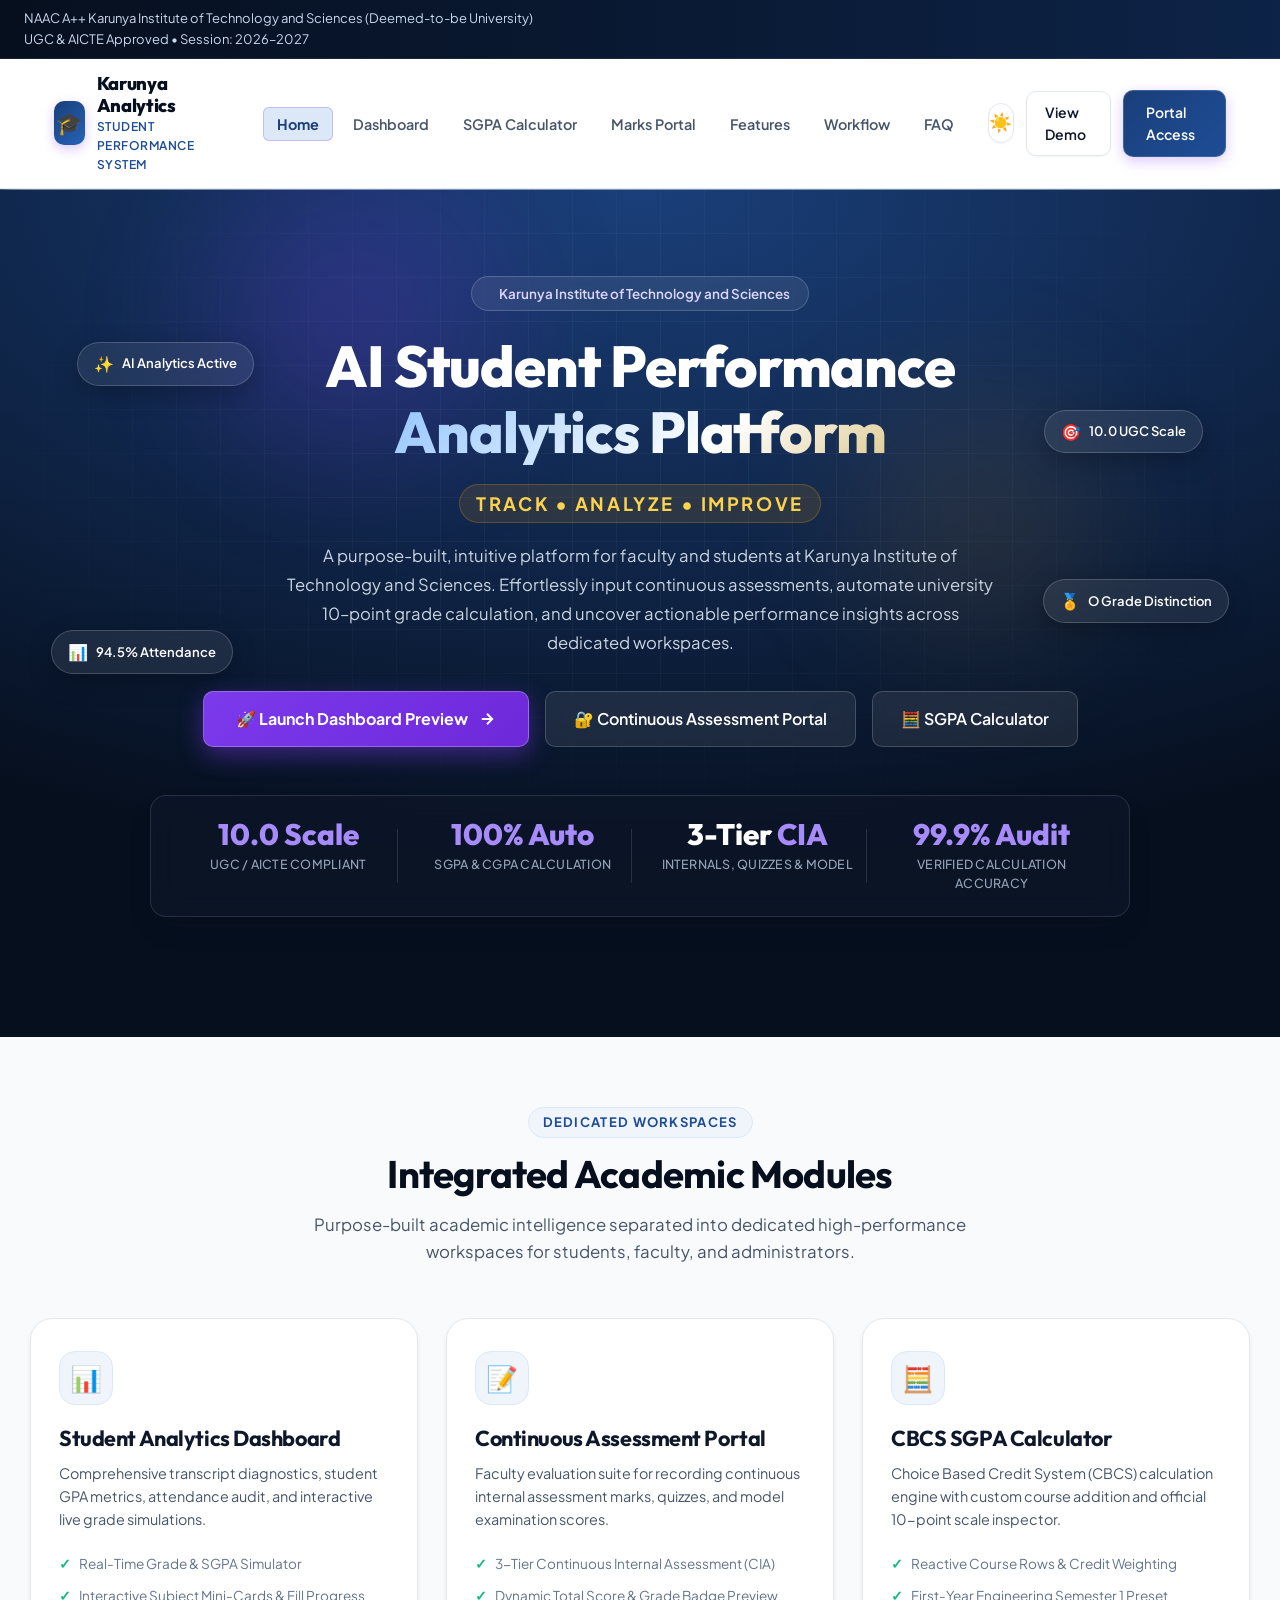
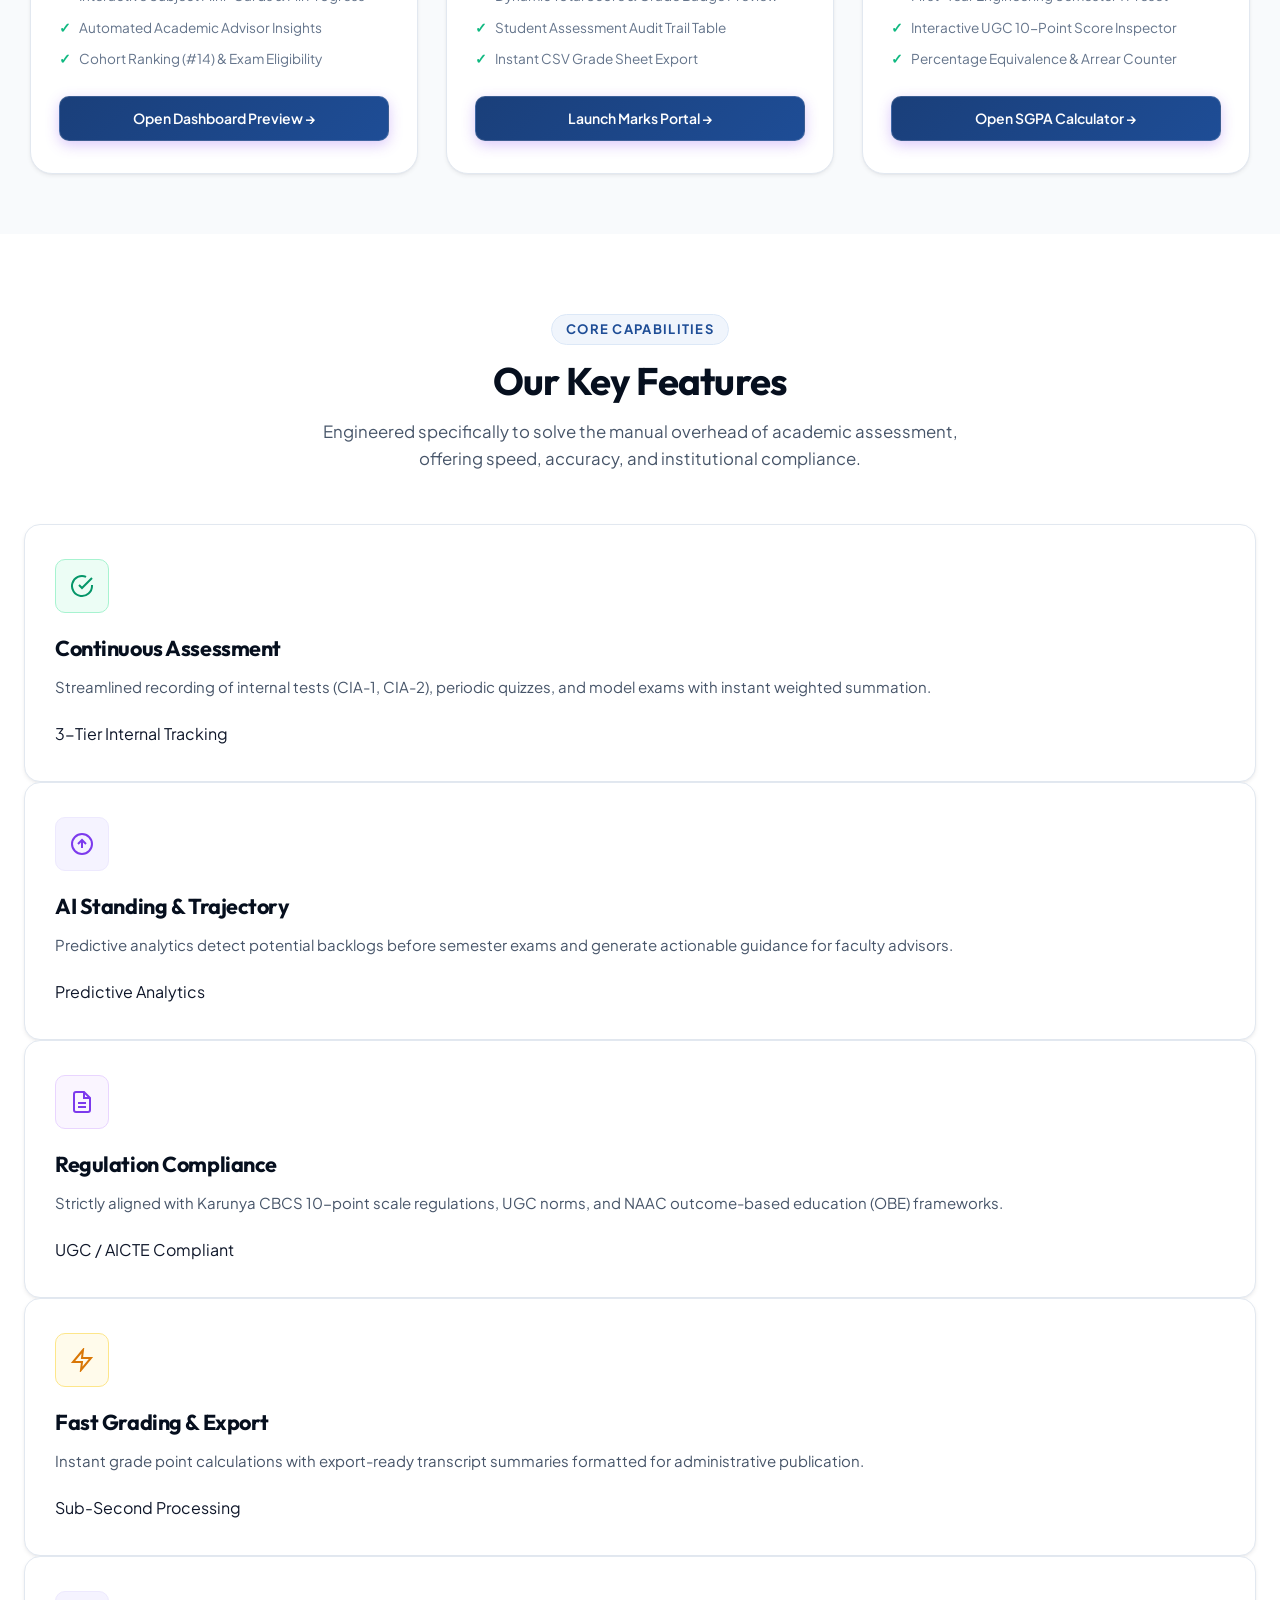
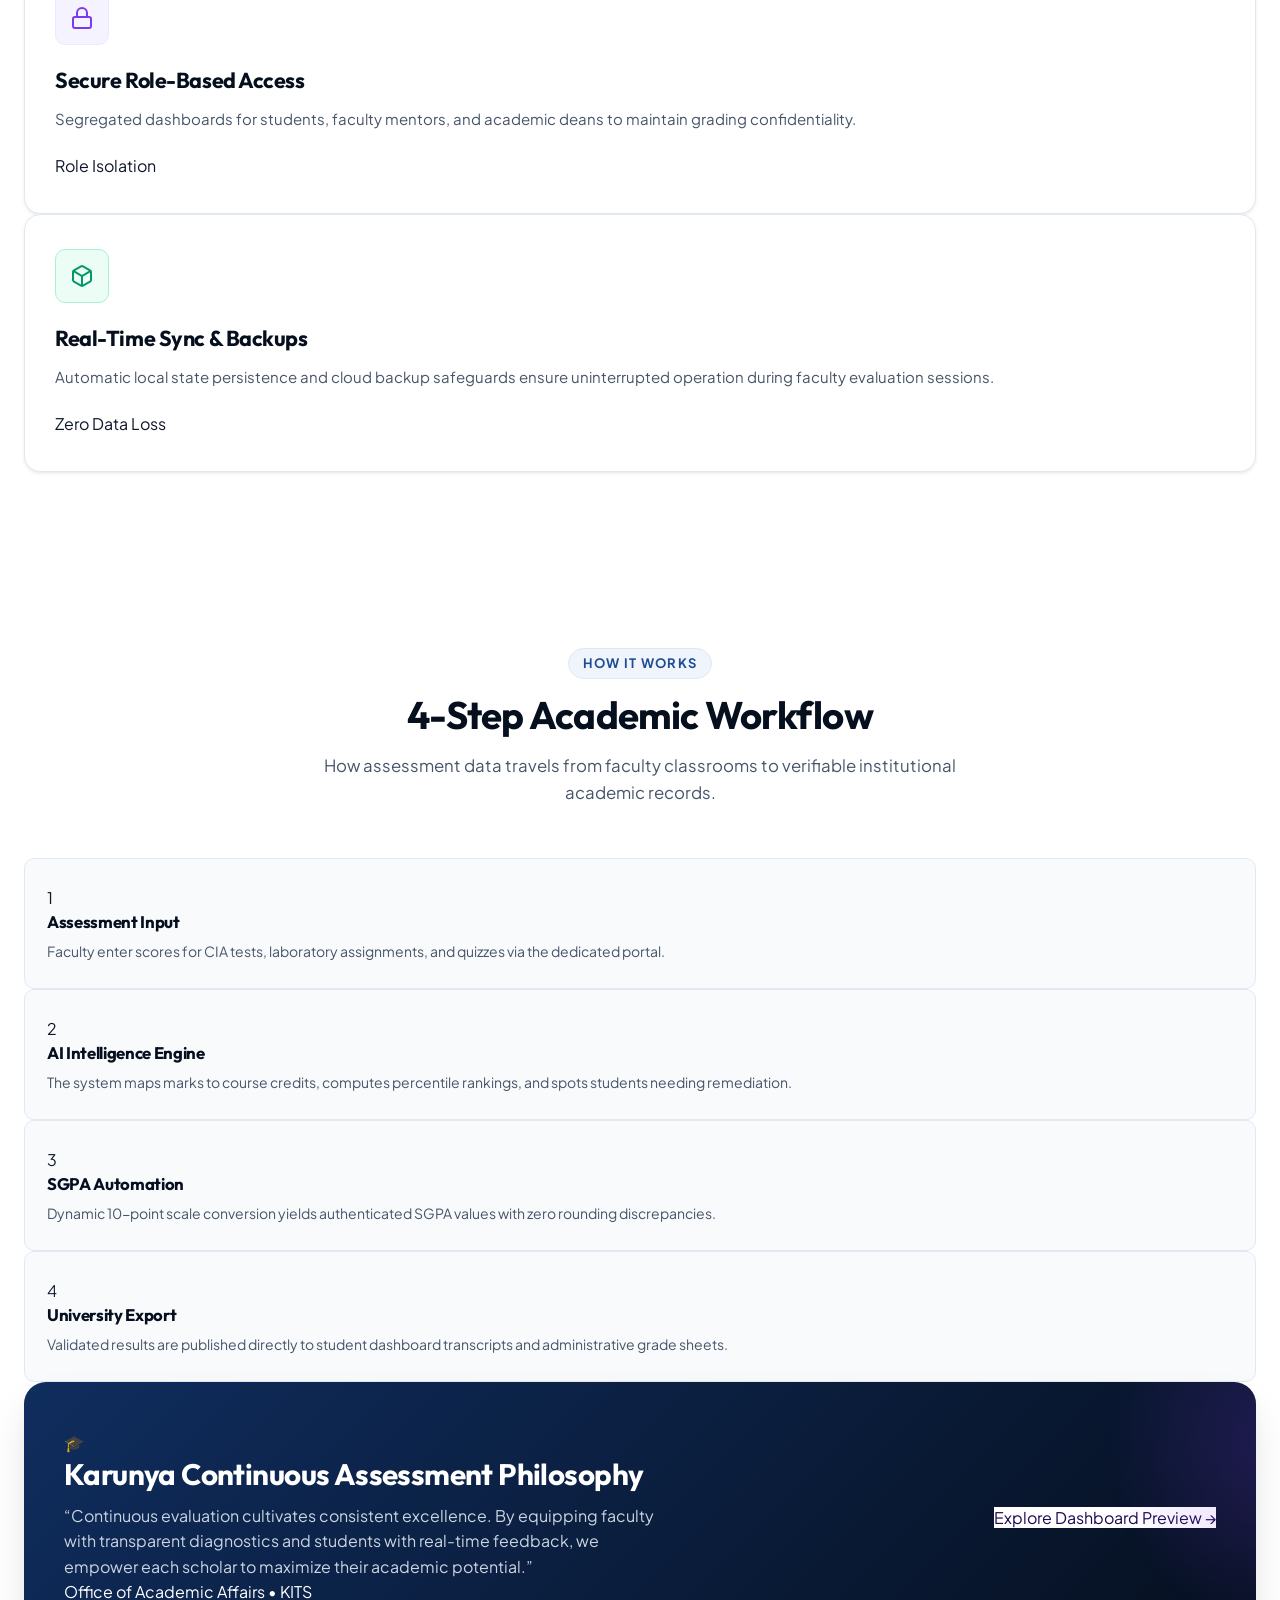
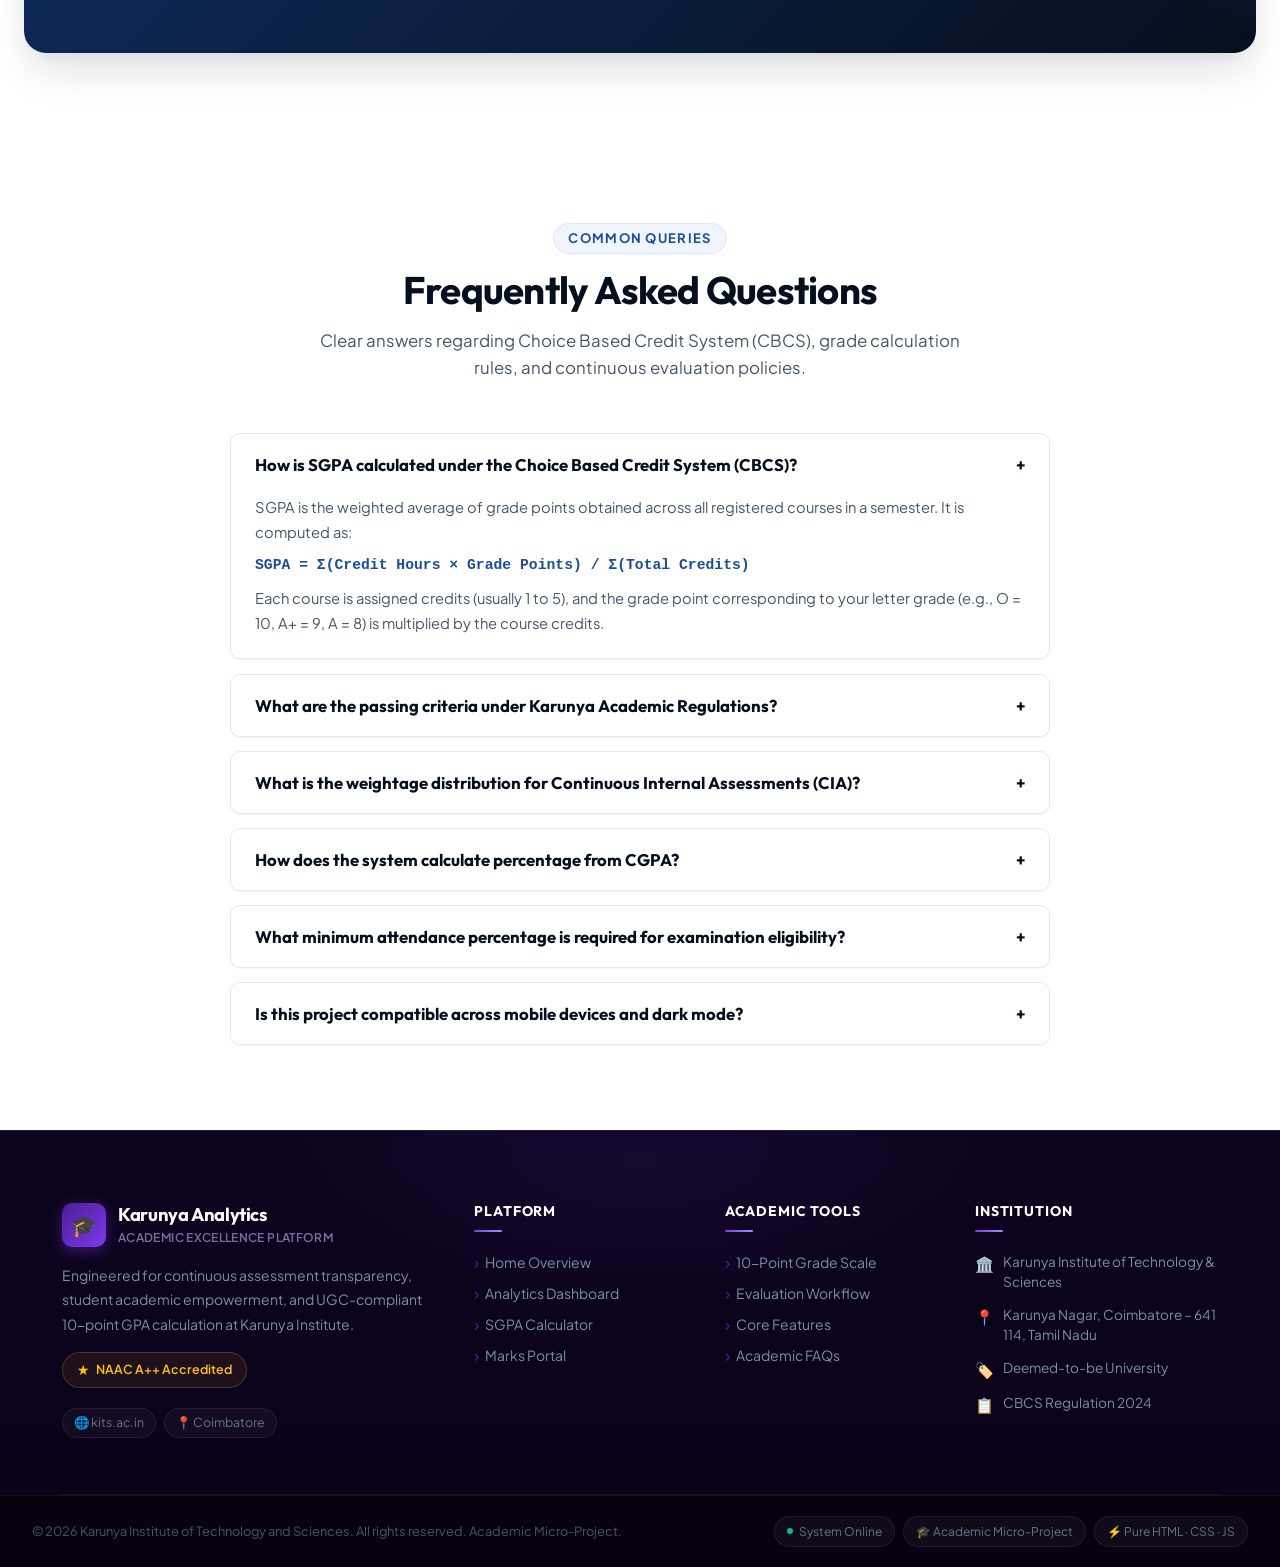
==== commit 1dfe006d: "feat: open all navigation links in new tabs and update footer layout" ====
--- a/index.html
+++ b/index.html
@@ -32,7 +32,7 @@
     <!-- Sticky Main Navigation Header -->
     <header class="header-nav">
         <div class="nav-container">
-            <a href="index.html" class="brand" aria-label="Home">
+            <a href="index.html" class="brand" aria-label="Home" target="_blank" rel="noopener noreferrer">
                 <div class="brand-icon-wrapper">
                     🎓
                 </div>
@@ -44,16 +44,16 @@
 
             <nav class="navbar" id="navbar" aria-label="Main Navigation">
                 <ul class="nav-links" id="nav-links">
-                    <li><a href="index.html" class="active">Home</a></li>
-                    <li><a href="dashboard.html">Dashboard</a></li>
-                    <li><a href="calculator.html">SGPA Calculator</a></li>
-                    <li><a href="portal.html">Marks Portal</a></li>
+                    <li><a href="index.html" class="active" target="_blank" rel="noopener noreferrer">Home</a></li>
+                    <li><a href="dashboard.html" target="_blank" rel="noopener noreferrer">Dashboard</a></li>
+                    <li><a href="calculator.html" target="_blank" rel="noopener noreferrer">SGPA Calculator</a></li>
+                    <li><a href="portal.html" target="_blank" rel="noopener noreferrer">Marks Portal</a></li>
                     <li><a href="#features">Features</a></li>
                     <li><a href="#workflow">Workflow</a></li>
                     <li><a href="#faq">FAQ</a></li>
                     <!-- Mobile View Action Item -->
                     <li class="mobile-nav-action">
-                        <a href="portal.html" class="btn-primary w-full">
+                        <a href="portal.html" class="btn-primary w-full" target="_blank" rel="noopener noreferrer">
                             <span>Open Marks Portal</span>
                         </a>
                     </li>
@@ -67,8 +67,8 @@
                     <span class="theme-icon icon-moon" aria-hidden="true">🌙</span>
                 </button>
 
-                <a href="dashboard.html" class="btn-secondary nav-btn-hide-sm">View Demo</a>
-                <a href="portal.html" class="btn-primary">Portal Access</a>
+                <a href="dashboard.html" class="btn-secondary nav-btn-hide-sm" target="_blank" rel="noopener noreferrer">View Demo</a>
+                <a href="portal.html" class="btn-primary" target="_blank" rel="noopener noreferrer">Portal Access</a>
 
                 <!-- Responsive Mobile Hamburger Toggle -->
                 <button type="button" class="hamburger-btn" id="hamburger-btn" aria-label="Toggle Navigation Menu" aria-expanded="false" aria-controls="nav-links">
@@ -127,14 +127,14 @@
             </p>
 
             <div class="hero-actions">
-                <a href="dashboard.html" class="btn-hero-primary">
+                <a href="dashboard.html" class="btn-hero-primary" target="_blank" rel="noopener noreferrer">
                     <span>🚀 Launch Dashboard Preview</span>
                     <svg width="18" height="18" viewBox="0 0 24 24" fill="none" stroke="currentColor" stroke-width="2.5"><path d="M5 12h14M12 5l7 7-7 7"/></svg>
                 </a>
-                <a href="portal.html" class="btn-hero-secondary">
+                <a href="portal.html" class="btn-hero-secondary" target="_blank" rel="noopener noreferrer">
                     <span>🔐 Continuous Assessment Portal</span>
                 </a>
-                <a href="calculator.html" class="btn-hero-secondary">
+                <a href="calculator.html" class="btn-hero-secondary" target="_blank" rel="noopener noreferrer">
                     <span>🧮 SGPA Calculator</span>
                 </a>
             </div>
@@ -187,7 +187,7 @@
                         <li><span class="check-icon">✓</span> Cohort Ranking (#14) &amp; Exam Eligibility</li>
                     </ul>
                 </div>
-                <a href="dashboard.html" class="btn-primary w-full" style="justify-content: center;">
+                <a href="dashboard.html" class="btn-primary w-full" style="justify-content: center;" target="_blank" rel="noopener noreferrer">
                     <span>Open Dashboard Preview &rarr;</span>
                 </a>
             </div>
@@ -207,7 +207,7 @@
                         <li><span class="check-icon">✓</span> Instant CSV Grade Sheet Export</li>
                     </ul>
                 </div>
-                <a href="portal.html" class="btn-primary w-full" style="justify-content: center;">
+                <a href="portal.html" class="btn-primary w-full" style="justify-content: center;" target="_blank" rel="noopener noreferrer">
                     <span>Launch Marks Portal &rarr;</span>
                 </a>
             </div>
@@ -227,7 +227,7 @@
                         <li><span class="check-icon">✓</span> Percentage Equivalence &amp; Arrear Counter</li>
                     </ul>
                 </div>
-                <a href="calculator.html" class="btn-primary w-full" style="justify-content: center;">
+                <a href="calculator.html" class="btn-primary w-full" style="justify-content: center;" target="_blank" rel="noopener noreferrer">
                     <span>Open SGPA Calculator &rarr;</span>
                 </a>
             </div>
@@ -369,7 +369,7 @@
                     </div>
                 </div>
                 <div class="callout-actions">
-                    <a href="dashboard.html" class="btn-callout">
+                    <a href="dashboard.html" class="btn-callout" target="_blank" rel="noopener noreferrer">
                         <span>Explore Dashboard Preview &rarr;</span>
                     </a>
                 </div>
@@ -505,59 +505,75 @@
 
     <!-- Footer -->
     <footer id="about">
-        <div class="footer-container">
-            <div class="footer-col brand-col">
-                <div class="brand">
-                    <div class="brand-icon-wrapper">🎓</div>
-                    <div class="brand-text">
-                        <h3>Karunya Analytics</h3>
-                        <span>Academic Excellence Platform</span>
-                    </div>
-                </div>
-                <p>
-                    Engineered for continuous assessment transparency, student academic empowerment, and UGC-compliant 10-point GPA calculation.
-                </p>
-                <div class="accreditation-pill">
-                    <span class="star-icon">★</span>
-                    <span>NAAC A++ Accredited Institutional Standards</span>
-                </div>
-            </div>
-
-            <div class="footer-col">
-                <h4>Platform Navigation</h4>
-                <ul class="footer-links">
-                    <li><a href="index.html">Home Overview</a></li>
-                    <li><a href="dashboard.html">Live Analytics Dashboard</a></li>
-                    <li><a href="calculator.html">SGPA &amp; CGPA Calculator</a></li>
-                    <li><a href="portal.html">Continuous Evaluation Portal</a></li>
-                </ul>
-            </div>
-
-            <div class="footer-col">
-                <h4>Academic Tools</h4>
-                <ul class="footer-links">
-                    <li><a href="calculator.html#grading">10-Point Grade Scale</a></li>
-                    <li><a href="#workflow">4-Step Evaluation Workflow</a></li>
-                    <li><a href="#features">Regulation Features</a></li>
-                    <li><a href="#faq">Academic FAQs</a></li>
-                </ul>
-            </div>
-
-            <div class="footer-col">
-                <h4>Institutional Hub</h4>
-                <p class="institution-address">
-                    Karunya Institute of Technology and Sciences<br>
-                    Karunya Nagar, Coimbatore &ndash; 641 114<br>
-                    Tamil Nadu, India.
-                </p>
-                <div class="tech-badge">
-                    <span>CBCS Regulation 2024</span>
-                </div>
-            </div>
-        </div>
-
+        <div class="footer-inner">
+            <div class="footer-top">
+
+                <!-- Brand Column -->
+                <div class="footer-brand">
+                    <div class="footer-brand-logo">
+                        <div class="brand-icon-wrapper">🎓</div>
+                        <div class="brand-text">
+                            <h3>Karunya Analytics</h3>
+                            <span>Academic Excellence Platform</span>
+                        </div>
+                    </div>
+                    <p>Engineered for continuous assessment transparency, student academic empowerment, and UGC-compliant 10-point GPA calculation at Karunya Institute.</p>
+                    <div class="footer-accreditation">
+                        <span class="footer-acc-icon">★</span>
+                        <span>NAAC A++ Accredited</span>
+                    </div>
+                    <div class="footer-socials">
+                        <span class="footer-social-pill">🌐 kits.ac.in</span>
+                        <span class="footer-social-pill">📍 Coimbatore</span>
+                    </div>
+                </div>
+
+                <!-- Navigation Column -->
+                <div class="footer-col">
+                    <h4>Platform</h4>
+                    <ul class="footer-links">
+                        <li><a href="index.html" target="_blank" rel="noopener noreferrer"><span class="footer-link-arrow">›</span> Home Overview</a></li>
+                        <li><a href="dashboard.html" target="_blank" rel="noopener noreferrer"><span class="footer-link-arrow">›</span> Analytics Dashboard</a></li>
+                        <li><a href="calculator.html" target="_blank" rel="noopener noreferrer"><span class="footer-link-arrow">›</span> SGPA Calculator</a></li>
+                        <li><a href="portal.html" target="_blank" rel="noopener noreferrer"><span class="footer-link-arrow">›</span> Marks Portal</a></li>
+                    </ul>
+                </div>
+
+                <!-- Academic Tools Column -->
+                <div class="footer-col">
+                    <h4>Academic Tools</h4>
+                    <ul class="footer-links">
+                        <li><a href="calculator.html#grading" target="_blank" rel="noopener noreferrer"><span class="footer-link-arrow">›</span> 10-Point Grade Scale</a></li>
+                        <li><a href="#workflow"><span class="footer-link-arrow">›</span> Evaluation Workflow</a></li>
+                        <li><a href="#features"><span class="footer-link-arrow">›</span> Core Features</a></li>
+                        <li><a href="#faq"><span class="footer-link-arrow">›</span> Academic FAQs</a></li>
+                    </ul>
+                </div>
+
+                <!-- Contact / Info Column -->
+                <div class="footer-col">
+                    <h4>Institution</h4>
+                    <ul class="footer-links footer-info-list">
+                        <li><span class="footer-info-icon">🏛️</span> Karunya Institute of Technology &amp; Sciences</li>
+                        <li><span class="footer-info-icon">📍</span> Karunya Nagar, Coimbatore – 641 114, Tamil Nadu</li>
+                        <li><span class="footer-info-icon">🏷️</span> Deemed-to-be University</li>
+                        <li><span class="footer-info-icon">📋</span> CBCS Regulation 2024</li>
+                    </ul>
+                </div>
+
+            </div><!-- /.footer-top -->
+        </div><!-- /.footer-inner -->
+
+        <!-- Footer Bottom Bar -->
         <div class="footer-bottom">
-            <p>&copy; 2026 Karunya Institute of Technology and Sciences. All rights reserved. Academic Micro-Project.</p>
+            <div class="footer-bottom-inner">
+                <p class="footer-copy">&copy; 2026 Karunya Institute of Technology and Sciences. All rights reserved.</p>
+                <div class="footer-bottom-badges">
+                    <span class="footer-bottom-badge"><span class="pulse-dot"></span> System Online</span>
+                    <span class="footer-bottom-badge">🎓 Academic Micro-Project</span>
+                    <span class="footer-bottom-badge">⚡ Pure HTML · CSS · JS</span>
+                </div>
+            </div>
         </div>
     </footer>
 
--- a/style.css
+++ b/style.css
@@ -9,16 +9,16 @@
 /* --- Root Design Tokens --- */
 :root {
   /* Brand Palettes - Karunya Inspired Deep Royal & Slate */
-  --primary-950: #0a0118;
-  --primary-900: #13072e;
-  --primary-850: #1e0a4f;
-  --primary-800: #2e1065;
-  --primary-700: #4c1d95;
-  --primary-600: #7c3aed;
-  --primary-500: #8b5cf6;
-  --primary-400: #a78bfa;
-  --primary-100: #ede9fe;
-  --primary-50: #f5f3ff;
+  --primary-950: #060f1e;
+  --primary-900: #0a1930;
+  --primary-850: #0d2347;
+  --primary-800: #0f2d5e;
+  --primary-700: #1a3f7a;
+  --primary-600: #1e4d96;
+  --primary-500: #2563b8;
+  --primary-400: #4a80c8;
+  --primary-100: #dce8f7;
+  --primary-50: #f0f5fc;
 
   /* Accent Colors */
   --amber-500: #f59e0b;
@@ -114,7 +114,7 @@
 
 /* --- Top Institutional Banner --- */
 .top-banner {
-  background: linear-gradient(90deg, #0a0118 0%, #1e0a4f 100%);
+  background: linear-gradient(90deg, #060f1e 0%, #0d2347 100%);
   color: #c9d8ee;
   font-size: 0.8125rem;
   padding: 8px 24px;
@@ -338,7 +338,7 @@
 /* --- Hero Section with Rich Academic Ambiance --- */
 .hero {
   position: relative;
-  background: radial-gradient(130% 100% at 50% 0%, #2e1065 0%, #0a0118 80%, #0a0118 100%);
+  background: radial-gradient(130% 100% at 50% 0%, #1a3f7a 0%, #060f1e 80%, #060f1e 100%);
   color: white;
   padding: 85px 24px 120px;
   overflow: hidden;
@@ -434,7 +434,7 @@
 }
 
 .hero h2 .highlight-gradient {
-  background: linear-gradient(135deg, #c4b5fd 0%, #ffffff 35%, #fbbf24 65%, #c4b5fd 100%);
+  background: linear-gradient(135deg, #93c5fd 0%, #ffffff 35%, #c9a84c 65%, #93c5fd 100%);
   background-size: 200% auto;
   -webkit-background-clip: text;
   -webkit-text-fill-color: transparent;
@@ -1167,7 +1167,7 @@
 }
 
 .callout-box {
-  background: linear-gradient(135deg, #1e0a4f 0%, #0a0118 100%);
+  background: linear-gradient(135deg, #0f2d5e 0%, #060f1e 100%);
   border-radius: var(--radius-xl);
   padding: 48px 40px;
   color: white;
@@ -1206,95 +1206,251 @@
 
 /* --- Footer --- */
 footer {
-  background-color: var(--primary-950);
+  background: linear-gradient(180deg, #0d0520 0%, #0a0118 100%);
   color: #94a3b8;
-  padding: 70px 24px 30px;
-  border-top: 1px solid rgba(255, 255, 255, 0.08);
+  border-top: 1px solid rgba(139, 92, 246, 0.2);
+  position: relative;
+  overflow: hidden;
+}
+
+footer::before {
+  content: '';
+  position: absolute;
+  top: -120px;
+  left: 50%;
+  transform: translateX(-50%);
+  width: 700px;
+  height: 300px;
+  background: radial-gradient(ellipse, rgba(124, 58, 237, 0.08) 0%, transparent 70%);
+  pointer-events: none;
 }
 
 .footer-inner {
   max-width: var(--max-width);
   margin: 0 auto;
+  padding: 72px 32px 0;
 }
 
 .footer-top {
   display: grid;
-  grid-template-columns: 2fr repeat(3, 1fr);
-  gap: 40px;
-  padding-bottom: 50px;
-  border-bottom: 1px solid rgba(255, 255, 255, 0.08);
-}
-
-.footer-brand h3 {
+  grid-template-columns: 1.8fr 1fr 1fr 1.2fr;
+  gap: 48px;
+  padding-bottom: 56px;
+  border-bottom: 1px solid rgba(255, 255, 255, 0.07);
+}
+
+/* Brand Column */
+.footer-brand {
+  display: flex;
+  flex-direction: column;
+  gap: 16px;
+}
+
+.footer-brand-logo {
+  display: flex;
+  align-items: center;
+  gap: 12px;
+}
+
+.footer-brand-logo .brand-icon-wrapper {
+  width: 44px;
+  height: 44px;
+  font-size: 1.3rem;
+  background: linear-gradient(135deg, #4c1d95, #7c3aed);
+  border-radius: var(--radius-md);
+  display: flex;
+  align-items: center;
+  justify-content: center;
+  flex-shrink: 0;
+  box-shadow: 0 4px 14px rgba(124, 58, 237, 0.4);
+}
+
+.footer-brand-logo .brand-text h3 {
   color: #ffffff;
-  font-size: 1.35rem;
-  margin-bottom: 12px;
-  display: flex;
-  align-items: center;
+  font-size: 1.15rem;
+  font-weight: 700;
+  margin-bottom: 2px;
+}
+
+.footer-brand-logo .brand-text span {
+  font-size: 0.75rem;
+  color: #7c6fa0;
+  letter-spacing: 0.03em;
+}
+
+.footer-brand > p {
+  color: #7c8fa8;
+  font-size: 0.875rem;
+  line-height: 1.75;
+  margin: 0;
+}
+
+.footer-accreditation {
+  display: inline-flex;
+  align-items: center;
+  gap: 7px;
+  background: rgba(251, 191, 36, 0.08);
+  border: 1px solid rgba(251, 191, 36, 0.2);
+  border-radius: var(--radius-full);
+  padding: 6px 14px;
+  font-size: 0.78rem;
+  color: #fbbf24;
+  font-weight: 600;
+  width: fit-content;
+}
+
+.footer-acc-icon {
+  font-size: 0.85rem;
+}
+
+.footer-socials {
+  display: flex;
+  flex-wrap: wrap;
   gap: 8px;
-}
-
-.footer-brand p {
-  color: #94a3b8;
-  font-size: 0.9rem;
-  line-height: 1.7;
-  max-width: 380px;
-  margin-bottom: 18px;
-}
-
+  margin-top: 4px;
+}
+
+.footer-social-pill {
+  font-size: 0.775rem;
+  color: #64748b;
+  background: rgba(255, 255, 255, 0.04);
+  border: 1px solid rgba(255, 255, 255, 0.07);
+  border-radius: var(--radius-full);
+  padding: 4px 11px;
+}
+
+/* Nav / Link Columns */
 .footer-col h4 {
   color: #ffffff;
-  font-size: 0.95rem;
-  margin-bottom: 18px;
+  font-size: 0.875rem;
   font-weight: 700;
-  letter-spacing: 0.02em;
-}
-
-.footer-col ul {
+  letter-spacing: 0.06em;
+  text-transform: uppercase;
+  margin-bottom: 20px;
+  position: relative;
+  padding-bottom: 12px;
+}
+
+.footer-col h4::after {
+  content: '';
+  position: absolute;
+  bottom: 0;
+  left: 0;
+  width: 28px;
+  height: 2px;
+  background: linear-gradient(90deg, #7c3aed, #a78bfa);
+  border-radius: 2px;
+}
+
+.footer-links {
   list-style: none;
   padding: 0;
   margin: 0;
-}
-
-.footer-col ul li {
-  margin-bottom: 10px;
-}
-
-.footer-col ul li a {
-  color: #94a3b8;
+  display: flex;
+  flex-direction: column;
+  gap: 10px;
+}
+
+.footer-links li {
+  display: flex;
+  align-items: flex-start;
+  gap: 0;
+}
+
+.footer-links li a {
+  color: #7c8fa8;
   font-size: 0.875rem;
-  transition: color var(--transition-fast), transform var(--transition-fast);
-  display: inline-block;
-}
-
-.footer-col ul li a:hover {
+  line-height: 1.5;
+  transition: color 0.18s ease, padding-left 0.18s ease;
+  display: flex;
+  align-items: center;
+  gap: 6px;
+  text-decoration: none;
+}
+
+.footer-links li a:hover {
+  color: #c4b5fd;
+  padding-left: 2px;
+}
+
+.footer-link-arrow {
+  color: #4c1d95;
+  font-size: 1.1rem;
+  line-height: 1;
+  transition: color 0.18s ease;
+  flex-shrink: 0;
+}
+
+.footer-links li a:hover .footer-link-arrow {
   color: #a78bfa;
-  transform: translateX(3px);
-}
-
+}
+
+/* Info list (Institution column) */
+.footer-info-list {
+  gap: 12px !important;
+}
+
+.footer-info-list li {
+  display: flex !important;
+  align-items: flex-start;
+  gap: 9px;
+  color: #7c8fa8;
+  font-size: 0.85rem;
+  line-height: 1.5;
+}
+
+.footer-info-icon {
+  font-size: 0.95rem;
+  flex-shrink: 0;
+  margin-top: 1px;
+}
+
+/* Footer Bottom Bar */
 .footer-bottom {
-  padding-top: 30px;
+  background: rgba(0, 0, 0, 0.3);
+  border-top: 1px solid rgba(255, 255, 255, 0.05);
+  padding: 0 32px;
+}
+
+.footer-bottom-inner {
+  max-width: var(--max-width);
+  margin: 0 auto;
+  padding: 20px 0;
   display: flex;
   justify-content: space-between;
   align-items: center;
   flex-wrap: wrap;
-  gap: 16px;
-  font-size: 0.8125rem;
-}
-
-.footer-bottom p {
+  gap: 12px;
+}
+
+.footer-copy {
+  color: #475569;
+  font-size: 0.8rem;
+}
+
+.footer-bottom-badges {
+  display: flex;
+  align-items: center;
+  gap: 8px;
+  flex-wrap: wrap;
+}
+
+.footer-bottom-badge {
+  display: inline-flex;
+  align-items: center;
+  gap: 6px;
+  font-size: 0.75rem;
   color: #64748b;
-}
-
-.footer-bottom-badge {
-  display: flex;
-  align-items: center;
-  gap: 8px;
-  color: #94a3b8;
   background: rgba(255, 255, 255, 0.04);
-  padding: 6px 14px;
+  border: 1px solid rgba(255, 255, 255, 0.07);
   border-radius: var(--radius-full);
-  border: 1px solid rgba(255, 255, 255, 0.08);
+  padding: 5px 12px;
+  white-space: nowrap;
+}
+
+.footer-bottom-badge .pulse-dot {
+  width: 6px;
+  height: 6px;
 }
 
 /* --- Entrance Keyframe Animations --- */
@@ -1331,6 +1487,7 @@
   }
   .footer-top {
     grid-template-columns: 1fr 1fr;
+    gap: 36px;
   }
 }
 
@@ -1377,6 +1534,22 @@
   
   .footer-top {
     grid-template-columns: 1fr;
+    gap: 32px;
+  }
+
+  .footer-brand {
+    padding-bottom: 8px;
+    border-bottom: 1px solid rgba(255, 255, 255, 0.07);
+  }
+
+  .footer-bottom-inner {
+    flex-direction: column;
+    align-items: center;
+    text-align: center;
+  }
+
+  .footer-bottom-badges {
+    justify-content: center;
   }
 }
 
@@ -4662,7 +4835,7 @@
 /* Dedicated Page Hero Banner */
 .page-hero {
   position: relative;
-  background: radial-gradient(130% 100% at 50% 0%, #2e1065 0%, #0a0118 80%, #0a0118 100%);
+  background: radial-gradient(130% 100% at 50% 0%, #1a3f7a 0%, #060f1e 80%, #060f1e 100%);
   color: white;
   padding: 60px 24px 50px;
   overflow: hidden;
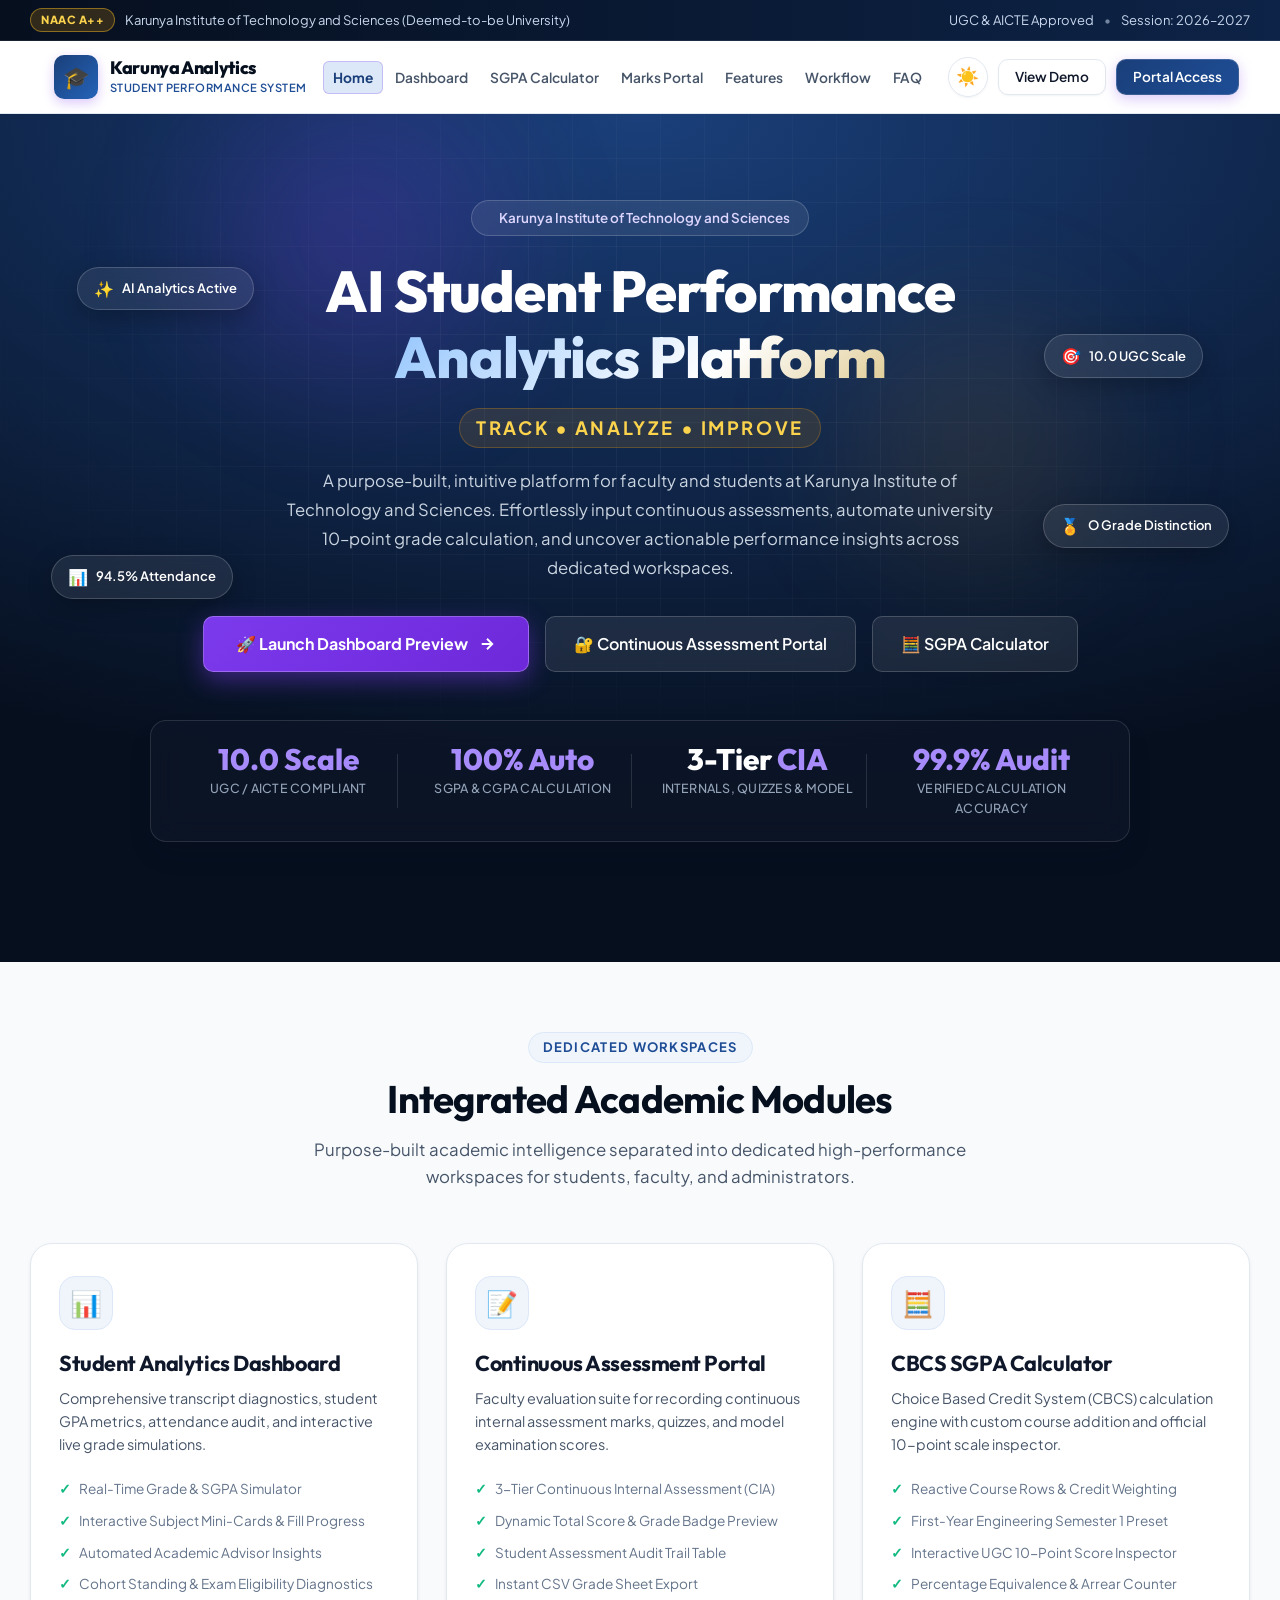
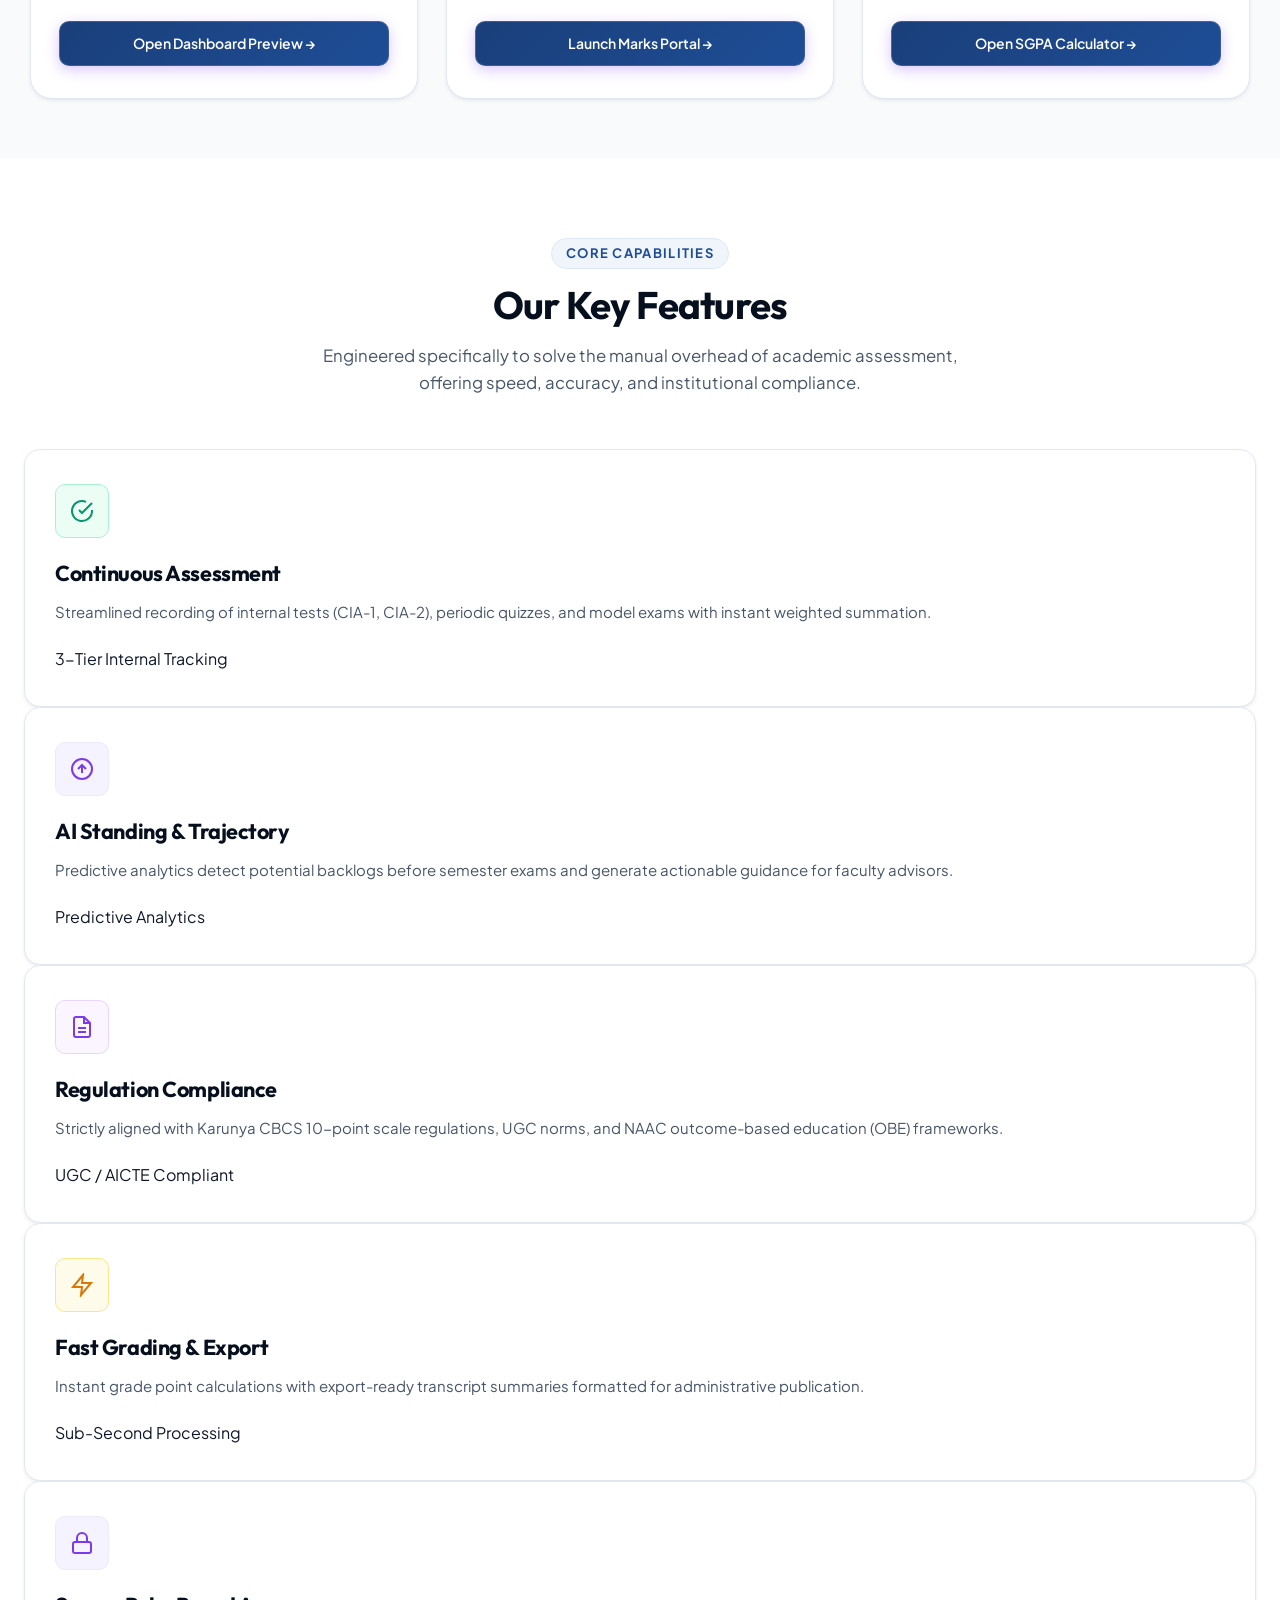
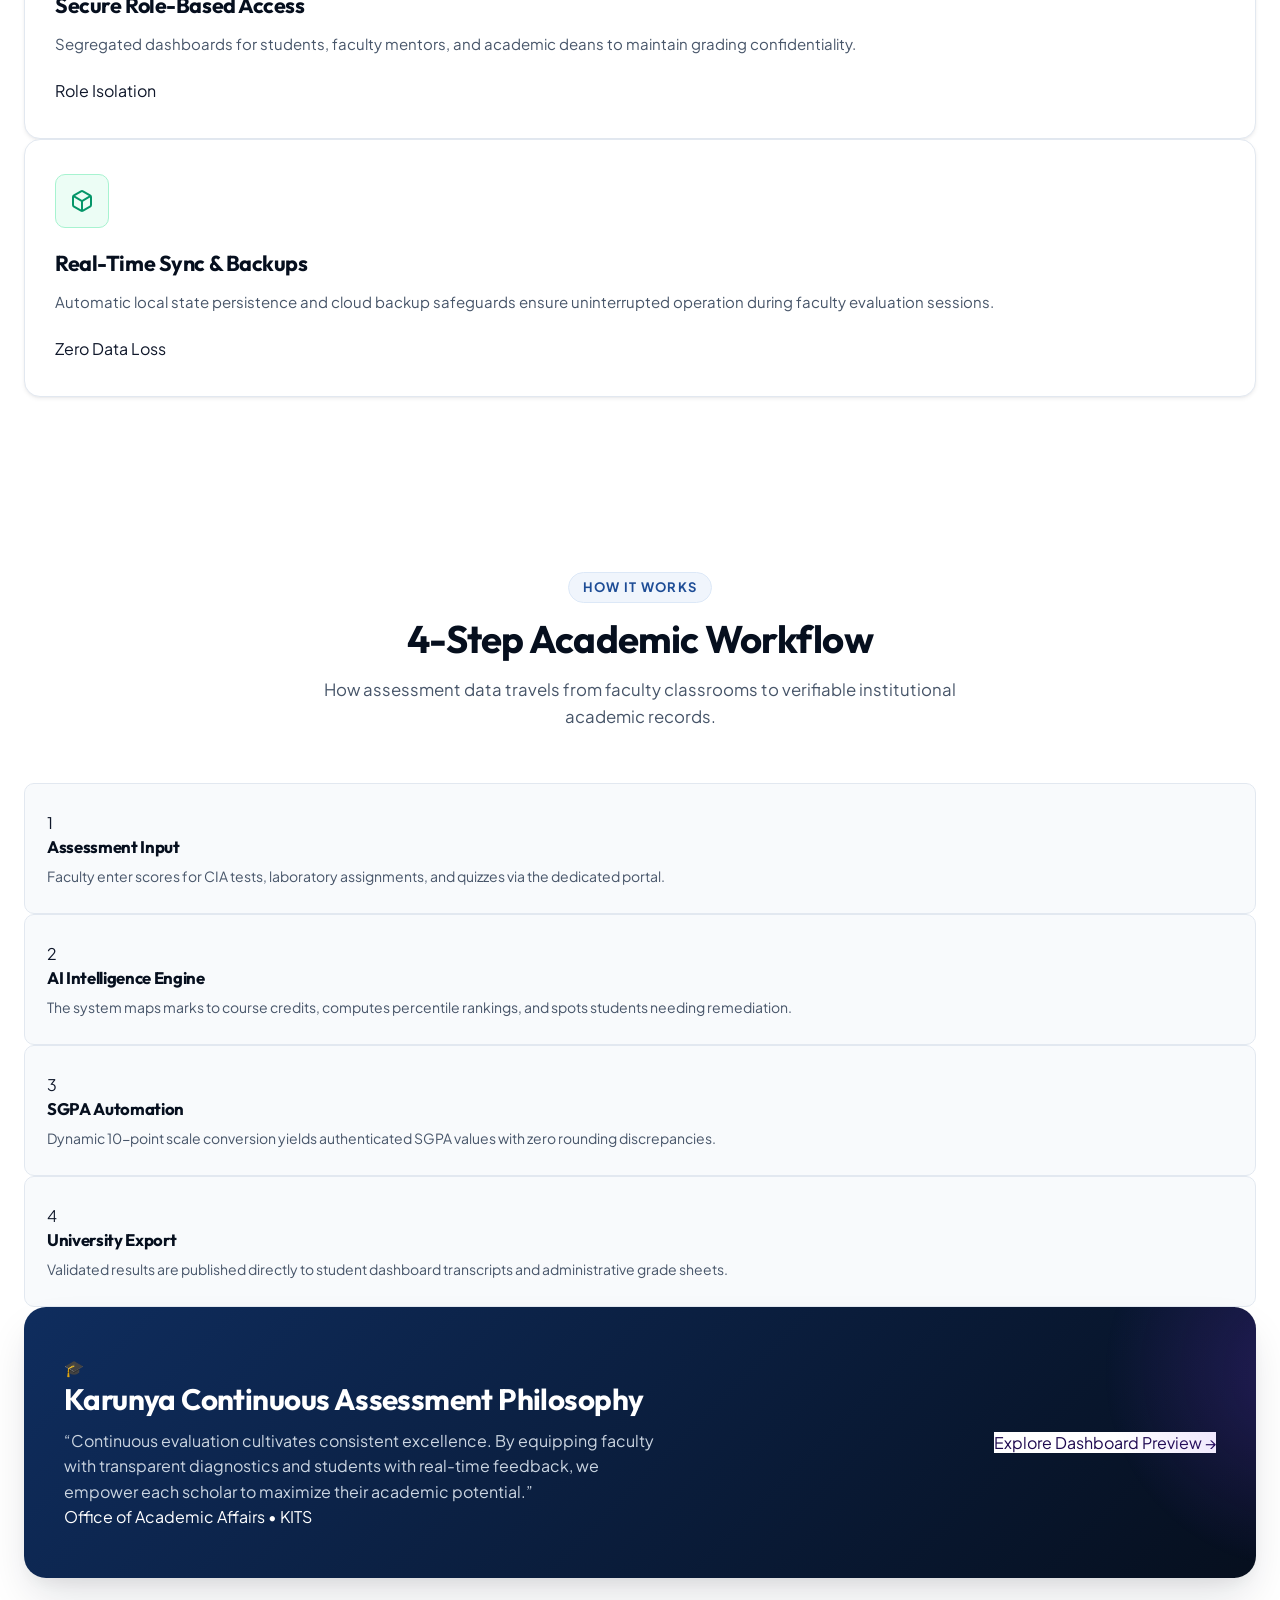
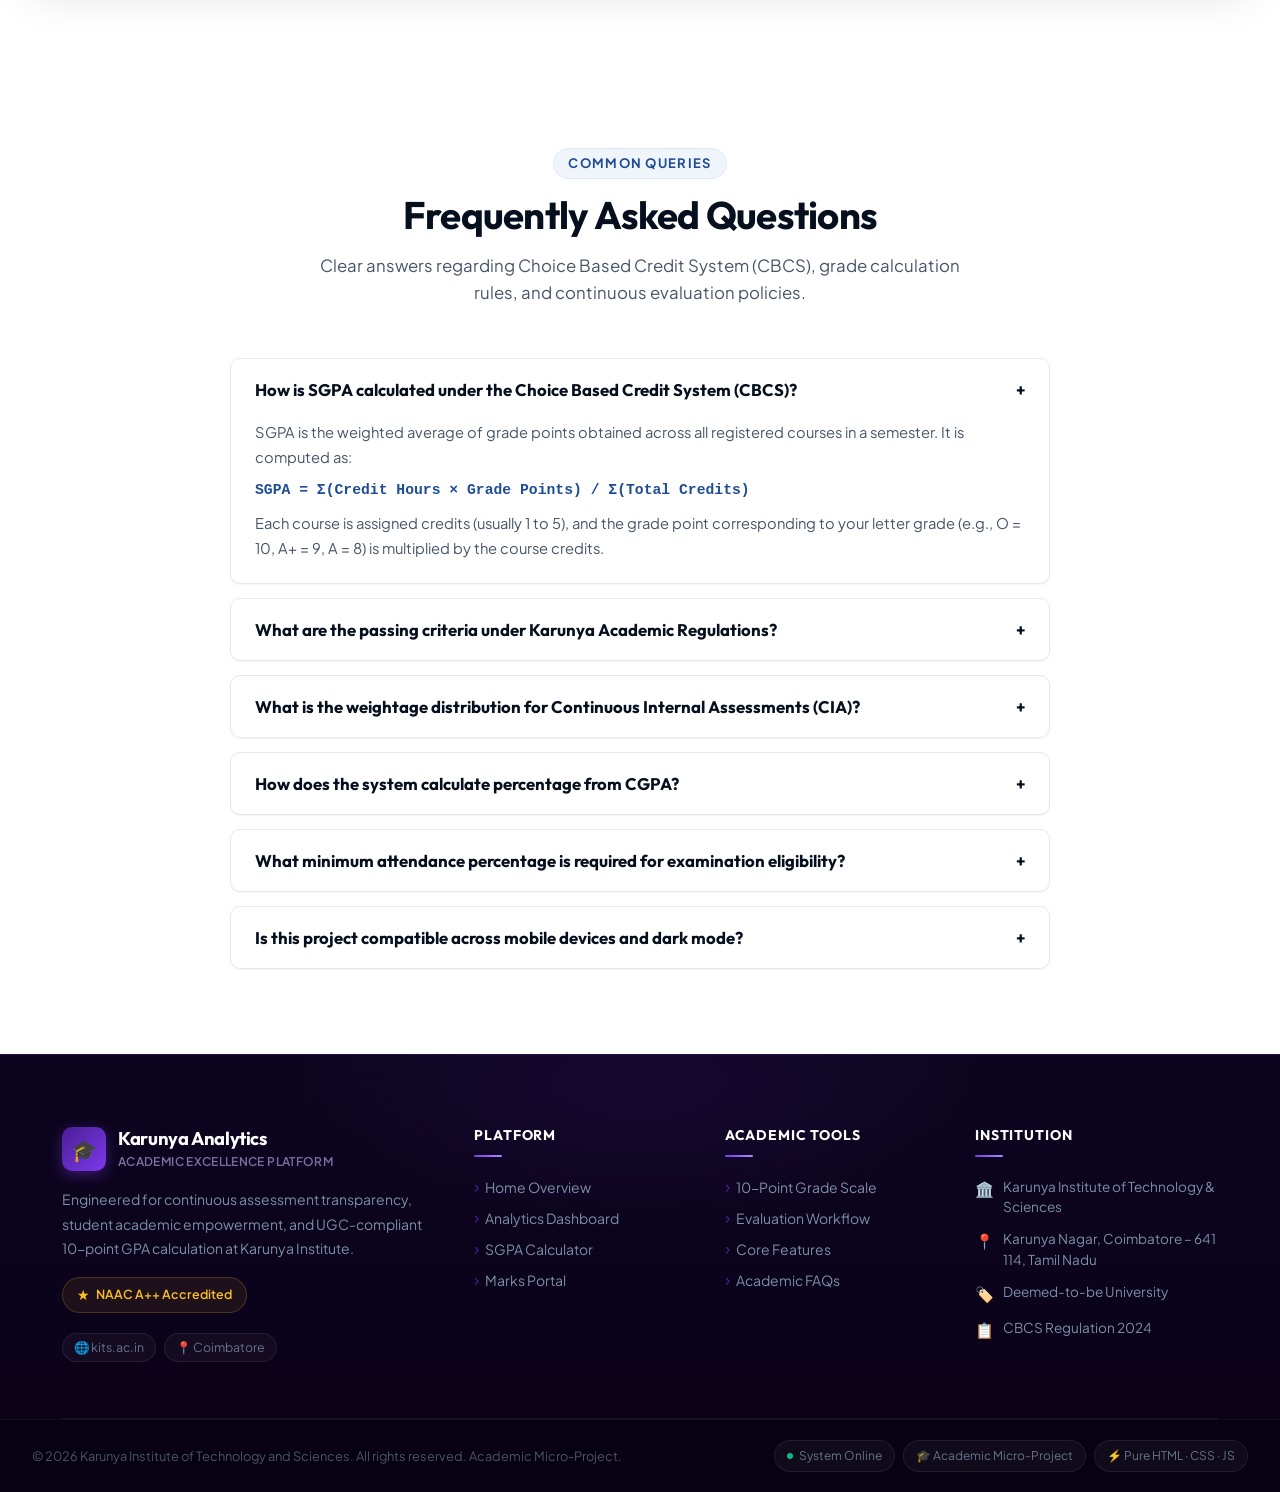
==== commit 7757ec03: "feat: add interactive student data entry and live analytics to dashboard and calculator" ====
--- a/index.html
+++ b/index.html
@@ -32,7 +32,7 @@
     <!-- Sticky Main Navigation Header -->
     <header class="header-nav">
         <div class="nav-container">
-            <a href="index.html" class="brand" aria-label="Home" target="_blank" rel="noopener noreferrer">
+            <a href="#home" class="brand" aria-label="Home">
                 <div class="brand-icon-wrapper">
                     🎓
                 </div>
@@ -44,7 +44,7 @@
 
             <nav class="navbar" id="navbar" aria-label="Main Navigation">
                 <ul class="nav-links" id="nav-links">
-                    <li><a href="index.html" class="active" target="_blank" rel="noopener noreferrer">Home</a></li>
+                    <li><a href="#home" class="active">Home</a></li>
                     <li><a href="dashboard.html" target="_blank" rel="noopener noreferrer">Dashboard</a></li>
                     <li><a href="calculator.html" target="_blank" rel="noopener noreferrer">SGPA Calculator</a></li>
                     <li><a href="portal.html" target="_blank" rel="noopener noreferrer">Marks Portal</a></li>
@@ -184,7 +184,7 @@
                         <li><span class="check-icon">✓</span> Real-Time Grade &amp; SGPA Simulator</li>
                         <li><span class="check-icon">✓</span> Interactive Subject Mini-Cards &amp; Fill Progress</li>
                         <li><span class="check-icon">✓</span> Automated Academic Advisor Insights</li>
-                        <li><span class="check-icon">✓</span> Cohort Ranking (#14) &amp; Exam Eligibility</li>
+                        <li><span class="check-icon">✓</span> Cohort Standing &amp; Exam Eligibility Diagnostics</li>
                     </ul>
                 </div>
                 <a href="dashboard.html" class="btn-primary w-full" style="justify-content: center;" target="_blank" rel="noopener noreferrer">
@@ -532,7 +532,7 @@
                 <div class="footer-col">
                     <h4>Platform</h4>
                     <ul class="footer-links">
-                        <li><a href="index.html" target="_blank" rel="noopener noreferrer"><span class="footer-link-arrow">›</span> Home Overview</a></li>
+                        <li><a href="#home"><span class="footer-link-arrow">›</span> Home Overview</a></li>
                         <li><a href="dashboard.html" target="_blank" rel="noopener noreferrer"><span class="footer-link-arrow">›</span> Analytics Dashboard</a></li>
                         <li><a href="calculator.html" target="_blank" rel="noopener noreferrer"><span class="footer-link-arrow">›</span> SGPA Calculator</a></li>
                         <li><a href="portal.html" target="_blank" rel="noopener noreferrer"><span class="footer-link-arrow">›</span> Marks Portal</a></li>
--- a/style.css
+++ b/style.css
@@ -121,14 +121,41 @@
   border-bottom: 1px solid rgba(255, 255, 255, 0.08);
 }
 
-.top-banner-inner {
+.top-banner-inner,
+.banner-inner {
   max-width: var(--max-width);
   margin: 0 auto;
   display: flex;
   justify-content: space-between;
   align-items: center;
   flex-wrap: wrap;
-  gap: 8px;
+  gap: 8px 16px;
+}
+
+.banner-left,
+.banner-right {
+  display: flex;
+  align-items: center;
+  flex-wrap: wrap;
+  gap: 10px;
+}
+
+.badge-accreditation {
+  display: inline-flex;
+  align-items: center;
+  background: rgba(245, 158, 11, 0.18);
+  border: 1px solid rgba(251, 191, 36, 0.45);
+  color: #fcd34d;
+  font-size: 0.7rem;
+  font-weight: 800;
+  padding: 2px 10px;
+  border-radius: var(--radius-full);
+  letter-spacing: 0.05em;
+  text-transform: uppercase;
+}
+
+.bullet-dot {
+  opacity: 0.55;
 }
 
 .top-banner-info {
@@ -210,13 +237,14 @@
   display: flex;
   justify-content: space-between;
   align-items: center;
-  gap: 20px;
+  gap: 16px;
 }
 
 .brand {
   display: flex;
   align-items: center;
   gap: 12px;
+  flex-shrink: 0;
 }
 
 .brand-icon-wrapper {
@@ -237,15 +265,19 @@
   transform: rotate(-6deg) scale(1.05);
 }
 
+.brand-text {
+  white-space: nowrap;
+}
+
 .brand-text h1 {
-  font-size: 1.15rem;
+  font-size: 1.12rem;
   font-weight: 800;
   color: var(--primary-950);
   line-height: 1.2;
 }
 
 .brand-text span {
-  font-size: 0.75rem;
+  font-size: 0.7rem;
   font-weight: 600;
   color: var(--primary-600);
   letter-spacing: 0.04em;
@@ -257,12 +289,12 @@
   display: flex;
   align-items: center;
   list-style: none;
-  gap: 6px;
+  gap: 2px;
 }
 
 .nav-links li a {
-  padding: 8px 14px;
-  font-size: 0.9rem;
+  padding: 8px 10px;
+  font-size: 0.86rem;
   font-weight: 600;
   color: var(--text-muted);
   border-radius: var(--radius-sm);
@@ -286,12 +318,21 @@
 .nav-actions {
   display: flex;
   align-items: center;
-  gap: 12px;
+  gap: 10px;
+  flex-shrink: 0;
+}
+
+.nav-actions .btn-secondary,
+.nav-actions .btn-primary {
+  padding: 9px 16px;
+  font-size: 0.85rem;
+  line-height: 1.2;
 }
 
 .btn-secondary {
   display: inline-flex;
   align-items: center;
+  justify-content: center;
   gap: 8px;
   padding: 9px 18px;
   background-color: white;
@@ -300,6 +341,7 @@
   border-radius: var(--radius-md);
   font-size: 0.875rem;
   font-weight: 600;
+  white-space: nowrap;
   box-shadow: var(--shadow-xs);
   cursor: pointer;
   transition: all var(--transition-fast);
@@ -323,6 +365,7 @@
   border-radius: var(--radius-md);
   font-size: 0.875rem;
   font-weight: 600;
+  white-space: nowrap;
   box-shadow: 0 4px 14px rgba(124, 58, 237, 0.28);
   cursor: pointer;
   transition: all var(--transition-smooth);
@@ -1492,9 +1535,16 @@
 }
 
 @media (max-width: 768px) {
-  .top-banner-inner {
+  .top-banner-inner,
+  .banner-inner {
     flex-direction: column;
-    align-items: flex-start;
+    align-items: center;
+    text-align: center;
+  }
+
+  .banner-left,
+  .banner-right {
+    justify-content: center;
   }
   
   .nav-container {
@@ -2504,8 +2554,15 @@
   pointer-events: auto;
 }
 
-/* Responsive Drawer on Tablets & Mobile (<= 880px) */
-@media (max-width: 880px) {
+/* Hide secondary header CTA on medium laptops to prevent nav crowding */
+@media (max-width: 1180px) {
+  .nav-btn-hide-sm {
+    display: none;
+  }
+}
+
+/* Responsive Drawer on Tablets & Mobile (<= 1024px) */
+@media (max-width: 1024px) {
   .hamburger-btn {
     display: flex;
   }
@@ -3819,8 +3876,15 @@
   pointer-events: auto;
 }
 
-/* Responsive Drawer on Tablets & Mobile (<= 880px) */
-@media (max-width: 880px) {
+/* Hide secondary header CTA on medium laptops to prevent nav crowding */
+@media (max-width: 1180px) {
+  .nav-btn-hide-sm {
+    display: none;
+  }
+}
+
+/* Responsive Drawer on Tablets & Mobile (<= 1024px) */
+@media (max-width: 1024px) {
   .hamburger-btn {
     display: flex;
   }
@@ -4847,11 +4911,13 @@
   margin: 0 auto;
   position: relative;
   z-index: 2;
+  text-align: center;
 }
 
 .breadcrumb-nav {
   display: flex;
   align-items: center;
+  justify-content: center;
   gap: 8px;
   font-size: 0.8125rem;
   color: #a78bfa;
@@ -4882,7 +4948,8 @@
   font-size: clamp(2rem, 3.5vw, 2.75rem);
   font-weight: 800;
   color: #ffffff;
-  margin-bottom: 10px;
+  margin: 0 auto 12px;
+  max-width: 820px;
   line-height: 1.2;
 }
 
@@ -4890,6 +4957,7 @@
   color: #cbd5e1;
   font-size: clamp(0.95rem, 1.2vw, 1.05rem);
   max-width: 680px;
+  margin: 0 auto;
   line-height: 1.6;
 }
 
@@ -5003,23 +5071,31 @@
 /* Dedicated Portal Page Two-Column Layout */
 .portal-layout-grid {
   display: grid;
-  grid-template-columns: 1.15fr 0.85fr;
-  gap: 32px;
+  grid-template-columns: minmax(0, 1.05fr) minmax(0, 0.95fr);
+  gap: 28px;
   align-items: start;
+}
+
+.portal-layout-grid > * {
+  min-width: 0;
 }
 
 .portal-card {
   background: var(--bg-surface);
   border: 1px solid var(--border-light);
   border-radius: var(--radius-xl);
-  padding: 30px;
+  padding: 26px;
   box-shadow: var(--shadow-sm);
+  min-width: 0;
+  width: 100%;
 }
 
 .portal-card-header {
   display: flex;
   justify-content: space-between;
   align-items: center;
+  flex-wrap: wrap;
+  gap: 10px;
   padding-bottom: 18px;
   margin-bottom: 22px;
   border-bottom: 1px solid var(--border-light);
@@ -5031,30 +5107,53 @@
   font-weight: 700;
 }
 
+.portal-table-wrap {
+  width: 100%;
+  overflow-x: auto;
+  -webkit-overflow-scrolling: touch;
+}
+
 .portal-recent-table {
   width: 100%;
   border-collapse: collapse;
-  font-size: 0.85rem;
-  margin-top: 14px;
+  font-size: 0.83rem;
+  margin-top: 8px;
 }
 
 .portal-recent-table th {
   text-align: left;
-  padding: 10px 12px;
+  padding: 10px 8px;
   background: var(--bg-subtle);
   color: var(--text-subtle);
   font-weight: 700;
   border-bottom: 1px solid var(--border-light);
+  white-space: nowrap;
 }
 
 .portal-recent-table td {
-  padding: 12px;
+  padding: 11px 8px;
   border-bottom: 1px solid var(--border-light);
   color: var(--text-main);
+  white-space: nowrap;
 }
 
 .portal-recent-table tr:hover {
   background: var(--bg-subtle);
+}
+
+.portal-card-actions {
+  margin-top: 20px;
+  display: flex;
+  justify-content: space-between;
+  align-items: center;
+  flex-wrap: wrap;
+  gap: 10px;
+}
+
+.portal-card-actions .btn-secondary,
+.portal-card-actions .btn-primary {
+  padding: 10px 16px;
+  font-size: 0.84rem;
 }
 
 .portal-policy-box {
@@ -5118,11 +5217,144 @@
   color: #ddd6fe;
 }
 
+@media (max-width: 1120px) {
+  .portal-layout-grid {
+    grid-template-columns: 1fr;
+  }
+}
+
 @media (max-width: 1024px) {
   .module-preview-grid {
     grid-template-columns: 1fr;
   }
-  .portal-layout-grid {
+}
+
+/* ==========================================================================
+   Blank-First Interactive Entry Panels & Empty States
+   ========================================================================== */
+.grade-neutral {
+  background: var(--bg-subtle);
+  color: var(--text-subtle);
+  border: 1px solid var(--border-light);
+}
+
+.portal-empty-row td {
+  text-align: center;
+  padding: 26px 14px;
+  color: var(--text-subtle);
+  font-style: italic;
+  white-space: normal;
+}
+
+.dash-entry-panel {
+  background: var(--bg-subtle);
+  border: 1px solid var(--border-light);
+  border-radius: var(--radius-lg);
+  padding: 20px 22px;
+  margin-bottom: 24px;
+}
+
+.dash-entry-header {
+  display: flex;
+  justify-content: space-between;
+  align-items: center;
+  flex-wrap: wrap;
+  gap: 12px;
+  margin-bottom: 16px;
+}
+
+.dash-entry-header h4 {
+  font-size: 1rem;
+  color: var(--text-main);
+  margin: 0;
+}
+
+.dash-entry-actions {
+  display: flex;
+  align-items: center;
+  flex-wrap: wrap;
+  gap: 10px;
+}
+
+.dash-profile-grid {
+  display: grid;
+  grid-template-columns: repeat(4, 1fr);
+  gap: 12px;
+  margin-bottom: 16px;
+}
+
+.dash-course-inputs {
+  display: flex;
+  flex-direction: column;
+  gap: 10px;
+}
+
+.dash-course-row {
+  display: grid;
+  grid-template-columns: minmax(0, 2fr) minmax(0, 1fr) minmax(0, 1fr) auto;
+  gap: 10px;
+  align-items: center;
+}
+
+.dash-course-row input,
+.dash-course-row select {
+  width: 100%;
+  padding: 9px 12px;
+  border: 1px solid var(--border-light);
+  border-radius: var(--radius-md);
+  background: var(--bg-surface);
+  color: var(--text-main);
+  font-size: 0.875rem;
+}
+
+.dash-course-footer {
+  display: flex;
+  justify-content: space-between;
+  align-items: center;
+  flex-wrap: wrap;
+  gap: 10px;
+  margin-top: 12px;
+}
+
+.dash-empty-state {
+  grid-column: 1 / -1;
+  text-align: center;
+  padding: 30px 20px;
+  background: var(--bg-subtle);
+  border: 1px dashed var(--border-subtle);
+  border-radius: var(--radius-lg);
+  color: var(--text-subtle);
+  font-size: 0.9rem;
+}
+
+[data-theme="dark"] .dash-entry-panel,
+[data-theme="dark"] .dash-empty-state {
+  background: #160b2e;
+  border-color: rgba(255, 255, 255, 0.1);
+}
+
+[data-theme="dark"] .dash-course-row input,
+[data-theme="dark"] .dash-course-row select {
+  background: #0d0821;
+  border-color: rgba(255, 255, 255, 0.12);
+  color: #f8fafc;
+}
+
+[data-theme="dark"] .grade-neutral {
+  background: #160b2e;
+  color: #94a3b8;
+  border-color: rgba(255, 255, 255, 0.1);
+}
+
+@media (max-width: 900px) {
+  .dash-profile-grid {
+    grid-template-columns: repeat(2, 1fr);
+  }
+}
+
+@media (max-width: 600px) {
+  .dash-profile-grid,
+  .dash-course-row {
     grid-template-columns: 1fr;
   }
 }
